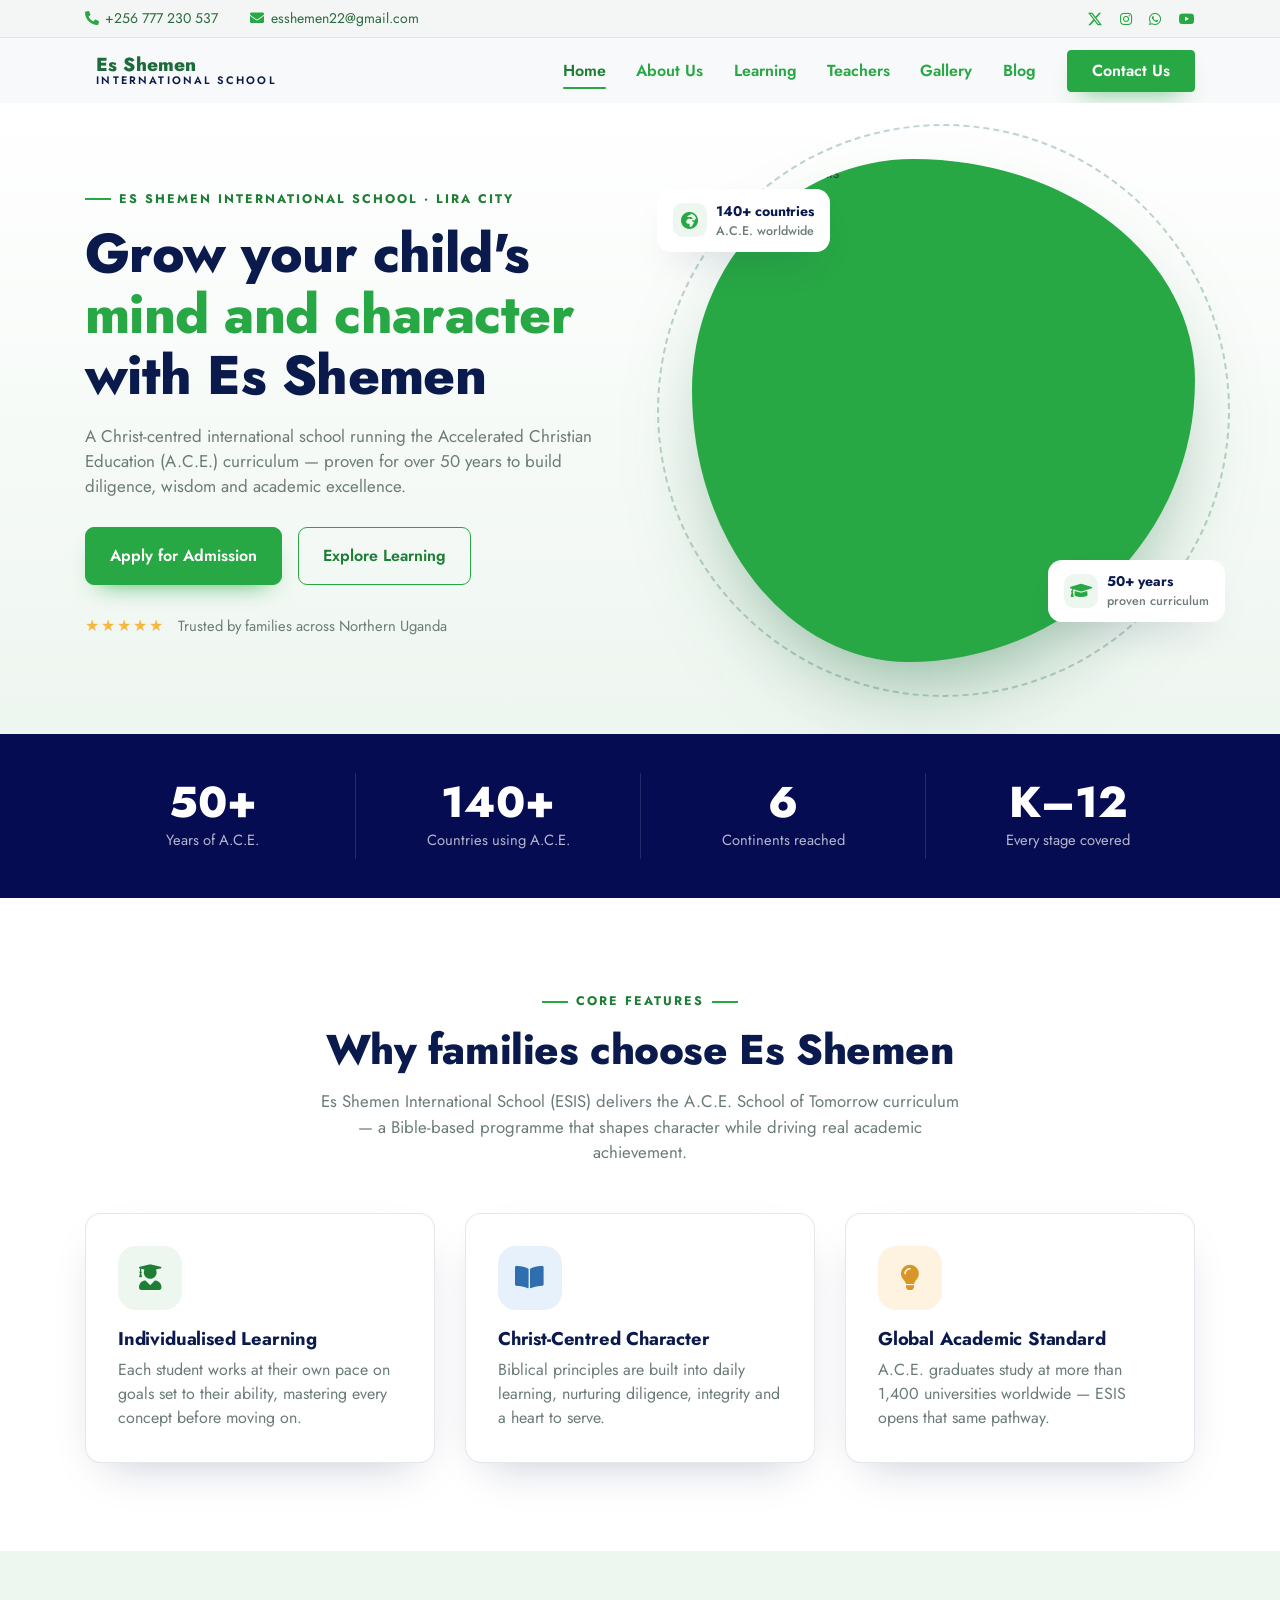
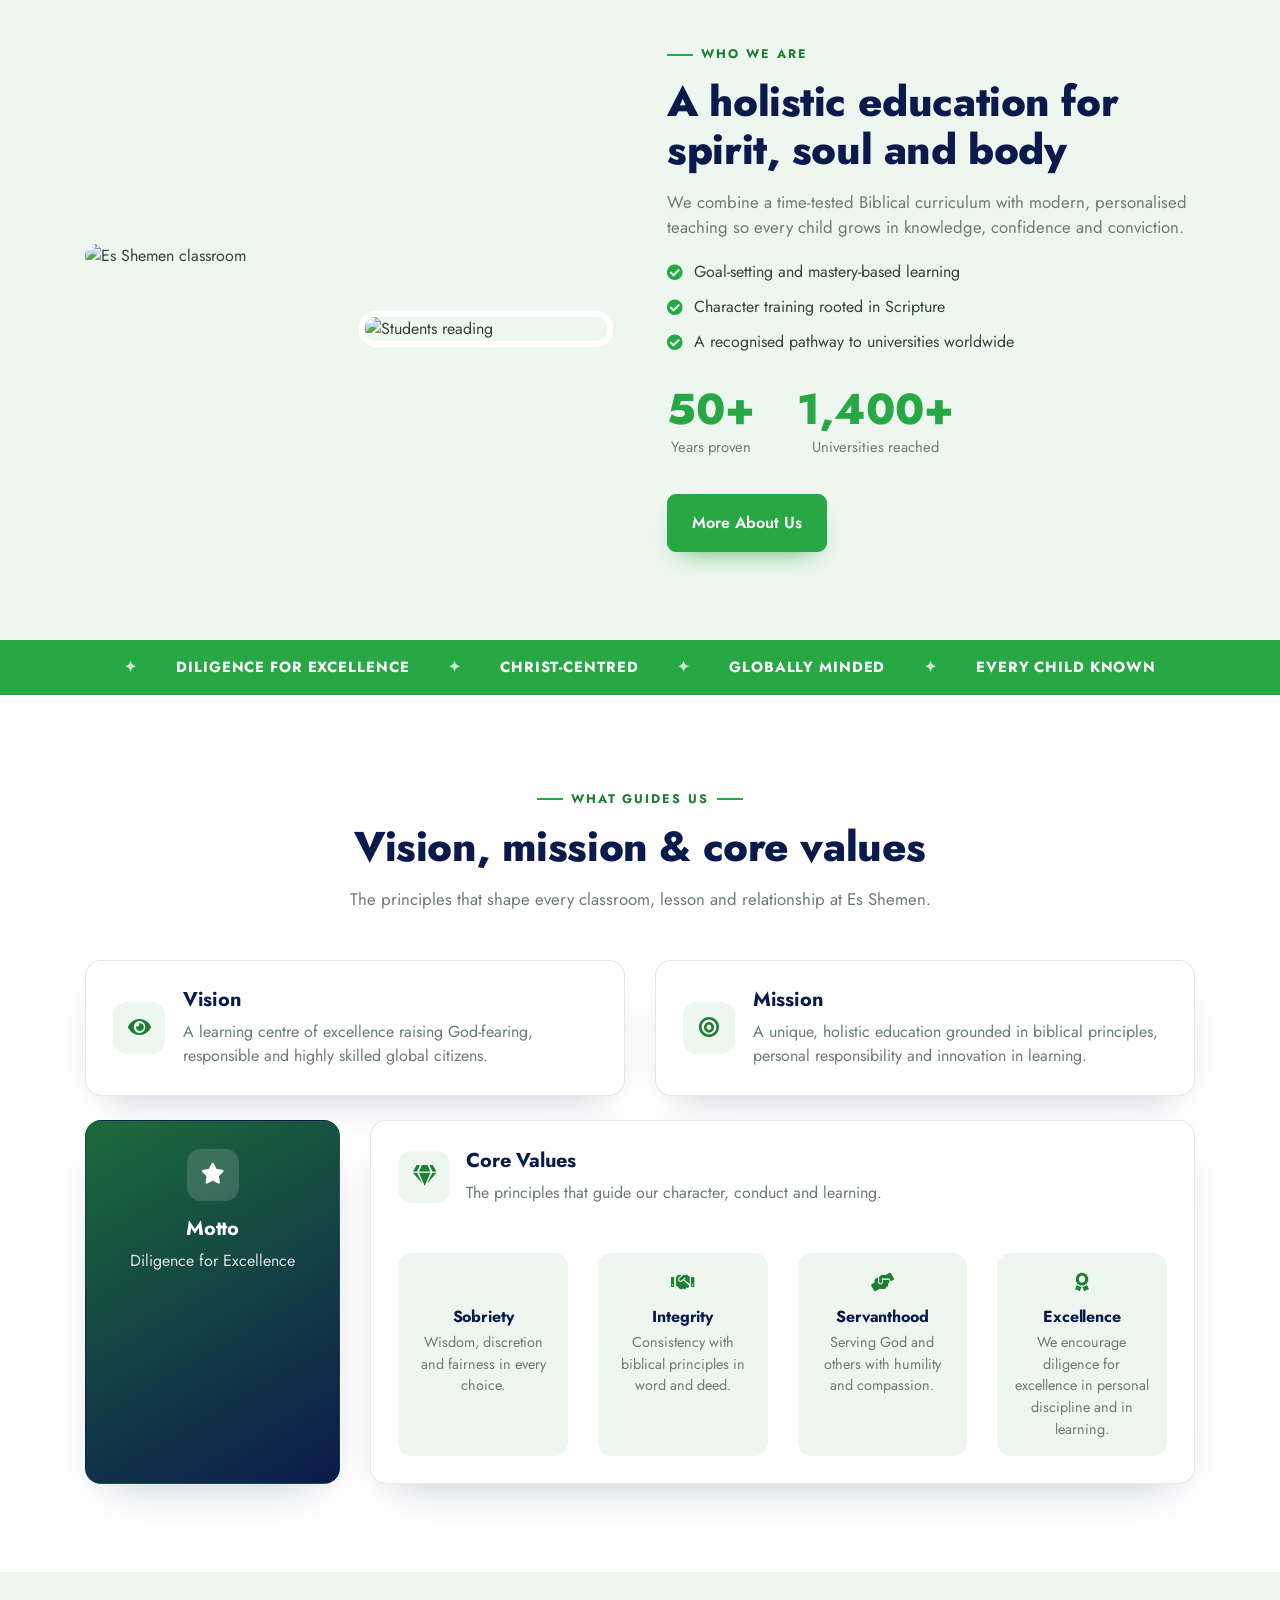
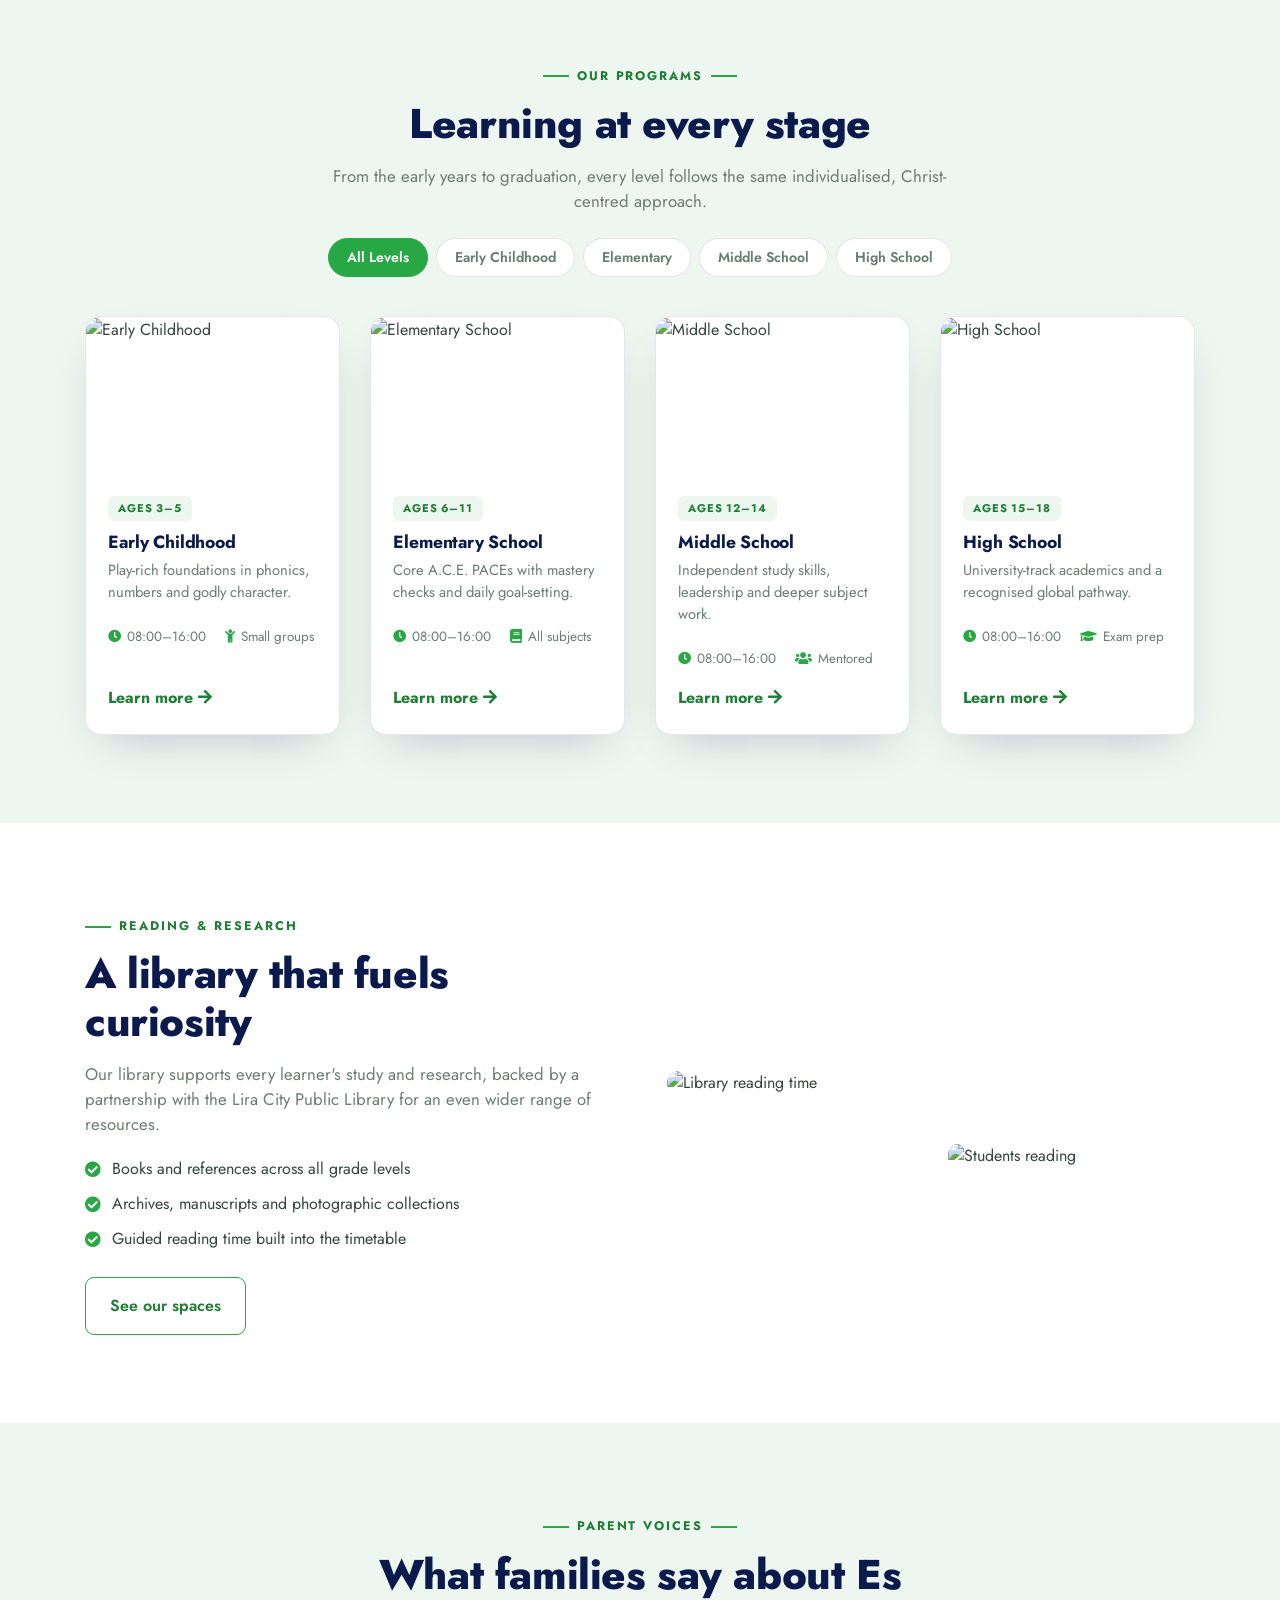
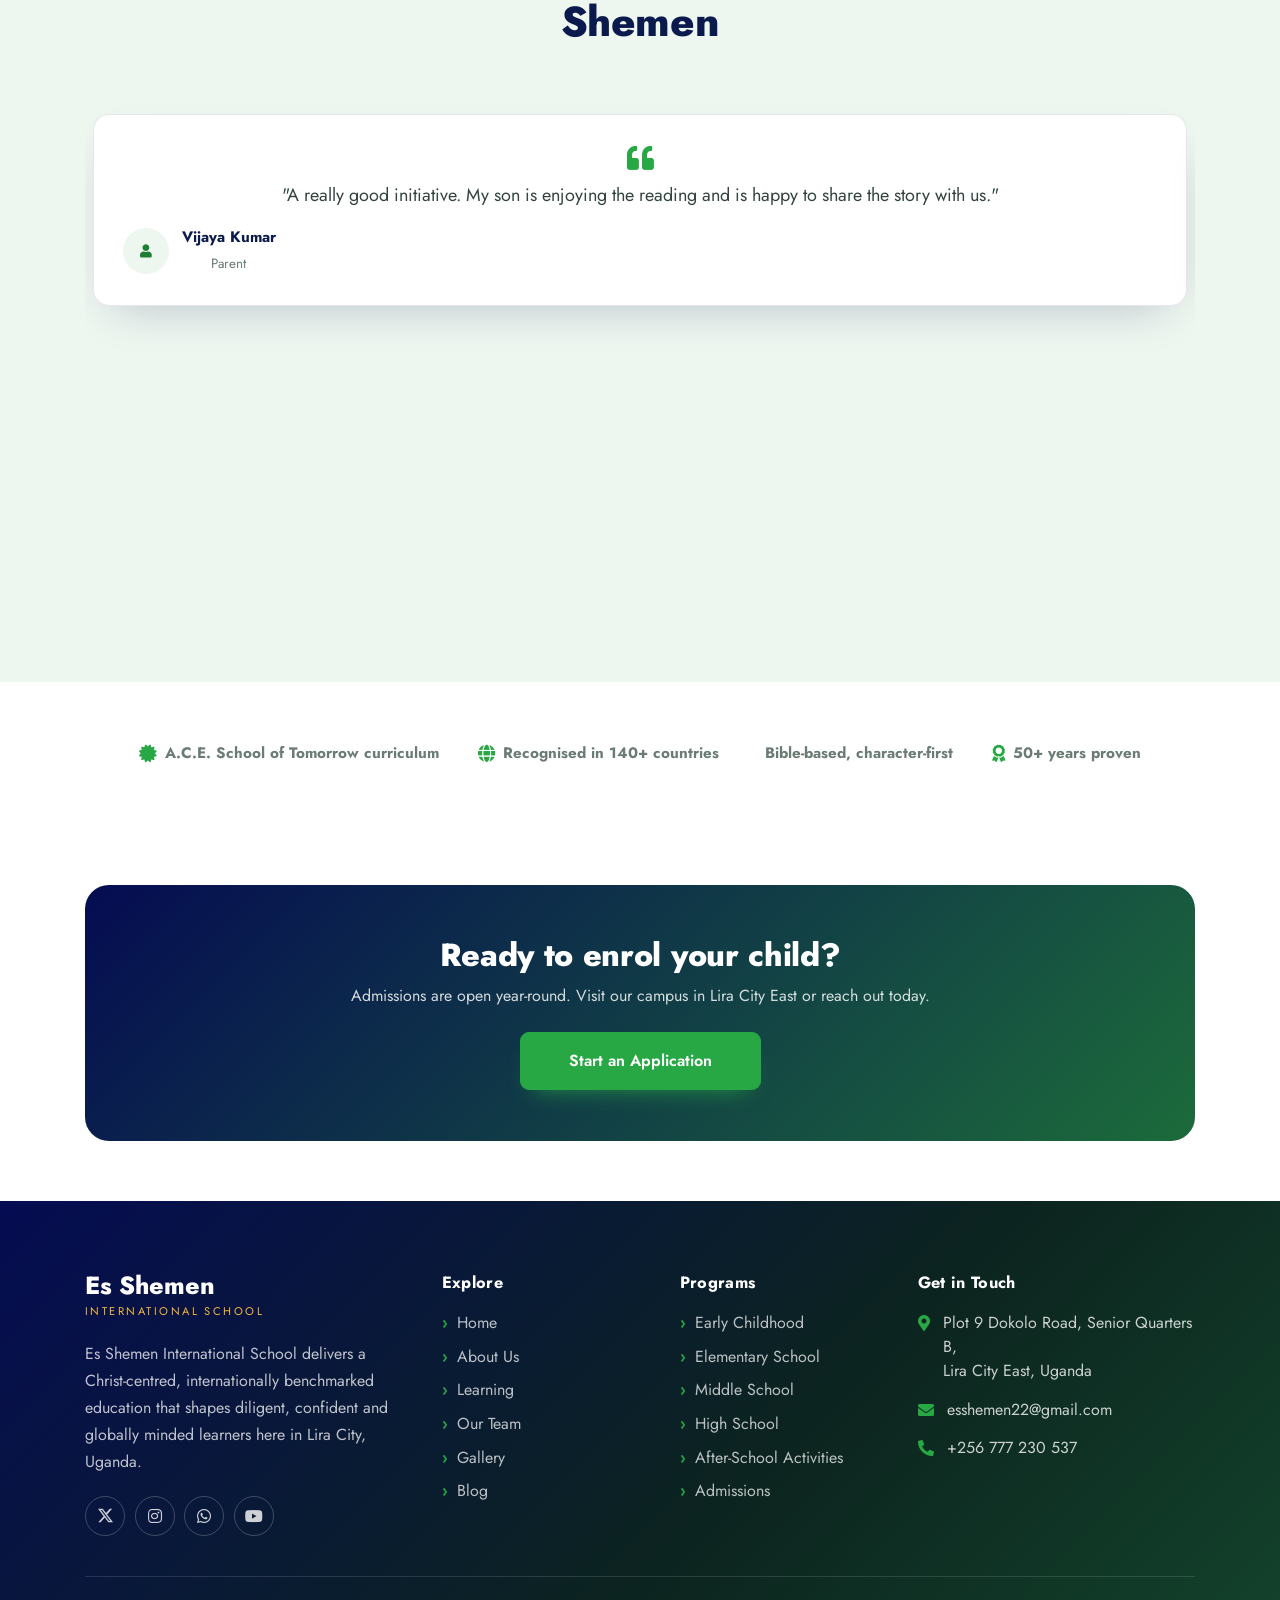
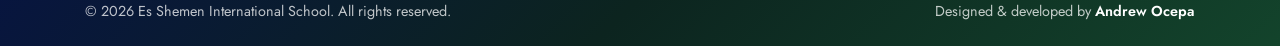
==== index.html @ b2638a31 "Core Values" ====
<!DOCTYPE html>
<html lang="en">

<head>
  <meta charset="utf-8" />
  <title>Es Shemen International School | International School in Lira City, Uganda</title>
  <meta content="width=device-width, initial-scale=1.0" name="viewport" />
  <meta name="description" content="Es Shemen International School (ESIS) is a Christ-centred international school in Lira City, Northern Uganda, running the Accelerated Christian Education (A.C.E.) curriculum from Kindergarten to Grade 12. Admissions open year-round." />
  <meta name="keywords" content="international school Lira, international school Northern Uganda, Es Shemen International School, ESIS Lira, A.C.E. school Uganda, Accelerated Christian Education Uganda, Christian school Lira City, private school Lira, best international school Northern Uganda, primary and secondary school Lira City" />
  <meta name="robots" content="index, follow, max-image-preview:large" />
  <meta name="author" content="Es Shemen International School" />
  <link rel="canonical" href="https://www.esis.ac.ug/" />
  <meta name="theme-color" content="#1c6b3b" />
  <meta name="geo.region" content="UG" />
  <meta name="geo.placename" content="Lira City, Northern Uganda" />
  <meta name="geo.position" content="2.2499;32.8999" />
  <meta name="ICBM" content="2.2499, 32.8999" />
  <!-- Open Graph -->
  <meta property="og:type" content="website" />
  <meta property="og:site_name" content="Es Shemen International School" />
  <meta property="og:title" content="Es Shemen International School | International School in Lira City, Uganda" />
  <meta property="og:description" content="Es Shemen International School (ESIS) is a Christ-centred international school in Lira City, Northern Uganda, running the Accelerated Christian Education (A.C.E.) curriculum from Kindergarten to Grade 12. Admissions open year-round." />
  <meta property="og:url" content="https://www.esis.ac.ug/" />
  <meta property="og:image" content="https://www.esis.ac.ug/img/carousel/carousel1.jpg" />
  <meta property="og:locale" content="en_UG" />
  <meta name="twitter:card" content="summary_large_image" />
  <meta name="twitter:title" content="Es Shemen International School | International School in Lira City, Uganda" />
  <meta name="twitter:description" content="Es Shemen International School (ESIS) is a Christ-centred international school in Lira City, Northern Uganda, running the Accelerated Christian Education (A.C.E.) curriculum from Kindergarten to Grade 12. Admissions open year-round." />
  <meta name="twitter:image" content="https://www.esis.ac.ug/img/carousel/carousel1.jpg" />
  <meta name="twitter:site" content="@es_shemen_" />

  <!-- Favicon -->
  <link rel="apple-touch-icon" sizes="180x180" href="img/logo/apple-touch-icon.png">
  <link rel="icon" type="image/png" sizes="32x32" href="img/logo/favicon-32x32.png">
  <link rel="icon" type="image/png" sizes="16x16" href="img/logo/favicon-16x16.png">
  <link rel="manifest" href="img/logo/site.webmanifest">

  <!-- Google Web Fonts -->
  <link rel="preconnect" href="https://fonts.googleapis.com">
  <link rel="preconnect" href="https://fonts.gstatic.com" crossorigin>
  <link href="https://fonts.googleapis.com/css2?family=Jost:ital,wght@0,100..900;1,100..900&display=swap"
    rel="stylesheet">

  <!-- Font Awesome -->
  <link href="https://cdnjs.cloudflare.com/ajax/libs/font-awesome/5.10.0/css/all.min.css" rel="stylesheet" />

  <!-- Flaticon Font -->
  <link href="lib/flaticon/font/flaticon.css" rel="stylesheet" />

  <!-- Libraries Stylesheet -->

  <link href="lib/lightbox/css/lightbox.min.css" rel="stylesheet" />

  <!-- Customized Bootstrap Stylesheet -->
  <link href="https://cdn.jsdelivr.net/npm/bootstrap@5.3.5/dist/css/bootstrap.min.css" rel="stylesheet" />
  <link href="css/style.css" rel="stylesheet" />


  <!-- Swiper JS -->
  <link rel="stylesheet" href="https://cdn.jsdelivr.net/npm/swiper@11/swiper-bundle.min.css" />

  <style>
    body {
      margin: 0;
      padding: 0;
    }

    /* Calm brand gradient — one cheap background-position shift, no blur, no JS */
    .animated-gradient {
      position: relative;
      overflow: hidden;
      background: linear-gradient(135deg, #050c52, #14463b, #1c6b3b, #050c52) !important;
      background-size: 260% 260%;
      background-position: 0% 50%;
      animation: ag-bg 24s ease-in-out infinite alternate;
    }

    .animated-gradient > * {
      position: relative;
      z-index: 1;
    }

    @keyframes ag-bg {
      0%   { background-position: 0% 50%; }
      100% { background-position: 100% 50%; }
    }

    @media (prefers-reduced-motion: reduce) {
      .animated-gradient { animation: none; }
    }

    .swiper {
      width: 100%;
      height: auto;
      /* min-height: 500px; */
      /* Added for lazy-loaded images to render correctly */
      /*max-height: 97vh;     /* Keeps it from being too tall on small screens */
      overflow: hidden;
      background: linear-gradient(135deg, #050c52, #324e2b);
    }

    .swiper-wrapper {
      height: 100%;
    }

    .swiper-slide {
      text-align: center;
      font-size: 18px;
      background: inherit;
      display: flex;
      justify-content: center;
      align-items: center;
      position: relative;
      /* Added for absolute positioning of children */
      height: 100%;
    }

    .swiper-slide .swiper-slide-bg {
      position: absolute;
      width: 100%;
      top: 0;
      bottom: 0;
      left: 0;
      background-size: cover;
      background-position: center;
      filter: brightness(70%);
      /* Darken image slightly for text readability */
    }

    .swiper-slide .swiper-content-overlay {
      position: relative;
      z-index: 10;
      display: flex;
      flex-direction: column;
      justify-content: center;
      align-items: center;
      text-align: center;
      padding: 20px;
      max-width: 80%;
      margin: 0 auto;
      height: 100%;
      /* Ensure it takes full height for centering */
    }

    /* Non-active slides keep their copy hidden; the active slide animates it
       in via .swiper-slide-active rules in css/style.css. */
    .swiper-slide:not(.swiper-slide-active) .swiper-content-overlay h1,
    .swiper-slide:not(.swiper-slide-active) .swiper-content-overlay p,
    .swiper-slide:not(.swiper-slide-active) .swiper-content-overlay .btn {
      opacity: 0;
    }

    @media (max-width: 768px) {
      .swiper {
        aspect-ratio: 1 / 1;
      }
    }

    @media (min-width: 769px) {
      .swiper {
        height: 70vh;
        min-height: 500px;
      }
      .swiper-wrapper {
        height: 100%;
      }
      .swiper-slide {
        height: 100%;
      }
    }

    .card {
      border: 1px solid rgba(11, 26, 77, .08);
      border-radius: 16px;
      box-shadow: 0 18px 45px -24px rgba(11, 26, 77, .25);
    }

    .card-background {
      background: linear-gradient(150deg, #1c6b3b, #0b1a4d);
    }

    .feature-img {
      max-width: 13rem;
      height: auto;
    }

    @media (max-width: 576px) {
      .feature-img {
        max-width: 12.5rem;
        max-height: 30vh;
      }
    }

    @media (min-width: 992px) {
      .feature-img {
        max-width: 9rem;
      }
    }

    /* Testimonial Swiper adjustments */
    .testimonialSwiper {
      width: 100%;
      height: auto;
      /* Allow height to adjust to content */
      background: unset !important;
      padding: 20px 0;
      /* Add some vertical padding for navigation/pagination */
    }

    .testimonialSwiper .swiper-slide {
      height: auto;
      /* Allow individual slides to adjust height */
      display: flex;
      flex-direction: column;
      align-items: stretch;
      /* Ensure all items in a row stretch to the tallest */
      justify-content: center;
      /* Center slides when less than slidesPerView */
    }

    .testimonial-item {
      display: flex;
      flex-direction: column;
      /* Stack content vertically */
      height: 100%;
      /* Take full height of swiper-slide */
      padding: 0;
      /* Resetting padding as px-3 is already there */
    }

    .testimonial-item>div:first-child {
      /* The quote block */
      flex-grow: 1;
      /* Allow quote block to take available space */
      margin-bottom: 20px;
      /* Space between quote and author */
    }

    .testimonial-item .d-flex-author { /* Changed class name to avoid conflict with Bootstrap's d-flex */
      /* The image and name section */
      display: flex !important;
      /* Ensure flexbox for image and text */
      align-items: center;
      /* Vertically align image and text */
      justify-content: center;
      /* Center horizontally within its space */
      margin-top: auto;
      /* Push to bottom if flex-grow is on quote */
      flex-direction: column; /* Stack image and text vertically within author details */
      text-align: center; /* Center text within author details */
    }

    /* Ensure default image src for swiper-lazy placeholder images */
    .swiper-lazy:not([data-src]) {
      background-color: #f0f0f0;
      /* Placeholder background for unloaded lazy images */
    }
  </style>

  <script type="application/ld+json">
  {
    "@context": "https://schema.org",
    "@type": "School",
    "name": "Es Shemen International School",
    "alternateName": "ESIS",
    "url": "https://www.esis.ac.ug/",
    "logo": "https://www.esis.ac.ug/img/logo/logo_large.png",
    "image": "https://www.esis.ac.ug/img/carousel/carousel1.jpg",
    "description": "A Christ-centred international school in Lira City, Northern Uganda, delivering the Accelerated Christian Education (A.C.E.) curriculum from Kindergarten to Grade 12.",
    "email": "esshemen22@gmail.com",
    "telephone": "+256777230537",
    "slogan": "Diligence for Excellence",
    "address": {
      "@type": "PostalAddress",
      "streetAddress": "Plot 9 Dokolo Road, Senior Quarters B",
      "addressLocality": "Lira City East",
      "addressRegion": "Lira",
      "addressCountry": "UG"
    },
    "geo": { "@type": "GeoCoordinates", "latitude": 2.2499, "longitude": 32.8999 },
    "areaServed": ["Lira City", "Lango sub-region", "Acholi sub-region", "Northern Uganda"],
    "sameAs": [
      "https://x.com/es_shemen_",
      "https://www.instagram.com/esshemen",
      "https://youtube.com/@esshemen"
    ]
  }
  </script>
</head>

<body>
  <!-- Topbar Start -->
  <div class="topbar d-none d-lg-block">
    <div class="container">
      <div class="topbar-inner">
        <div class="topbar-contact">
          <a href="tel:+256777230537"><i class="fas fa-phone-alt"></i>+256 777 230 537</a>
          <a href="mailto:esshemen22@gmail.com"><i class="fas fa-envelope"></i>esshemen22@gmail.com</a>
        </div>
        <div class="topbar-social">
          <a href="https://x.com/es_shemen_?s=21" target="_blank" rel="noopener" aria-label="X">
            <svg xmlns="http://www.w3.org/2000/svg" width="14" height="14" fill="currentColor" viewBox="0 0 16 16">
              <path d="M12.6.75h2.454l-5.36 6.142L16 15.25h-4.937l-3.867-5.07-4.425 5.07H.316l5.733-6.57L0 .75h5.063l3.495 4.633L12.601.75Zm-.86 13.028h1.36L4.323 2.145H2.865l8.875 11.633Z"/>
            </svg>
          </a>
          <a href="https://www.instagram.com/esshemen?igsh=azBwbG00YmJrYWJq" target="_blank" rel="noopener" aria-label="Instagram"><i class="fab fa-instagram"></i></a>
          <a href="https://wa.me/256777230537" target="_blank" rel="noopener" aria-label="WhatsApp"><i class="fab fa-whatsapp"></i></a>
          <a href="https://youtube.com/@esshemen" target="_blank" rel="noopener" aria-label="YouTube"><i class="fab fa-youtube"></i></a>
        </div>
      </div>
    </div>
  </div>
  <!-- Topbar End -->

  <!-- Navbar Start -->
  <div class="container-fluid bg-light position-relative shadow-sm p-0">
    <nav class="navbar navbar-expand-lg navbar-light bg-light site-navbar">
      <div class="container">
        <a href="index.html" class="navbar-brand site-brand">
          <img src="img/logo/logo_tree.png" alt="" class="site-logo" />
          <span class="site-wordmark"><b>Es Shemen</b><i>International School</i></span>
        </a>
        <button type="button" class="navbar-toggler" data-toggle="collapse" data-target="#navbarCollapse" aria-label="Toggle navigation">
          <span class="navbar-toggler-icon"></span>
        </button>
        <div class="collapse navbar-collapse" id="navbarCollapse">
          <div class="navbar-nav site-nav">
            <a href="index.html" class="nav-item nav-link active">Home</a>
            <a href="about.html" class="nav-item nav-link">About Us</a>
            <a href="class.html" class="nav-item nav-link">Learning</a>
            <a href="team.html" class="nav-item nav-link">Teachers</a>
            <a href="gallery.html" class="nav-item nav-link">Gallery</a>
            <a href="blog.html" class="nav-item nav-link">Blog</a>
            <a href="contact.html" class="btn btn-success px-4 site-nav-cta">Contact Us</a>
          </div>
        </div>
      </div>
    </nav>
  </div>
  <!-- Navbar End -->

  <div data-barba="wrapper" data-barba-wrapper>
    <div data-barba="container" data-barba-namespace="home">
      <!-- Hero -->
      <section class="es-hero">
        <div class="container">
          <div class="es-hero__grid">
            <div class="es-hero__copy">
              <p class="es-eyebrow">Es Shemen International School &middot; Lira City</p>
              <h1>Grow your child's <span class="accent">mind and character</span> with Es Shemen</h1>
              <p class="es-hero__lead">
                A Christ-centred international school running the Accelerated Christian Education
                (A.C.E.) curriculum &mdash; proven for over 50 years to build diligence, wisdom
                and academic excellence.
              </p>
              <div class="es-hero__cta">
                <a href="contact.html" class="btn btn-success py-3 px-4">Apply for Admission</a>
                <a href="class.html" class="btn btn-outline-success py-3 px-4">Explore Learning</a>
              </div>
              <div class="es-hero__proof">
                <span class="stars">&#9733;&#9733;&#9733;&#9733;&#9733;</span>
                <span>Trusted by families across Northern Uganda</span>
              </div>
            </div>

            <div class="es-hero__media">
              <span class="es-hero__ring"></span>
              <div class="es-hero__blob">
                <img src="img/carousel/carousel1.jpg" alt="Es Shemen students" loading="eager" decoding="async" />
              </div>
              <div class="es-hero__badge es-hero__badge--tl">
                <i class="fas fa-globe-africa"></i>
                <span>140+ countries<small>A.C.E. worldwide</small></span>
              </div>
              <div class="es-hero__badge es-hero__badge--br">
                <i class="fas fa-graduation-cap"></i>
                <span>50+ years<small>proven curriculum</small></span>
              </div>
            </div>
          </div>
        </div>
      </section>

      <!-- Stat strip -->
      <section class="es-statstrip">
        <div class="container">
          <div class="row text-center">
            <div class="col-6 col-md-3"><div class="es-stat"><div class="es-stat__num">50+</div><div class="es-stat__label">Years of A.C.E.</div></div></div>
            <div class="col-6 col-md-3"><div class="es-stat"><div class="es-stat__num">140+</div><div class="es-stat__label">Countries using A.C.E.</div></div></div>
            <div class="col-6 col-md-3"><div class="es-stat"><div class="es-stat__num">6</div><div class="es-stat__label">Continents reached</div></div></div>
            <div class="col-6 col-md-3"><div class="es-stat"><div class="es-stat__num">K&ndash;12</div><div class="es-stat__label">Every stage covered</div></div></div>
          </div>
        </div>
      </section>

      <!-- Core features -->
      <section class="es-section">
        <div class="container">
          <div class="es-head es-head--center mb-5">
            <p class="es-eyebrow">Core Features</p>
            <h2 class="es-title">Why families choose Es Shemen</h2>
            <p class="es-lead">
              Es Shemen International School (ESIS) delivers the A.C.E. School of Tomorrow
              curriculum &mdash; a Bible-based programme that shapes character while driving
              real academic achievement.
            </p>
          </div>
          <div class="row g-4">
            <div class="col-md-4">
              <div class="es-card es-feature">
                <div class="es-feature__icon es-feature__icon--mint"><i class="fas fa-user-graduate"></i></div>
                <h4>Individualised Learning</h4>
                <p>Each student works at their own pace on goals set to their ability, mastering
                  every concept before moving on.</p>
              </div>
            </div>
            <div class="col-md-4">
              <div class="es-card es-feature">
                <div class="es-feature__icon es-feature__icon--sky"><i class="fas fa-book-open"></i></div>
                <h4>Christ-Centred Character</h4>
                <p>Biblical principles are built into daily learning, nurturing diligence,
                  integrity and a heart to serve.</p>
              </div>
            </div>
            <div class="col-md-4">
              <div class="es-card es-feature">
                <div class="es-feature__icon es-feature__icon--sun"><i class="fas fa-lightbulb"></i></div>
                <h4>Global Academic Standard</h4>
                <p>A.C.E. graduates study at more than 1,400 universities worldwide &mdash; ESIS
                  opens that same pathway.</p>
              </div>
            </div>
          </div>
        </div>
      </section>

      <!-- Who we are -->
      <section class="es-section es-section--tint">
        <div class="container">
          <div class="es-split">
            <div class="es-collage">
              <img class="es-collage__main" src="img/readingtime/readingtime_6.jpg" alt="Es Shemen classroom" loading="lazy" decoding="async" />
              <img class="es-collage__sub" src="img/readingtime/readingtime_19.JPG" alt="Students reading" loading="lazy" decoding="async" />
            </div>
            <div class="es-split__text">
              <p class="es-eyebrow">Who We Are</p>
              <h2 class="es-title">A holistic education for spirit, soul and body</h2>
              <p class="es-lead">
                We combine a time-tested Biblical curriculum with modern, personalised
                teaching so every child grows in knowledge, confidence and conviction.
              </p>
              <ul class="es-checklist">
                <li><i class="fas fa-check-circle"></i> Goal-setting and mastery-based learning</li>
                <li><i class="fas fa-check-circle"></i> Character training rooted in Scripture</li>
                <li><i class="fas fa-check-circle"></i> A recognised pathway to universities worldwide</li>
              </ul>
              <div class="es-split__stats">
                <div class="es-stat"><div class="es-stat__num">50+</div><div class="es-stat__label">Years proven</div></div>
                <div class="es-stat"><div class="es-stat__num">1,400+</div><div class="es-stat__label">Universities reached</div></div>
              </div>
              <a href="about.html" class="btn btn-success py-3 px-4">More About Us</a>
            </div>
          </div>
        </div>
      </section>

      <!-- Value band -->
      <section class="es-band">
        <div class="container">
          <div class="es-band__row">
            <span>Diligence for Excellence</span>
            <span>Christ-Centred</span>
            <span>Globally Minded</span>
            <span>Every Child Known</span>
          </div>
        </div>
      </section>

      <!-- Vision / Mission / Motto / Values -->
      <section class="es-section">
        <div class="container">
          <div class="es-head es-head--center mb-5">
            <p class="es-eyebrow">What Guides Us</p>
            <h2 class="es-title">Vision, mission &amp; core values</h2>
            <p class="es-lead">The principles that shape every classroom, lesson and relationship at Es Shemen.</p>
          </div>

          <div class="row g-4 mb-4">
            <div class="col-md-6">
              <div class="es-value es-value--wide">
                <div class="es-value__icon"><i class="fas fa-eye"></i></div>
                <div>
                  <h5>Vision</h5>
                  <p>A learning centre of excellence raising God-fearing, responsible and highly skilled global citizens.</p>
                </div>
              </div>
            </div>
            <div class="col-md-6">
              <div class="es-value es-value--wide">
                <div class="es-value__icon"><i class="fas fa-bullseye"></i></div>
                <div>
                  <h5>Mission</h5>
                  <p>A unique, holistic education grounded in biblical principles, personal responsibility and innovation in learning.</p>
                </div>
              </div>
            </div>
          </div>

          <div class="row g-4 align-items-stretch">
            <div class="col-md-3">
              <div class="es-value" style="background:linear-gradient(150deg,var(--es-green-700),var(--es-ink));">
                <div class="es-value__icon" style="background:rgba(255,255,255,.15);color:#fff;"><i class="fas fa-star"></i></div>
                <h5 style="color:#fff;">Motto</h5>
                <p style="color:rgba(255,255,255,.85);">Diligence for Excellence</p>
              </div>
            </div>
            <div class="col-md-9">
              <div class="es-value es-core-values">
                <div class="es-core-values__heading">
                  <div class="es-value__icon"><i class="fas fa-gem"></i></div>
                  <div>
                    <h5>Core Values</h5>
                    <p>The principles that guide our character, conduct and learning.</p>
                  </div>
                </div>
                <div class="row g-4 es-core-values__items">
                  <div class="col-sm-6 col-lg-3">
                    <div class="es-core-value">
                      <div class="es-core-value__icon"><i class="fas fa-scale-balanced"></i></div>
                      <h6>Sobriety</h6>
                      <p>Wisdom, discretion and fairness in every choice.</p>
                    </div>
                  </div>
                  <div class="col-sm-6 col-lg-3">
                    <div class="es-core-value">
                      <div class="es-core-value__icon"><i class="fas fa-handshake"></i></div>
                      <h6>Integrity</h6>
                      <p>Consistency with biblical principles in word and deed.</p>
                    </div>
                  </div>
                  <div class="col-sm-6 col-lg-3">
                    <div class="es-core-value">
                      <div class="es-core-value__icon"><i class="fas fa-hands-helping"></i></div>
                      <h6>Servanthood</h6>
                      <p>Serving God and others with humility and compassion.</p>
                    </div>
                  </div>
                  <div class="col-sm-6 col-lg-3">
                    <div class="es-core-value">
                      <div class="es-core-value__icon"><i class="fas fa-award"></i></div>
                      <h6>Excellence</h6>
                      <p>We encourage diligence for excellence in personal discipline and in learning.</p>
                    </div>
                  </div>
                </div>
              </div>
            </div>
          </div>
        </div>
      </section>

      <!-- Programs -->
      <section class="es-section es-section--tint" id="programs">
        <div class="container">
          <div class="es-head es-head--center mb-4">
            <p class="es-eyebrow">Our Programs</p>
            <h2 class="es-title">Learning at every stage</h2>
            <p class="es-lead">From the early years to graduation, every level follows the same
              individualised, Christ-centred approach.</p>
          </div>

          <div class="es-filter" id="progFilter">
            <button class="is-active" data-filter="all">All Levels</button>
            <button data-filter="early">Early Childhood</button>
            <button data-filter="elementary">Elementary</button>
            <button data-filter="middle">Middle School</button>
            <button data-filter="high">High School</button>
          </div>

          <div class="row g-4" id="progGrid">
            <div class="col-md-6 col-lg-3 es-prog-col" data-cat="early">
              <div class="es-prog">
                <div class="es-prog__img"><img src="img/readingtime/readingtime_2.jpg" alt="Early Childhood" loading="lazy" decoding="async"></div>
                <div class="es-prog__body">
                  <span class="es-prog__tag">Ages 3&ndash;5</span>
                  <h4>Early Childhood</h4>
                  <p>Play-rich foundations in phonics, numbers and godly character.</p>
                  <div class="es-prog__meta"><span><i class="fas fa-clock"></i>08:00&ndash;16:00</span><span><i class="fas fa-child"></i>Small groups</span></div>
                  <a href="class.html" class="es-prog__link">Learn more <i class="fas fa-arrow-right"></i></a>
                </div>
              </div>
            </div>
            <div class="col-md-6 col-lg-3 es-prog-col" data-cat="elementary">
              <div class="es-prog">
                <div class="es-prog__img"><img src="img/carousel/fun.jpg" alt="Elementary School" loading="lazy" decoding="async"></div>
                <div class="es-prog__body">
                  <span class="es-prog__tag">Ages 6&ndash;11</span>
                  <h4>Elementary School</h4>
                  <p>Core A.C.E. PACEs with mastery checks and daily goal-setting.</p>
                  <div class="es-prog__meta"><span><i class="fas fa-clock"></i>08:00&ndash;16:00</span><span><i class="fas fa-book"></i>All subjects</span></div>
                  <a href="class.html" class="es-prog__link">Learn more <i class="fas fa-arrow-right"></i></a>
                </div>
              </div>
            </div>
            <div class="col-md-6 col-lg-3 es-prog-col" data-cat="middle">
              <div class="es-prog">
                <div class="es-prog__img"><img src="img/readingtime/readingtime_14.jpg" alt="Middle School" loading="lazy" decoding="async"></div>
                <div class="es-prog__body">
                  <span class="es-prog__tag">Ages 12&ndash;14</span>
                  <h4>Middle School</h4>
                  <p>Independent study skills, leadership and deeper subject work.</p>
                  <div class="es-prog__meta"><span><i class="fas fa-clock"></i>08:00&ndash;16:00</span><span><i class="fas fa-users"></i>Mentored</span></div>
                  <a href="class.html" class="es-prog__link">Learn more <i class="fas fa-arrow-right"></i></a>
                </div>
              </div>
            </div>
            <div class="col-md-6 col-lg-3 es-prog-col" data-cat="high">
              <div class="es-prog">
                <div class="es-prog__img"><img src="img/graduation/IMG-20250221-WA0006.jpg" alt="High School" loading="lazy" decoding="async"></div>
                <div class="es-prog__body">
                  <span class="es-prog__tag">Ages 15&ndash;18</span>
                  <h4>High School</h4>
                  <p>University-track academics and a recognised global pathway.</p>
                  <div class="es-prog__meta"><span><i class="fas fa-clock"></i>08:00&ndash;16:00</span><span><i class="fas fa-graduation-cap"></i>Exam prep</span></div>
                  <a href="class.html" class="es-prog__link">Learn more <i class="fas fa-arrow-right"></i></a>
                </div>
              </div>
            </div>
          </div>
        </div>
      </section>

      <!-- Library -->
      <section class="es-section">
        <div class="container">
          <div class="es-split">
            <div class="es-split__text">
              <p class="es-eyebrow">Reading &amp; Research</p>
              <h2 class="es-title">A library that fuels curiosity</h2>
              <p class="es-lead">
                Our library supports every learner's study and research, backed by a partnership
                with the Lira City Public Library for an even wider range of resources.
              </p>
              <ul class="es-checklist">
                <li><i class="fas fa-check-circle"></i> Books and references across all grade levels</li>
                <li><i class="fas fa-check-circle"></i> Archives, manuscripts and photographic collections</li>
                <li><i class="fas fa-check-circle"></i> Guided reading time built into the timetable</li>
              </ul>
              <a href="gallery.html" class="btn btn-outline-success py-3 px-4">See our spaces</a>
            </div>
            <div class="es-collage">
              <img class="es-collage__main" src="img/readingtime/readingtime_5.jpg" alt="Library reading time" loading="lazy" decoding="async">
              <img class="es-collage__sub" src="img/readingtime/readingtime_20.JPG" alt="Students reading" loading="lazy" decoding="async">
            </div>
          </div>
        </div>
      </section>


      <!-- Testimonials -->
      <section class="es-section es-section--tint">
        <div class="container">
          <div class="es-head es-head--center mb-5">
            <p class="es-eyebrow">Parent Voices</p>
            <h2 class="es-title">What families say about Es Shemen</h2>
          </div>

          <div class="swiper testimonialSwiper">
            <div class="swiper-wrapper">

              <div class="swiper-slide testimonial-item px-2">
                <div class="es-quote">
                  <div class="es-quote__mark"><i class="fas fa-quote-left"></i></div>
                  <p>"A really good initiative. My son is enjoying the reading and is happy to share the story with us."</p>
                  <div class="es-quote__who">
                    <span class="av"><i class="fas fa-user"></i></span>
                    <div><b>Vijaya Kumar</b><span>Parent</span></div>
                  </div>
                </div>
              </div>

              <div class="swiper-slide testimonial-item px-2">
                <div class="es-quote">
                  <div class="es-quote__mark"><i class="fas fa-quote-left"></i></div>
                  <p>"The variety in the programme is evident, and the care for each child really shows."</p>
                  <div class="es-quote__who">
                    <span class="av"><i class="fas fa-user"></i></span>
                    <div><b>Mr. Patrick Agona</b><span>Parent</span></div>
                  </div>
                </div>
              </div>

              <div class="swiper-slide testimonial-item px-2">
                <div class="es-quote">
                  <div class="es-quote__mark"><i class="fas fa-quote-left"></i></div>
                  <p>"We are enjoying our books and talking about the characters. Thank you for the opportunity to relive memories."</p>
                  <div class="es-quote__who">
                    <span class="av"><i class="fas fa-user"></i></span>
                    <div><b>Debra Aloyo</b><span>Parent</span></div>
                  </div>
                </div>
              </div>

              <div class="swiper-slide testimonial-item px-2">
                <div class="es-quote">
                  <div class="es-quote__mark"><i class="fas fa-quote-left"></i></div>
                  <p>"I only wish you knew how proud we are of Es Shemen International School."</p>
                  <div class="es-quote__who">
                    <span class="av"><i class="fas fa-user"></i></span>
                    <div><b>Eng. Andrew Ocepa</b><span>Parent</span></div>
                  </div>
                </div>
              </div>

            </div>
            <div class="swiper-pagination testimonial-pagination mt-4"></div>
          </div>
        </div>
      </section>

      <!-- Accreditation -->
      <section class="es-section es-section--tight">
        <div class="container">
          <div class="es-accred">
            <span><i class="fas fa-certificate"></i> A.C.E. School of Tomorrow curriculum</span>
            <span><i class="fas fa-globe"></i> Recognised in 140+ countries</span>
            <span><i class="fas fa-book-bible"></i> Bible-based, character-first</span>
            <span><i class="fas fa-award"></i> 50+ years proven</span>
          </div>
        </div>
      </section>

      <!-- CTA -->
      <section class="es-section es-section--tight">
        <div class="container">
          <div class="es-cta">
            <h2>Ready to enrol your child?</h2>
            <p>Admissions are open year-round. Visit our campus in Lira City East or reach out today.</p>
            <a href="contact.html" class="btn btn-success py-3 px-5">Start an Application</a>
          </div>
        </div>
      </section>
    </div>
  </div>

  <script defer>
    // Program filter
    window.addEventListener("DOMContentLoaded", function () {
      var wrap = document.getElementById("progFilter");
      if (!wrap) return;
      var cols = document.querySelectorAll("#progGrid .es-prog-col");
      wrap.addEventListener("click", function (e) {
        var b = e.target.closest("button");
        if (!b) return;
        wrap.querySelectorAll("button").forEach(function (x) { x.classList.remove("is-active"); });
        b.classList.add("is-active");
        var f = b.dataset.filter;
        cols.forEach(function (c) {
          c.style.display = (f === "all" || c.dataset.cat === f) ? "" : "none";
        });
      });
    });
  </script>

  <!-- Footer Start -->
  <footer class="es-footer">
    <div class="container">
      <div class="es-footer__top">

        <div class="es-footer__brand">
          <div class="es-footer__wordmark"><b>Es Shemen</b><span>International School</span></div>
          <p>
            Es Shemen International School delivers a Christ-centred, internationally
            benchmarked education that shapes diligent, confident and globally minded
            learners here in Lira City, Uganda.
          </p>
          <div class="es-footer__social">
            <a href="https://x.com/es_shemen_?s=21" target="_blank" rel="noopener" aria-label="X">
              <svg xmlns="http://www.w3.org/2000/svg" width="15" height="15" fill="currentColor" viewBox="0 0 16 16">
                <path d="M12.6.75h2.454l-5.36 6.142L16 15.25h-4.937l-3.867-5.07-4.425 5.07H.316l5.733-6.57L0 .75h5.063l3.495 4.633L12.601.75Zm-.86 13.028h1.36L4.323 2.145H2.865l8.875 11.633Z"/>
              </svg>
            </a>
            <a href="https://www.instagram.com/esshemen?igsh=azBwbG00YmJrYWJq" target="_blank" rel="noopener" aria-label="Instagram"><i class="fab fa-instagram"></i></a>
            <a href="https://wa.me/256777230537" target="_blank" rel="noopener" aria-label="WhatsApp"><i class="fab fa-whatsapp"></i></a>
            <a href="https://youtube.com/@esshemen" target="_blank" rel="noopener" aria-label="YouTube"><i class="fab fa-youtube"></i></a>
          </div>
        </div>

        <div class="es-footer__col">
          <h4>Explore</h4>
          <ul class="es-footer__links">
            <li><a href="index.html">Home</a></li>
            <li><a href="about.html">About Us</a></li>
            <li><a href="class.html">Learning</a></li>
            <li><a href="team.html">Our Team</a></li>
            <li><a href="gallery.html">Gallery</a></li>
            <li><a href="blog.html">Blog</a></li>
          </ul>
        </div>

        <div class="es-footer__col">
          <h4>Programs</h4>
          <ul class="es-footer__links">
            <li><a href="class.html">Early Childhood</a></li>
            <li><a href="class.html">Elementary School</a></li>
            <li><a href="class.html">Middle School</a></li>
            <li><a href="class.html">High School</a></li>
            <li><a href="class.html">After-School Activities</a></li>
            <li><a href="contact.html">Admissions</a></li>
          </ul>
        </div>

        <div class="es-footer__col">
          <h4>Get in Touch</h4>
          <ul class="es-footer__contact">
            <li><i class="fas fa-map-marker-alt"></i><span>Plot 9 Dokolo Road, Senior Quarters B,<br>Lira City East, Uganda</span></li>
            <li><i class="fas fa-envelope"></i><a href="mailto:esshemen22@gmail.com">esshemen22@gmail.com</a></li>
            <li><i class="fas fa-phone-alt"></i><a href="tel:+256777230537">+256 777 230 537</a></li>
          </ul>
        </div>

      </div>
    </div>
    <div class="container">
      <div class="es-footer__bar">
        <span>&copy; <span id="es-year">2025</span> Es Shemen International School. All rights reserved.</span>
        <span>Designed &amp; developed by <a href="https://kakebetechnologies.com" target="_blank" rel="noopener">Andrew Ocepa</a></span>
      </div>
    </div>
  </footer>
  <!-- Footer End -->

  <!-- Back to Top -->
  <a href="#" class="btn btn-success p-3 back-to-top"><i class="fa fa-angle-double-up"></i></a>
  <script>document.getElementById('es-year').textContent = new Date().getFullYear();</script>

  <!-- JavaScript Libraries -->
  <script defer src="https://code.jquery.com/jquery-3.4.1.min.js"></script>
  <script defer src="https://stackpath.bootstrapcdn.com/bootstrap/4.4.1/js/bootstrap.bundle.min.js"></script>
  <script defer src="lib/easing/easing.min.js"></script>

  <script defer src="lib/isotope/isotope.pkgd.min.js"></script>
  <script defer src="lib/lightbox/js/lightbox.min.js"></script>

  <!-- Barba.js CDN -->

  <!-- Contact Javascript File -->
  <script defer src="mail/jqBootstrapValidation.min.js"></script>
  <script defer src="mail/contact.js"></script>

  <!-- Template Javascript -->
  <script defer src="js/es-anim.js"></script>
  <script defer src="js/main.js"></script>

</body>

</html>
---- css/style.css ----
/******* Bootstrap Theming ********/
/*!
 * Bootstrap v4.5.3 (https://getbootstrap.com/)
 * Copyright 2011-2020 The Bootstrap Authors
 * Copyright 2011-2020 Twitter, Inc.
 * Licensed under MIT (https://github.com/twbs/bootstrap/blob/main/LICENSE)
 */
:root {
  --blue: #007bff;
  --indigo: #6610f2;
  --purple: #6f42c1;
  --pink: #e83e8c;
  --red: #dc3545;
  --orange: #fd7e14;
  --yellow: #ffc107;
  --green: #28a745;
  --teal: #20c997;
  --cyan: #17a2b8;
  --white: #fff;
  --gray: #6c757d;
  --gray-dark: #343a40;
  --primary: #050c52;
  --secondary:#518845;
  --success: #28a745;
  --info: #17a2b8;
  --warning: #ffc107;
  --danger: #dc3545;
  --light: #f8f9fa;
  --dark: #343a40;
  --breakpoint-xs: 0;
  --breakpoint-sm: 576px;
  --breakpoint-md: 768px;
  --breakpoint-lg: 992px;
  --breakpoint-xl: 1200px;
  --font-family-sans-serif: "Jost", sans-serif;
  --font-family-monospace: SFMono-Regular, Menlo, Monaco, Consolas, "Liberation Mono", "Courier New", monospace;
}

*,
*::before,
*::after {
  box-sizing: border-box;
}

html {
  font-family: sans-serif;
  line-height: 1.15;
  -webkit-text-size-adjust: 100%;
  -webkit-tap-highlight-color: rgba(0, 0, 0, 0);
}

article, aside, figcaption, figure, footer, header, hgroup, main, nav, section {
  display: block;
}

body {
  margin: 0;
  font-family: "Jost", sans-serif;
  font-size: 1rem;
  font-weight: 400;
  line-height: 1.5;
  color: #666666;
  text-align: left;
  background-color: #fff;
}

[tabindex="-1"]:focus:not(:focus-visible) {
  outline: 0 !important;
}

/* button{
  background:   #28a745 !important;
} */

hr {
  box-sizing: content-box;
  height: 0;
  overflow: visible;
}

h1, h2, h3, h4, h5, h6 {
  margin-top: 0;
  margin-bottom: 0.5rem;
}

p {
  margin-top: 0;
  margin-bottom: 1rem;
  color: rgb(96, 96, 96);
}

abbr[title],
abbr[data-original-title] {
  text-decoration: underline;
  text-decoration: underline dotted;
  cursor: help;
  border-bottom: 0;
  text-decoration-skip-ink: none;
}

address {
  margin-bottom: 1rem;
  font-style: normal;
  line-height: inherit;
}

ol,
ul,
dl {
  margin-top: 0;
  margin-bottom: 1rem;
}

ol ol,
ul ul,
ol ul,
ul ol {
  margin-bottom: 0;
}

dt {
  font-weight: 700;
}

dd {
  margin-bottom: .5rem;
  margin-left: 0;
}

blockquote {
  margin: 0 0 1rem;
}

b,
strong {
  font-weight: bolder;
}

small {
  font-size: 80%;
}

sub,
sup {
  position: relative;
  font-size: 75%;
  line-height: 0;
  vertical-align: baseline;
}

sub {
  bottom: -.25em;
}

sup {
  top: -.5em;
}

a {
  color:#518845;
  text-decoration: none;
  background-color: transparent;
}

a:hover {
  color:#518845;
  text-decoration: underline;
}

a:not([href]):not([class]) {
  color: inherit;
  text-decoration: none;
}

a:not([href]):not([class]):hover {
  color: inherit;
  text-decoration: none;
}

pre,
code,
kbd,
samp {
  font-family: SFMono-Regular, Menlo, Monaco, Consolas, "Liberation Mono", "Courier New", monospace;
  font-size: 1em;
}

pre {
  margin-top: 0;
  margin-bottom: 1rem;
  overflow: auto;
  -ms-overflow-style: scrollbar;
}

figure {
  margin: 0 0 1rem;
}

img {
  vertical-align: middle;
  border-style: none;
}

svg {
  overflow: hidden;
  vertical-align: middle;
}

table {
  border-collapse: collapse;
}

caption {
  padding-top: 0.75rem;
  padding-bottom: 0.75rem;
  color: #6c757d;
  text-align: left;
  caption-side: bottom;
}

th {
  text-align: inherit;
  text-align: -webkit-match-parent;
}

label {
  display: inline-block;
  margin-bottom: 0.5rem;
}

button {
  border-radius: 0;
}

button:focus {
  outline: 1px dotted;
  outline: 5px auto -webkit-focus-ring-color;
}

input,
button,
select,
optgroup,
textarea {
  margin: 0;
  font-family: inherit;
  font-size: inherit;
  line-height: inherit;
}

button,
input {
  overflow: visible;
}

button,
select {
  text-transform: none;
}

[role="button"] {
  cursor: pointer;
}

select {
  word-wrap: normal;
}

button,
[type="button"],
[type="reset"],
[type="submit"] {
  -webkit-appearance: button;
  appearance: auto;
}

button:not(:disabled),
[type="button"]:not(:disabled),
[type="reset"]:not(:disabled),
[type="submit"]:not(:disabled) {
  cursor: pointer;
}

button::-moz-focus-inner,
[type="button"]::-moz-focus-inner,
[type="reset"]::-moz-focus-inner,
[type="submit"]::-moz-focus-inner {
  padding: 0;
  border-style: none;
}

input[type="radio"],
input[type="checkbox"] {
  box-sizing: border-box;
  padding: 0;
}

textarea {
  overflow: auto;
  resize: vertical;
}

fieldset {
  min-width: 0;
  padding: 0;
  margin: 0;
  border: 0;
}

legend {
  display: block;
  width: 100%;
  max-width: 100%;
  padding: 0;
  margin-bottom: .5rem;
  font-size: 1.5rem;
  line-height: inherit;
  color: inherit;
  white-space: normal;
}

@media (max-width: 1200px) {
  legend {
    font-size: calc(1.275rem + 0.3vw) ;
  }
}

progress {
  vertical-align: baseline;
}

[type="number"]::-webkit-inner-spin-button,
[type="number"]::-webkit-outer-spin-button {
  height: auto;
}

[type="search"] {
  outline-offset: -2px;
  -webkit-appearance: none;
  appearance: none;
}

[type="search"]::-webkit-search-decoration {
  -webkit-appearance: none;
}

::-webkit-file-upload-button {
  font: inherit;
  -webkit-appearance: button;
}

output {
  display: inline-block;
}

summary {
  display: list-item;
  cursor: pointer;
}

template {
  display: none;
}

[hidden] {
  display: none !important;
}

h1, h2, h3, h4, h5, h6,
.h1, .h2, .h3, .h4, .h5, .h6 {
  margin-bottom: 0.5rem;
  font-family: "Handlee", cursive;
  font-weight: bold;
  line-height: 1.2;
  color: #00394f;
}

h1, .h1 {
  font-size: 2.5rem;
}

@media (max-width: 1200px) {
  h1, .h1 {
    font-size: calc(1.375rem + 1.5vw) ;
  }
}

h2, .h2 {
  font-size: 2rem;
}

@media (max-width: 1200px) {
  h2, .h2 {
    font-size: calc(1.325rem + 0.9vw) ;
  }
}

h3, .h3 {
  font-size: 1.75rem;
}

@media (max-width: 1200px) {
  h3, .h3 {
    font-size: calc(1.3rem + 0.6vw) ;
  }
}

h4, .h4 {
  font-size: 1.5rem;
}

@media (max-width: 1200px) {
  h4, .h4 {
    font-size: calc(1.275rem + 0.3vw) ;
  }
}

h5, .h5 {
  font-size: 1.25rem;
}

h6, .h6 {
  font-size: 1rem;
}

.lead {
  font-size: 1.25rem;
  font-weight: 300;
}

.display-1 {
  font-size: 6rem;
  font-weight: 300;
  line-height: 1.2;
}

@media (max-width: 1200px) {
  .display-1 {
    font-size: calc(1.725rem + 5.7vw) ;
  }
}

.display-2 {
  font-size: 5.5rem;
  font-weight: 300;
  line-height: 1.2;
}

@media (max-width: 1200px) {
  .display-2 {
    font-size: calc(1.675rem + 5.1vw) ;
  }
}

.display-3 {
  font-size: 4.5rem;
  font-weight: 300;
  line-height: 1.2;
}

@media (max-width: 1200px) {
  .display-3 {
    font-size: calc(1.575rem + 3.9vw) ;
  }
}

.display-4 {
  font-size: 3.5rem;
  font-weight: 300;
  line-height: 1.2;
}

@media (max-width: 1200px) {
  .display-4 {
    font-size: calc(1.475rem + 2.7vw) ;
  }
}

hr {
  margin-top: 1rem;
  margin-bottom: 1rem;
  border: 0;
  border-top: 1px solid rgba(0, 0, 0, 0.1);
}

small,
.small {
  font-size: 80%;
  font-weight: 400;
}

mark,
.mark {
  padding: 0.2em;
  background-color: #fcf8e3;
}

.list-unstyled {
  padding-left: 0;
  list-style: none;
}

.list-inline {
  padding-left: 0;
  list-style: none;
}

.list-inline-item {
  display: inline-block;
}

.list-inline-item:not(:last-child) {
  margin-right: 0.5rem;
}

.initialism {
  font-size: 90%;
  text-transform: uppercase;
}

.blockquote {
  margin-bottom: 1rem;
  font-size: 1.25rem;
}

.blockquote-footer {
  display: block;
  font-size: 80%;
  color: #6c757d;
}

.blockquote-footer::before {
  content: "\2014\00A0";
}

.img-fluid {
  max-width: 100%;
  height: auto;
}

.img-thumbnail {
  padding: 0.25rem;
  background-color: #fff;
  border: 1px solid #dee2e6;
  border-radius: 5px;
  max-width: 100%;
  height: auto;
}

.figure {
  display: inline-block;
}

.figure-img {
  margin-bottom: 0.5rem;
  line-height: 1;
}

.figure-caption {
  font-size: 90%;
  color: #6c757d;
}

code {
  font-size: 87.5%;
  color: #e83e8c;
  word-wrap: break-word;
}

a > code {
  color: inherit;
}

kbd {
  padding: 0.2rem 0.4rem;
  font-size: 87.5%;
  color: #fff;
  background-color: #212529;
  border-radius: 0.2rem;
}

kbd kbd {
  padding: 0;
  font-size: 100%;
  font-weight: 700;
}

pre {
  display: block;
  font-size: 87.5%;
  color: #212529;
}

pre code {
  font-size: inherit;
  color: inherit;
  word-break: normal;
}

.pre-scrollable {
  max-height: 340px;
  overflow-y: scroll;
}

.container,
.container-fluid,
.container-sm,
.container-md,
.container-lg,
.container-xl {
  width: 100%;
  padding-right: 15px;
  padding-left: 15px;
  margin-right: auto;
  margin-left: auto;
}

@media (min-width: 576px) {
  .container, .container-sm {
    max-width: 540px;
  }
}

@media (min-width: 768px) {
  .container, .container-sm, .container-md {
    max-width: 720px;
  }
}

@media (min-width: 992px) {
  .container, .container-sm, .container-md, .container-lg {
    max-width: 960px;
  }
}

@media (min-width: 1200px) {
  .container, .container-sm, .container-md, .container-lg, .container-xl {
    max-width: 1140px;
  }
}

.row {
  display: flex;
  flex-wrap: wrap;
  margin-right: -15px;
  margin-left: -15px;
}

.no-gutters {
  margin-right: 0;
  margin-left: 0;
}

.no-gutters > .col,
.no-gutters > [class*="col-"] {
  padding-right: 0;
  padding-left: 0;
}

.col-1, .col-2, .col-3, .col-4, .col-5, .col-6, .col-7, .col-8, .col-9, .col-10, .col-11, .col-12, .col,
.col-auto, .col-sm-1, .col-sm-2, .col-sm-3, .col-sm-4, .col-sm-5, .col-sm-6, .col-sm-7, .col-sm-8, .col-sm-9, .col-sm-10, .col-sm-11, .col-sm-12, .col-sm,
.col-sm-auto, .col-md-1, .col-md-2, .col-md-3, .col-md-4, .col-md-5, .col-md-6, .col-md-7, .col-md-8, .col-md-9, .col-md-10, .col-md-11, .col-md-12, .col-md,
.col-md-auto, .col-lg-1, .col-lg-2, .col-lg-3, .col-lg-4, .col-lg-5, .col-lg-6, .col-lg-7, .col-lg-8, .col-lg-9, .col-lg-10, .col-lg-11, .col-lg-12, .col-lg,
.col-lg-auto, .col-xl-1, .col-xl-2, .col-xl-3, .col-xl-4, .col-xl-5, .col-xl-6, .col-xl-7, .col-xl-8, .col-xl-9, .col-xl-10, .col-xl-11, .col-xl-12, .col-xl,
.col-xl-auto {
  position: relative;
  width: 100%;
  padding-right: 15px;
  padding-left: 15px;
}

.col {
  flex-basis: 0;
  flex-grow: 1;
  max-width: 100%;
}

.row-cols-1 > * {
  flex: 0 0 100%;
  max-width: 100%;
}

.row-cols-2 > * {
  flex: 0 0 50%;
  max-width: 50%;
}

.row-cols-3 > * {
  flex: 0 0 33.33333%;
  max-width: 33.33333%;
}

.row-cols-4 > * {
  flex: 0 0 25%;
  max-width: 25%;
}

.row-cols-5 > * {
  flex: 0 0 20%;
  max-width: 20%;
}

.row-cols-6 > * {
  flex: 0 0 16.66667%;
  max-width: 16.66667%;
}

.col-auto {
  flex: 0 0 auto;
  width: auto;
  max-width: 100%;
}

.col-1 {
  flex: 0 0 8.33333%;
  max-width: 8.33333%;
}

.col-2 {
  flex: 0 0 16.66667%;
  max-width: 16.66667%;
}

.col-3 {
  flex: 0 0 25%;
  max-width: 25%;
}

.col-4 {
  flex: 0 0 33.33333%;
  max-width: 33.33333%;
}

.col-5 {
  flex: 0 0 41.66667%;
  max-width: 41.66667%;
}

.col-6 {
  flex: 0 0 50%;
  max-width: 50%;
}

.col-7 {
  flex: 0 0 58.33333%;
  max-width: 58.33333%;
}

.col-8 {
  flex: 0 0 66.66667%;
  max-width: 66.66667%;
}

.col-9 {
  flex: 0 0 75%;
  max-width: 75%;
}

.col-10 {
  flex: 0 0 83.33333%;
  max-width: 83.33333%;
}

.col-11 {
  flex: 0 0 91.66667%;
  max-width: 91.66667%;
}

.col-12 {
  flex: 0 0 100%;
  max-width: 100%;
}

.order-first {
  order: -1;
}

.order-last {
  order: 13;
}

.order-0 {
  order: 0;
}

.order-1 {
  order: 1;
}

.order-2 {
  order: 2;
}

.order-3 {
  order: 3;
}

.order-4 {
  order: 4;
}

.order-5 {
  order: 5;
}

.order-6 {
  order: 6;
}

.order-7 {
  order: 7;
}

.order-8 {
  order: 8;
}

.order-9 {
  order: 9;
}

.order-10 {
  order: 10;
}

.order-11 {
  order: 11;
}

.order-12 {
  order: 12;
}

.offset-1 {
  margin-left: 8.33333%;
}

.offset-2 {
  margin-left: 16.66667%;
}

.offset-3 {
  margin-left: 25%;
}

.offset-4 {
  margin-left: 33.33333%;
}

.offset-5 {
  margin-left: 41.66667%;
}

.offset-6 {
  margin-left: 50%;
}

.offset-7 {
  margin-left: 58.33333%;
}

.offset-8 {
  margin-left: 66.66667%;
}

.offset-9 {
  margin-left: 75%;
}

.offset-10 {
  margin-left: 83.33333%;
}

.offset-11 {
  margin-left: 91.66667%;
}

@media (min-width: 576px) {
  .col-sm {
    flex-basis: 0;
    flex-grow: 1;
    max-width: 100%;
  }
  .row-cols-sm-1 > * {
    flex: 0 0 100%;
    max-width: 100%;
  }
  .row-cols-sm-2 > * {
    flex: 0 0 50%;
    max-width: 50%;
  }
  .row-cols-sm-3 > * {
    flex: 0 0 33.33333%;
    max-width: 33.33333%;
  }
  .row-cols-sm-4 > * {
    flex: 0 0 25%;
    max-width: 25%;
  }
  .row-cols-sm-5 > * {
    flex: 0 0 20%;
    max-width: 20%;
  }
  .row-cols-sm-6 > * {
    flex: 0 0 16.66667%;
    max-width: 16.66667%;
  }
  .col-sm-auto {
    flex: 0 0 auto;
    width: auto;
    max-width: 100%;
  }
  .col-sm-1 {
    flex: 0 0 8.33333%;
    max-width: 8.33333%;
  }
  .col-sm-2 {
    flex: 0 0 16.66667%;
    max-width: 16.66667%;
  }
  .col-sm-3 {
    flex: 0 0 25%;
    max-width: 25%;
  }
  .col-sm-4 {
    flex: 0 0 33.33333%;
    max-width: 33.33333%;
  }
  .col-sm-5 {
    flex: 0 0 41.66667%;
    max-width: 41.66667%;
  }
  .col-sm-6 {
    flex: 0 0 50%;
    max-width: 50%;
  }
  .col-sm-7 {
    flex: 0 0 58.33333%;
    max-width: 58.33333%;
  }
  .col-sm-8 {
    flex: 0 0 66.66667%;
    max-width: 66.66667%;
  }
  .col-sm-9 {
    flex: 0 0 75%;
    max-width: 75%;
  }
  .col-sm-10 {
    flex: 0 0 83.33333%;
    max-width: 83.33333%;
  }
  .col-sm-11 {
    flex: 0 0 91.66667%;
    max-width: 91.66667%;
  }
  .col-sm-12 {
    flex: 0 0 100%;
    max-width: 100%;
  }
  .order-sm-first {
    order: -1;
  }
  .order-sm-last {
    order: 13;
  }
  .order-sm-0 {
    order: 0;
  }
  .order-sm-1 {
    order: 1;
  }
  .order-sm-2 {
    order: 2;
  }
  .order-sm-3 {
    order: 3;
  }
  .order-sm-4 {
    order: 4;
  }
  .order-sm-5 {
    order: 5;
  }
  .order-sm-6 {
    order: 6;
  }
  .order-sm-7 {
    order: 7;
  }
  .order-sm-8 {
    order: 8;
  }
  .order-sm-9 {
    order: 9;
  }
  .order-sm-10 {
    order: 10;
  }
  .order-sm-11 {
    order: 11;
  }
  .order-sm-12 {
    order: 12;
  }
  .offset-sm-0 {
    margin-left: 0;
  }
  .offset-sm-1 {
    margin-left: 8.33333%;
  }
  .offset-sm-2 {
    margin-left: 16.66667%;
  }
  .offset-sm-3 {
    margin-left: 25%;
  }
  .offset-sm-4 {
    margin-left: 33.33333%;
  }
  .offset-sm-5 {
    margin-left: 41.66667%;
  }
  .offset-sm-6 {
    margin-left: 50%;
  }
  .offset-sm-7 {
    margin-left: 58.33333%;
  }
  .offset-sm-8 {
    margin-left: 66.66667%;
  }
  .offset-sm-9 {
    margin-left: 75%;
  }
  .offset-sm-10 {
    margin-left: 83.33333%;
  }
  .offset-sm-11 {
    margin-left: 91.66667%;
  }
}

@media (min-width: 768px) {
  .col-md {
    flex-basis: 0;
    flex-grow: 1;
    max-width: 100%;
  }
  .row-cols-md-1 > * {
    flex: 0 0 100%;
    max-width: 100%;
  }
  .row-cols-md-2 > * {
    flex: 0 0 50%;
    max-width: 50%;
  }
  .row-cols-md-3 > * {
    flex: 0 0 33.33333%;
    max-width: 33.33333%;
  }
  .row-cols-md-4 > * {
    flex: 0 0 25%;
    max-width: 25%;
  }
  .row-cols-md-5 > * {
    flex: 0 0 20%;
    max-width: 20%;
  }
  .row-cols-md-6 > * {
    flex: 0 0 16.66667%;
    max-width: 16.66667%;
  }
  .col-md-auto {
    flex: 0 0 auto;
    width: auto;
    max-width: 100%;
  }
  .col-md-1 {
    flex: 0 0 8.33333%;
    max-width: 8.33333%;
  }
  .col-md-2 {
    flex: 0 0 16.66667%;
    max-width: 16.66667%;
  }
  .col-md-3 {
    flex: 0 0 25%;
    max-width: 25%;
  }
  .col-md-4 {
    flex: 0 0 33.33333%;
    max-width: 33.33333%;
  }
  .col-md-5 {
    flex: 0 0 41.66667%;
    max-width: 41.66667%;
  }
  .col-md-6 {
    flex: 0 0 50%;
    max-width: 50%;
  }
  .col-md-7 {
    flex: 0 0 58.33333%;
    max-width: 58.33333%;
  }
  .col-md-8 {
    flex: 0 0 66.66667%;
    max-width: 66.66667%;
  }
  .col-md-9 {
    flex: 0 0 75%;
    max-width: 75%;
  }
  .col-md-10 {
    flex: 0 0 83.33333%;
    max-width: 83.33333%;
  }
  .col-md-11 {
    flex: 0 0 91.66667%;
    max-width: 91.66667%;
  }
  .col-md-12 {
    flex: 0 0 100%;
    max-width: 100%;
  }
  .order-md-first {
    order: -1;
  }
  .order-md-last {
    order: 13;
  }
  .order-md-0 {
    order: 0;
  }
  .order-md-1 {
    order: 1;
  }
  .order-md-2 {
    order: 2;
  }
  .order-md-3 {
    order: 3;
  }
  .order-md-4 {
    order: 4;
  }
  .order-md-5 {
    order: 5;
  }
  .order-md-6 {
    order: 6;
  }
  .order-md-7 {
    order: 7;
  }
  .order-md-8 {
    order: 8;
  }
  .order-md-9 {
    order: 9;
  }
  .order-md-10 {
    order: 10;
  }
  .order-md-11 {
    order: 11;
  }
  .order-md-12 {
    order: 12;
  }
  .offset-md-0 {
    margin-left: 0;
  }
  .offset-md-1 {
    margin-left: 8.33333%;
  }
  .offset-md-2 {
    margin-left: 16.66667%;
  }
  .offset-md-3 {
    margin-left: 25%;
  }
  .offset-md-4 {
    margin-left: 33.33333%;
  }
  .offset-md-5 {
    margin-left: 41.66667%;
  }
  .offset-md-6 {
    margin-left: 50%;
  }
  .offset-md-7 {
    margin-left: 58.33333%;
  }
  .offset-md-8 {
    margin-left: 66.66667%;
  }
  .offset-md-9 {
    margin-left: 75%;
  }
  .offset-md-10 {
    margin-left: 83.33333%;
  }
  .offset-md-11 {
    margin-left: 91.66667%;
  }
}

@media (min-width: 992px) {
  .col-lg {
    flex-basis: 0;
    flex-grow: 1;
    max-width: 100%;
  }
  .row-cols-lg-1 > * {
    flex: 0 0 100%;
    max-width: 100%;
  }
  .row-cols-lg-2 > * {
    flex: 0 0 50%;
    max-width: 50%;
  }
  .row-cols-lg-3 > * {
    flex: 0 0 33.33333%;
    max-width: 33.33333%;
  }
  .row-cols-lg-4 > * {
    flex: 0 0 25%;
    max-width: 25%;
  }
  .row-cols-lg-5 > * {
    flex: 0 0 20%;
    max-width: 20%;
  }
  .row-cols-lg-6 > * {
    flex: 0 0 16.66667%;
    max-width: 16.66667%;
  }
  .col-lg-auto {
    flex: 0 0 auto;
    width: auto;
    max-width: 100%;
  }
  .col-lg-1 {
    flex: 0 0 8.33333%;
    max-width: 8.33333%;
  }
  .col-lg-2 {
    flex: 0 0 16.66667%;
    max-width: 16.66667%;
  }
  .col-lg-3 {
    flex: 0 0 25%;
    max-width: 25%;
  }
  .col-lg-4 {
    flex: 0 0 33.33333%;
    max-width: 33.33333%;
  }
  .col-lg-5 {
    flex: 0 0 41.66667%;
    max-width: 41.66667%;
  }
  .col-lg-6 {
    flex: 0 0 50%;
    max-width: 50%;
  }
  .col-lg-7 {
    flex: 0 0 58.33333%;
    max-width: 58.33333%;
  }
  .col-lg-8 {
    flex: 0 0 66.66667%;
    max-width: 66.66667%;
  }
  .col-lg-9 {
    flex: 0 0 75%;
    max-width: 75%;
  }
  .col-lg-10 {
    flex: 0 0 83.33333%;
    max-width: 83.33333%;
  }
  .col-lg-11 {
    flex: 0 0 91.66667%;
    max-width: 91.66667%;
  }
  .col-lg-12 {
    flex: 0 0 100%;
    max-width: 100%;
  }
  .order-lg-first {
    order: -1;
  }
  .order-lg-last {
    order: 13;
  }
  .order-lg-0 {
    order: 0;
  }
  .order-lg-1 {
    order: 1;
  }
  .order-lg-2 {
    order: 2;
  }
  .order-lg-3 {
    order: 3;
  }
  .order-lg-4 {
    order: 4;
  }
  .order-lg-5 {
    order: 5;
  }
  .order-lg-6 {
    order: 6;
  }
  .order-lg-7 {
    order: 7;
  }
  .order-lg-8 {
    order: 8;
  }
  .order-lg-9 {
    order: 9;
  }
  .order-lg-10 {
    order: 10;
  }
  .order-lg-11 {
    order: 11;
  }
  .order-lg-12 {
    order: 12;
  }
  .offset-lg-0 {
    margin-left: 0;
  }
  .offset-lg-1 {
    margin-left: 8.33333%;
  }
  .offset-lg-2 {
    margin-left: 16.66667%;
  }
  .offset-lg-3 {
    margin-left: 25%;
  }
  .offset-lg-4 {
    margin-left: 33.33333%;
  }
  .offset-lg-5 {
    margin-left: 41.66667%;
  }
  .offset-lg-6 {
    margin-left: 50%;
  }
  .offset-lg-7 {
    margin-left: 58.33333%;
  }
  .offset-lg-8 {
    margin-left: 66.66667%;
  }
  .offset-lg-9 {
    margin-left: 75%;
  }
  .offset-lg-10 {
    margin-left: 83.33333%;
  }
  .offset-lg-11 {
    margin-left: 91.66667%;
  }
}

@media (min-width: 1200px) {
  .col-xl {
    flex-basis: 0;
    flex-grow: 1;
    max-width: 100%;
  }
  .row-cols-xl-1 > * {
    flex: 0 0 100%;
    max-width: 100%;
  }
  .row-cols-xl-2 > * {
    flex: 0 0 50%;
    max-width: 50%;
  }
  .row-cols-xl-3 > * {
    flex: 0 0 33.33333%;
    max-width: 33.33333%;
  }
  .row-cols-xl-4 > * {
    flex: 0 0 25%;
    max-width: 25%;
  }
  .row-cols-xl-5 > * {
    flex: 0 0 20%;
    max-width: 20%;
  }
  .row-cols-xl-6 > * {
    flex: 0 0 16.66667%;
    max-width: 16.66667%;
  }
  .col-xl-auto {
    flex: 0 0 auto;
    width: auto;
    max-width: 100%;
  }
  .col-xl-1 {
    flex: 0 0 8.33333%;
    max-width: 8.33333%;
  }
  .col-xl-2 {
    flex: 0 0 16.66667%;
    max-width: 16.66667%;
  }
  .col-xl-3 {
    flex: 0 0 25%;
    max-width: 25%;
  }
  .col-xl-4 {
    flex: 0 0 33.33333%;
    max-width: 33.33333%;
  }
  .col-xl-5 {
    flex: 0 0 41.66667%;
    max-width: 41.66667%;
  }
  .col-xl-6 {
    flex: 0 0 50%;
    max-width: 50%;
  }
  .col-xl-7 {
    flex: 0 0 58.33333%;
    max-width: 58.33333%;
  }
  .col-xl-8 {
    flex: 0 0 66.66667%;
    max-width: 66.66667%;
  }
  .col-xl-9 {
    flex: 0 0 75%;
    max-width: 75%;
  }
  .col-xl-10 {
    flex: 0 0 83.33333%;
    max-width: 83.33333%;
  }
  .col-xl-11 {
    flex: 0 0 91.66667%;
    max-width: 91.66667%;
  }
  .col-xl-12 {
    flex: 0 0 100%;
    max-width: 100%;
  }
  .order-xl-first {
    order: -1;
  }
  .order-xl-last {
    order: 13;
  }
  .order-xl-0 {
    order: 0;
  }
  .order-xl-1 {
    order: 1;
  }
  .order-xl-2 {
    order: 2;
  }
  .order-xl-3 {
    order: 3;
  }
  .order-xl-4 {
    order: 4;
  }
  .order-xl-5 {
    order: 5;
  }
  .order-xl-6 {
    order: 6;
  }
  .order-xl-7 {
    order: 7;
  }
  .order-xl-8 {
    order: 8;
  }
  .order-xl-9 {
    order: 9;
  }
  .order-xl-10 {
    order: 10;
  }
  .order-xl-11 {
    order: 11;
  }
  .order-xl-12 {
    order: 12;
  }
  .offset-xl-0 {
    margin-left: 0;
  }
  .offset-xl-1 {
    margin-left: 8.33333%;
  }
  .offset-xl-2 {
    margin-left: 16.66667%;
  }
  .offset-xl-3 {
    margin-left: 25%;
  }
  .offset-xl-4 {
    margin-left: 33.33333%;
  }
  .offset-xl-5 {
    margin-left: 41.66667%;
  }
  .offset-xl-6 {
    margin-left: 50%;
  }
  .offset-xl-7 {
    margin-left: 58.33333%;
  }
  .offset-xl-8 {
    margin-left: 66.66667%;
  }
  .offset-xl-9 {
    margin-left: 75%;
  }
  .offset-xl-10 {
    margin-left: 83.33333%;
  }
  .offset-xl-11 {
    margin-left: 91.66667%;
  }
}

.table {
  width: 100%;
  margin-bottom: 1rem;
  color: #666666;
}

.table th,
.table td {
  padding: 0.75rem;
  vertical-align: top;
  border-top: 1px solid #dee2e6;
}

.table thead th {
  vertical-align: bottom;
  border-bottom: 2px solid #dee2e6;
}

.table tbody + tbody {
  border-top: 2px solid #dee2e6;
}

.table-sm th,
.table-sm td {
  padding: 0.3rem;
}

.table-bordered {
  border: 1px solid #dee2e6;
}

.table-bordered th,
.table-bordered td {
  border: 1px solid #dee2e6;
}

.table-bordered thead th,
.table-bordered thead td {
  border-bottom-width: 2px;
}

.table-borderless th,
.table-borderless td,
.table-borderless thead th,
.table-borderless tbody + tbody {
  border: 0;
}

.table-striped tbody tr:nth-of-type(odd) {
  background-color: rgba(0, 0, 0, 0.05);
}

.table-hover tbody tr:hover {
  color: #666666;
  background-color: rgba(0, 0, 0, 0.075);
}

.table-primary,
.table-primary > th,
.table-primary > td {
  background-color: #bee5eb;
}

.table-primary th,
.table-primary td,
.table-primary thead th,
.table-primary tbody + tbody {
  border-color: #86cfda;
}

.table-hover .table-primary:hover {
  background-color: #abdde5;
}

.table-hover .table-primary:hover > td,
.table-hover .table-primary:hover > th {
  background-color: #abdde5;
}

.table-secondary,
.table-secondary > th,
.table-secondary > td {
  background-color: #b8c8ce;
}

.table-secondary th,
.table-secondary td,
.table-secondary thead th,
.table-secondary tbody + tbody {
  border-color: #7a98a3;
}

.table-hover .table-secondary:hover {
  background-color: #a9bcc4;
}

.table-hover .table-secondary:hover > td,
.table-hover .table-secondary:hover > th {
  background-color: #a9bcc4;
}

.table-success,
.table-success > th,
.table-success > td {
  background-color: #c3e6cb;
}

.table-success th,
.table-success td,
.table-success thead th,
.table-success tbody + tbody {
  border-color: #8fd19e;
}

.table-hover .table-success:hover {
  background-color: #b1dfbb;
}

.table-hover .table-success:hover > td,
.table-hover .table-success:hover > th {
  background-color: #b1dfbb;
}

.table-info,
.table-info > th,
.table-info > td {
  background-color: #bee5eb;
}

.table-info th,
.table-info td,
.table-info thead th,
.table-info tbody + tbody {
  border-color: #86cfda;
}

.table-hover .table-info:hover {
  background-color: #abdde5;
}

.table-hover .table-info:hover > td,
.table-hover .table-info:hover > th {
  background-color: #abdde5;
}

.table-warning,
.table-warning > th,
.table-warning > td {
  background-color: #ffeeba;
}

.table-warning th,
.table-warning td,
.table-warning thead th,
.table-warning tbody + tbody {
  border-color: #ffdf7e;
}

.table-hover .table-warning:hover {
  background-color: #ffe8a1;
}

.table-hover .table-warning:hover > td,
.table-hover .table-warning:hover > th {
  background-color: #ffe8a1;
}

.table-danger,
.table-danger > th,
.table-danger > td {
  background-color: #f5c6cb;
}

.table-danger th,
.table-danger td,
.table-danger thead th,
.table-danger tbody + tbody {
  border-color: #ed969e;
}

.table-hover .table-danger:hover {
  background-color: #f1b0b7;
}

.table-hover .table-danger:hover > td,
.table-hover .table-danger:hover > th {
  background-color: #f1b0b7;
}

.table-light,
.table-light > th,
.table-light > td {
  background-color: #fdfdfe;
}

.table-light th,
.table-light td,
.table-light thead th,
.table-light tbody + tbody {
  border-color: #fbfcfc;
}

.table-hover .table-light:hover {
  background-color: #ececf6;
}

.table-hover .table-light:hover > td,
.table-hover .table-light:hover > th {
  background-color: #ececf6;
}

.table-dark,
.table-dark > th,
.table-dark > td {
  background-color: #c6c8ca;
}

.table-dark th,
.table-dark td,
.table-dark thead th,
.table-dark tbody + tbody {
  border-color: #95999c;
}

.table-hover .table-dark:hover {
  background-color: #b9bbbe;
}

.table-hover .table-dark:hover > td,
.table-hover .table-dark:hover > th {
  background-color: #b9bbbe;
}

.table-active,
.table-active > th,
.table-active > td {
  background-color: rgba(0, 0, 0, 0.075);
}

.table-hover .table-active:hover {
  background-color: rgba(0, 0, 0, 0.075);
}

.table-hover .table-active:hover > td,
.table-hover .table-active:hover > th {
  background-color: rgba(0, 0, 0, 0.075);
}

.table .thead-dark th {
  color: #fff;
  background-color: #343a40;
  border-color: #454d55;
}

.table .thead-light th {
  color: #495057;
  background-color: #e9ecef;
  border-color: #dee2e6;
}

.table-dark {
  color: #fff;
  background-color: #343a40;
}

.table-dark th,
.table-dark td,
.table-dark thead th {
  border-color: #454d55;
}

.table-dark.table-bordered {
  border: 0;
}

.table-dark.table-striped tbody tr:nth-of-type(odd) {
  background-color: rgba(255, 255, 255, 0.05);
}

.table-dark.table-hover tbody tr:hover {
  color: #fff;
  background-color: rgba(255, 255, 255, 0.075);
}

@media (max-width: 575.98px) {
  .table-responsive-sm {
    display: block;
    width: 100%;
    overflow-x: auto;
    -webkit-overflow-scrolling: touch;
  }
  .table-responsive-sm > .table-bordered {
    border: 0;
  }
}

@media (max-width: 767.98px) {
  .table-responsive-md {
    display: block;
    width: 100%;
    overflow-x: auto;
    -webkit-overflow-scrolling: touch;
  }
  .table-responsive-md > .table-bordered {
    border: 0;
  }
}

@media (max-width: 991.98px) {
  .table-responsive-lg {
    display: block;
    width: 100%;
    overflow-x: auto;
    -webkit-overflow-scrolling: touch;
  }
  .table-responsive-lg > .table-bordered {
    border: 0;
  }
}

@media (max-width: 1199.98px) {
  .table-responsive-xl {
    display: block;
    width: 100%;
    overflow-x: auto;
    -webkit-overflow-scrolling: touch;
  }
  .table-responsive-xl > .table-bordered {
    border: 0;
  }
}

.table-responsive {
  display: block;
  width: 100%;
  overflow-x: auto;
  -webkit-overflow-scrolling: touch;
}

.table-responsive > .table-bordered {
  border: 0;
}

.form-control {
  display: block;
  width: 100%;
  height: calc(1.5em + 0.75rem + 2px);
  padding: 0.375rem 0.75rem;
  font-size: 1rem;
  font-weight: 400;
  line-height: 1.5;
  color: #495057;
  background-color: #fff;
  background-clip: padding-box;
  border: 1px solid #ced4da;
  border-radius: 5px;
  transition: border-color 0.15s ease-in-out, box-shadow 0.15s ease-in-out;
}

@media (prefers-reduced-motion: reduce) {
  .form-control {
    transition: none;
  }
}

.form-control::-ms-expand {
  background-color: transparent;
  border: 0;
}

.form-control:-moz-focusring {
  color: transparent;
  text-shadow: 0 0 0 #495057;
}

.form-control:focus {
  color: #495057;
  background-color: #fff;
  border-color: #63d9ec;
  outline: 0;
  box-shadow: 0 0 0 0.2rem rgba(23, 162, 184, 0.25);
}

.form-control::placeholder {
  color: #6c757d;
  opacity: 1;
}

.form-control:disabled, .form-control[readonly] {
  background-color: #e9ecef;
  opacity: 1;
}

input[type="date"].form-control,
input[type="time"].form-control,
input[type="datetime-local"].form-control,
input[type="month"].form-control {
  appearance: none;
}

select.form-control:focus::-ms-value {
  color: #495057;
  background-color: #fff;
}

.form-control-file,
.form-control-range {
  display: block;
  width: 100%;
}

.col-form-label {
  padding-top: calc(0.375rem + 1px);
  padding-bottom: calc(0.375rem + 1px);
  margin-bottom: 0;
  font-size: inherit;
  line-height: 1.5;
}

.col-form-label-lg {
  padding-top: calc(0.5rem + 1px);
  padding-bottom: calc(0.5rem + 1px);
  font-size: 1.25rem;
  line-height: 1.5;
}

.col-form-label-sm {
  padding-top: calc(0.25rem + 1px);
  padding-bottom: calc(0.25rem + 1px);
  font-size: 0.875rem;
  line-height: 1.5;
}

.form-control-plaintext {
  display: block;
  width: 100%;
  padding: 0.375rem 0;
  margin-bottom: 0;
  font-size: 1rem;
  line-height: 1.5;
  color: #666666;
  background-color: transparent;
  border: solid transparent;
  border-width: 1px 0;
}

.form-control-plaintext.form-control-sm, .form-control-plaintext.form-control-lg {
  padding-right: 0;
  padding-left: 0;
}

.form-control-sm {
  height: calc(1.5em + 0.5rem + 2px);
  padding: 0.25rem 0.5rem;
  font-size: 0.875rem;
  line-height: 1.5;
  border-radius: 0.2rem;
}

.form-control-lg {
  height: calc(1.5em + 1rem + 2px);
  padding: 0.5rem 1rem;
  font-size: 1.25rem;
  line-height: 1.5;
  border-radius: 0.3rem;
}

select.form-control[size], select.form-control[multiple] {
  height: auto;
}

textarea.form-control {
  height: auto;
}

.form-group {
  margin-bottom: 1rem;
}

.form-text {
  display: block;
  margin-top: 0.25rem;
}

.form-row {
  display: flex;
  flex-wrap: wrap;
  margin-right: -5px;
  margin-left: -5px;
}

.form-row > .col,
.form-row > [class*="col-"] {
  padding-right: 5px;
  padding-left: 5px;
}

.form-check {
  position: relative;
  display: block;
  padding-left: 1.25rem;
}

.form-check-input {
  position: absolute;
  margin-top: 0.3rem;
  margin-left: -1.25rem;
}

.form-check-input[disabled] ~ .form-check-label,
.form-check-input:disabled ~ .form-check-label {
  color: #6c757d;
}

.form-check-label {
  margin-bottom: 0;
}

.form-check-inline {
  display: inline-flex;
  align-items: center;
  padding-left: 0;
  margin-right: 0.75rem;
}

.form-check-inline .form-check-input {
  position: static;
  margin-top: 0;
  margin-right: 0.3125rem;
  margin-left: 0;
}

.valid-feedback {
  display: none;
  width: 100%;
  margin-top: 0.25rem;
  font-size: 80%;
  color: #28a745;
}

.valid-tooltip {
  position: absolute;
  top: 100%;
  left: 0;
  z-index: 5;
  display: none;
  max-width: 100%;
  padding: 0.25rem 0.5rem;
  margin-top: .1rem;
  font-size: 0.875rem;
  line-height: 1.5;
  color: #fff;
  background-color: rgba(40, 167, 69, 0.9);
  border-radius: 5px;
}

.was-validated :valid ~ .valid-feedback,
.was-validated :valid ~ .valid-tooltip,
.is-valid ~ .valid-feedback,
.is-valid ~ .valid-tooltip {
  display: block;
}

.was-validated .form-control:valid, .form-control.is-valid {
  border-color: #28a745;
  padding-right: calc(1.5em + 0.75rem);
  background-image: url("data:image/svg+xml,%3csvg xmlns='http://www.w3.org/2000/svg' width='8' height='8' viewBox='0 0 8 8'%3e%3cpath fill='%2328a745' d='M2.3 6.73L.6 4.53c-.4-1.04.46-1.4 1.1-.8l1.1 1.4 3.4-3.8c.6-.63 1.6-.27 1.2.7l-4 4.6c-.43.5-.8.4-1.1.1z'/%3e%3c/svg%3e");
  background-repeat: no-repeat;
  background-position: right calc(0.375em + 0.1875rem) center;
  background-size: calc(0.75em + 0.375rem) calc(0.75em + 0.375rem);
}

.was-validated .form-control:valid:focus, .form-control.is-valid:focus {
  border-color: #28a745;
  box-shadow: 0 0 0 0.2rem rgba(40, 167, 69, 0.25);
}

.was-validated textarea.form-control:valid, textarea.form-control.is-valid {
  padding-right: calc(1.5em + 0.75rem);
  background-position: top calc(0.375em + 0.1875rem) right calc(0.375em + 0.1875rem);
}

.was-validated .custom-select:valid, .custom-select.is-valid {
  border-color: #28a745;
  padding-right: calc(0.75em + 2.3125rem);
  background: url("data:image/svg+xml,%3csvg xmlns='http://www.w3.org/2000/svg' width='4' height='5' viewBox='0 0 4 5'%3e%3cpath fill='%23343a40' d='M2 0L0 2h4zm0 5L0 3h4z'/%3e%3c/svg%3e") no-repeat right 0.75rem center/8px 10px, url("data:image/svg+xml,%3csvg xmlns='http://www.w3.org/2000/svg' width='8' height='8' viewBox='0 0 8 8'%3e%3cpath fill='%2328a745' d='M2.3 6.73L.6 4.53c-.4-1.04.46-1.4 1.1-.8l1.1 1.4 3.4-3.8c.6-.63 1.6-.27 1.2.7l-4 4.6c-.43.5-.8.4-1.1.1z'/%3e%3c/svg%3e") #fff no-repeat center right 1.75rem/calc(0.75em + 0.375rem) calc(0.75em + 0.375rem);
}

.was-validated .custom-select:valid:focus, .custom-select.is-valid:focus {
  border-color: #28a745;
  box-shadow: 0 0 0 0.2rem rgba(40, 167, 69, 0.25);
}

.was-validated .form-check-input:valid ~ .form-check-label, .form-check-input.is-valid ~ .form-check-label {
  color: #28a745;
}

.was-validated .form-check-input:valid ~ .valid-feedback,
.was-validated .form-check-input:valid ~ .valid-tooltip, .form-check-input.is-valid ~ .valid-feedback,
.form-check-input.is-valid ~ .valid-tooltip {
  display: block;
}

.was-validated .custom-control-input:valid ~ .custom-control-label, .custom-control-input.is-valid ~ .custom-control-label {
  color: #28a745;
}

.was-validated .custom-control-input:valid ~ .custom-control-label::before, .custom-control-input.is-valid ~ .custom-control-label::before {
  border-color: #28a745;
}

.was-validated .custom-control-input:valid:checked ~ .custom-control-label::before, .custom-control-input.is-valid:checked ~ .custom-control-label::before {
  border-color: #34ce57;
  background-color: #34ce57;
}

.was-validated .custom-control-input:valid:focus ~ .custom-control-label::before, .custom-control-input.is-valid:focus ~ .custom-control-label::before {
  box-shadow: 0 0 0 0.2rem rgba(40, 167, 69, 0.25);
}

.was-validated .custom-control-input:valid:focus:not(:checked) ~ .custom-control-label::before, .custom-control-input.is-valid:focus:not(:checked) ~ .custom-control-label::before {
  border-color: #28a745;
}

.was-validated .custom-file-input:valid ~ .custom-file-label, .custom-file-input.is-valid ~ .custom-file-label {
  border-color: #28a745;
}

.was-validated .custom-file-input:valid:focus ~ .custom-file-label, .custom-file-input.is-valid:focus ~ .custom-file-label {
  border-color: #28a745;
  box-shadow: 0 0 0 0.2rem rgba(40, 167, 69, 0.25);
}

.invalid-feedback {
  display: none;
  width: 100%;
  margin-top: 0.25rem;
  font-size: 80%;
  color: #dc3545;
}

.invalid-tooltip {
  position: absolute;
  top: 100%;
  left: 0;
  z-index: 5;
  display: none;
  max-width: 100%;
  padding: 0.25rem 0.5rem;
  margin-top: .1rem;
  font-size: 0.875rem;
  line-height: 1.5;
  color: #fff;
  background-color: rgba(220, 53, 69, 0.9);
  border-radius: 5px;
}

.was-validated :invalid ~ .invalid-feedback,
.was-validated :invalid ~ .invalid-tooltip,
.is-invalid ~ .invalid-feedback,
.is-invalid ~ .invalid-tooltip {
  display: block;
}

.was-validated .form-control:invalid, .form-control.is-invalid {
  border-color: #dc3545;
  padding-right: calc(1.5em + 0.75rem);
  background-image: url("data:image/svg+xml,%3csvg xmlns='http://www.w3.org/2000/svg' width='12' height='12' fill='none' stroke='%23dc3545' viewBox='0 0 12 12'%3e%3ccircle cx='6' cy='6' r='4.5'/%3e%3cpath stroke-linejoin='round' d='M5.8 3.6h.4L6 6.5z'/%3e%3ccircle cx='6' cy='8.2' r='.6' fill='%23dc3545' stroke='none'/%3e%3c/svg%3e");
  background-repeat: no-repeat;
  background-position: right calc(0.375em + 0.1875rem) center;
  background-size: calc(0.75em + 0.375rem) calc(0.75em + 0.375rem);
}

.was-validated .form-control:invalid:focus, .form-control.is-invalid:focus {
  border-color: #dc3545;
  box-shadow: 0 0 0 0.2rem rgba(220, 53, 69, 0.25);
}

.was-validated textarea.form-control:invalid, textarea.form-control.is-invalid {
  padding-right: calc(1.5em + 0.75rem);
  background-position: top calc(0.375em + 0.1875rem) right calc(0.375em + 0.1875rem);
}

.was-validated .custom-select:invalid, .custom-select.is-invalid {
  border-color: #dc3545;
  padding-right: calc(0.75em + 2.3125rem);
  background: url("data:image/svg+xml,%3csvg xmlns='http://www.w3.org/2000/svg' width='4' height='5' viewBox='0 0 4 5'%3e%3cpath fill='%23343a40' d='M2 0L0 2h4zm0 5L0 3h4z'/%3e%3c/svg%3e") no-repeat right 0.75rem center/8px 10px, url("data:image/svg+xml,%3csvg xmlns='http://www.w3.org/2000/svg' width='12' height='12' fill='none' stroke='%23dc3545' viewBox='0 0 12 12'%3e%3ccircle cx='6' cy='6' r='4.5'/%3e%3cpath stroke-linejoin='round' d='M5.8 3.6h.4L6 6.5z'/%3e%3ccircle cx='6' cy='8.2' r='.6' fill='%23dc3545' stroke='none'/%3e%3c/svg%3e") #fff no-repeat center right 1.75rem/calc(0.75em + 0.375rem) calc(0.75em + 0.375rem);
}

.was-validated .custom-select:invalid:focus, .custom-select.is-invalid:focus {
  border-color: #dc3545;
  box-shadow: 0 0 0 0.2rem rgba(220, 53, 69, 0.25);
}

.was-validated .form-check-input:invalid ~ .form-check-label, .form-check-input.is-invalid ~ .form-check-label {
  color: #dc3545;
}

.was-validated .form-check-input:invalid ~ .invalid-feedback,
.was-validated .form-check-input:invalid ~ .invalid-tooltip, .form-check-input.is-invalid ~ .invalid-feedback,
.form-check-input.is-invalid ~ .invalid-tooltip {
  display: block;
}

.was-validated .custom-control-input:invalid ~ .custom-control-label, .custom-control-input.is-invalid ~ .custom-control-label {
  color: #dc3545;
}

.was-validated .custom-control-input:invalid ~ .custom-control-label::before, .custom-control-input.is-invalid ~ .custom-control-label::before {
  border-color: #dc3545;
}

.was-validated .custom-control-input:invalid:checked ~ .custom-control-label::before, .custom-control-input.is-invalid:checked ~ .custom-control-label::before {
  border-color: #e4606d;
  background-color: #e4606d;
}

.was-validated .custom-control-input:invalid:focus ~ .custom-control-label::before, .custom-control-input.is-invalid:focus ~ .custom-control-label::before {
  box-shadow: 0 0 0 0.2rem rgba(220, 53, 69, 0.25);
}

.was-validated .custom-control-input:invalid:focus:not(:checked) ~ .custom-control-label::before, .custom-control-input.is-invalid:focus:not(:checked) ~ .custom-control-label::before {
  border-color: #dc3545;
}

.was-validated .custom-file-input:invalid ~ .custom-file-label, .custom-file-input.is-invalid ~ .custom-file-label {
  border-color: #dc3545;
}

.was-validated .custom-file-input:invalid:focus ~ .custom-file-label, .custom-file-input.is-invalid:focus ~ .custom-file-label {
  border-color: #dc3545;
  box-shadow: 0 0 0 0.2rem rgba(220, 53, 69, 0.25);
}

.form-inline {
  display: flex;
  flex-flow: row wrap;
  align-items: center;
}

.form-inline .form-check {
  width: 100%;
}

@media (min-width: 576px) {
  .form-inline label {
    display: flex;
    align-items: center;
    justify-content: center;
    margin-bottom: 0;
  }
  .form-inline .form-group {
    display: flex;
    flex: 0 0 auto;
    flex-flow: row wrap;
    align-items: center;
    margin-bottom: 0;
  }
  .form-inline .form-control {
    display: inline-block;
    width: auto;
    vertical-align: middle;
  }
  .form-inline .form-control-plaintext {
    display: inline-block;
  }
  .form-inline .input-group,
  .form-inline .custom-select {
    width: auto;
  }
  .form-inline .form-check {
    display: flex;
    align-items: center;
    justify-content: center;
    width: auto;
    padding-left: 0;
  }
  .form-inline .form-check-input {
    position: relative;
    flex-shrink: 0;
    margin-top: 0;
    margin-right: 0.25rem;
    margin-left: 0;
  }
  .form-inline .custom-control {
    align-items: center;
    justify-content: center;
  }
  .form-inline .custom-control-label {
    margin-bottom: 0;
  }
}

.btn {
  display: inline-block;
  font-weight: 400;
  color: #666666;
  text-align: center;
  vertical-align: middle;
  user-select: none;
  background-color: transparent;
  border: 1px solid transparent;
  padding: 0.375rem 0.75rem;
  font-size: 1rem;
  line-height: 1.5;
  border-radius: 30px;
  transition: color 0.15s ease-in-out, background-color 0.15s ease-in-out, border-color 0.15s ease-in-out, box-shadow 0.15s ease-in-out;
}

@media (prefers-reduced-motion: reduce) {
  .btn {
    transition: none;
  }
}

.btn:hover {
  color: #666666;
  text-decoration: none;
}

.btn:focus, .btn.focus {
  outline: 0;
  box-shadow: 0 0 0 0.2rem rgba(23, 162, 184, 0.25);
}

.btn.disabled, .btn:disabled {
  opacity: 0.65;
}

.btn:not(:disabled):not(.disabled) {
  cursor: pointer;
}

a.btn.disabled,
fieldset:disabled a.btn {
  pointer-events: none;
}

.btn-primary {
  color: #fff;
  background-color: #17a2b8;
  border-color: #17a2b8;
}

.btn-primary:hover {
  color: #fff;
  background-color: #138496;
  border-color: #117a8b;
}

.btn-primary:focus, .btn-primary.focus {
  color: #fff;
  background-color: #138496;
  border-color: #117a8b;
  box-shadow: 0 0 0 0.2rem rgba(58, 176, 195, 0.5);
}

.btn-primary.disabled, .btn-primary:disabled {
  color: #fff;
  background-color: #17a2b8;
  border-color: #17a2b8;
}

.btn-primary:not(:disabled):not(.disabled):active, .btn-primary:not(:disabled):not(.disabled).active,
.show > .btn-primary.dropdown-toggle {
  color: #fff;
  background-color: #117a8b;
  border-color: #10707f;
}

.btn-primary:not(:disabled):not(.disabled):active:focus, .btn-primary:not(:disabled):not(.disabled).active:focus,
.show > .btn-primary.dropdown-toggle:focus {
  box-shadow: 0 0 0 0.2rem rgba(58, 176, 195, 0.5);
}

.btn-secondary {
  color: #fff;
  background-color: #00394f;
  border-color: #00394f;
}

.btn-secondary:hover {
  color: #fff;
  background-color: #001d29;
  border-color: #00141c;
}

.btn-secondary:focus, .btn-secondary.focus {
  color: #fff;
  background-color: #001d29;
  border-color: #00141c;
  box-shadow: 0 0 0 0.2rem rgba(38, 87, 105, 0.5);
}

.btn-secondary.disabled, .btn-secondary:disabled {
  color: #fff;
  background-color: #00394f;
  border-color: #00394f;
}

.btn-secondary:not(:disabled):not(.disabled):active, .btn-secondary:not(:disabled):not(.disabled).active,
.show > .btn-secondary.dropdown-toggle {
  color: #fff;
  background-color: #00141c;
  border-color: #000b0f;
}

.btn-secondary:not(:disabled):not(.disabled):active:focus, .btn-secondary:not(:disabled):not(.disabled).active:focus,
.show > .btn-secondary.dropdown-toggle:focus {
  box-shadow: 0 0 0 0.2rem rgba(38, 87, 105, 0.5);
}

.btn-success {
  color: #fff;
  background-color: #28a745;
  border-color: #28a745;
}

.btn-success:hover {
  color: #fff;
  background-color: #218838;
  border-color: #1e7e34;
}

.btn-success:focus, .btn-success.focus {
  color: #fff;
  background-color: #218838;
  border-color: #1e7e34;
  box-shadow: 0 0 0 0.2rem rgba(72, 180, 97, 0.5);
}

.btn-success.disabled, .btn-success:disabled {
  color: #fff;
  background-color: #28a745;
  border-color: #28a745;
}

.btn-success:not(:disabled):not(.disabled):active, .btn-success:not(:disabled):not(.disabled).active,
.show > .btn-success.dropdown-toggle {
  color: #fff;
  background-color: #1e7e34;
  border-color: #1c7430;
}

.btn-success:not(:disabled):not(.disabled):active:focus, .btn-success:not(:disabled):not(.disabled).active:focus,
.show > .btn-success.dropdown-toggle:focus {
  box-shadow: 0 0 0 0.2rem rgba(72, 180, 97, 0.5);
}

.btn-info {
  color: #fff;
  background-color: #17a2b8;
  border-color: #17a2b8;
}

.btn-info:hover {
  color: #fff;
  background-color: #138496;
  border-color: #117a8b;
}

.btn-info:focus, .btn-info.focus {
  color: #fff;
  background-color: #138496;
  border-color: #117a8b;
  box-shadow: 0 0 0 0.2rem rgba(58, 176, 195, 0.5);
}

.btn-info.disabled, .btn-info:disabled {
  color: #fff;
  background-color: #17a2b8;
  border-color: #17a2b8;
}

.btn-info:not(:disabled):not(.disabled):active, .btn-info:not(:disabled):not(.disabled).active,
.show > .btn-info.dropdown-toggle {
  color: #fff;
  background-color: #117a8b;
  border-color: #10707f;
}

.btn-info:not(:disabled):not(.disabled):active:focus, .btn-info:not(:disabled):not(.disabled).active:focus,
.show > .btn-info.dropdown-toggle:focus {
  box-shadow: 0 0 0 0.2rem rgba(58, 176, 195, 0.5);
}

.btn-warning {
  color: #212529;
  background-color: #ffc107;
  border-color: #ffc107;
}

.btn-warning:hover {
  color: #212529;
  background-color: #e0a800;
  border-color: #d39e00;
}

.btn-warning:focus, .btn-warning.focus {
  color: #212529;
  background-color: #e0a800;
  border-color: #d39e00;
  box-shadow: 0 0 0 0.2rem rgba(222, 170, 12, 0.5);
}

.btn-warning.disabled, .btn-warning:disabled {
  color: #212529;
  background-color: #ffc107;
  border-color: #ffc107;
}

.btn-warning:not(:disabled):not(.disabled):active, .btn-warning:not(:disabled):not(.disabled).active,
.show > .btn-warning.dropdown-toggle {
  color: #212529;
  background-color: #d39e00;
  border-color: #c69500;
}

.btn-warning:not(:disabled):not(.disabled):active:focus, .btn-warning:not(:disabled):not(.disabled).active:focus,
.show > .btn-warning.dropdown-toggle:focus {
  box-shadow: 0 0 0 0.2rem rgba(222, 170, 12, 0.5);
}

.btn-danger {
  color: #fff;
  background-color: #dc3545;
  border-color: #dc3545;
}

.btn-danger:hover {
  color: #fff;
  background-color: #c82333;
  border-color: #bd2130;
}

.btn-danger:focus, .btn-danger.focus {
  color: #fff;
  background-color: #c82333;
  border-color: #bd2130;
  box-shadow: 0 0 0 0.2rem rgba(225, 83, 97, 0.5);
}

.btn-danger.disabled, .btn-danger:disabled {
  color: #fff;
  background-color: #dc3545;
  border-color: #dc3545;
}

.btn-danger:not(:disabled):not(.disabled):active, .btn-danger:not(:disabled):not(.disabled).active,
.show > .btn-danger.dropdown-toggle {
  color: #fff;
  background-color: #bd2130;
  border-color: #b21f2d;
}

.btn-danger:not(:disabled):not(.disabled):active:focus, .btn-danger:not(:disabled):not(.disabled).active:focus,
.show > .btn-danger.dropdown-toggle:focus {
  box-shadow: 0 0 0 0.2rem rgba(225, 83, 97, 0.5);
}

.btn-light {
  color: #212529;
  background-color: #f8f9fa;
  border-color: #f8f9fa;
}

.btn-light:hover {
  color: #212529;
  background-color: #e2e6ea;
  border-color: #dae0e5;
}

.btn-light:focus, .btn-light.focus {
  color: #212529;
  background-color: #e2e6ea;
  border-color: #dae0e5;
  box-shadow: 0 0 0 0.2rem rgba(216, 217, 219, 0.5);
}

.btn-light.disabled, .btn-light:disabled {
  color: #212529;
  background-color: #f8f9fa;
  border-color: #f8f9fa;
}

.btn-light:not(:disabled):not(.disabled):active, .btn-light:not(:disabled):not(.disabled).active,
.show > .btn-light.dropdown-toggle {
  color: #212529;
  background-color: #dae0e5;
  border-color: #d3d9df;
}

.btn-light:not(:disabled):not(.disabled):active:focus, .btn-light:not(:disabled):not(.disabled).active:focus,
.show > .btn-light.dropdown-toggle:focus {
  box-shadow: 0 0 0 0.2rem rgba(216, 217, 219, 0.5);
}

.btn-dark {
  color: #fff;
  background-color: #343a40;
  border-color: #343a40;
}

.btn-dark:hover {
  color: #fff;
  background-color: #23272b;
  border-color: #1d2124;
}

.btn-dark:focus, .btn-dark.focus {
  color: #fff;
  background-color: #23272b;
  border-color: #1d2124;
  box-shadow: 0 0 0 0.2rem rgba(82, 88, 93, 0.5);
}

.btn-dark.disabled, .btn-dark:disabled {
  color: #fff;
  background-color: #343a40;
  border-color: #343a40;
}

.btn-dark:not(:disabled):not(.disabled):active, .btn-dark:not(:disabled):not(.disabled).active,
.show > .btn-dark.dropdown-toggle {
  color: #fff;
  background-color: #1d2124;
  border-color: #171a1d;
}

.btn-dark:not(:disabled):not(.disabled):active:focus, .btn-dark:not(:disabled):not(.disabled).active:focus,
.show > .btn-dark.dropdown-toggle:focus {
  box-shadow: 0 0 0 0.2rem rgba(82, 88, 93, 0.5);
}

.btn-outline-primary {
  color: #17a2b8;
  border-color: #17a2b8;
}

.btn-outline-primary:hover {
  color: #fff;
  background-color: #17a2b8;
  border-color: #17a2b8;
}

.btn-outline-primary:focus, .btn-outline-primary.focus {
  box-shadow: 0 0 0 0.2rem rgba(23, 162, 184, 0.5);
}

.btn-outline-primary.disabled, .btn-outline-primary:disabled {
  color: #17a2b8;
  background-color: transparent;
}

.btn-outline-primary:not(:disabled):not(.disabled):active, .btn-outline-primary:not(:disabled):not(.disabled).active,
.show > .btn-outline-primary.dropdown-toggle {
  color: #fff;
  background-color: #17a2b8;
  border-color: #17a2b8;
}

.btn-outline-primary:not(:disabled):not(.disabled):active:focus, .btn-outline-primary:not(:disabled):not(.disabled).active:focus,
.show > .btn-outline-primary.dropdown-toggle:focus {
  box-shadow: 0 0 0 0.2rem rgba(23, 162, 184, 0.5);
}

.btn-outline-secondary {
  color: #00394f;
  border-color: #00394f;
}

.btn-outline-secondary:hover {
  color: #fff;
  background-color: #00394f;
  border-color: #00394f;
}

.btn-outline-secondary:focus, .btn-outline-secondary.focus {
  box-shadow: 0 0 0 0.2rem rgba(0, 57, 79, 0.5);
}

.btn-outline-secondary.disabled, .btn-outline-secondary:disabled {
  color: #00394f;
  background-color: transparent;
}

.btn-outline-secondary:not(:disabled):not(.disabled):active, .btn-outline-secondary:not(:disabled):not(.disabled).active,
.show > .btn-outline-secondary.dropdown-toggle {
  color: #fff;
  background-color: #00394f;
  border-color: #00394f;
}

.btn-outline-secondary:not(:disabled):not(.disabled):active:focus, .btn-outline-secondary:not(:disabled):not(.disabled).active:focus,
.show > .btn-outline-secondary.dropdown-toggle:focus {
  box-shadow: 0 0 0 0.2rem rgba(0, 57, 79, 0.5);
}

.btn-outline-success {
  color: #28a745;
  border-color: #28a745;
}

.btn-outline-success:hover {
  color: #fff;
  background-color: #28a745;
  border-color: #28a745;
}

.btn-outline-success:focus, .btn-outline-success.focus {
  box-shadow: 0 0 0 0.2rem rgba(40, 167, 69, 0.5);
}

.btn-outline-success.disabled, .btn-outline-success:disabled {
  color: #28a745;
  background-color: transparent;
}

.btn-outline-success:not(:disabled):not(.disabled):active, .btn-outline-success:not(:disabled):not(.disabled).active,
.show > .btn-outline-success.dropdown-toggle {
  color: #fff;
  background-color: #28a745;
  border-color: #28a745;
}

.btn-outline-success:not(:disabled):not(.disabled):active:focus, .btn-outline-success:not(:disabled):not(.disabled).active:focus,
.show > .btn-outline-success.dropdown-toggle:focus {
  box-shadow: 0 0 0 0.2rem rgba(40, 167, 69, 0.5);
}

.btn-outline-info {
  color: #17a2b8;
  border-color: #17a2b8;
}

.btn-outline-info:hover {
  color: #fff;
  background-color: #17a2b8;
  border-color: #17a2b8;
}

.btn-outline-info:focus, .btn-outline-info.focus {
  box-shadow: 0 0 0 0.2rem rgba(23, 162, 184, 0.5);
}

.btn-outline-info.disabled, .btn-outline-info:disabled {
  color: #17a2b8;
  background-color: transparent;
}

.btn-outline-info:not(:disabled):not(.disabled):active, .btn-outline-info:not(:disabled):not(.disabled).active,
.show > .btn-outline-info.dropdown-toggle {
  color: #fff;
  background-color: #17a2b8;
  border-color: #17a2b8;
}

.btn-outline-info:not(:disabled):not(.disabled):active:focus, .btn-outline-info:not(:disabled):not(.disabled).active:focus,
.show > .btn-outline-info.dropdown-toggle:focus {
  box-shadow: 0 0 0 0.2rem rgba(23, 162, 184, 0.5);
}

.btn-outline-warning {
  color: #ffc107;
  border-color: #ffc107;
}

.btn-outline-warning:hover {
  color: #212529;
  background-color: #ffc107;
  border-color: #ffc107;
}

.btn-outline-warning:focus, .btn-outline-warning.focus {
  box-shadow: 0 0 0 0.2rem rgba(255, 193, 7, 0.5);
}

.btn-outline-warning.disabled, .btn-outline-warning:disabled {
  color: #ffc107;
  background-color: transparent;
}

.btn-outline-warning:not(:disabled):not(.disabled):active, .btn-outline-warning:not(:disabled):not(.disabled).active,
.show > .btn-outline-warning.dropdown-toggle {
  color: #212529;
  background-color: #ffc107;
  border-color: #ffc107;
}

.btn-outline-warning:not(:disabled):not(.disabled):active:focus, .btn-outline-warning:not(:disabled):not(.disabled).active:focus,
.show > .btn-outline-warning.dropdown-toggle:focus {
  box-shadow: 0 0 0 0.2rem rgba(255, 193, 7, 0.5);
}

.btn-outline-danger {
  color: #dc3545;
  border-color: #dc3545;
}

.btn-outline-danger:hover {
  color: #fff;
  background-color: #dc3545;
  border-color: #dc3545;
}

.btn-outline-danger:focus, .btn-outline-danger.focus {
  box-shadow: 0 0 0 0.2rem rgba(220, 53, 69, 0.5);
}

.btn-outline-danger.disabled, .btn-outline-danger:disabled {
  color: #dc3545;
  background-color: transparent;
}

.btn-outline-danger:not(:disabled):not(.disabled):active, .btn-outline-danger:not(:disabled):not(.disabled).active,
.show > .btn-outline-danger.dropdown-toggle {
  color: #fff;
  background-color: #dc3545;
  border-color: #dc3545;
}

.btn-outline-danger:not(:disabled):not(.disabled):active:focus, .btn-outline-danger:not(:disabled):not(.disabled).active:focus,
.show > .btn-outline-danger.dropdown-toggle:focus {
  box-shadow: 0 0 0 0.2rem rgba(220, 53, 69, 0.5);
}

.btn-outline-light {
  color: #f8f9fa;
  border-color: #f8f9fa;
}

.btn-outline-light:hover {
  color: #212529;
  background-color: #f8f9fa;
  border-color: #f8f9fa;
}

.btn-outline-light:focus, .btn-outline-light.focus {
  box-shadow: 0 0 0 0.2rem rgba(248, 249, 250, 0.5);
}

.btn-outline-light.disabled, .btn-outline-light:disabled {
  color: #f8f9fa;
  background-color: transparent;
}

.btn-outline-light:not(:disabled):not(.disabled):active, .btn-outline-light:not(:disabled):not(.disabled).active,
.show > .btn-outline-light.dropdown-toggle {
  color: #212529;
  background-color: #f8f9fa;
  border-color: #f8f9fa;
}

.btn-outline-light:not(:disabled):not(.disabled):active:focus, .btn-outline-light:not(:disabled):not(.disabled).active:focus,
.show > .btn-outline-light.dropdown-toggle:focus {
  box-shadow: 0 0 0 0.2rem rgba(248, 249, 250, 0.5);
}

.btn-outline-dark {
  color: #343a40;
  border-color: #343a40;
}

.btn-outline-dark:hover {
  color: #fff;
  background-color: #343a40;
  border-color: #343a40;
}

.btn-outline-dark:focus, .btn-outline-dark.focus {
  box-shadow: 0 0 0 0.2rem rgba(52, 58, 64, 0.5);
}

.btn-outline-dark.disabled, .btn-outline-dark:disabled {
  color: #343a40;
  background-color: transparent;
}

.btn-outline-dark:not(:disabled):not(.disabled):active, .btn-outline-dark:not(:disabled):not(.disabled).active,
.show > .btn-outline-dark.dropdown-toggle {
  color: #fff;
  background-color: #343a40;
  border-color: #343a40;
}

.btn-outline-dark:not(:disabled):not(.disabled):active:focus, .btn-outline-dark:not(:disabled):not(.disabled).active:focus,
.show > .btn-outline-dark.dropdown-toggle:focus {
  box-shadow: 0 0 0 0.2rem rgba(52, 58, 64, 0.5);
}

.btn-link {
  font-weight: 400;
  color: #17a2b8;
  text-decoration: none;
}

.btn-link:hover {
  color: #0f6674;
  text-decoration: underline;
}

.btn-link:focus, .btn-link.focus {
  text-decoration: underline;
}

.btn-link:disabled, .btn-link.disabled {
  color: #6c757d;
  pointer-events: none;
}

.btn-lg, .btn-group-lg > .btn {
  padding: 0.5rem 1rem;
  font-size: 1.25rem;
  line-height: 1.5;
  border-radius: 0.3rem;
}

.btn-sm, .btn-group-sm > .btn {
  padding: 0.25rem 0.5rem;
  font-size: 0.875rem;
  line-height: 1.5;
  border-radius: 0.2rem;
}

.btn-block {
  display: block;
  width: 100%;
}

.btn-block + .btn-block {
  margin-top: 0.5rem;
}

input[type="submit"].btn-block,
input[type="reset"].btn-block,
input[type="button"].btn-block {
  width: 100%;
}

.fade {
  transition: opacity 0.15s linear;
}

@media (prefers-reduced-motion: reduce) {
  .fade {
    transition: none;
  }
}

.fade:not(.show) {
  opacity: 0;
}

.collapse:not(.show) {
  display: none;
}

.collapsing {
  position: relative;
  height: 0;
  overflow: hidden;
  transition: height 0.35s ease;
}

@media (prefers-reduced-motion: reduce) {
  .collapsing {
    transition: none;
  }
}

.dropup,
.dropright,
.dropdown,
.dropleft {
  position: relative;
}

.dropdown-toggle {
  white-space: nowrap;
}

.dropdown-toggle::after {
  display: inline-block;
  margin-left: 0.255em;
  vertical-align: 0.255em;
  content: "";
  border-top: 0.3em solid;
  border-right: 0.3em solid transparent;
  border-bottom: 0;
  border-left: 0.3em solid transparent;
}

.dropdown-toggle:empty::after {
  margin-left: 0;
}

.dropdown-menu {
  position: absolute;
  top: 100%;
  left: 0;
  z-index: 1000;
  display: none;
  float: left;
  min-width: 10rem;
  padding: 0.5rem 0;
  margin: 0.125rem 0 0;
  font-size: 1rem;
  color: #666666;
  text-align: left;
  list-style: none;
  background-color: #fff;
  background-clip: padding-box;
  border: 1px solid rgba(0, 0, 0, 0.15);
  border-radius: 5px;
}

.dropdown-menu-left {
  right: auto;
  left: 0;
}

.dropdown-menu-right {
  right: 0;
  left: auto;
}

@media (min-width: 576px) {
  .dropdown-menu-sm-left {
    right: auto;
    left: 0;
  }
  .dropdown-menu-sm-right {
    right: 0;
    left: auto;
  }
}

@media (min-width: 768px) {
  .dropdown-menu-md-left {
    right: auto;
    left: 0;
  }
  .dropdown-menu-md-right {
    right: 0;
    left: auto;
  }
}

@media (min-width: 992px) {
  .dropdown-menu-lg-left {
    right: auto;
    left: 0;
  }
  .dropdown-menu-lg-right {
    right: 0;
    left: auto;
  }
}

@media (min-width: 1200px) {
  .dropdown-menu-xl-left {
    right: auto;
    left: 0;
  }
  .dropdown-menu-xl-right {
    right: 0;
    left: auto;
  }
}

.dropup .dropdown-menu {
  top: auto;
  bottom: 100%;
  margin-top: 0;
  margin-bottom: 0.125rem;
}

.dropup .dropdown-toggle::after {
  display: inline-block;
  margin-left: 0.255em;
  vertical-align: 0.255em;
  content: "";
  border-top: 0;
  border-right: 0.3em solid transparent;
  border-bottom: 0.3em solid;
  border-left: 0.3em solid transparent;
}

.dropup .dropdown-toggle:empty::after {
  margin-left: 0;
}

.dropright .dropdown-menu {
  top: 0;
  right: auto;
  left: 100%;
  margin-top: 0;
  margin-left: 0.125rem;
}

.dropright .dropdown-toggle::after {
  display: inline-block;
  margin-left: 0.255em;
  vertical-align: 0.255em;
  content: "";
  border-top: 0.3em solid transparent;
  border-right: 0;
  border-bottom: 0.3em solid transparent;
  border-left: 0.3em solid;
}

.dropright .dropdown-toggle:empty::after {
  margin-left: 0;
}

.dropright .dropdown-toggle::after {
  vertical-align: 0;
}

.dropleft .dropdown-menu {
  top: 0;
  right: 100%;
  left: auto;
  margin-top: 0;
  margin-right: 0.125rem;
}

.dropleft .dropdown-toggle::after {
  display: inline-block;
  margin-left: 0.255em;
  vertical-align: 0.255em;
  content: "";
}

.dropleft .dropdown-toggle::after {
  display: none;
}

.dropleft .dropdown-toggle::before {
  display: inline-block;
  margin-right: 0.255em;
  vertical-align: 0.255em;
  content: "";
  border-top: 0.3em solid transparent;
  border-right: 0.3em solid;
  border-bottom: 0.3em solid transparent;
}

.dropleft .dropdown-toggle:empty::after {
  margin-left: 0;
}

.dropleft .dropdown-toggle::before {
  vertical-align: 0;
}

.dropdown-menu[x-placement^="top"], .dropdown-menu[x-placement^="right"], .dropdown-menu[x-placement^="bottom"], .dropdown-menu[x-placement^="left"] {
  right: auto;
  bottom: auto;
}

.dropdown-divider {
  height: 0;
  margin: 0.5rem 0;
  overflow: hidden;
  border-top: 1px solid #e9ecef;
}

.dropdown-item {
  display: block;
  width: 100%;
  padding: 0.25rem 1.5rem;
  clear: both;
  font-weight: 400;
  color: #212529;
  text-align: inherit;
  white-space: nowrap;
  background-color: transparent;
  border: 0;
}

.dropdown-item:hover, .dropdown-item:focus {
  color: #16181b;
  text-decoration: none;
  background-color: #f8f9fa;
}

.dropdown-item.active, .dropdown-item:active {
  color: #fff;
  text-decoration: none;
  background-color: #17a2b8;
}

.dropdown-item.disabled, .dropdown-item:disabled {
  color: #6c757d;
  pointer-events: none;
  background-color: transparent;
}

.dropdown-menu.show {
  display: block;
}

.dropdown-header {
  display: block;
  padding: 0.5rem 1.5rem;
  margin-bottom: 0;
  font-size: 0.875rem;
  color: #6c757d;
  white-space: nowrap;
}

.dropdown-item-text {
  display: block;
  padding: 0.25rem 1.5rem;
  color: #212529;
}

.btn-group,
.btn-group-vertical {
  position: relative;
  display: inline-flex;
  vertical-align: middle;
}

.btn-group > .btn,
.btn-group-vertical > .btn {
  position: relative;
  flex: 1 1 auto;
}

.btn-group > .btn:hover,
.btn-group-vertical > .btn:hover {
  z-index: 1;
}

.btn-group > .btn:focus, .btn-group > .btn:active, .btn-group > .btn.active,
.btn-group-vertical > .btn:focus,
.btn-group-vertical > .btn:active,
.btn-group-vertical > .btn.active {
  z-index: 1;
}

.btn-toolbar {
  display: flex;
  flex-wrap: wrap;
  justify-content: flex-start;
}

.btn-toolbar .input-group {
  width: auto;
}

.btn-group > .btn:not(:first-child),
.btn-group > .btn-group:not(:first-child) {
  margin-left: -1px;
}

.btn-group > .btn:not(:last-child):not(.dropdown-toggle),
.btn-group > .btn-group:not(:last-child) > .btn {
  border-top-right-radius: 0;
  border-bottom-right-radius: 0;
}

.btn-group > .btn:not(:first-child),
.btn-group > .btn-group:not(:first-child) > .btn {
  border-top-left-radius: 0;
  border-bottom-left-radius: 0;
}

.dropdown-toggle-split {
  padding-right: 0.5625rem;
  padding-left: 0.5625rem;
}

.dropdown-toggle-split::after,
.dropup .dropdown-toggle-split::after,
.dropright .dropdown-toggle-split::after {
  margin-left: 0;
}

.dropleft .dropdown-toggle-split::before {
  margin-right: 0;
}

.btn-sm + .dropdown-toggle-split, .btn-group-sm > .btn + .dropdown-toggle-split {
  padding-right: 0.375rem;
  padding-left: 0.375rem;
}

.btn-lg + .dropdown-toggle-split, .btn-group-lg > .btn + .dropdown-toggle-split {
  padding-right: 0.75rem;
  padding-left: 0.75rem;
}

.btn-group-vertical {
  flex-direction: column;
  align-items: flex-start;
  justify-content: center;
}

.btn-group-vertical > .btn,
.btn-group-vertical > .btn-group {
  width: 100%;
}

.btn-group-vertical > .btn:not(:first-child),
.btn-group-vertical > .btn-group:not(:first-child) {
  margin-top: -1px;
}

.btn-group-vertical > .btn:not(:last-child):not(.dropdown-toggle),
.btn-group-vertical > .btn-group:not(:last-child) > .btn {
  border-bottom-right-radius: 0;
  border-bottom-left-radius: 0;
}

.btn-group-vertical > .btn:not(:first-child),
.btn-group-vertical > .btn-group:not(:first-child) > .btn {
  border-top-left-radius: 0;
  border-top-right-radius: 0;
}

.btn-group-toggle > .btn,
.btn-group-toggle > .btn-group > .btn {
  margin-bottom: 0;
}

.btn-group-toggle > .btn input[type="radio"],
.btn-group-toggle > .btn input[type="checkbox"],
.btn-group-toggle > .btn-group > .btn input[type="radio"],
.btn-group-toggle > .btn-group > .btn input[type="checkbox"] {
  position: absolute;
  clip: rect(0, 0, 0, 0);
  pointer-events: none;
}

.input-group {
  position: relative;
  display: flex;
  flex-wrap: wrap;
  align-items: stretch;
  width: 100%;
}

.input-group > .form-control,
.input-group > .form-control-plaintext,
.input-group > .custom-select,
.input-group > .custom-file {
  position: relative;
  flex: 1 1 auto;
  width: 1%;
  min-width: 0;
  margin-bottom: 0;
}

.input-group > .form-control + .form-control,
.input-group > .form-control + .custom-select,
.input-group > .form-control + .custom-file,
.input-group > .form-control-plaintext + .form-control,
.input-group > .form-control-plaintext + .custom-select,
.input-group > .form-control-plaintext + .custom-file,
.input-group > .custom-select + .form-control,
.input-group > .custom-select + .custom-select,
.input-group > .custom-select + .custom-file,
.input-group > .custom-file + .form-control,
.input-group > .custom-file + .custom-select,
.input-group > .custom-file + .custom-file {
  margin-left: -1px;
}

.input-group > .form-control:focus,
.input-group > .custom-select:focus,
.input-group > .custom-file .custom-file-input:focus ~ .custom-file-label {
  z-index: 3;
}

.input-group > .custom-file .custom-file-input:focus {
  z-index: 4;
}

.input-group > .form-control:not(:last-child),
.input-group > .custom-select:not(:last-child) {
  border-top-right-radius: 0;
  border-bottom-right-radius: 0;
}

.input-group > .form-control:not(:first-child),
.input-group > .custom-select:not(:first-child) {
  border-top-left-radius: 0;
  border-bottom-left-radius: 0;
}

.input-group > .custom-file {
  display: flex;
  align-items: center;
}

.input-group > .custom-file:not(:last-child) .custom-file-label,
.input-group > .custom-file:not(:last-child) .custom-file-label::after {
  border-top-right-radius: 0;
  border-bottom-right-radius: 0;
}

.input-group > .custom-file:not(:first-child) .custom-file-label {
  border-top-left-radius: 0;
  border-bottom-left-radius: 0;
}

.input-group-prepend,
.input-group-append {
  display: flex;
}

.input-group-prepend .btn,
.input-group-append .btn {
  position: relative;
  z-index: 2;
}

.input-group-prepend .btn:focus,
.input-group-append .btn:focus {
  z-index: 3;
}

.input-group-prepend .btn + .btn,
.input-group-prepend .btn + .input-group-text,
.input-group-prepend .input-group-text + .input-group-text,
.input-group-prepend .input-group-text + .btn,
.input-group-append .btn + .btn,
.input-group-append .btn + .input-group-text,
.input-group-append .input-group-text + .input-group-text,
.input-group-append .input-group-text + .btn {
  margin-left: -1px;
}

.input-group-prepend {
  margin-right: -1px;
}

.input-group-append {
  margin-left: -1px;
}

.input-group-text {
  display: flex;
  align-items: center;
  padding: 0.375rem 0.75rem;
  margin-bottom: 0;
  font-size: 1rem;
  font-weight: 400;
  line-height: 1.5;
  color: #495057;
  text-align: center;
  white-space: nowrap;
  background-color: #e9ecef;
  border: 1px solid #ced4da;
  border-radius: 5px;
}

.input-group-text input[type="radio"],
.input-group-text input[type="checkbox"] {
  margin-top: 0;
}

.input-group-lg > .form-control:not(textarea),
.input-group-lg > .custom-select {
  height: calc(1.5em + 1rem + 2px);
}

.input-group-lg > .form-control,
.input-group-lg > .custom-select,
.input-group-lg > .input-group-prepend > .input-group-text,
.input-group-lg > .input-group-append > .input-group-text,
.input-group-lg > .input-group-prepend > .btn,
.input-group-lg > .input-group-append > .btn {
  padding: 0.5rem 1rem;
  font-size: 1.25rem;
  line-height: 1.5;
  border-radius: 0.3rem;
}

.input-group-sm > .form-control:not(textarea),
.input-group-sm > .custom-select {
  height: calc(1.5em + 0.5rem + 2px);
}

.input-group-sm > .form-control,
.input-group-sm > .custom-select,
.input-group-sm > .input-group-prepend > .input-group-text,
.input-group-sm > .input-group-append > .input-group-text,
.input-group-sm > .input-group-prepend > .btn,
.input-group-sm > .input-group-append > .btn {
  padding: 0.25rem 0.5rem;
  font-size: 0.875rem;
  line-height: 1.5;
  border-radius: 0.2rem;
}

.input-group-lg > .custom-select,
.input-group-sm > .custom-select {
  padding-right: 1.75rem;
}

.input-group > .input-group-prepend > .btn,
.input-group > .input-group-prepend > .input-group-text,
.input-group > .input-group-append:not(:last-child) > .btn,
.input-group > .input-group-append:not(:last-child) > .input-group-text,
.input-group > .input-group-append:last-child > .btn:not(:last-child):not(.dropdown-toggle),
.input-group > .input-group-append:last-child > .input-group-text:not(:last-child) {
  border-top-right-radius: 0;
  border-bottom-right-radius: 0;
}

.input-group > .input-group-append > .btn,
.input-group > .input-group-append > .input-group-text,
.input-group > .input-group-prepend:not(:first-child) > .btn,
.input-group > .input-group-prepend:not(:first-child) > .input-group-text,
.input-group > .input-group-prepend:first-child > .btn:not(:first-child),
.input-group > .input-group-prepend:first-child > .input-group-text:not(:first-child) {
  border-top-left-radius: 0;
  border-bottom-left-radius: 0;
}

.custom-control {
  position: relative;
  z-index: 1;
  display: block;
  min-height: 1.5rem;
  padding-left: 1.5rem;
  print-color-adjust: exact;
}

.custom-control-inline {
  display: inline-flex;
  margin-right: 1rem;
}

.custom-control-input {
  position: absolute;
  left: 0;
  z-index: -1;
  width: 1rem;
  height: 1.25rem;
  opacity: 0;
}

.custom-control-input:checked ~ .custom-control-label::before {
  color: #fff;
  border-color: #17a2b8;
  background-color: #17a2b8;
}

.custom-control-input:focus ~ .custom-control-label::before {
  box-shadow: 0 0 0 0.2rem rgba(23, 162, 184, 0.25);
}

.custom-control-input:focus:not(:checked) ~ .custom-control-label::before {
  border-color: #63d9ec;
}

.custom-control-input:not(:disabled):active ~ .custom-control-label::before {
  color: #fff;
  background-color: #90e4f1;
  border-color: #90e4f1;
}

.custom-control-input[disabled] ~ .custom-control-label, .custom-control-input:disabled ~ .custom-control-label {
  color: #6c757d;
}

.custom-control-input[disabled] ~ .custom-control-label::before, .custom-control-input:disabled ~ .custom-control-label::before {
  background-color: #e9ecef;
}

.custom-control-label {
  position: relative;
  margin-bottom: 0;
  vertical-align: top;
}

.custom-control-label::before {
  position: absolute;
  top: 0.25rem;
  left: -1.5rem;
  display: block;
  width: 1rem;
  height: 1rem;
  pointer-events: none;
  content: "";
  background-color: #fff;
  border: #adb5bd solid 1px;
}

.custom-control-label::after {
  position: absolute;
  top: 0.25rem;
  left: -1.5rem;
  display: block;
  width: 1rem;
  height: 1rem;
  content: "";
  background: no-repeat 50% / 50% 50%;
}

.custom-checkbox .custom-control-label::before {
  border-radius: 5px;
}

.custom-checkbox .custom-control-input:checked ~ .custom-control-label::after {
  background-image: url("data:image/svg+xml,%3csvg xmlns='http://www.w3.org/2000/svg' width='8' height='8' viewBox='0 0 8 8'%3e%3cpath fill='%23fff' d='M6.564.75l-3.59 3.612-1.538-1.55L0 4.26l2.974 2.99L8 2.193z'/%3e%3c/svg%3e");
}

.custom-checkbox .custom-control-input:indeterminate ~ .custom-control-label::before {
  border-color: #17a2b8;
  background-color: #17a2b8;
}

.custom-checkbox .custom-control-input:indeterminate ~ .custom-control-label::after {
  background-image: url("data:image/svg+xml,%3csvg xmlns='http://www.w3.org/2000/svg' width='4' height='4' viewBox='0 0 4 4'%3e%3cpath stroke='%23fff' d='M0 2h4'/%3e%3c/svg%3e");
}

.custom-checkbox .custom-control-input:disabled:checked ~ .custom-control-label::before {
  background-color: rgba(23, 162, 184, 0.5);
}

.custom-checkbox .custom-control-input:disabled:indeterminate ~ .custom-control-label::before {
  background-color: rgba(23, 162, 184, 0.5);
}

.custom-radio .custom-control-label::before {
  border-radius: 50%;
}

.custom-radio .custom-control-input:checked ~ .custom-control-label::after {
  background-image: url("data:image/svg+xml,%3csvg xmlns='http://www.w3.org/2000/svg' width='12' height='12' viewBox='-4 -4 8 8'%3e%3ccircle r='3' fill='%23fff'/%3e%3c/svg%3e");
}

.custom-radio .custom-control-input:disabled:checked ~ .custom-control-label::before {
  background-color: rgba(23, 162, 184, 0.5);
}

.custom-switch {
  padding-left: 2.25rem;
}

.custom-switch .custom-control-label::before {
  left: -2.25rem;
  width: 1.75rem;
  pointer-events: all;
  border-radius: 0.5rem;
}

.custom-switch .custom-control-label::after {
  top: calc(0.25rem + 2px);
  left: calc(-2.25rem + 2px);
  width: calc(1rem - 4px);
  height: calc(1rem - 4px);
  background-color: #adb5bd;
  border-radius: 0.5rem;
  transition: transform 0.15s ease-in-out, background-color 0.15s ease-in-out, border-color 0.15s ease-in-out, box-shadow 0.15s ease-in-out;
}

@media (prefers-reduced-motion: reduce) {
  .custom-switch .custom-control-label::after {
    transition: none;
  }
}

.custom-switch .custom-control-input:checked ~ .custom-control-label::after {
  background-color: #fff;
  transform: translateX(0.75rem);
}

.custom-switch .custom-control-input:disabled:checked ~ .custom-control-label::before {
  background-color: rgba(23, 162, 184, 0.5);
}

.custom-select {
  display: inline-block;
  width: 100%;
  height: calc(1.5em + 0.75rem + 2px);
  padding: 0.375rem 1.75rem 0.375rem 0.75rem;
  font-size: 1rem;
  font-weight: 400;
  line-height: 1.5;
  color: #495057;
  vertical-align: middle;
  background: #fff url("data:image/svg+xml,%3csvg xmlns='http://www.w3.org/2000/svg' width='4' height='5' viewBox='0 0 4 5'%3e%3cpath fill='%23343a40' d='M2 0L0 2h4zm0 5L0 3h4z'/%3e%3c/svg%3e") no-repeat right 0.75rem center/8px 10px;
  border: 1px solid #ced4da;
  border-radius: 5px;
  appearance: none;
}

.custom-select:focus {
  border-color: #63d9ec;
  outline: 0;
  box-shadow: 0 0 0 0.2rem rgba(23, 162, 184, 0.25);
}

.custom-select:focus::-ms-value {
  color: #495057;
  background-color: #fff;
}

.custom-select[multiple], .custom-select[size]:not([size="1"]) {
  height: auto;
  padding-right: 0.75rem;
  background-image: none;
}

.custom-select:disabled {
  color: #6c757d;
  background-color: #e9ecef;
}

.custom-select::-ms-expand {
  display: none;
}

.custom-select:-moz-focusring {
  color: transparent;
  text-shadow: 0 0 0 #495057;
}

.custom-select-sm {
  height: calc(1.5em + 0.5rem + 2px);
  padding-top: 0.25rem;
  padding-bottom: 0.25rem;
  padding-left: 0.5rem;
  font-size: 0.875rem;
}

.custom-select-lg {
  height: calc(1.5em + 1rem + 2px);
  padding-top: 0.5rem;
  padding-bottom: 0.5rem;
  padding-left: 1rem;
  font-size: 1.25rem;
}

.custom-file {
  position: relative;
  display: inline-block;
  width: 100%;
  height: calc(1.5em + 0.75rem + 2px);
  margin-bottom: 0;
}

.custom-file-input {
  position: relative;
  z-index: 2;
  width: 100%;
  height: calc(1.5em + 0.75rem + 2px);
  margin: 0;
  opacity: 0;
}

.custom-file-input:focus ~ .custom-file-label {
  border-color: #63d9ec;
  box-shadow: 0 0 0 0.2rem rgba(23, 162, 184, 0.25);
}

.custom-file-input[disabled] ~ .custom-file-label,
.custom-file-input:disabled ~ .custom-file-label {
  background-color: #e9ecef;
}

.custom-file-input:lang(en) ~ .custom-file-label::after {
  content: "Browse";
}

.custom-file-input ~ .custom-file-label[data-browse]::after {
  content: attr(data-browse);
}

.custom-file-label {
  position: absolute;
  top: 0;
  right: 0;
  left: 0;
  z-index: 1;
  height: calc(1.5em + 0.75rem + 2px);
  padding: 0.375rem 0.75rem;
  font-weight: 400;
  line-height: 1.5;
  color: #495057;
  background-color: #fff;
  border: 1px solid #ced4da;
  border-radius: 5px;
}

.custom-file-label::after {
  position: absolute;
  top: 0;
  right: 0;
  bottom: 0;
  z-index: 3;
  display: block;
  height: calc(1.5em + 0.75rem);
  padding: 0.375rem 0.75rem;
  line-height: 1.5;
  color: #495057;
  content: "Browse";
  background-color: #e9ecef;
  border-left: inherit;
  border-radius: 0 5px 5px 0;
}

.custom-range {
  width: 100%;
  height: 1.4rem;
  padding: 0;
  background-color: transparent;
  appearance: none;
}

.custom-range:focus {
  outline: none;
}

.custom-range:focus::-webkit-slider-thumb {
  box-shadow: 0 0 0 1px #fff, 0 0 0 0.2rem rgba(23, 162, 184, 0.25);
}

.custom-range:focus::-moz-range-thumb {
  box-shadow: 0 0 0 1px #fff, 0 0 0 0.2rem rgba(23, 162, 184, 0.25);
}

.custom-range:focus::-ms-thumb {
  box-shadow: 0 0 0 1px #fff, 0 0 0 0.2rem rgba(23, 162, 184, 0.25);
}

.custom-range::-moz-focus-outer {
  border: 0;
}

.custom-range::-webkit-slider-thumb {
  width: 1rem;
  height: 1rem;
  margin-top: -0.25rem;
  background-color: #17a2b8;
  border: 0;
  border-radius: 1rem;
  transition: background-color 0.15s ease-in-out, border-color 0.15s ease-in-out, box-shadow 0.15s ease-in-out;
  appearance: none;
}

@media (prefers-reduced-motion: reduce) {
  .custom-range::-webkit-slider-thumb {
    transition: none;
  }
}

.custom-range::-webkit-slider-thumb:active {
  background-color: #90e4f1;
}

.custom-range::-webkit-slider-runnable-track {
  width: 100%;
  height: 0.5rem;
  color: transparent;
  cursor: pointer;
  background-color: #dee2e6;
  border-color: transparent;
  border-radius: 1rem;
}

.custom-range::-moz-range-thumb {
  width: 1rem;
  height: 1rem;
  background-color: #17a2b8;
  border: 0;
  border-radius: 1rem;
  transition: background-color 0.15s ease-in-out, border-color 0.15s ease-in-out, box-shadow 0.15s ease-in-out;
  appearance: none;
}

@media (prefers-reduced-motion: reduce) {
  .custom-range::-moz-range-thumb {
    transition: none;
  }
}

.custom-range::-moz-range-thumb:active {
  background-color: #90e4f1;
}

.custom-range::-moz-range-track {
  width: 100%;
  height: 0.5rem;
  color: transparent;
  cursor: pointer;
  background-color: #dee2e6;
  border-color: transparent;
  border-radius: 1rem;
}

.custom-range::-ms-thumb {
  width: 1rem;
  height: 1rem;
  margin-top: 0;
  margin-right: 0.2rem;
  margin-left: 0.2rem;
  background-color: #17a2b8;
  border: 0;
  border-radius: 1rem;
  transition: background-color 0.15s ease-in-out, border-color 0.15s ease-in-out, box-shadow 0.15s ease-in-out;
  appearance: none;
}

@media (prefers-reduced-motion: reduce) {
  .custom-range::-ms-thumb {
    transition: none;
  }
}

.custom-range::-ms-thumb:active {
  background-color: #90e4f1;
}

.custom-range::-ms-track {
  width: 100%;
  height: 0.5rem;
  color: transparent;
  cursor: pointer;
  background-color: transparent;
  border-color: transparent;
  border-width: 0.5rem;
}

.custom-range::-ms-fill-lower {
  background-color: #dee2e6;
  border-radius: 1rem;
}

.custom-range::-ms-fill-upper {
  margin-right: 15px;
  background-color: #dee2e6;
  border-radius: 1rem;
}

.custom-range:disabled::-webkit-slider-thumb {
  background-color: #adb5bd;
}

.custom-range:disabled::-webkit-slider-runnable-track {
  cursor: default;
}

.custom-range:disabled::-moz-range-thumb {
  background-color: #adb5bd;
}

.custom-range:disabled::-moz-range-track {
  cursor: default;
}

.custom-range:disabled::-ms-thumb {
  background-color: #adb5bd;
}

.custom-control-label::before,
.custom-file-label,
.custom-select {
  transition: background-color 0.15s ease-in-out, border-color 0.15s ease-in-out, box-shadow 0.15s ease-in-out;
}

@media (prefers-reduced-motion: reduce) {
  .custom-control-label::before,
  .custom-file-label,
  .custom-select {
    transition: none;
  }
}

.nav {
  display: flex;
  flex-wrap: wrap;
  padding-left: 0;
  margin-bottom: 0;
  list-style: none;
}

.nav-link {
  display: block;
  padding: 0.5rem 1rem;
}

.nav-link:hover, .nav-link:focus {
  text-decoration: none;
}

.nav-link.disabled {
  color: #6c757d;
  pointer-events: none;
  cursor: default;
}

.nav-tabs {
  border-bottom: 1px solid #dee2e6;
}

.nav-tabs .nav-item {
  margin-bottom: -1px;
}

.nav-tabs .nav-link {
  border: 1px solid transparent;
  border-top-left-radius: 5px;
  border-top-right-radius: 5px;
}

.nav-tabs .nav-link:hover, .nav-tabs .nav-link:focus {
  border-color: #e9ecef #e9ecef #dee2e6;
}

.nav-tabs .nav-link.disabled {
  color: #6c757d;
  background-color: transparent;
  border-color: transparent;
}

.nav-tabs .nav-link.active,
.nav-tabs .nav-item.show .nav-link {
  color: #495057;
  background-color: #fff;
  border-color: #dee2e6 #dee2e6 #fff;
}

.nav-tabs .dropdown-menu {
  margin-top: -1px;
  border-top-left-radius: 0;
  border-top-right-radius: 0;
}

.nav-pills .nav-link {
  border-radius: 5px;
}

.nav-pills .nav-link.active,
.nav-pills .show > .nav-link {
  color: #fff;
  background-color: #17a2b8;
}

.nav-fill > .nav-link,
.nav-fill .nav-item {
  flex: 1 1 auto;
  text-align: center;
}

.nav-justified > .nav-link,
.nav-justified .nav-item {
  flex-basis: 0;
  flex-grow: 1;
  text-align: center;
}

.tab-content > .tab-pane {
  display: none;
}

.tab-content > .active {
  display: block;
}

.navbar {
  position: relative;
  display: flex;
  flex-wrap: wrap;
  align-items: center;
  justify-content: space-between;
  padding: 0.5rem 1rem;
}

.navbar .container,
.navbar .container-fluid, .navbar .container-sm, .navbar .container-md, .navbar .container-lg, .navbar .container-xl {
  display: flex;
  flex-wrap: wrap;
  align-items: center;
  justify-content: space-between;
}

.navbar-brand {
  display: inline-block;
  padding-top: 0.3125rem;
  padding-bottom: 0.3125rem;
  margin-right: 1rem;
  font-size: 1.25rem;
  line-height: inherit;
  white-space: nowrap;
}

.navbar-brand:hover, .navbar-brand:focus {
  text-decoration: none;
}

.navbar-nav {
  display: flex;
  flex-direction: column;
  padding-left: 0;
  margin-bottom: 0;
  list-style: none;
}

.navbar-nav .nav-link {
  padding-right: 0;
  padding-left: 0;
}

.navbar-nav .dropdown-menu {
  position: static;
  float: none;
}

.navbar-text {
  display: inline-block;
  padding-top: 0.5rem;
  padding-bottom: 0.5rem;
}

.navbar-collapse {
  flex-basis: 100%;
  flex-grow: 1;
  align-items: center;
}

.navbar-toggler {
  padding: 0.25rem 0.75rem;
  font-size: 1.25rem;
  line-height: 1;
  background-color: transparent;
  border: 1px solid transparent;
  border-radius: 30px;
}

.navbar-toggler:hover, .navbar-toggler:focus {
  text-decoration: none;
}

.navbar-toggler-icon {
  display: inline-block;
  width: 1.5em;
  height: 1.5em;
  vertical-align: middle;
  content: "";
  background: no-repeat center center;
  background-size: 100% 100%;
}

@media (max-width: 575.98px) {
  .navbar-expand-sm > .container,
  .navbar-expand-sm > .container-fluid, .navbar-expand-sm > .container-sm, .navbar-expand-sm > .container-md, .navbar-expand-sm > .container-lg, .navbar-expand-sm > .container-xl {
    padding-right: 0;
    padding-left: 0;
  }
}

@media (min-width: 576px) {
  .navbar-expand-sm {
    flex-flow: row nowrap;
    justify-content: flex-start;
  }
  .navbar-expand-sm .navbar-nav {
    flex-direction: row;
  }
  .navbar-expand-sm .navbar-nav .dropdown-menu {
    position: absolute;
  }
  .navbar-expand-sm .navbar-nav .nav-link {
    padding-right: 0.5rem;
    padding-left: 0.5rem;
  }
  .navbar-expand-sm > .container,
  .navbar-expand-sm > .container-fluid, .navbar-expand-sm > .container-sm, .navbar-expand-sm > .container-md, .navbar-expand-sm > .container-lg, .navbar-expand-sm > .container-xl {
    flex-wrap: nowrap;
  }
  .navbar-expand-sm .navbar-collapse {
    display: flex !important;
    flex-basis: auto;
  }
  .navbar-expand-sm .navbar-toggler {
    display: none;
  }
}

@media (max-width: 767.98px) {
  .navbar-expand-md > .container,
  .navbar-expand-md > .container-fluid, .navbar-expand-md > .container-sm, .navbar-expand-md > .container-md, .navbar-expand-md > .container-lg, .navbar-expand-md > .container-xl {
    padding-right: 0;
    padding-left: 0;
  }
}

@media (min-width: 768px) {
  .navbar-expand-md {
    flex-flow: row nowrap;
    justify-content: flex-start;
  }
  .navbar-expand-md .navbar-nav {
    flex-direction: row;
  }
  .navbar-expand-md .navbar-nav .dropdown-menu {
    position: absolute;
  }
  .navbar-expand-md .navbar-nav .nav-link {
    padding-right: 0.5rem;
    padding-left: 0.5rem;
  }
  .navbar-expand-md > .container,
  .navbar-expand-md > .container-fluid, .navbar-expand-md > .container-sm, .navbar-expand-md > .container-md, .navbar-expand-md > .container-lg, .navbar-expand-md > .container-xl {
    flex-wrap: nowrap;
  }
  .navbar-expand-md .navbar-collapse {
    display: flex !important;
    flex-basis: auto;
  }
  .navbar-expand-md .navbar-toggler {
    display: none;
  }
}

@media (max-width: 991.98px) {
  .navbar-expand-lg > .container,
  .navbar-expand-lg > .container-fluid, .navbar-expand-lg > .container-sm, .navbar-expand-lg > .container-md, .navbar-expand-lg > .container-lg, .navbar-expand-lg > .container-xl {
    padding-right: 0;
    padding-left: 0;
  }
}

@media (min-width: 992px) {
  .navbar-expand-lg {
    flex-flow: row nowrap;
    justify-content: flex-start;
  }
  .navbar-expand-lg .navbar-nav {
    flex-direction: row;
  }
  .navbar-expand-lg .navbar-nav .dropdown-menu {
    position: absolute;
  }
  .navbar-expand-lg .navbar-nav .nav-link {
    padding-right: 0.5rem;
    padding-left: 0.5rem;
  }
  .navbar-expand-lg > .container,
  .navbar-expand-lg > .container-fluid, .navbar-expand-lg > .container-sm, .navbar-expand-lg > .container-md, .navbar-expand-lg > .container-lg, .navbar-expand-lg > .container-xl {
    flex-wrap: nowrap;
  }
  .navbar-expand-lg .navbar-collapse {
    display: flex !important;
    flex-basis: auto;
  }
  .navbar-expand-lg .navbar-toggler {
    display: none;
  }
}

@media (max-width: 1199.98px) {
  .navbar-expand-xl > .container,
  .navbar-expand-xl > .container-fluid, .navbar-expand-xl > .container-sm, .navbar-expand-xl > .container-md, .navbar-expand-xl > .container-lg, .navbar-expand-xl > .container-xl {
    padding-right: 0;
    padding-left: 0;
  }
}

@media (min-width: 1200px) {
  .navbar-expand-xl {
    flex-flow: row nowrap;
    justify-content: flex-start;
  }
  .navbar-expand-xl .navbar-nav {
    flex-direction: row;
  }
  .navbar-expand-xl .navbar-nav .dropdown-menu {
    position: absolute;
  }
  .navbar-expand-xl .navbar-nav .nav-link {
    padding-right: 0.5rem;
    padding-left: 0.5rem;
  }
  .navbar-expand-xl > .container,
  .navbar-expand-xl > .container-fluid, .navbar-expand-xl > .container-sm, .navbar-expand-xl > .container-md, .navbar-expand-xl > .container-lg, .navbar-expand-xl > .container-xl {
    flex-wrap: nowrap;
  }
  .navbar-expand-xl .navbar-collapse {
    display: flex !important;
    flex-basis: auto;
  }
  .navbar-expand-xl .navbar-toggler {
    display: none;
  }
}

.navbar-expand {
  flex-flow: row nowrap;
  justify-content: flex-start;
}

.navbar-expand > .container,
.navbar-expand > .container-fluid, .navbar-expand > .container-sm, .navbar-expand > .container-md, .navbar-expand > .container-lg, .navbar-expand > .container-xl {
  padding-right: 0;
  padding-left: 0;
}

.navbar-expand .navbar-nav {
  flex-direction: row;
}

.navbar-expand .navbar-nav .dropdown-menu {
  position: absolute;
}

.navbar-expand .navbar-nav .nav-link {
  padding-right: 0.5rem;
  padding-left: 0.5rem;
}

.navbar-expand > .container,
.navbar-expand > .container-fluid, .navbar-expand > .container-sm, .navbar-expand > .container-md, .navbar-expand > .container-lg, .navbar-expand > .container-xl {
  flex-wrap: nowrap;
}

.navbar-expand .navbar-collapse {
  display: flex !important;
  flex-basis: auto;
}

.navbar-expand .navbar-toggler {
  display: none;
}

.navbar-light .navbar-brand {
  color: rgba(0, 0, 0, 0.9);
}

.navbar-light .navbar-brand:hover, .navbar-light .navbar-brand:focus {
  color: rgba(0, 0, 0, 0.9);
}

.navbar-light .navbar-nav .nav-link {
  color: rgba(0, 0, 0, 0.5);
}

.navbar-light .navbar-nav .nav-link:hover, .navbar-light .navbar-nav .nav-link:focus {
  color: rgba(0, 0, 0, 0.7);
}

.navbar-light .navbar-nav .nav-link.disabled {
  color: rgba(0, 0, 0, 0.3);
}

.navbar-light .navbar-nav .show > .nav-link,
.navbar-light .navbar-nav .active > .nav-link,
.navbar-light .navbar-nav .nav-link.show,
.navbar-light .navbar-nav .nav-link.active {
  color: rgba(0, 0, 0, 0.9);
}

.navbar-light .navbar-toggler {
  color: rgba(0, 0, 0, 0.5);
  border-color: rgba(0, 0, 0, 0.1);
}

.navbar-light .navbar-toggler-icon {
  background-image: url("data:image/svg+xml,%3csvg xmlns='http://www.w3.org/2000/svg' width='30' height='30' viewBox='0 0 30 30'%3e%3cpath stroke='rgba%280, 0, 0, 0.5%29' stroke-linecap='round' stroke-miterlimit='10' stroke-width='2' d='M4 7h22M4 15h22M4 23h22'/%3e%3c/svg%3e");
}

.navbar-light .navbar-text {
  color: rgba(0, 0, 0, 0.5);
}

.navbar-light .navbar-text a {
  color: rgba(0, 0, 0, 0.9);
}

.navbar-light .navbar-text a:hover, .navbar-light .navbar-text a:focus {
  color: rgba(0, 0, 0, 0.9);
}

.navbar-dark .navbar-brand {
  color: #fff;
}

.navbar-dark .navbar-brand:hover, .navbar-dark .navbar-brand:focus {
  color: #fff;
}

.navbar-dark .navbar-nav .nav-link {
  color: rgba(255, 255, 255, 0.5);
}

.navbar-dark .navbar-nav .nav-link:hover, .navbar-dark .navbar-nav .nav-link:focus {
  color: rgba(255, 255, 255, 0.75);
}

.navbar-dark .navbar-nav .nav-link.disabled {
  color: rgba(255, 255, 255, 0.25);
}

.navbar-dark .navbar-nav .show > .nav-link,
.navbar-dark .navbar-nav .active > .nav-link,
.navbar-dark .navbar-nav .nav-link.show,
.navbar-dark .navbar-nav .nav-link.active {
  color: #fff;
}

.navbar-dark .navbar-toggler {
  color: rgba(255, 255, 255, 0.5);
  border-color: rgba(255, 255, 255, 0.1);
}

.navbar-dark .navbar-toggler-icon {
  background-image: url("data:image/svg+xml,%3csvg xmlns='http://www.w3.org/2000/svg' width='30' height='30' viewBox='0 0 30 30'%3e%3cpath stroke='rgba%28255, 255, 255, 0.5%29' stroke-linecap='round' stroke-miterlimit='10' stroke-width='2' d='M4 7h22M4 15h22M4 23h22'/%3e%3c/svg%3e");
}

.navbar-dark .navbar-text {
  color: rgba(255, 255, 255, 0.5);
}

.navbar-dark .navbar-text a {
  color: #fff;
}

.navbar-dark .navbar-text a:hover, .navbar-dark .navbar-text a:focus {
  color: #fff;
}

.card {
  position: relative;
  display: flex;
  flex-direction: column;
  min-width: 0;
  word-wrap: break-word;
  background-color: #fff;
  background-clip: border-box;
  border: 1px solid rgba(0, 0, 0, 0.125);
  border-radius: 20px;
}

.card > hr {
  margin-right: 0;
  margin-left: 0;
}

.card > .list-group {
  border-top: inherit;
  border-bottom: inherit;
}

.card > .list-group:first-child {
  border-top-width: 0;
  border-top-left-radius: 4px;
  border-top-right-radius: 4px;
}

.card > .list-group:last-child {
  border-bottom-width: 0;
  border-bottom-right-radius: 4px;
  border-bottom-left-radius: 4px;
}

.card > .card-header + .list-group,
.card > .list-group + .card-footer {
  border-top: 0;
}

.card-body {
  flex: 1 1 auto;
  min-height: 1px;
  padding: 1.25rem;
}

.card-title {
  margin-bottom: 0.75rem;
}

.card-subtitle {
  margin-top: -0.375rem;
  margin-bottom: 0;
}

.card-text:last-child {
  margin-bottom: 0;
}

.card-link:hover {
  text-decoration: none;
}

.card-link + .card-link {
  margin-left: 1.25rem;
}

.card-header {
  padding: 0.75rem 1.25rem;
  margin-bottom: 0;
  background-color: rgba(0, 0, 0, 0.03);
  border-bottom: 1px solid rgba(0, 0, 0, 0.125);
}

.card-header:first-child {
  border-radius: 4px 4px 0 0;
}

.card-footer {
  padding: 0.75rem 1.25rem;
  background-color: rgba(0, 0, 0, 0.03);
  border-top: 1px solid rgba(0, 0, 0, 0.125);
}

.card-footer:last-child {
  border-radius: 0 0 4px 4px;
}

.card-header-tabs {
  margin-right: -0.625rem;
  margin-bottom: -0.75rem;
  margin-left: -0.625rem;
  border-bottom: 0;
}

.card-header-pills {
  margin-right: -0.625rem;
  margin-left: -0.625rem;
}

.card-img-overlay {
  position: absolute;
  top: 0;
  right: 0;
  bottom: 0;
  left: 0;
  padding: 1.25rem;
  border-radius: 4px;
}

.card-img,
.card-img-top,
.card-img-bottom {
  flex-shrink: 0;
  width: 100%;
}

.card-img,
.card-img-top {
  border-top-left-radius: 4px;
  border-top-right-radius: 4px;
}

.card-img,
.card-img-bottom {
  border-bottom-right-radius: 4px;
  border-bottom-left-radius: 4px;
}

.card-deck .card {
  margin-bottom: 15px;
}

@media (min-width: 576px) {
  .card-deck {
    display: flex;
    flex-flow: row wrap;
    margin-right: -15px;
    margin-left: -15px;
  }
  .card-deck .card {
    flex: 1 0 0%;
    margin-right: 15px;
    margin-bottom: 0;
    margin-left: 15px;
  }
}

.card-group > .card {
  margin-bottom: 15px;
}

@media (min-width: 576px) {
  .card-group {
    display: flex;
    flex-flow: row wrap;
  }
  .card-group > .card {
    flex: 1 0 0%;
    margin-bottom: 0;
  }
  .card-group > .card + .card {
    margin-left: 0;
    border-left: 0;
  }
  .card-group > .card:not(:last-child) {
    border-top-right-radius: 0;
    border-bottom-right-radius: 0;
  }
  .card-group > .card:not(:last-child) .card-img-top,
  .card-group > .card:not(:last-child) .card-header {
    border-top-right-radius: 0;
  }
  .card-group > .card:not(:last-child) .card-img-bottom,
  .card-group > .card:not(:last-child) .card-footer {
    border-bottom-right-radius: 0;
  }
  .card-group > .card:not(:first-child) {
    border-top-left-radius: 0;
    border-bottom-left-radius: 0;
  }
  .card-group > .card:not(:first-child) .card-img-top,
  .card-group > .card:not(:first-child) .card-header {
    border-top-left-radius: 0;
  }
  .card-group > .card:not(:first-child) .card-img-bottom,
  .card-group > .card:not(:first-child) .card-footer {
    border-bottom-left-radius: 0;
  }
}

.card-columns .card {
  margin-bottom: 0.75rem;
}

@media (min-width: 576px) {
  .card-columns {
    column-count: 3;
    column-gap: 1.25rem;
    orphans: 1;
    widows: 1;
  }
  .card-columns .card {
    display: inline-block;
    width: 100%;
  }
}

.accordion {
  overflow-anchor: none;
}

.accordion > .card {
  overflow: hidden;
}

.accordion > .card:not(:last-of-type) {
  border-bottom: 0;
  border-bottom-right-radius: 0;
  border-bottom-left-radius: 0;
}

.accordion > .card:not(:first-of-type) {
  border-top-left-radius: 0;
  border-top-right-radius: 0;
}

.accordion > .card > .card-header {
  border-radius: 0;
  margin-bottom: -1px;
}

.breadcrumb {
  display: flex;
  flex-wrap: wrap;
  padding: 0.75rem 1rem;
  margin-bottom: 1rem;
  list-style: none;
  background-color: #e9ecef;
  border-radius: 5px;
}

.breadcrumb-item {
  display: flex;
}

.breadcrumb-item + .breadcrumb-item {
  padding-left: 0.5rem;
}

.breadcrumb-item + .breadcrumb-item::before {
  display: inline-block;
  padding-right: 0.5rem;
  color: #6c757d;
  content: "/";
}

.breadcrumb-item + .breadcrumb-item:hover::before {
  text-decoration: underline;
}

.breadcrumb-item + .breadcrumb-item:hover::before {
  text-decoration: none;
}

.breadcrumb-item.active {
  color: #6c757d;
}

.pagination {
  display: flex;
  padding-left: 0;
  list-style: none;
  border-radius: 5px;
}

.page-link {
  position: relative;
  display: block;
  padding: 0.5rem 0.75rem;
  margin-left: -1px;
  line-height: 1.25;
  color: #17a2b8;
  background-color: #fff;
  border: 1px solid #dee2e6;
}

.page-link:hover {
  z-index: 2;
  color: #0f6674;
  text-decoration: none;
  background-color: #e9ecef;
  border-color: #dee2e6;
}

.page-link:focus {
  z-index: 3;
  outline: 0;
  box-shadow: 0 0 0 0.2rem rgba(23, 162, 184, 0.25);
}

.page-item:first-child .page-link {
  margin-left: 0;
  border-top-left-radius: 5px;
  border-bottom-left-radius: 5px;
}

.page-item:last-child .page-link {
  border-top-right-radius: 5px;
  border-bottom-right-radius: 5px;
}

.page-item.active .page-link {
  z-index: 3;
  color: #fff;
  background-color: #17a2b8;
  border-color: #17a2b8;
}

.page-item.disabled .page-link {
  color: #6c757d;
  pointer-events: none;
  cursor: auto;
  background-color: #fff;
  border-color: #dee2e6;
}

.pagination-lg .page-link {
  padding: 0.75rem 1.5rem;
  font-size: 1.25rem;
  line-height: 1.5;
}

.pagination-lg .page-item:first-child .page-link {
  border-top-left-radius: 0.3rem;
  border-bottom-left-radius: 0.3rem;
}

.pagination-lg .page-item:last-child .page-link {
  border-top-right-radius: 0.3rem;
  border-bottom-right-radius: 0.3rem;
}

.pagination-sm .page-link {
  padding: 0.25rem 0.5rem;
  font-size: 0.875rem;
  line-height: 1.5;
}

.pagination-sm .page-item:first-child .page-link {
  border-top-left-radius: 0.2rem;
  border-bottom-left-radius: 0.2rem;
}

.pagination-sm .page-item:last-child .page-link {
  border-top-right-radius: 0.2rem;
  border-bottom-right-radius: 0.2rem;
}

.badge {
  display: inline-block;
  padding: 0.25em 0.4em;
  font-size: 75%;
  font-weight: 700;
  line-height: 1;
  text-align: center;
  white-space: nowrap;
  vertical-align: baseline;
  border-radius: 5px;
  transition: color 0.15s ease-in-out, background-color 0.15s ease-in-out, border-color 0.15s ease-in-out, box-shadow 0.15s ease-in-out;
}

@media (prefers-reduced-motion: reduce) {
  .badge {
    transition: none;
  }
}

a.badge:hover, a.badge:focus {
  text-decoration: none;
}

.badge:empty {
  display: none;
}

.btn .badge {
  position: relative;
  top: -1px;
}

.badge-pill {
  padding-right: 0.6em;
  padding-left: 0.6em;
  border-radius: 10rem;
}

.badge-primary {
  color: #fff;
  background-color: #17a2b8;
}

a.badge-primary:hover, a.badge-primary:focus {
  color: #fff;
  background-color: #117a8b;
}

a.badge-primary:focus, a.badge-primary.focus {
  outline: 0;
  box-shadow: 0 0 0 0.2rem rgba(23, 162, 184, 0.5);
}

.badge-secondary {
  color: #fff;
  background-color: #00394f;
}

a.badge-secondary:hover, a.badge-secondary:focus {
  color: #fff;
  background-color: #00141c;
}

a.badge-secondary:focus, a.badge-secondary.focus {
  outline: 0;
  box-shadow: 0 0 0 0.2rem rgba(0, 57, 79, 0.5);
}

.badge-success {
  color: #fff;
  background-color: #28a745;
}

a.badge-success:hover, a.badge-success:focus {
  color: #fff;
  background-color: #1e7e34;
}

a.badge-success:focus, a.badge-success.focus {
  outline: 0;
  box-shadow: 0 0 0 0.2rem rgba(40, 167, 69, 0.5);
}

.badge-info {
  color: #fff;
  background-color: #17a2b8;
}

a.badge-info:hover, a.badge-info:focus {
  color: #fff;
  background-color: #117a8b;
}

a.badge-info:focus, a.badge-info.focus {
  outline: 0;
  box-shadow: 0 0 0 0.2rem rgba(23, 162, 184, 0.5);
}

.badge-warning {
  color: #212529;
  background-color: #ffc107;
}

a.badge-warning:hover, a.badge-warning:focus {
  color: #212529;
  background-color: #d39e00;
}

a.badge-warning:focus, a.badge-warning.focus {
  outline: 0;
  box-shadow: 0 0 0 0.2rem rgba(255, 193, 7, 0.5);
}

.badge-danger {
  color: #fff;
  background-color: #dc3545;
}

a.badge-danger:hover, a.badge-danger:focus {
  color: #fff;
  background-color: #bd2130;
}

a.badge-danger:focus, a.badge-danger.focus {
  outline: 0;
  box-shadow: 0 0 0 0.2rem rgba(220, 53, 69, 0.5);
}

.badge-light {
  color: #212529;
  background-color: #f8f9fa;
}

a.badge-light:hover, a.badge-light:focus {
  color: #212529;
  background-color: #dae0e5;
}

a.badge-light:focus, a.badge-light.focus {
  outline: 0;
  box-shadow: 0 0 0 0.2rem rgba(248, 249, 250, 0.5);
}

.badge-dark {
  color: #fff;
  background-color: #343a40;
}

a.badge-dark:hover, a.badge-dark:focus {
  color: #fff;
  background-color: #1d2124;
}

a.badge-dark:focus, a.badge-dark.focus {
  outline: 0;
  box-shadow: 0 0 0 0.2rem rgba(52, 58, 64, 0.5);
}

.jumbotron {
  padding: 2rem 1rem;
  margin-bottom: 2rem;
  background-color: #e9ecef;
  border-radius: 0.3rem;
}

@media (min-width: 576px) {
  .jumbotron {
    padding: 4rem 2rem;
  }
}

.jumbotron-fluid {
  padding-right: 0;
  padding-left: 0;
  border-radius: 0;
}

.alert {
  position: relative;
  padding: 0.75rem 1.25rem;
  margin-bottom: 1rem;
  border: 1px solid transparent;
  border-radius: 5px;
}

.alert-heading {
  color: inherit;
}

.alert-link {
  font-weight: 700;
}

.alert-dismissible {
  padding-right: 4rem;
}

.alert-dismissible .close {
  position: absolute;
  top: 0;
  right: 0;
  z-index: 2;
  padding: 0.75rem 1.25rem;
  color: inherit;
}

.alert-primary {
  color: #0c5460;
  background-color: #d1ecf1;
  border-color: #bee5eb;
}

.alert-primary hr {
  border-top-color: #abdde5;
}

.alert-primary .alert-link {
  color: #062c33;
}

.alert-secondary {
  color: #001e29;
  background-color: #ccd7dc;
  border-color: #b8c8ce;
}

.alert-secondary hr {
  border-top-color: #a9bcc4;
}

.alert-secondary .alert-link {
  color: black;
}

.alert-success {
  color: #155724;
  background-color: #d4edda;
  border-color: #c3e6cb;
}

.alert-success hr {
  border-top-color: #b1dfbb;
}

.alert-success .alert-link {
  color: #0b2e13;
}

.alert-info {
  color: #0c5460;
  background-color: #d1ecf1;
  border-color: #bee5eb;
}

.alert-info hr {
  border-top-color: #abdde5;
}

.alert-info .alert-link {
  color: #062c33;
}

.alert-warning {
  color: #856404;
  background-color: #fff3cd;
  border-color: #ffeeba;
}

.alert-warning hr {
  border-top-color: #ffe8a1;
}

.alert-warning .alert-link {
  color: #533f03;
}

.alert-danger {
  color: #721c24;
  background-color: #f8d7da;
  border-color: #f5c6cb;
}

.alert-danger hr {
  border-top-color: #f1b0b7;
}

.alert-danger .alert-link {
  color: #491217;
}

.alert-light {
  color: #818182;
  background-color: #fefefe;
  border-color: #fdfdfe;
}

.alert-light hr {
  border-top-color: #ececf6;
}

.alert-light .alert-link {
  color: #686868;
}

.alert-dark {
  color: #1b1e21;
  background-color: #d6d8d9;
  border-color: #c6c8ca;
}

.alert-dark hr {
  border-top-color: #b9bbbe;
}

.alert-dark .alert-link {
  color: #040505;
}

@keyframes progress-bar-stripes {
  from {
    background-position: 1rem 0;
  }
  to {
    background-position: 0 0;
  }
}

.progress {
  display: flex;
  height: 1rem;
  overflow: hidden;
  line-height: 0;
  font-size: 0.75rem;
  background-color: #e9ecef;
  border-radius: 5px;
}

.progress-bar {
  display: flex;
  flex-direction: column;
  justify-content: center;
  overflow: hidden;
  color: #fff;
  text-align: center;
  white-space: nowrap;
  background-color: #17a2b8;
  transition: width 0.6s ease;
}

@media (prefers-reduced-motion: reduce) {
  .progress-bar {
    transition: none;
  }
}

.progress-bar-striped {
  background-image: linear-gradient(45deg, rgba(255, 255, 255, 0.15) 25%, transparent 25%, transparent 50%, rgba(255, 255, 255, 0.15) 50%, rgba(255, 255, 255, 0.15) 75%, transparent 75%, transparent);
  background-size: 1rem 1rem;
}

.progress-bar-animated {
  animation: progress-bar-stripes 1s linear infinite;
}

@media (prefers-reduced-motion: reduce) {
  .progress-bar-animated {
    animation: none;
  }
}

.media {
  display: flex;
  align-items: flex-start;
}

.media-body {
  flex: 1;
}

.list-group {
  display: flex;
  flex-direction: column;
  padding-left: 0;
  margin-bottom: 0;
  border-radius: 5px;
}

.list-group-item-action {
  width: 100%;
  color: #495057;
  text-align: inherit;
}

.list-group-item-action:hover, .list-group-item-action:focus {
  z-index: 1;
  color: #495057;
  text-decoration: none;
  background-color: #f8f9fa;
}

.list-group-item-action:active {
  color: #666666;
  background-color: #e9ecef;
}

.list-group-item {
  position: relative;
  display: block;
  padding: 0.75rem 1.25rem;
  background-color: #fff;
  border: 1px solid rgba(0, 0, 0, 0.125);
}

.list-group-item:first-child {
  border-top-left-radius: inherit;
  border-top-right-radius: inherit;
}

.list-group-item:last-child {
  border-bottom-right-radius: inherit;
  border-bottom-left-radius: inherit;
}

.list-group-item.disabled, .list-group-item:disabled {
  color: #6c757d;
  pointer-events: none;
  background-color: #fff;
}

.list-group-item.active {
  z-index: 2;
  color: #fff;
  background-color: #17a2b8;
  border-color: #17a2b8;
}

.list-group-item + .list-group-item {
  border-top-width: 0;
}

.list-group-item + .list-group-item.active {
  margin-top: -1px;
  border-top-width: 1px;
}

.list-group-horizontal {
  flex-direction: row;
}

.list-group-horizontal > .list-group-item:first-child {
  border-bottom-left-radius: 5px;
  border-top-right-radius: 0;
}

.list-group-horizontal > .list-group-item:last-child {
  border-top-right-radius: 5px;
  border-bottom-left-radius: 0;
}

.list-group-horizontal > .list-group-item.active {
  margin-top: 0;
}

.list-group-horizontal > .list-group-item + .list-group-item {
  border-top-width: 1px;
  border-left-width: 0;
}

.list-group-horizontal > .list-group-item + .list-group-item.active {
  margin-left: -1px;
  border-left-width: 1px;
}

@media (min-width: 576px) {
  .list-group-horizontal-sm {
    flex-direction: row;
  }
  .list-group-horizontal-sm > .list-group-item:first-child {
    border-bottom-left-radius: 5px;
    border-top-right-radius: 0;
  }
  .list-group-horizontal-sm > .list-group-item:last-child {
    border-top-right-radius: 5px;
    border-bottom-left-radius: 0;
  }
  .list-group-horizontal-sm > .list-group-item.active {
    margin-top: 0;
  }
  .list-group-horizontal-sm > .list-group-item + .list-group-item {
    border-top-width: 1px;
    border-left-width: 0;
  }
  .list-group-horizontal-sm > .list-group-item + .list-group-item.active {
    margin-left: -1px;
    border-left-width: 1px;
  }
}

@media (min-width: 768px) {
  .list-group-horizontal-md {
    flex-direction: row;
  }
  .list-group-horizontal-md > .list-group-item:first-child {
    border-bottom-left-radius: 5px;
    border-top-right-radius: 0;
  }
  .list-group-horizontal-md > .list-group-item:last-child {
    border-top-right-radius: 5px;
    border-bottom-left-radius: 0;
  }
  .list-group-horizontal-md > .list-group-item.active {
    margin-top: 0;
  }
  .list-group-horizontal-md > .list-group-item + .list-group-item {
    border-top-width: 1px;
    border-left-width: 0;
  }
  .list-group-horizontal-md > .list-group-item + .list-group-item.active {
    margin-left: -1px;
    border-left-width: 1px;
  }
}

@media (min-width: 992px) {
  .list-group-horizontal-lg {
    flex-direction: row;
  }
  .list-group-horizontal-lg > .list-group-item:first-child {
    border-bottom-left-radius: 5px;
    border-top-right-radius: 0;
  }
  .list-group-horizontal-lg > .list-group-item:last-child {
    border-top-right-radius: 5px;
    border-bottom-left-radius: 0;
  }
  .list-group-horizontal-lg > .list-group-item.active {
    margin-top: 0;
  }
  .list-group-horizontal-lg > .list-group-item + .list-group-item {
    border-top-width: 1px;
    border-left-width: 0;
  }
  .list-group-horizontal-lg > .list-group-item + .list-group-item.active {
    margin-left: -1px;
    border-left-width: 1px;
  }
}

@media (min-width: 1200px) {
  .list-group-horizontal-xl {
    flex-direction: row;
  }
  .list-group-horizontal-xl > .list-group-item:first-child {
    border-bottom-left-radius: 5px;
    border-top-right-radius: 0;
  }
  .list-group-horizontal-xl > .list-group-item:last-child {
    border-top-right-radius: 5px;
    border-bottom-left-radius: 0;
  }
  .list-group-horizontal-xl > .list-group-item.active {
    margin-top: 0;
  }
  .list-group-horizontal-xl > .list-group-item + .list-group-item {
    border-top-width: 1px;
    border-left-width: 0;
  }
  .list-group-horizontal-xl > .list-group-item + .list-group-item.active {
    margin-left: -1px;
    border-left-width: 1px;
  }
}

.list-group-flush {
  border-radius: 0;
}

.list-group-flush > .list-group-item {
  border-width: 0 0 1px;
}

.list-group-flush > .list-group-item:last-child {
  border-bottom-width: 0;
}

.list-group-item-primary {
  color: #0c5460;
  background-color: #bee5eb;
}

.list-group-item-primary.list-group-item-action:hover, .list-group-item-primary.list-group-item-action:focus {
  color: #0c5460;
  background-color: #abdde5;
}

.list-group-item-primary.list-group-item-action.active {
  color: #fff;
  background-color: #0c5460;
  border-color: #0c5460;
}

.list-group-item-secondary {
  color: #001e29;
  background-color: #b8c8ce;
}

.list-group-item-secondary.list-group-item-action:hover, .list-group-item-secondary.list-group-item-action:focus {
  color: #001e29;
  background-color: #a9bcc4;
}

.list-group-item-secondary.list-group-item-action.active {
  color: #fff;
  background-color: #001e29;
  border-color: #001e29;
}

.list-group-item-success {
  color: #155724;
  background-color: #c3e6cb;
}

.list-group-item-success.list-group-item-action:hover, .list-group-item-success.list-group-item-action:focus {
  color: #155724;
  background-color: #b1dfbb;
}

.list-group-item-success.list-group-item-action.active {
  color: #fff;
  background-color: #155724;
  border-color: #155724;
}

.list-group-item-info {
  color: #0c5460;
  background-color: #bee5eb;
}

.list-group-item-info.list-group-item-action:hover, .list-group-item-info.list-group-item-action:focus {
  color: #0c5460;
  background-color: #abdde5;
}

.list-group-item-info.list-group-item-action.active {
  color: #fff;
  background-color: #0c5460;
  border-color: #0c5460;
}

.list-group-item-warning {
  color: #856404;
  background-color: #ffeeba;
}

.list-group-item-warning.list-group-item-action:hover, .list-group-item-warning.list-group-item-action:focus {
  color: #856404;
  background-color: #ffe8a1;
}

.list-group-item-warning.list-group-item-action.active {
  color: #fff;
  background-color: #856404;
  border-color: #856404;
}

.list-group-item-danger {
  color: #721c24;
  background-color: #f5c6cb;
}

.list-group-item-danger.list-group-item-action:hover, .list-group-item-danger.list-group-item-action:focus {
  color: #721c24;
  background-color: #f1b0b7;
}

.list-group-item-danger.list-group-item-action.active {
  color: #fff;
  background-color: #721c24;
  border-color: #721c24;
}

.list-group-item-light {
  color: #818182;
  background-color: #fdfdfe;
}

.list-group-item-light.list-group-item-action:hover, .list-group-item-light.list-group-item-action:focus {
  color: #818182;
  background-color: #ececf6;
}

.list-group-item-light.list-group-item-action.active {
  color: #fff;
  background-color: #818182;
  border-color: #818182;
}

.list-group-item-dark {
  color: #1b1e21;
  background-color: #c6c8ca;
}

.list-group-item-dark.list-group-item-action:hover, .list-group-item-dark.list-group-item-action:focus {
  color: #1b1e21;
  background-color: #b9bbbe;
}

.list-group-item-dark.list-group-item-action.active {
  color: #fff;
  background-color: #1b1e21;
  border-color: #1b1e21;
}

.close {
  float: right;
  font-size: 1.5rem;
  font-weight: 700;
  line-height: 1;
  color: #000;
  text-shadow: 0 1px 0 #fff;
  opacity: .5;
}

@media (max-width: 1200px) {
  .close {
    font-size: calc(1.275rem + 0.3vw) ;
  }
}

.close:hover {
  color: #000;
  text-decoration: none;
}

.close:not(:disabled):not(.disabled):hover, .close:not(:disabled):not(.disabled):focus {
  opacity: .75;
}

button.close {
  padding: 0;
  background-color: transparent;
  border: 0;
}

a.close.disabled {
  pointer-events: none;
}

.toast {
  flex-basis: 350px;
  max-width: 350px;
  font-size: 0.875rem;
  background-color: rgba(255, 255, 255, 0.85);
  background-clip: padding-box;
  border: 1px solid rgba(0, 0, 0, 0.1);
  box-shadow: 0 0.25rem 0.75rem rgba(0, 0, 0, 0.1);
  opacity: 0;
  border-radius: 0.25rem;
}

.toast:not(:last-child) {
  margin-bottom: 0.75rem;
}

.toast.showing {
  opacity: 1;
}

.toast.show {
  display: block;
  opacity: 1;
}

.toast.hide {
  display: none;
}

.toast-header {
  display: flex;
  align-items: center;
  padding: 0.25rem 0.75rem;
  color: #6c757d;
  background-color: rgba(255, 255, 255, 0.85);
  background-clip: padding-box;
  border-bottom: 1px solid rgba(0, 0, 0, 0.05);
  border-top-left-radius: calc(0.25rem - 1px);
  border-top-right-radius: calc(0.25rem - 1px);
}

.toast-body {
  padding: 0.75rem;
}

.modal-open {
  overflow: hidden;
}

.modal-open .modal {
  overflow-x: hidden;
  overflow-y: auto;
}

.modal {
  position: fixed;
  top: 0;
  left: 0;
  z-index: 1050;
  display: none;
  width: 100%;
  height: 100%;
  overflow: hidden;
  outline: 0;
}

.modal-dialog {
  position: relative;
  width: auto;
  margin: 0.5rem;
  pointer-events: none;
}

.modal.fade .modal-dialog {
  transition: transform 0.3s ease-out;
  transform: translate(0, -50px);
}

@media (prefers-reduced-motion: reduce) {
  .modal.fade .modal-dialog {
    transition: none;
  }
}

.modal.show .modal-dialog {
  transform: none;
}

.modal.modal-static .modal-dialog {
  transform: scale(1.02);
}

.modal-dialog-scrollable {
  display: flex;
  max-height: calc(100% - 1rem);
}

.modal-dialog-scrollable .modal-content {
  max-height: calc(100vh - 1rem);
  overflow: hidden;
}

.modal-dialog-scrollable .modal-header,
.modal-dialog-scrollable .modal-footer {
  flex-shrink: 0;
}

.modal-dialog-scrollable .modal-body {
  overflow-y: auto;
}

.modal-dialog-centered {
  display: flex;
  align-items: center;
  min-height: calc(100% - 1rem);
}

.modal-dialog-centered::before {
  display: block;
  height: calc(100vh - 1rem);
  height: min-content;
  content: "";
}

.modal-dialog-centered.modal-dialog-scrollable {
  flex-direction: column;
  justify-content: center;
  height: 100%;
}

.modal-dialog-centered.modal-dialog-scrollable .modal-content {
  max-height: none;
}

.modal-dialog-centered.modal-dialog-scrollable::before {
  content: none;
}

.modal-content {
  position: relative;
  display: flex;
  flex-direction: column;
  width: 100%;
  pointer-events: auto;
  background-color: #fff;
  background-clip: padding-box;
  border: 1px solid rgba(0, 0, 0, 0.2);
  border-radius: 0.3rem;
  outline: 0;
}

.modal-backdrop {
  position: fixed;
  top: 0;
  left: 0;
  z-index: 1040;
  width: 100vw;
  height: 100vh;
  background-color: #000;
}

.modal-backdrop.fade {
  opacity: 0;
}

.modal-backdrop.show {
  opacity: 0.5;
}

.modal-header {
  display: flex;
  align-items: flex-start;
  justify-content: space-between;
  padding: 1rem 1rem;
  border-bottom: 1px solid #dee2e6;
  border-top-left-radius: calc(0.3rem - 1px);
  border-top-right-radius: calc(0.3rem - 1px);
}

.modal-header .close {
  padding: 1rem 1rem;
  margin: -1rem -1rem -1rem auto;
}

.modal-title {
  margin-bottom: 0;
  line-height: 1.5;
}

.modal-body {
  position: relative;
  flex: 1 1 auto;
  padding: 1rem;
}

.modal-footer {
  display: flex;
  flex-wrap: wrap;
  align-items: center;
  justify-content: flex-end;
  padding: 0.75rem;
  border-top: 1px solid #dee2e6;
  border-bottom-right-radius: calc(0.3rem - 1px);
  border-bottom-left-radius: calc(0.3rem - 1px);
}

.modal-footer > * {
  margin: 0.25rem;
}

.modal-scrollbar-measure {
  position: absolute;
  top: -9999px;
  width: 50px;
  height: 50px;
  overflow: scroll;
}

@media (min-width: 576px) {
  .modal-dialog {
    max-width: 500px;
    margin: 1.75rem auto;
  }
  .modal-dialog-scrollable {
    max-height: calc(100% - 3.5rem);
  }
  .modal-dialog-scrollable .modal-content {
    max-height: calc(100vh - 3.5rem);
  }
  .modal-dialog-centered {
    min-height: calc(100% - 3.5rem);
  }
  .modal-dialog-centered::before {
    height: calc(100vh - 3.5rem);
    height: min-content;
  }
  .modal-sm {
    max-width: 300px;
  }
}

@media (min-width: 992px) {
  .modal-lg,
  .modal-xl {
    max-width: 800px;
  }
}

@media (min-width: 1200px) {
  .modal-xl {
    max-width: 1140px;
  }
}

.tooltip {
  position: absolute;
  z-index: 1070;
  display: block;
  margin: 0;
  font-family: "Jost", sans-serif;
  font-style: normal;
  font-weight: 400;
  line-height: 1.5;
  text-align: left;
  text-align: start;
  text-decoration: none;
  text-shadow: none;
  text-transform: none;
  letter-spacing: normal;
  word-break: normal;
  word-spacing: normal;
  white-space: normal;
  line-break: auto;
  font-size: 0.875rem;
  word-wrap: break-word;
  opacity: 0;
}

.tooltip.show {
  opacity: 0.9;
}

.tooltip .arrow {
  position: absolute;
  display: block;
  width: 0.8rem;
  height: 0.4rem;
}

.tooltip .arrow::before {
  position: absolute;
  content: "";
  border-color: transparent;
  border-style: solid;
}

.bs-tooltip-top, .bs-tooltip-auto[x-placement^="top"] {
  padding: 0.4rem 0;
}

.bs-tooltip-top .arrow, .bs-tooltip-auto[x-placement^="top"] .arrow {
  bottom: 0;
}

.bs-tooltip-top .arrow::before, .bs-tooltip-auto[x-placement^="top"] .arrow::before {
  top: 0;
  border-width: 0.4rem 0.4rem 0;
  border-top-color: #000;
}

.bs-tooltip-right, .bs-tooltip-auto[x-placement^="right"] {
  padding: 0 0.4rem;
}

.bs-tooltip-right .arrow, .bs-tooltip-auto[x-placement^="right"] .arrow {
  left: 0;
  width: 0.4rem;
  height: 0.8rem;
}

.bs-tooltip-right .arrow::before, .bs-tooltip-auto[x-placement^="right"] .arrow::before {
  right: 0;
  border-width: 0.4rem 0.4rem 0.4rem 0;
  border-right-color: #000;
}

.bs-tooltip-bottom, .bs-tooltip-auto[x-placement^="bottom"] {
  padding: 0.4rem 0;
}

.bs-tooltip-bottom .arrow, .bs-tooltip-auto[x-placement^="bottom"] .arrow {
  top: 0;
}

.bs-tooltip-bottom .arrow::before, .bs-tooltip-auto[x-placement^="bottom"] .arrow::before {
  bottom: 0;
  border-width: 0 0.4rem 0.4rem;
  border-bottom-color: #000;
}

.bs-tooltip-left, .bs-tooltip-auto[x-placement^="left"] {
  padding: 0 0.4rem;
}

.bs-tooltip-left .arrow, .bs-tooltip-auto[x-placement^="left"] .arrow {
  right: 0;
  width: 0.4rem;
  height: 0.8rem;
}

.bs-tooltip-left .arrow::before, .bs-tooltip-auto[x-placement^="left"] .arrow::before {
  left: 0;
  border-width: 0.4rem 0 0.4rem 0.4rem;
  border-left-color: #000;
}

.tooltip-inner {
  max-width: 200px;
  padding: 0.25rem 0.5rem;
  color: #fff;
  text-align: center;
  background-color: #000;
  border-radius: 5px;
}

.popover {
  position: absolute;
  top: 0;
  left: 0;
  z-index: 1060;
  display: block;
  max-width: 276px;
  font-family: "Jost", sans-serif;
  font-style: normal;
  font-weight: 400;
  line-height: 1.5;
  text-align: left;
  text-align: start;
  text-decoration: none;
  text-shadow: none;
  text-transform: none;
  letter-spacing: normal;
  word-break: normal;
  word-spacing: normal;
  white-space: normal;
  line-break: auto;
  font-size: 0.875rem;
  word-wrap: break-word;
  background-color: #fff;
  background-clip: padding-box;
  border: 1px solid rgba(0, 0, 0, 0.2);
  border-radius: 0.3rem;
}

.popover .arrow {
  position: absolute;
  display: block;
  width: 1rem;
  height: 0.5rem;
  margin: 0 0.3rem;
}

.popover .arrow::before, .popover .arrow::after {
  position: absolute;
  display: block;
  content: "";
  border-color: transparent;
  border-style: solid;
}

.bs-popover-top, .bs-popover-auto[x-placement^="top"] {
  margin-bottom: 0.5rem;
}

.bs-popover-top > .arrow, .bs-popover-auto[x-placement^="top"] > .arrow {
  bottom: calc(-0.5rem - 1px);
}

.bs-popover-top > .arrow::before, .bs-popover-auto[x-placement^="top"] > .arrow::before {
  bottom: 0;
  border-width: 0.5rem 0.5rem 0;
  border-top-color: rgba(0, 0, 0, 0.25);
}

.bs-popover-top > .arrow::after, .bs-popover-auto[x-placement^="top"] > .arrow::after {
  bottom: 1px;
  border-width: 0.5rem 0.5rem 0;
  border-top-color: #fff;
}

.bs-popover-right, .bs-popover-auto[x-placement^="right"] {
  margin-left: 0.5rem;
}

.bs-popover-right > .arrow, .bs-popover-auto[x-placement^="right"] > .arrow {
  left: calc(-0.5rem - 1px);
  width: 0.5rem;
  height: 1rem;
  margin: 0.3rem 0;
}

.bs-popover-right > .arrow::before, .bs-popover-auto[x-placement^="right"] > .arrow::before {
  left: 0;
  border-width: 0.5rem 0.5rem 0.5rem 0;
  border-right-color: rgba(0, 0, 0, 0.25);
}

.bs-popover-right > .arrow::after, .bs-popover-auto[x-placement^="right"] > .arrow::after {
  left: 1px;
  border-width: 0.5rem 0.5rem 0.5rem 0;
  border-right-color: #fff;
}

.bs-popover-bottom, .bs-popover-auto[x-placement^="bottom"] {
  margin-top: 0.5rem;
}

.bs-popover-bottom > .arrow, .bs-popover-auto[x-placement^="bottom"] > .arrow {
  top: calc(-0.5rem - 1px);
}

.bs-popover-bottom > .arrow::before, .bs-popover-auto[x-placement^="bottom"] > .arrow::before {
  top: 0;
  border-width: 0 0.5rem 0.5rem 0.5rem;
  border-bottom-color: rgba(0, 0, 0, 0.25);
}

.bs-popover-bottom > .arrow::after, .bs-popover-auto[x-placement^="bottom"] > .arrow::after {
  top: 1px;
  border-width: 0 0.5rem 0.5rem 0.5rem;
  border-bottom-color: #fff;
}

.bs-popover-bottom .popover-header::before, .bs-popover-auto[x-placement^="bottom"] .popover-header::before {
  position: absolute;
  top: 0;
  left: 50%;
  display: block;
  width: 1rem;
  margin-left: -0.5rem;
  content: "";
  border-bottom: 1px solid #f7f7f7;
}

.bs-popover-left, .bs-popover-auto[x-placement^="left"] {
  margin-right: 0.5rem;
}

.bs-popover-left > .arrow, .bs-popover-auto[x-placement^="left"] > .arrow {
  right: calc(-0.5rem - 1px);
  width: 0.5rem;
  height: 1rem;
  margin: 0.3rem 0;
}

.bs-popover-left > .arrow::before, .bs-popover-auto[x-placement^="left"] > .arrow::before {
  right: 0;
  border-width: 0.5rem 0 0.5rem 0.5rem;
  border-left-color: rgba(0, 0, 0, 0.25);
}

.bs-popover-left > .arrow::after, .bs-popover-auto[x-placement^="left"] > .arrow::after {
  right: 1px;
  border-width: 0.5rem 0 0.5rem 0.5rem;
  border-left-color: #fff;
}

.popover-header {
  padding: 0.5rem 0.75rem;
  margin-bottom: 0;
  font-size: 1rem;
  color: #00394f;
  background-color: #f7f7f7;
  border-bottom: 1px solid #ebebeb;
  border-top-left-radius: calc(0.3rem - 1px);
  border-top-right-radius: calc(0.3rem - 1px);
}

.popover-header:empty {
  display: none;
}

.popover-body {
  padding: 0.5rem 0.75rem;
  color: #666666;
}

.carousel {
  position: relative;
}

.carousel.pointer-event {
  touch-action: pan-y;
}

.carousel-inner {
  position: relative;
  width: 100%;
  overflow: hidden;
}

.carousel-inner::after {
  display: block;
  clear: both;
  content: "";
}

.carousel-item {
  position: relative;
  display: none;
  float: left;
  width: 100%;
  margin-right: -100%;
  backface-visibility: hidden;
  transition: transform 0.6s ease-in-out;
}

@media (prefers-reduced-motion: reduce) {
  .carousel-item {
    transition: none;
  }
}

.carousel-item.active,
.carousel-item-next,
.carousel-item-prev {
  display: block;
}

.carousel-item-next:not(.carousel-item-left),
.active.carousel-item-right {
  transform: translateX(100%);
}

.carousel-item-prev:not(.carousel-item-right),
.active.carousel-item-left {
  transform: translateX(-100%);
}

.carousel-fade .carousel-item {
  opacity: 0;
  transition-property: opacity;
  transform: none;
}

.carousel-fade .carousel-item.active,
.carousel-fade .carousel-item-next.carousel-item-left,
.carousel-fade .carousel-item-prev.carousel-item-right {
  z-index: 1;
  opacity: 1;
}

.carousel-fade .active.carousel-item-left,
.carousel-fade .active.carousel-item-right {
  z-index: 0;
  opacity: 0;
  transition: opacity 0s 0.6s;
}

@media (prefers-reduced-motion: reduce) {
  .carousel-fade .active.carousel-item-left,
  .carousel-fade .active.carousel-item-right {
    transition: none;
  }
}

.carousel-control-prev,
.carousel-control-next {
  position: absolute;
  top: 0;
  bottom: 0;
  z-index: 1;
  display: flex;
  align-items: center;
  justify-content: center;
  width: 15%;
  color: #fff;
  text-align: center;
  opacity: 0.5;
  transition: opacity 0.15s ease;
}

@media (prefers-reduced-motion: reduce) {
  .carousel-control-prev,
  .carousel-control-next {
    transition: none;
  }
}

.carousel-control-prev:hover, .carousel-control-prev:focus,
.carousel-control-next:hover,
.carousel-control-next:focus {
  color: #fff;
  text-decoration: none;
  outline: 0;
  opacity: 0.9;
}

.carousel-control-prev {
  left: 0;
}

.carousel-control-next {
  right: 0;
}

.carousel-control-prev-icon,
.carousel-control-next-icon {
  display: inline-block;
  width: 20px;
  height: 20px;
  background: no-repeat 50% / 100% 100%;
}

.carousel-control-prev-icon {
  background-image: url("data:image/svg+xml,%3csvg xmlns='http://www.w3.org/2000/svg' fill='%23fff' width='8' height='8' viewBox='0 0 8 8'%3e%3cpath d='M5.25 0l-4 4 4 4 1.5-1.5L4.25 4l2.5-2.5L5.25 0z'/%3e%3c/svg%3e");
}

.carousel-control-next-icon {
  background-image: url("data:image/svg+xml,%3csvg xmlns='http://www.w3.org/2000/svg' fill='%23fff' width='8' height='8' viewBox='0 0 8 8'%3e%3cpath d='M2.75 0l-1.5 1.5L3.75 4l-2.5 2.5L2.75 8l4-4-4-4z'/%3e%3c/svg%3e");
}

.carousel-indicators {
  position: absolute;
  right: 0;
  bottom: 0;
  left: 0;
  z-index: 15;
  display: flex;
  justify-content: center;
  padding-left: 0;
  margin-right: 15%;
  margin-left: 15%;
  list-style: none;
}

.carousel-indicators li {
  box-sizing: content-box;
  flex: 0 1 auto;
  width: 30px;
  height: 3px;
  margin-right: 3px;
  margin-left: 3px;
  text-indent: -999px;
  cursor: pointer;
  background-color: #fff;
  background-clip: padding-box;
  border-top: 10px solid transparent;
  border-bottom: 10px solid transparent;
  opacity: .5;
  transition: opacity 0.6s ease;
}

@media (prefers-reduced-motion: reduce) {
  .carousel-indicators li {
    transition: none;
  }
}

.carousel-indicators .active {
  opacity: 1;
}

.carousel-caption {
  position: absolute;
  right: 15%;
  bottom: 20px;
  left: 15%;
  z-index: 10;
  padding-top: 20px;
  padding-bottom: 20px;
  color: #fff;
  text-align: center;
}

@keyframes spinner-border {
  to {
    transform: rotate(360deg);
  }
}

.spinner-border {
  display: inline-block;
  width: 2rem;
  height: 2rem;
  vertical-align: text-bottom;
  border: 0.25em solid currentColor;
  border-right-color: transparent;
  border-radius: 50%;
  animation: spinner-border .75s linear infinite;
}

.spinner-border-sm {
  width: 1rem;
  height: 1rem;
  border-width: 0.2em;
}

@keyframes spinner-grow {
  0% {
    transform: scale(0);
  }
  50% {
    opacity: 1;
    transform: none;
  }
}

.spinner-grow {
  display: inline-block;
  width: 2rem;
  height: 2rem;
  vertical-align: text-bottom;
  background-color: currentColor;
  border-radius: 50%;
  opacity: 0;
  animation: spinner-grow .75s linear infinite;
}

.spinner-grow-sm {
  width: 1rem;
  height: 1rem;
}

.align-baseline {
  vertical-align: baseline !important;
}

.align-top {
  vertical-align: top !important;
}

.align-middle {
  vertical-align: middle !important;
}

.align-bottom {
  vertical-align: bottom !important;
}

.align-text-bottom {
  vertical-align: text-bottom !important;
}

.align-text-top {
  vertical-align: text-top !important;
}

.bg-primary {
  background-color: #17a2b8 !important;
}

a.bg-primary:hover, a.bg-primary:focus,
button.bg-primary:hover,
button.bg-primary:focus {
  background-color: #117a8b !important;
}

.bg-secondary {
  background-color: #00394f !important;
}

a.bg-secondary:hover, a.bg-secondary:focus,
button.bg-secondary:hover,
button.bg-secondary:focus {
  background-color: #00141c !important;
}

.bg-success {
  background-color: #28a745 !important;
}

a.bg-success:hover, a.bg-success:focus,
button.bg-success:hover,
button.bg-success:focus {
  background-color: #1e7e34 !important;
}

.bg-info {
  background-color: #17a2b8 !important;
}

a.bg-info:hover, a.bg-info:focus,
button.bg-info:hover,
button.bg-info:focus {
  background-color: #117a8b !important;
}

.bg-warning {
  background-color: #ffc107 !important;
}

a.bg-warning:hover, a.bg-warning:focus,
button.bg-warning:hover,
button.bg-warning:focus {
  background-color: #d39e00 !important;
}

.bg-danger {
  background-color: #dc3545 !important;
}

a.bg-danger:hover, a.bg-danger:focus,
button.bg-danger:hover,
button.bg-danger:focus {
  background-color: #bd2130 !important;
}

.bg-light {
  background-color: #f8f9fa !important;
}

a.bg-light:hover, a.bg-light:focus,
button.bg-light:hover,
button.bg-light:focus {
  background-color: #dae0e5 !important;
}

.bg-dark {
  background-color: #343a40 !important;
}

a.bg-dark:hover, a.bg-dark:focus,
button.bg-dark:hover,
button.bg-dark:focus {
  background-color: #1d2124 !important;
}

.bg-white {
  background-color: #fff !important;
}

.bg-transparent {
  background-color: transparent !important;
}

.border {
  border: 1px solid #dee2e6 !important;
}

.border-top {
  border-top: 1px solid #dee2e6 !important;
}

.border-right {
  border-right: 1px solid #dee2e6 !important;
}

.border-bottom {
  border-bottom: 1px solid #dee2e6 !important;
}

.border-left {
  border-left: 1px solid #dee2e6 !important;
}

.border-0 {
  border: 0 !important;
}

.border-top-0 {
  border-top: 0 !important;
}

.border-right-0 {
  border-right: 0 !important;
}

.border-bottom-0 {
  border-bottom: 0 !important;
}

.border-left-0 {
  border-left: 0 !important;
}

.border-primary {
  border-color: #17a2b8 !important;
}

.border-secondary {
  border-color: #00394f !important;
}

.border-success {
  border-color: #28a745 !important;
}

.border-info {
  border-color: #17a2b8 !important;
}

.border-warning {
  border-color: #ffc107 !important;
}

.border-danger {
  border-color: #dc3545 !important;
}

.border-light {
  border-color: #f8f9fa !important;
}

.border-dark {
  border-color: #343a40 !important;
}

.border-white {
  border-color: #fff !important;
}

.rounded-sm {
  border-radius: 0.2rem !important;
}

.rounded {
  border-radius: 5px !important;
}

.rounded-top {
  border-top-left-radius: 5px !important;
  border-top-right-radius: 5px !important;
}

.rounded-right {
  border-top-right-radius: 5px !important;
  border-bottom-right-radius: 5px !important;
}

.rounded-bottom {
  border-bottom-right-radius: 5px !important;
  border-bottom-left-radius: 5px !important;
}

.rounded-left {
  border-top-left-radius: 5px !important;
  border-bottom-left-radius: 5px !important;
}

.rounded-lg {
  border-radius: 0.3rem !important;
}

.rounded-circle {
  border-radius: 50% !important;
}

.rounded-pill {
  border-radius: 50rem !important;
}

.rounded-0 {
  border-radius: 0 !important;
}

.clearfix::after {
  display: block;
  clear: both;
  content: "";
}

.d-none {
  display: none !important;
}

.d-inline {
  display: inline !important;
}

.d-inline-block {
  display: inline-block !important;
}

.d-block {
  display: block !important;
}

.d-table {
  display: table !important;
}

.d-table-row {
  display: table-row !important;
}

.d-table-cell {
  display: table-cell !important;
}

.d-flex {
  display: flex !important;
}

.d-inline-flex {
  display: inline-flex !important;
}

@media (min-width: 576px) {
  .d-sm-none {
    display: none !important;
  }
  .d-sm-inline {
    display: inline !important;
  }
  .d-sm-inline-block {
    display: inline-block !important;
  }
  .d-sm-block {
    display: block !important;
  }
  .d-sm-table {
    display: table !important;
  }
  .d-sm-table-row {
    display: table-row !important;
  }
  .d-sm-table-cell {
    display: table-cell !important;
  }
  .d-sm-flex {
    display: flex !important;
  }
  .d-sm-inline-flex {
    display: inline-flex !important;
  }
}

@media (min-width: 768px) {
  .d-md-none {
    display: none !important;
  }
  .d-md-inline {
    display: inline !important;
  }
  .d-md-inline-block {
    display: inline-block !important;
  }
  .d-md-block {
    display: block !important;
  }
  .d-md-table {
    display: table !important;
  }
  .d-md-table-row {
    display: table-row !important;
  }
  .d-md-table-cell {
    display: table-cell !important;
  }
  .d-md-flex {
    display: flex !important;
  }
  .d-md-inline-flex {
    display: inline-flex !important;
  }
}

@media (min-width: 992px) {
  .d-lg-none {
    display: none !important;
  }
  .d-lg-inline {
    display: inline !important;
  }
  .d-lg-inline-block {
    display: inline-block !important;
  }
  .d-lg-block {
    display: block !important;
  }
  .d-lg-table {
    display: table !important;
  }
  .d-lg-table-row {
    display: table-row !important;
  }
  .d-lg-table-cell {
    display: table-cell !important;
  }
  .d-lg-flex {
    display: flex !important;
  }
  .d-lg-inline-flex {
    display: inline-flex !important;
  }
}

@media (min-width: 1200px) {
  .d-xl-none {
    display: none !important;
  }
  .d-xl-inline {
    display: inline !important;
  }
  .d-xl-inline-block {
    display: inline-block !important;
  }
  .d-xl-block {
    display: block !important;
  }
  .d-xl-table {
    display: table !important;
  }
  .d-xl-table-row {
    display: table-row !important;
  }
  .d-xl-table-cell {
    display: table-cell !important;
  }
  .d-xl-flex {
    display: flex !important;
  }
  .d-xl-inline-flex {
    display: inline-flex !important;
  }
}

@media print {
  .d-print-none {
    display: none !important;
  }
  .d-print-inline {
    display: inline !important;
  }
  .d-print-inline-block {
    display: inline-block !important;
  }
  .d-print-block {
    display: block !important;
  }
  .d-print-table {
    display: table !important;
  }
  .d-print-table-row {
    display: table-row !important;
  }
  .d-print-table-cell {
    display: table-cell !important;
  }
  .d-print-flex {
    display: flex !important;
  }
  .d-print-inline-flex {
    display: inline-flex !important;
  }
}

.embed-responsive {
  position: relative;
  display: block;
  width: 100%;
  padding: 0;
  overflow: hidden;
}

.embed-responsive::before {
  display: block;
  content: "";
}

.embed-responsive .embed-responsive-item,
.embed-responsive iframe,
.embed-responsive embed,
.embed-responsive object,
.embed-responsive video {
  position: absolute;
  top: 0;
  bottom: 0;
  left: 0;
  width: 100%;
  height: 100%;
  border: 0;
}

.embed-responsive-21by9::before {
  padding-top: 42.85714%;
}

.embed-responsive-16by9::before {
  padding-top: 56.25%;
}

.embed-responsive-4by3::before {
  padding-top: 75%;
}

.embed-responsive-1by1::before {
  padding-top: 100%;
}

.flex-row {
  flex-direction: row !important;
}

.flex-column {
  flex-direction: column !important;
}

.flex-row-reverse {
  flex-direction: row-reverse !important;
}

.flex-column-reverse {
  flex-direction: column-reverse !important;
}

.flex-wrap {
  flex-wrap: wrap !important;
}

.flex-nowrap {
  flex-wrap: nowrap !important;
}

.flex-wrap-reverse {
  flex-wrap: wrap-reverse !important;
}

.flex-fill {
  flex: 1 1 auto !important;
}

.flex-grow-0 {
  flex-grow: 0 !important;
}

.flex-grow-1 {
  flex-grow: 1 !important;
}

.flex-shrink-0 {
  flex-shrink: 0 !important;
}

.flex-shrink-1 {
  flex-shrink: 1 !important;
}

.justify-content-start {
  justify-content: flex-start !important;
}

.justify-content-end {
  justify-content: flex-end !important;
}

.justify-content-center {
  justify-content: center !important;
}

.justify-content-between {
  justify-content: space-between !important;
}

.justify-content-around {
  justify-content: space-around !important;
}

.align-items-start {
  align-items: flex-start !important;
}

.align-items-end {
  align-items: flex-end !important;
}

.align-items-center {
  align-items: center !important;
}

.align-items-baseline {
  align-items: baseline !important;
}

.align-items-stretch {
  align-items: stretch !important;
}

.align-content-start {
  align-content: flex-start !important;
}

.align-content-end {
  align-content: flex-end !important;
}

.align-content-center {
  align-content: center !important;
}

.align-content-between {
  align-content: space-between !important;
}

.align-content-around {
  align-content: space-around !important;
}

.align-content-stretch {
  align-content: stretch !important;
}

.align-self-auto {
  align-self: auto !important;
}

.align-self-start {
  align-self: flex-start !important;
}

.align-self-end {
  align-self: flex-end !important;
}

.align-self-center {
  align-self: center !important;
}

.align-self-baseline {
  align-self: baseline !important;
}

.align-self-stretch {
  align-self: stretch !important;
}

@media (min-width: 576px) {
  .flex-sm-row {
    flex-direction: row !important;
  }
  .flex-sm-column {
    flex-direction: column !important;
  }
  .flex-sm-row-reverse {
    flex-direction: row-reverse !important;
  }
  .flex-sm-column-reverse {
    flex-direction: column-reverse !important;
  }
  .flex-sm-wrap {
    flex-wrap: wrap !important;
  }
  .flex-sm-nowrap {
    flex-wrap: nowrap !important;
  }
  .flex-sm-wrap-reverse {
    flex-wrap: wrap-reverse !important;
  }
  .flex-sm-fill {
    flex: 1 1 auto !important;
  }
  .flex-sm-grow-0 {
    flex-grow: 0 !important;
  }
  .flex-sm-grow-1 {
    flex-grow: 1 !important;
  }
  .flex-sm-shrink-0 {
    flex-shrink: 0 !important;
  }
  .flex-sm-shrink-1 {
    flex-shrink: 1 !important;
  }
  .justify-content-sm-start {
    justify-content: flex-start !important;
  }
  .justify-content-sm-end {
    justify-content: flex-end !important;
  }
  .justify-content-sm-center {
    justify-content: center !important;
  }
  .justify-content-sm-between {
    justify-content: space-between !important;
  }
  .justify-content-sm-around {
    justify-content: space-around !important;
  }
  .align-items-sm-start {
    align-items: flex-start !important;
  }
  .align-items-sm-end {
    align-items: flex-end !important;
  }
  .align-items-sm-center {
    align-items: center !important;
  }
  .align-items-sm-baseline {
    align-items: baseline !important;
  }
  .align-items-sm-stretch {
    align-items: stretch !important;
  }
  .align-content-sm-start {
    align-content: flex-start !important;
  }
  .align-content-sm-end {
    align-content: flex-end !important;
  }
  .align-content-sm-center {
    align-content: center !important;
  }
  .align-content-sm-between {
    align-content: space-between !important;
  }
  .align-content-sm-around {
    align-content: space-around !important;
  }
  .align-content-sm-stretch {
    align-content: stretch !important;
  }
  .align-self-sm-auto {
    align-self: auto !important;
  }
  .align-self-sm-start {
    align-self: flex-start !important;
  }
  .align-self-sm-end {
    align-self: flex-end !important;
  }
  .align-self-sm-center {
    align-self: center !important;
  }
  .align-self-sm-baseline {
    align-self: baseline !important;
  }
  .align-self-sm-stretch {
    align-self: stretch !important;
  }
}

@media (min-width: 768px) {
  .flex-md-row {
    flex-direction: row !important;
  }
  .flex-md-column {
    flex-direction: column !important;
  }
  .flex-md-row-reverse {
    flex-direction: row-reverse !important;
  }
  .flex-md-column-reverse {
    flex-direction: column-reverse !important;
  }
  .flex-md-wrap {
    flex-wrap: wrap !important;
  }
  .flex-md-nowrap {
    flex-wrap: nowrap !important;
  }
  .flex-md-wrap-reverse {
    flex-wrap: wrap-reverse !important;
  }
  .flex-md-fill {
    flex: 1 1 auto !important;
  }
  .flex-md-grow-0 {
    flex-grow: 0 !important;
  }
  .flex-md-grow-1 {
    flex-grow: 1 !important;
  }
  .flex-md-shrink-0 {
    flex-shrink: 0 !important;
  }
  .flex-md-shrink-1 {
    flex-shrink: 1 !important;
  }
  .justify-content-md-start {
    justify-content: flex-start !important;
  }
  .justify-content-md-end {
    justify-content: flex-end !important;
  }
  .justify-content-md-center {
    justify-content: center !important;
  }
  .justify-content-md-between {
    justify-content: space-between !important;
  }
  .justify-content-md-around {
    justify-content: space-around !important;
  }
  .align-items-md-start {
    align-items: flex-start !important;
  }
  .align-items-md-end {
    align-items: flex-end !important;
  }
  .align-items-md-center {
    align-items: center !important;
  }
  .align-items-md-baseline {
    align-items: baseline !important;
  }
  .align-items-md-stretch {
    align-items: stretch !important;
  }
  .align-content-md-start {
    align-content: flex-start !important;
  }
  .align-content-md-end {
    align-content: flex-end !important;
  }
  .align-content-md-center {
    align-content: center !important;
  }
  .align-content-md-between {
    align-content: space-between !important;
  }
  .align-content-md-around {
    align-content: space-around !important;
  }
  .align-content-md-stretch {
    align-content: stretch !important;
  }
  .align-self-md-auto {
    align-self: auto !important;
  }
  .align-self-md-start {
    align-self: flex-start !important;
  }
  .align-self-md-end {
    align-self: flex-end !important;
  }
  .align-self-md-center {
    align-self: center !important;
  }
  .align-self-md-baseline {
    align-self: baseline !important;
  }
  .align-self-md-stretch {
    align-self: stretch !important;
  }
}

@media (min-width: 992px) {
  .flex-lg-row {
    flex-direction: row !important;
  }
  .flex-lg-column {
    flex-direction: column !important;
  }
  .flex-lg-row-reverse {
    flex-direction: row-reverse !important;
  }
  .flex-lg-column-reverse {
    flex-direction: column-reverse !important;
  }
  .flex-lg-wrap {
    flex-wrap: wrap !important;
  }
  .flex-lg-nowrap {
    flex-wrap: nowrap !important;
  }
  .flex-lg-wrap-reverse {
    flex-wrap: wrap-reverse !important;
  }
  .flex-lg-fill {
    flex: 1 1 auto !important;
  }
  .flex-lg-grow-0 {
    flex-grow: 0 !important;
  }
  .flex-lg-grow-1 {
    flex-grow: 1 !important;
  }
  .flex-lg-shrink-0 {
    flex-shrink: 0 !important;
  }
  .flex-lg-shrink-1 {
    flex-shrink: 1 !important;
  }
  .justify-content-lg-start {
    justify-content: flex-start !important;
  }
  .justify-content-lg-end {
    justify-content: flex-end !important;
  }
  .justify-content-lg-center {
    justify-content: center !important;
  }
  .justify-content-lg-between {
    justify-content: space-between !important;
  }
  .justify-content-lg-around {
    justify-content: space-around !important;
  }
  .align-items-lg-start {
    align-items: flex-start !important;
  }
  .align-items-lg-end {
    align-items: flex-end !important;
  }
  .align-items-lg-center {
    align-items: center !important;
  }
  .align-items-lg-baseline {
    align-items: baseline !important;
  }
  .align-items-lg-stretch {
    align-items: stretch !important;
  }
  .align-content-lg-start {
    align-content: flex-start !important;
  }
  .align-content-lg-end {
    align-content: flex-end !important;
  }
  .align-content-lg-center {
    align-content: center !important;
  }
  .align-content-lg-between {
    align-content: space-between !important;
  }
  .align-content-lg-around {
    align-content: space-around !important;
  }
  .align-content-lg-stretch {
    align-content: stretch !important;
  }
  .align-self-lg-auto {
    align-self: auto !important;
  }
  .align-self-lg-start {
    align-self: flex-start !important;
  }
  .align-self-lg-end {
    align-self: flex-end !important;
  }
  .align-self-lg-center {
    align-self: center !important;
  }
  .align-self-lg-baseline {
    align-self: baseline !important;
  }
  .align-self-lg-stretch {
    align-self: stretch !important;
  }
}

@media (min-width: 1200px) {
  .flex-xl-row {
    flex-direction: row !important;
  }
  .flex-xl-column {
    flex-direction: column !important;
  }
  .flex-xl-row-reverse {
    flex-direction: row-reverse !important;
  }
  .flex-xl-column-reverse {
    flex-direction: column-reverse !important;
  }
  .flex-xl-wrap {
    flex-wrap: wrap !important;
  }
  .flex-xl-nowrap {
    flex-wrap: nowrap !important;
  }
  .flex-xl-wrap-reverse {
    flex-wrap: wrap-reverse !important;
  }
  .flex-xl-fill {
    flex: 1 1 auto !important;
  }
  .flex-xl-grow-0 {
    flex-grow: 0 !important;
  }
  .flex-xl-grow-1 {
    flex-grow: 1 !important;
  }
  .flex-xl-shrink-0 {
    flex-shrink: 0 !important;
  }
  .flex-xl-shrink-1 {
    flex-shrink: 1 !important;
  }
  .justify-content-xl-start {
    justify-content: flex-start !important;
  }
  .justify-content-xl-end {
    justify-content: flex-end !important;
  }
  .justify-content-xl-center {
    justify-content: center !important;
  }
  .justify-content-xl-between {
    justify-content: space-between !important;
  }
  .justify-content-xl-around {
    justify-content: space-around !important;
  }
  .align-items-xl-start {
    align-items: flex-start !important;
  }
  .align-items-xl-end {
    align-items: flex-end !important;
  }
  .align-items-xl-center {
    align-items: center !important;
  }
  .align-items-xl-baseline {
    align-items: baseline !important;
  }
  .align-items-xl-stretch {
    align-items: stretch !important;
  }
  .align-content-xl-start {
    align-content: flex-start !important;
  }
  .align-content-xl-end {
    align-content: flex-end !important;
  }
  .align-content-xl-center {
    align-content: center !important;
  }
  .align-content-xl-between {
    align-content: space-between !important;
  }
  .align-content-xl-around {
    align-content: space-around !important;
  }
  .align-content-xl-stretch {
    align-content: stretch !important;
  }
  .align-self-xl-auto {
    align-self: auto !important;
  }
  .align-self-xl-start {
    align-self: flex-start !important;
  }
  .align-self-xl-end {
    align-self: flex-end !important;
  }
  .align-self-xl-center {
    align-self: center !important;
  }
  .align-self-xl-baseline {
    align-self: baseline !important;
  }
  .align-self-xl-stretch {
    align-self: stretch !important;
  }
}

.float-left {
  float: left !important;
}

.float-right {
  float: right !important;
}

.float-none {
  float: none !important;
}

@media (min-width: 576px) {
  .float-sm-left {
    float: left !important;
  }
  .float-sm-right {
    float: right !important;
  }
  .float-sm-none {
    float: none !important;
  }
}

@media (min-width: 768px) {
  .float-md-left {
    float: left !important;
  }
  .float-md-right {
    float: right !important;
  }
  .float-md-none {
    float: none !important;
  }
}

@media (min-width: 992px) {
  .float-lg-left {
    float: left !important;
  }
  .float-lg-right {
    float: right !important;
  }
  .float-lg-none {
    float: none !important;
  }
}

@media (min-width: 1200px) {
  .float-xl-left {
    float: left !important;
  }
  .float-xl-right {
    float: right !important;
  }
  .float-xl-none {
    float: none !important;
  }
}

.user-select-all {
  user-select: all !important;
}

.user-select-auto {
  user-select: auto !important;
}

.user-select-none {
  user-select: none !important;
}

.overflow-auto {
  overflow: auto !important;
}

.overflow-hidden {
  overflow: hidden !important;
}

.position-static {
  position: static !important;
}

.position-relative {
  position: relative !important;
}

.position-absolute {
  position: absolute !important;
}

.position-fixed {
  position: fixed !important;
}

.position-sticky {
  position: sticky !important;
}

.fixed-top {
  position: fixed;
  top: 0;
  right: 0;
  left: 0;
  z-index: 1030;
}

.fixed-bottom {
  position: fixed;
  right: 0;
  bottom: 0;
  left: 0;
  z-index: 1030;
}

@supports (position: sticky) {
  .sticky-top {
    position: sticky;
    top: 0;
    z-index: 1020;
  }
}

.sr-only {
  position: absolute;
  width: 1px;
  height: 1px;
  padding: 0;
  margin: -1px;
  overflow: hidden;
  clip: rect(0, 0, 0, 0);
  white-space: nowrap;
  border: 0;
}

.sr-only-focusable:active, .sr-only-focusable:focus {
  position: static;
  width: auto;
  height: auto;
  overflow: visible;
  clip: auto;
  white-space: normal;
}

.shadow-sm {
  box-shadow: 0 0.125rem 0.25rem rgba(0, 0, 0, 0.075) !important;
}

.shadow {
  box-shadow: 0 0.5rem 1rem rgba(0, 0, 0, 0.15) !important;
}

.shadow-lg {
  box-shadow: 0 1rem 3rem rgba(0, 0, 0, 0.175) !important;
}

.shadow-none {
  box-shadow: none !important;
}

.w-25 {
  width: 25% !important;
}

.w-50 {
  width: 50% !important;
}

.w-75 {
  width: 75% !important;
}

.w-100 {
  width: 100% !important;
}

.w-auto {
  width: auto !important;
}

.h-25 {
  height: 25% !important;
}

.h-50 {
  height: 50% !important;
}

.h-75 {
  height: 75% !important;
}

.h-100 {
  height: 100% !important;
}

.h-auto {
  height: auto !important;
}

.mw-100 {
  max-width: 100% !important;
}

.mh-100 {
  max-height: 100% !important;
}

.min-vw-100 {
  min-width: 100vw !important;
}

.min-vh-100 {
  min-height: 100vh !important;
}

.vw-100 {
  width: 100vw !important;
}

.vh-100 {
  height: 100vh !important;
}

.m-0 {
  margin: 0 !important;
}

.mt-0,
.my-0 {
  margin-top: 0 !important;
}

.mr-0,
.mx-0 {
  margin-right: 0 !important;
}

.mb-0,
.my-0 {
  margin-bottom: 0 !important;
}

.ml-0,
.mx-0 {
  margin-left: 0 !important;
}

.m-1 {
  margin: 0.25rem !important;
}

.mt-1,
.my-1 {
  margin-top: 0.25rem !important;
}

.mr-1,
.mx-1 {
  margin-right: 0.25rem !important;
}

.mb-1,
.my-1 {
  margin-bottom: 0.25rem !important;
}

.ml-1,
.mx-1 {
  margin-left: 0.25rem !important;
}

.m-2 {
  margin: 0.5rem !important;
}

.mt-2,
.my-2 {
  margin-top: 0.5rem !important;
}

.mr-2,
.mx-2 {
  margin-right: 0.5rem !important;
}

.mb-2,
.my-2 {
  margin-bottom: 0.5rem !important;
}

.ml-2,
.mx-2 {
  margin-left: 0.5rem !important;
}

.m-3 {
  margin: 1rem !important;
}

.mt-3,
.my-3 {
  margin-top: 1rem !important;
}

.mr-3,
.mx-3 {
  margin-right: 1rem !important;
}

.mb-3,
.my-3 {
  margin-bottom: 1rem !important;
}

.ml-3,
.mx-3 {
  margin-left: 1rem !important;
}

.m-4 {
  margin: 1.5rem !important;
}

.mt-4,
.my-4 {
  margin-top: 1.5rem !important;
}

.mr-4,
.mx-4 {
  margin-right: 1.5rem !important;
}

.mb-4,
.my-4 {
  margin-bottom: 1.5rem !important;
}

.ml-4,
.mx-4 {
  margin-left: 1.5rem !important;
}

.m-5 {
  margin: 3rem !important;
}

.mt-5,
.my-5 {
  margin-top: 3rem !important;
}

.mr-5,
.mx-5 {
  margin-right: 3rem !important;
}

.mb-5,
.my-5 {
  margin-bottom: 3rem !important;
}

.ml-5,
.mx-5 {
  margin-left: 3rem !important;
}

.p-0 {
  padding: 0 !important;
}

.pt-0,
.py-0 {
  padding-top: 0 !important;
}

.pr-0,
.px-0 {
  padding-right: 0 !important;
}

.pb-0,
.py-0 {
  padding-bottom: 0 !important;
}

.pl-0,
.px-0 {
  padding-left: 0 !important;
}

.p-1 {
  padding: 0.25rem !important;
}

.pt-1,
.py-1 {
  padding-top: 0.25rem !important;
}

.pr-1,
.px-1 {
  padding-right: 0.25rem !important;
}

.pb-1,
.py-1 {
  padding-bottom: 0.25rem !important;
}

.pl-1,
.px-1 {
  padding-left: 0.25rem !important;
}

.p-2 {
  padding: 0.5rem !important;
}

.pt-2,
.py-2 {
  padding-top: 0.5rem !important;
}

.pr-2,
.px-2 {
  padding-right: 0.5rem !important;
}

.pb-2,
.py-2 {
  padding-bottom: 0.5rem !important;
}

.pl-2,
.px-2 {
  padding-left: 0.5rem !important;
}

.p-3 {
  padding: 1rem !important;
}

.pt-3,
.py-3 {
  padding-top: 1rem !important;
}

.pr-3,
.px-3 {
  padding-right: 1rem !important;
}

.pb-3,
.py-3 {
  padding-bottom: 1rem !important;
}

.pl-3,
.px-3 {
  padding-left: 1rem !important;
}

.p-4 {
  padding: 1.5rem !important;
}

.pt-4,
.py-4 {
  padding-top: 1.5rem !important;
}

.pr-4,
.px-4 {
  padding-right: 1.5rem !important;
}

.pb-4,
.py-4 {
  padding-bottom: 1.5rem !important;
}

.pl-4,
.px-4 {
  padding-left: 1.5rem !important;
}

.p-5 {
  padding: 3rem !important;
}

.pt-5,
.py-5 {
  padding-top: 3rem !important;
}

.pr-5,
.px-5 {
  padding-right: 3rem !important;
}

.pb-5,
.py-5 {
  padding-bottom: 3rem !important;
}

.pl-5,
.px-5 {
  padding-left: 3rem !important;
}

.m-n1 {
  margin: -0.25rem !important;
}

.mt-n1,
.my-n1 {
  margin-top: -0.25rem !important;
}

.mr-n1,
.mx-n1 {
  margin-right: -0.25rem !important;
}

.mb-n1,
.my-n1 {
  margin-bottom: -0.25rem !important;
}

.ml-n1,
.mx-n1 {
  margin-left: -0.25rem !important;
}

.m-n2 {
  margin: -0.5rem !important;
}

.mt-n2,
.my-n2 {
  margin-top: -0.5rem !important;
}

.mr-n2,
.mx-n2 {
  margin-right: -0.5rem !important;
}

.mb-n2,
.my-n2 {
  margin-bottom: -0.5rem !important;
}

.ml-n2,
.mx-n2 {
  margin-left: -0.5rem !important;
}

.m-n3 {
  margin: -1rem !important;
}

.mt-n3,
.my-n3 {
  margin-top: -1rem !important;
}

.mr-n3,
.mx-n3 {
  margin-right: -1rem !important;
}

.mb-n3,
.my-n3 {
  margin-bottom: -1rem !important;
}

.ml-n3,
.mx-n3 {
  margin-left: -1rem !important;
}

.m-n4 {
  margin: -1.5rem !important;
}

.mt-n4,
.my-n4 {
  margin-top: -1.5rem !important;
}

.mr-n4,
.mx-n4 {
  margin-right: -1.5rem !important;
}

.mb-n4,
.my-n4 {
  margin-bottom: -1.5rem !important;
}

.ml-n4,
.mx-n4 {
  margin-left: -1.5rem !important;
}

.m-n5 {
  margin: -3rem !important;
}

.mt-n5,
.my-n5 {
  margin-top: -3rem !important;
}

.mr-n5,
.mx-n5 {
  margin-right: -3rem !important;
}

.mb-n5,
.my-n5 {
  margin-bottom: -3rem !important;
}

.ml-n5,
.mx-n5 {
  margin-left: -3rem !important;
}

.m-auto {
  margin: auto !important;
}

.mt-auto,
.my-auto {
  margin-top: auto !important;
}

.mr-auto,
.mx-auto {
  margin-right: auto !important;
}

.mb-auto,
.my-auto {
  margin-bottom: auto !important;
}

.ml-auto,
.mx-auto {
  margin-left: auto !important;
}

@media (min-width: 576px) {
  .m-sm-0 {
    margin: 0 !important;
  }
  .mt-sm-0,
  .my-sm-0 {
    margin-top: 0 !important;
  }
  .mr-sm-0,
  .mx-sm-0 {
    margin-right: 0 !important;
  }
  .mb-sm-0,
  .my-sm-0 {
    margin-bottom: 0 !important;
  }
  .ml-sm-0,
  .mx-sm-0 {
    margin-left: 0 !important;
  }
  .m-sm-1 {
    margin: 0.25rem !important;
  }
  .mt-sm-1,
  .my-sm-1 {
    margin-top: 0.25rem !important;
  }
  .mr-sm-1,
  .mx-sm-1 {
    margin-right: 0.25rem !important;
  }
  .mb-sm-1,
  .my-sm-1 {
    margin-bottom: 0.25rem !important;
  }
  .ml-sm-1,
  .mx-sm-1 {
    margin-left: 0.25rem !important;
  }
  .m-sm-2 {
    margin: 0.5rem !important;
  }
  .mt-sm-2,
  .my-sm-2 {
    margin-top: 0.5rem !important;
  }
  .mr-sm-2,
  .mx-sm-2 {
    margin-right: 0.5rem !important;
  }
  .mb-sm-2,
  .my-sm-2 {
    margin-bottom: 0.5rem !important;
  }
  .ml-sm-2,
  .mx-sm-2 {
    margin-left: 0.5rem !important;
  }
  .m-sm-3 {
    margin: 1rem !important;
  }
  .mt-sm-3,
  .my-sm-3 {
    margin-top: 1rem !important;
  }
  .mr-sm-3,
  .mx-sm-3 {
    margin-right: 1rem !important;
  }
  .mb-sm-3,
  .my-sm-3 {
    margin-bottom: 1rem !important;
  }
  .ml-sm-3,
  .mx-sm-3 {
    margin-left: 1rem !important;
  }
  .m-sm-4 {
    margin: 1.5rem !important;
  }
  .mt-sm-4,
  .my-sm-4 {
    margin-top: 1.5rem !important;
  }
  .mr-sm-4,
  .mx-sm-4 {
    margin-right: 1.5rem !important;
  }
  .mb-sm-4,
  .my-sm-4 {
    margin-bottom: 1.5rem !important;
  }
  .ml-sm-4,
  .mx-sm-4 {
    margin-left: 1.5rem !important;
  }
  .m-sm-5 {
    margin: 3rem !important;
  }
  .mt-sm-5,
  .my-sm-5 {
    margin-top: 3rem !important;
  }
  .mr-sm-5,
  .mx-sm-5 {
    margin-right: 3rem !important;
  }
  .mb-sm-5,
  .my-sm-5 {
    margin-bottom: 3rem !important;
  }
  .ml-sm-5,
  .mx-sm-5 {
    margin-left: 3rem !important;
  }
  .p-sm-0 {
    padding: 0 !important;
  }
  .pt-sm-0,
  .py-sm-0 {
    padding-top: 0 !important;
  }
  .pr-sm-0,
  .px-sm-0 {
    padding-right: 0 !important;
  }
  .pb-sm-0,
  .py-sm-0 {
    padding-bottom: 0 !important;
  }
  .pl-sm-0,
  .px-sm-0 {
    padding-left: 0 !important;
  }
  .p-sm-1 {
    padding: 0.25rem !important;
  }
  .pt-sm-1,
  .py-sm-1 {
    padding-top: 0.25rem !important;
  }
  .pr-sm-1,
  .px-sm-1 {
    padding-right: 0.25rem !important;
  }
  .pb-sm-1,
  .py-sm-1 {
    padding-bottom: 0.25rem !important;
  }
  .pl-sm-1,
  .px-sm-1 {
    padding-left: 0.25rem !important;
  }
  .p-sm-2 {
    padding: 0.5rem !important;
  }
  .pt-sm-2,
  .py-sm-2 {
    padding-top: 0.5rem !important;
  }
  .pr-sm-2,
  .px-sm-2 {
    padding-right: 0.5rem !important;
  }
  .pb-sm-2,
  .py-sm-2 {
    padding-bottom: 0.5rem !important;
  }
  .pl-sm-2,
  .px-sm-2 {
    padding-left: 0.5rem !important;
  }
  .p-sm-3 {
    padding: 1rem !important;
  }
  .pt-sm-3,
  .py-sm-3 {
    padding-top: 1rem !important;
  }
  .pr-sm-3,
  .px-sm-3 {
    padding-right: 1rem !important;
  }
  .pb-sm-3,
  .py-sm-3 {
    padding-bottom: 1rem !important;
  }
  .pl-sm-3,
  .px-sm-3 {
    padding-left: 1rem !important;
  }
  .p-sm-4 {
    padding: 1.5rem !important;
  }
  .pt-sm-4,
  .py-sm-4 {
    padding-top: 1.5rem !important;
  }
  .pr-sm-4,
  .px-sm-4 {
    padding-right: 1.5rem !important;
  }
  .pb-sm-4,
  .py-sm-4 {
    padding-bottom: 1.5rem !important;
  }
  .pl-sm-4,
  .px-sm-4 {
    padding-left: 1.5rem !important;
  }
  .p-sm-5 {
    padding: 3rem !important;
  }
  .pt-sm-5,
  .py-sm-5 {
    padding-top: 3rem !important;
  }
  .pr-sm-5,
  .px-sm-5 {
    padding-right: 3rem !important;
  }
  .pb-sm-5,
  .py-sm-5 {
    padding-bottom: 3rem !important;
  }
  .pl-sm-5,
  .px-sm-5 {
    padding-left: 3rem !important;
  }
  .m-sm-n1 {
    margin: -0.25rem !important;
  }
  .mt-sm-n1,
  .my-sm-n1 {
    margin-top: -0.25rem !important;
  }
  .mr-sm-n1,
  .mx-sm-n1 {
    margin-right: -0.25rem !important;
  }
  .mb-sm-n1,
  .my-sm-n1 {
    margin-bottom: -0.25rem !important;
  }
  .ml-sm-n1,
  .mx-sm-n1 {
    margin-left: -0.25rem !important;
  }
  .m-sm-n2 {
    margin: -0.5rem !important;
  }
  .mt-sm-n2,
  .my-sm-n2 {
    margin-top: -0.5rem !important;
  }
  .mr-sm-n2,
  .mx-sm-n2 {
    margin-right: -0.5rem !important;
  }
  .mb-sm-n2,
  .my-sm-n2 {
    margin-bottom: -0.5rem !important;
  }
  .ml-sm-n2,
  .mx-sm-n2 {
    margin-left: -0.5rem !important;
  }
  .m-sm-n3 {
    margin: -1rem !important;
  }
  .mt-sm-n3,
  .my-sm-n3 {
    margin-top: -1rem !important;
  }
  .mr-sm-n3,
  .mx-sm-n3 {
    margin-right: -1rem !important;
  }
  .mb-sm-n3,
  .my-sm-n3 {
    margin-bottom: -1rem !important;
  }
  .ml-sm-n3,
  .mx-sm-n3 {
    margin-left: -1rem !important;
  }
  .m-sm-n4 {
    margin: -1.5rem !important;
  }
  .mt-sm-n4,
  .my-sm-n4 {
    margin-top: -1.5rem !important;
  }
  .mr-sm-n4,
  .mx-sm-n4 {
    margin-right: -1.5rem !important;
  }
  .mb-sm-n4,
  .my-sm-n4 {
    margin-bottom: -1.5rem !important;
  }
  .ml-sm-n4,
  .mx-sm-n4 {
    margin-left: -1.5rem !important;
  }
  .m-sm-n5 {
    margin: -3rem !important;
  }
  .mt-sm-n5,
  .my-sm-n5 {
    margin-top: -3rem !important;
  }
  .mr-sm-n5,
  .mx-sm-n5 {
    margin-right: -3rem !important;
  }
  .mb-sm-n5,
  .my-sm-n5 {
    margin-bottom: -3rem !important;
  }
  .ml-sm-n5,
  .mx-sm-n5 {
    margin-left: -3rem !important;
  }
  .m-sm-auto {
    margin: auto !important;
  }
  .mt-sm-auto,
  .my-sm-auto {
    margin-top: auto !important;
  }
  .mr-sm-auto,
  .mx-sm-auto {
    margin-right: auto !important;
  }
  .mb-sm-auto,
  .my-sm-auto {
    margin-bottom: auto !important;
  }
  .ml-sm-auto,
  .mx-sm-auto {
    margin-left: auto !important;
  }
}

@media (min-width: 768px) {
  .m-md-0 {
    margin: 0 !important;
  }
  .mt-md-0,
  .my-md-0 {
    margin-top: 0 !important;
  }
  .mr-md-0,
  .mx-md-0 {
    margin-right: 0 !important;
  }
  .mb-md-0,
  .my-md-0 {
    margin-bottom: 0 !important;
  }
  .ml-md-0,
  .mx-md-0 {
    margin-left: 0 !important;
  }
  .m-md-1 {
    margin: 0.25rem !important;
  }
  .mt-md-1,
  .my-md-1 {
    margin-top: 0.25rem !important;
  }
  .mr-md-1,
  .mx-md-1 {
    margin-right: 0.25rem !important;
  }
  .mb-md-1,
  .my-md-1 {
    margin-bottom: 0.25rem !important;
  }
  .ml-md-1,
  .mx-md-1 {
    margin-left: 0.25rem !important;
  }
  .m-md-2 {
    margin: 0.5rem !important;
  }
  .mt-md-2,
  .my-md-2 {
    margin-top: 0.5rem !important;
  }
  .mr-md-2,
  .mx-md-2 {
    margin-right: 0.5rem !important;
  }
  .mb-md-2,
  .my-md-2 {
    margin-bottom: 0.5rem !important;
  }
  .ml-md-2,
  .mx-md-2 {
    margin-left: 0.5rem !important;
  }
  .m-md-3 {
    margin: 1rem !important;
  }
  .mt-md-3,
  .my-md-3 {
    margin-top: 1rem !important;
  }
  .mr-md-3,
  .mx-md-3 {
    margin-right: 1rem !important;
  }
  .mb-md-3,
  .my-md-3 {
    margin-bottom: 1rem !important;
  }
  .ml-md-3,
  .mx-md-3 {
    margin-left: 1rem !important;
  }
  .m-md-4 {
    margin: 1.5rem !important;
  }
  .mt-md-4,
  .my-md-4 {
    margin-top: 1.5rem !important;
  }
  .mr-md-4,
  .mx-md-4 {
    margin-right: 1.5rem !important;
  }
  .mb-md-4,
  .my-md-4 {
    margin-bottom: 1.5rem !important;
  }
  .ml-md-4,
  .mx-md-4 {
    margin-left: 1.5rem !important;
  }
  .m-md-5 {
    margin: 3rem !important;
  }
  .mt-md-5,
  .my-md-5 {
    margin-top: 3rem !important;
  }
  .mr-md-5,
  .mx-md-5 {
    margin-right: 3rem !important;
  }
  .mb-md-5,
  .my-md-5 {
    margin-bottom: 3rem !important;
  }
  .ml-md-5,
  .mx-md-5 {
    margin-left: 3rem !important;
  }
  .p-md-0 {
    padding: 0 !important;
  }
  .pt-md-0,
  .py-md-0 {
    padding-top: 0 !important;
  }
  .pr-md-0,
  .px-md-0 {
    padding-right: 0 !important;
  }
  .pb-md-0,
  .py-md-0 {
    padding-bottom: 0 !important;
  }
  .pl-md-0,
  .px-md-0 {
    padding-left: 0 !important;
  }
  .p-md-1 {
    padding: 0.25rem !important;
  }
  .pt-md-1,
  .py-md-1 {
    padding-top: 0.25rem !important;
  }
  .pr-md-1,
  .px-md-1 {
    padding-right: 0.25rem !important;
  }
  .pb-md-1,
  .py-md-1 {
    padding-bottom: 0.25rem !important;
  }
  .pl-md-1,
  .px-md-1 {
    padding-left: 0.25rem !important;
  }
  .p-md-2 {
    padding: 0.5rem !important;
  }
  .pt-md-2,
  .py-md-2 {
    padding-top: 0.5rem !important;
  }
  .pr-md-2,
  .px-md-2 {
    padding-right: 0.5rem !important;
  }
  .pb-md-2,
  .py-md-2 {
    padding-bottom: 0.5rem !important;
  }
  .pl-md-2,
  .px-md-2 {
    padding-left: 0.5rem !important;
  }
  .p-md-3 {
    padding: 1rem !important;
  }
  .pt-md-3,
  .py-md-3 {
    padding-top: 1rem !important;
  }
  .pr-md-3,
  .px-md-3 {
    padding-right: 1rem !important;
  }
  .pb-md-3,
  .py-md-3 {
    padding-bottom: 1rem !important;
  }
  .pl-md-3,
  .px-md-3 {
    padding-left: 1rem !important;
  }
  .p-md-4 {
    padding: 1.5rem !important;
  }
  .pt-md-4,
  .py-md-4 {
    padding-top: 1.5rem !important;
  }
  .pr-md-4,
  .px-md-4 {
    padding-right: 1.5rem !important;
  }
  .pb-md-4,
  .py-md-4 {
    padding-bottom: 1.5rem !important;
  }
  .pl-md-4,
  .px-md-4 {
    padding-left: 1.5rem !important;
  }
  .p-md-5 {
    padding: 3rem !important;
  }
  .pt-md-5,
  .py-md-5 {
    padding-top: 3rem !important;
  }
  .pr-md-5,
  .px-md-5 {
    padding-right: 3rem !important;
  }
  .pb-md-5,
  .py-md-5 {
    padding-bottom: 3rem !important;
  }
  .pl-md-5,
  .px-md-5 {
    padding-left: 3rem !important;
  }
  .m-md-n1 {
    margin: -0.25rem !important;
  }
  .mt-md-n1,
  .my-md-n1 {
    margin-top: -0.25rem !important;
  }
  .mr-md-n1,
  .mx-md-n1 {
    margin-right: -0.25rem !important;
  }
  .mb-md-n1,
  .my-md-n1 {
    margin-bottom: -0.25rem !important;
  }
  .ml-md-n1,
  .mx-md-n1 {
    margin-left: -0.25rem !important;
  }
  .m-md-n2 {
    margin: -0.5rem !important;
  }
  .mt-md-n2,
  .my-md-n2 {
    margin-top: -0.5rem !important;
  }
  .mr-md-n2,
  .mx-md-n2 {
    margin-right: -0.5rem !important;
  }
  .mb-md-n2,
  .my-md-n2 {
    margin-bottom: -0.5rem !important;
  }
  .ml-md-n2,
  .mx-md-n2 {
    margin-left: -0.5rem !important;
  }
  .m-md-n3 {
    margin: -1rem !important;
  }
  .mt-md-n3,
  .my-md-n3 {
    margin-top: -1rem !important;
  }
  .mr-md-n3,
  .mx-md-n3 {
    margin-right: -1rem !important;
  }
  .mb-md-n3,
  .my-md-n3 {
    margin-bottom: -1rem !important;
  }
  .ml-md-n3,
  .mx-md-n3 {
    margin-left: -1rem !important;
  }
  .m-md-n4 {
    margin: -1.5rem !important;
  }
  .mt-md-n4,
  .my-md-n4 {
    margin-top: -1.5rem !important;
  }
  .mr-md-n4,
  .mx-md-n4 {
    margin-right: -1.5rem !important;
  }
  .mb-md-n4,
  .my-md-n4 {
    margin-bottom: -1.5rem !important;
  }
  .ml-md-n4,
  .mx-md-n4 {
    margin-left: -1.5rem !important;
  }
  .m-md-n5 {
    margin: -3rem !important;
  }
  .mt-md-n5,
  .my-md-n5 {
    margin-top: -3rem !important;
  }
  .mr-md-n5,
  .mx-md-n5 {
    margin-right: -3rem !important;
  }
  .mb-md-n5,
  .my-md-n5 {
    margin-bottom: -3rem !important;
  }
  .ml-md-n5,
  .mx-md-n5 {
    margin-left: -3rem !important;
  }
  .m-md-auto {
    margin: auto !important;
  }
  .mt-md-auto,
  .my-md-auto {
    margin-top: auto !important;
  }
  .mr-md-auto,
  .mx-md-auto {
    margin-right: auto !important;
  }
  .mb-md-auto,
  .my-md-auto {
    margin-bottom: auto !important;
  }
  .ml-md-auto,
  .mx-md-auto {
    margin-left: auto !important;
  }
}

@media (min-width: 992px) {
  .m-lg-0 {
    margin: 0 !important;
  }
  .mt-lg-0,
  .my-lg-0 {
    margin-top: 0 !important;
  }
  .mr-lg-0,
  .mx-lg-0 {
    margin-right: 0 !important;
  }
  .mb-lg-0,
  .my-lg-0 {
    margin-bottom: 0 !important;
  }
  .ml-lg-0,
  .mx-lg-0 {
    margin-left: 0 !important;
  }
  .m-lg-1 {
    margin: 0.25rem !important;
  }
  .mt-lg-1,
  .my-lg-1 {
    margin-top: 0.25rem !important;
  }
  .mr-lg-1,
  .mx-lg-1 {
    margin-right: 0.25rem !important;
  }
  .mb-lg-1,
  .my-lg-1 {
    margin-bottom: 0.25rem !important;
  }
  .ml-lg-1,
  .mx-lg-1 {
    margin-left: 0.25rem !important;
  }
  .m-lg-2 {
    margin: 0.5rem !important;
  }
  .mt-lg-2,
  .my-lg-2 {
    margin-top: 0.5rem !important;
  }
  .mr-lg-2,
  .mx-lg-2 {
    margin-right: 0.5rem !important;
  }
  .mb-lg-2,
  .my-lg-2 {
    margin-bottom: 0.5rem !important;
  }
  .ml-lg-2,
  .mx-lg-2 {
    margin-left: 0.5rem !important;
  }
  .m-lg-3 {
    margin: 1rem !important;
  }
  .mt-lg-3,
  .my-lg-3 {
    margin-top: 1rem !important;
  }
  .mr-lg-3,
  .mx-lg-3 {
    margin-right: 1rem !important;
  }
  .mb-lg-3,
  .my-lg-3 {
    margin-bottom: 1rem !important;
  }
  .ml-lg-3,
  .mx-lg-3 {
    margin-left: 1rem !important;
  }
  .m-lg-4 {
    margin: 1.5rem !important;
  }
  .mt-lg-4,
  .my-lg-4 {
    margin-top: 1.5rem !important;
  }
  .mr-lg-4,
  .mx-lg-4 {
    margin-right: 1.5rem !important;
  }
  .mb-lg-4,
  .my-lg-4 {
    margin-bottom: 1.5rem !important;
  }
  .ml-lg-4,
  .mx-lg-4 {
    margin-left: 1.5rem !important;
  }
  .m-lg-5 {
    margin: 3rem !important;
  }
  .mt-lg-5,
  .my-lg-5 {
    margin-top: 3rem !important;
  }
  .mr-lg-5,
  .mx-lg-5 {
    margin-right: 3rem !important;
  }
  .mb-lg-5,
  .my-lg-5 {
    margin-bottom: 3rem !important;
  }
  .ml-lg-5,
  .mx-lg-5 {
    margin-left: 3rem !important;
  }
  .p-lg-0 {
    padding: 0 !important;
  }
  .pt-lg-0,
  .py-lg-0 {
    padding-top: 0 !important;
  }
  .pr-lg-0,
  .px-lg-0 {
    padding-right: 0 !important;
  }
  .pb-lg-0,
  .py-lg-0 {
    padding-bottom: 0 !important;
  }
  .pl-lg-0,
  .px-lg-0 {
    padding-left: 0 !important;
  }
  .p-lg-1 {
    padding: 0.25rem !important;
  }
  .pt-lg-1,
  .py-lg-1 {
    padding-top: 0.25rem !important;
  }
  .pr-lg-1,
  .px-lg-1 {
    padding-right: 0.25rem !important;
  }
  .pb-lg-1,
  .py-lg-1 {
    padding-bottom: 0.25rem !important;
  }
  .pl-lg-1,
  .px-lg-1 {
    padding-left: 0.25rem !important;
  }
  .p-lg-2 {
    padding: 0.5rem !important;
  }
  .pt-lg-2,
  .py-lg-2 {
    padding-top: 0.5rem !important;
  }
  .pr-lg-2,
  .px-lg-2 {
    padding-right: 0.5rem !important;
  }
  .pb-lg-2,
  .py-lg-2 {
    padding-bottom: 0.5rem !important;
  }
  .pl-lg-2,
  .px-lg-2 {
    padding-left: 0.5rem !important;
  }
  .p-lg-3 {
    padding: 1rem !important;
  }
  .pt-lg-3,
  .py-lg-3 {
    padding-top: 1rem !important;
  }
  .pr-lg-3,
  .px-lg-3 {
    padding-right: 1rem !important;
  }
  .pb-lg-3,
  .py-lg-3 {
    padding-bottom: 1rem !important;
  }
  .pl-lg-3,
  .px-lg-3 {
    padding-left: 1rem !important;
  }
  .p-lg-4 {
    padding: 1.5rem !important;
  }
  .pt-lg-4,
  .py-lg-4 {
    padding-top: 1.5rem !important;
  }
  .pr-lg-4,
  .px-lg-4 {
    padding-right: 1.5rem !important;
  }
  .pb-lg-4,
  .py-lg-4 {
    padding-bottom: 1.5rem !important;
  }
  .pl-lg-4,
  .px-lg-4 {
    padding-left: 1.5rem !important;
  }
  .p-lg-5 {
    padding: 3rem !important;
  }
  .pt-lg-5,
  .py-lg-5 {
    padding-top: 3rem !important;
  }
  .pr-lg-5,
  .px-lg-5 {
    padding-right: 3rem !important;
  }
  .pb-lg-5,
  .py-lg-5 {
    padding-bottom: 3rem !important;
  }
  .pl-lg-5,
  .px-lg-5 {
    padding-left: 3rem !important;
  }
  .m-lg-n1 {
    margin: -0.25rem !important;
  }
  .mt-lg-n1,
  .my-lg-n1 {
    margin-top: -0.25rem !important;
  }
  .mr-lg-n1,
  .mx-lg-n1 {
    margin-right: -0.25rem !important;
  }
  .mb-lg-n1,
  .my-lg-n1 {
    margin-bottom: -0.25rem !important;
  }
  .ml-lg-n1,
  .mx-lg-n1 {
    margin-left: -0.25rem !important;
  }
  .m-lg-n2 {
    margin: -0.5rem !important;
  }
  .mt-lg-n2,
  .my-lg-n2 {
    margin-top: -0.5rem !important;
  }
  .mr-lg-n2,
  .mx-lg-n2 {
    margin-right: -0.5rem !important;
  }
  .mb-lg-n2,
  .my-lg-n2 {
    margin-bottom: -0.5rem !important;
  }
  .ml-lg-n2,
  .mx-lg-n2 {
    margin-left: -0.5rem !important;
  }
  .m-lg-n3 {
    margin: -1rem !important;
  }
  .mt-lg-n3,
  .my-lg-n3 {
    margin-top: -1rem !important;
  }
  .mr-lg-n3,
  .mx-lg-n3 {
    margin-right: -1rem !important;
  }
  .mb-lg-n3,
  .my-lg-n3 {
    margin-bottom: -1rem !important;
  }
  .ml-lg-n3,
  .mx-lg-n3 {
    margin-left: -1rem !important;
  }
  .m-lg-n4 {
    margin: -1.5rem !important;
  }
  .mt-lg-n4,
  .my-lg-n4 {
    margin-top: -1.5rem !important;
  }
  .mr-lg-n4,
  .mx-lg-n4 {
    margin-right: -1.5rem !important;
  }
  .mb-lg-n4,
  .my-lg-n4 {
    margin-bottom: -1.5rem !important;
  }
  .ml-lg-n4,
  .mx-lg-n4 {
    margin-left: -1.5rem !important;
  }
  .m-lg-n5 {
    margin: -3rem !important;
  }
  .mt-lg-n5,
  .my-lg-n5 {
    margin-top: -3rem !important;
  }
  .mr-lg-n5,
  .mx-lg-n5 {
    margin-right: -3rem !important;
  }
  .mb-lg-n5,
  .my-lg-n5 {
    margin-bottom: -3rem !important;
  }
  .ml-lg-n5,
  .mx-lg-n5 {
    margin-left: -3rem !important;
  }
  .m-lg-auto {
    margin: auto !important;
  }
  .mt-lg-auto,
  .my-lg-auto {
    margin-top: auto !important;
  }
  .mr-lg-auto,
  .mx-lg-auto {
    margin-right: auto !important;
  }
  .mb-lg-auto,
  .my-lg-auto {
    margin-bottom: auto !important;
  }
  .ml-lg-auto,
  .mx-lg-auto {
    margin-left: auto !important;
  }
}

@media (min-width: 1200px) {
  .m-xl-0 {
    margin: 0 !important;
  }
  .mt-xl-0,
  .my-xl-0 {
    margin-top: 0 !important;
  }
  .mr-xl-0,
  .mx-xl-0 {
    margin-right: 0 !important;
  }
  .mb-xl-0,
  .my-xl-0 {
    margin-bottom: 0 !important;
  }
  .ml-xl-0,
  .mx-xl-0 {
    margin-left: 0 !important;
  }
  .m-xl-1 {
    margin: 0.25rem !important;
  }
  .mt-xl-1,
  .my-xl-1 {
    margin-top: 0.25rem !important;
  }
  .mr-xl-1,
  .mx-xl-1 {
    margin-right: 0.25rem !important;
  }
  .mb-xl-1,
  .my-xl-1 {
    margin-bottom: 0.25rem !important;
  }
  .ml-xl-1,
  .mx-xl-1 {
    margin-left: 0.25rem !important;
  }
  .m-xl-2 {
    margin: 0.5rem !important;
  }
  .mt-xl-2,
  .my-xl-2 {
    margin-top: 0.5rem !important;
  }
  .mr-xl-2,
  .mx-xl-2 {
    margin-right: 0.5rem !important;
  }
  .mb-xl-2,
  .my-xl-2 {
    margin-bottom: 0.5rem !important;
  }
  .ml-xl-2,
  .mx-xl-2 {
    margin-left: 0.5rem !important;
  }
  .m-xl-3 {
    margin: 1rem !important;
  }
  .mt-xl-3,
  .my-xl-3 {
    margin-top: 1rem !important;
  }
  .mr-xl-3,
  .mx-xl-3 {
    margin-right: 1rem !important;
  }
  .mb-xl-3,
  .my-xl-3 {
    margin-bottom: 1rem !important;
  }
  .ml-xl-3,
  .mx-xl-3 {
    margin-left: 1rem !important;
  }
  .m-xl-4 {
    margin: 1.5rem !important;
  }
  .mt-xl-4,
  .my-xl-4 {
    margin-top: 1.5rem !important;
  }
  .mr-xl-4,
  .mx-xl-4 {
    margin-right: 1.5rem !important;
  }
  .mb-xl-4,
  .my-xl-4 {
    margin-bottom: 1.5rem !important;
  }
  .ml-xl-4,
  .mx-xl-4 {
    margin-left: 1.5rem !important;
  }
  .m-xl-5 {
    margin: 3rem !important;
  }
  .mt-xl-5,
  .my-xl-5 {
    margin-top: 3rem !important;
  }
  .mr-xl-5,
  .mx-xl-5 {
    margin-right: 3rem !important;
  }
  .mb-xl-5,
  .my-xl-5 {
    margin-bottom: 3rem !important;
  }
  .ml-xl-5,
  .mx-xl-5 {
    margin-left: 3rem !important;
  }
  .p-xl-0 {
    padding: 0 !important;
  }
  .pt-xl-0,
  .py-xl-0 {
    padding-top: 0 !important;
  }
  .pr-xl-0,
  .px-xl-0 {
    padding-right: 0 !important;
  }
  .pb-xl-0,
  .py-xl-0 {
    padding-bottom: 0 !important;
  }
  .pl-xl-0,
  .px-xl-0 {
    padding-left: 0 !important;
  }
  .p-xl-1 {
    padding: 0.25rem !important;
  }
  .pt-xl-1,
  .py-xl-1 {
    padding-top: 0.25rem !important;
  }
  .pr-xl-1,
  .px-xl-1 {
    padding-right: 0.25rem !important;
  }
  .pb-xl-1,
  .py-xl-1 {
    padding-bottom: 0.25rem !important;
  }
  .pl-xl-1,
  .px-xl-1 {
    padding-left: 0.25rem !important;
  }
  .p-xl-2 {
    padding: 0.5rem !important;
  }
  .pt-xl-2,
  .py-xl-2 {
    padding-top: 0.5rem !important;
  }
  .pr-xl-2,
  .px-xl-2 {
    padding-right: 0.5rem !important;
  }
  .pb-xl-2,
  .py-xl-2 {
    padding-bottom: 0.5rem !important;
  }
  .pl-xl-2,
  .px-xl-2 {
    padding-left: 0.5rem !important;
  }
  .p-xl-3 {
    padding: 1rem !important;
  }
  .pt-xl-3,
  .py-xl-3 {
    padding-top: 1rem !important;
  }
  .pr-xl-3,
  .px-xl-3 {
    padding-right: 1rem !important;
  }
  .pb-xl-3,
  .py-xl-3 {
    padding-bottom: 1rem !important;
  }
  .pl-xl-3,
  .px-xl-3 {
    padding-left: 1rem !important;
  }
  .p-xl-4 {
    padding: 1.5rem !important;
  }
  .pt-xl-4,
  .py-xl-4 {
    padding-top: 1.5rem !important;
  }
  .pr-xl-4,
  .px-xl-4 {
    padding-right: 1.5rem !important;
  }
  .pb-xl-4,
  .py-xl-4 {
    padding-bottom: 1.5rem !important;
  }
  .pl-xl-4,
  .px-xl-4 {
    padding-left: 1.5rem !important;
  }
  .p-xl-5 {
    padding: 3rem !important;
  }
  .pt-xl-5,
  .py-xl-5 {
    padding-top: 3rem !important;
  }
  .pr-xl-5,
  .px-xl-5 {
    padding-right: 3rem !important;
  }
  .pb-xl-5,
  .py-xl-5 {
    padding-bottom: 3rem !important;
  }
  .pl-xl-5,
  .px-xl-5 {
    padding-left: 3rem !important;
  }
  .m-xl-n1 {
    margin: -0.25rem !important;
  }
  .mt-xl-n1,
  .my-xl-n1 {
    margin-top: -0.25rem !important;
  }
  .mr-xl-n1,
  .mx-xl-n1 {
    margin-right: -0.25rem !important;
  }
  .mb-xl-n1,
  .my-xl-n1 {
    margin-bottom: -0.25rem !important;
  }
  .ml-xl-n1,
  .mx-xl-n1 {
    margin-left: -0.25rem !important;
  }
  .m-xl-n2 {
    margin: -0.5rem !important;
  }
  .mt-xl-n2,
  .my-xl-n2 {
    margin-top: -0.5rem !important;
  }
  .mr-xl-n2,
  .mx-xl-n2 {
    margin-right: -0.5rem !important;
  }
  .mb-xl-n2,
  .my-xl-n2 {
    margin-bottom: -0.5rem !important;
  }
  .ml-xl-n2,
  .mx-xl-n2 {
    margin-left: -0.5rem !important;
  }
  .m-xl-n3 {
    margin: -1rem !important;
  }
  .mt-xl-n3,
  .my-xl-n3 {
    margin-top: -1rem !important;
  }
  .mr-xl-n3,
  .mx-xl-n3 {
    margin-right: -1rem !important;
  }
  .mb-xl-n3,
  .my-xl-n3 {
    margin-bottom: -1rem !important;
  }
  .ml-xl-n3,
  .mx-xl-n3 {
    margin-left: -1rem !important;
  }
  .m-xl-n4 {
    margin: -1.5rem !important;
  }
  .mt-xl-n4,
  .my-xl-n4 {
    margin-top: -1.5rem !important;
  }
  .mr-xl-n4,
  .mx-xl-n4 {
    margin-right: -1.5rem !important;
  }
  .mb-xl-n4,
  .my-xl-n4 {
    margin-bottom: -1.5rem !important;
  }
  .ml-xl-n4,
  .mx-xl-n4 {
    margin-left: -1.5rem !important;
  }
  .m-xl-n5 {
    margin: -3rem !important;
  }
  .mt-xl-n5,
  .my-xl-n5 {
    margin-top: -3rem !important;
  }
  .mr-xl-n5,
  .mx-xl-n5 {
    margin-right: -3rem !important;
  }
  .mb-xl-n5,
  .my-xl-n5 {
    margin-bottom: -3rem !important;
  }
  .ml-xl-n5,
  .mx-xl-n5 {
    margin-left: -3rem !important;
  }
  .m-xl-auto {
    margin: auto !important;
  }
  .mt-xl-auto,
  .my-xl-auto {
    margin-top: auto !important;
  }
  .mr-xl-auto,
  .mx-xl-auto {
    margin-right: auto !important;
  }
  .mb-xl-auto,
  .my-xl-auto {
    margin-bottom: auto !important;
  }
  .ml-xl-auto,
  .mx-xl-auto {
    margin-left: auto !important;
  }
}

.stretched-link::after {
  position: absolute;
  top: 0;
  right: 0;
  bottom: 0;
  left: 0;
  z-index: 1;
  pointer-events: auto;
  content: "";
  background-color: rgba(0, 0, 0, 0);
}

.text-monospace {
  font-family: SFMono-Regular, Menlo, Monaco, Consolas, "Liberation Mono", "Courier New", monospace !important;
}

.text-justify {
  text-align: justify !important;
}

.text-wrap {
  white-space: normal !important;
}

.text-nowrap {
  white-space: nowrap !important;
}

.text-truncate {
  overflow: hidden;
  text-overflow: ellipsis;
  white-space: nowrap;
}

.text-left {
  text-align: left !important;
}

.text-right {
  text-align: right !important;
}

.text-center {
  text-align: center !important;
}

@media (min-width: 576px) {
  .text-sm-left {
    text-align: left !important;
  }
  .text-sm-right {
    text-align: right !important;
  }
  .text-sm-center {
    text-align: center !important;
  }
}

@media (min-width: 768px) {
  .text-md-left {
    text-align: left !important;
  }
  .text-md-right {
    text-align: right !important;
  }
  .text-md-center {
    text-align: center !important;
  }
}

@media (min-width: 992px) {
  .text-lg-left {
    text-align: left !important;
  }
  .text-lg-right {
    text-align: right !important;
  }
  .text-lg-center {
    text-align: center !important;
  }
}

@media (min-width: 1200px) {
  .text-xl-left {
    text-align: left !important;
  }
  .text-xl-right {
    text-align: right !important;
  }
  .text-xl-center {
    text-align: center !important;
  }
}

.text-lowercase {
  text-transform: lowercase !important;
}

.text-uppercase {
  text-transform: uppercase !important;
}

.text-capitalize {
  text-transform: capitalize !important;
}

.font-weight-light {
  font-weight: 300 !important;
}

.font-weight-lighter {
  font-weight: lighter !important;
}

.font-weight-normal {
  font-weight: 400 !important;
}

.font-weight-bold {
  font-weight: 700 !important;
}

.font-weight-bolder {
  font-weight: bolder !important;
}

.font-italic {
  font-style: italic !important;
}

.text-white {
  color: #fff !important;
}

.text-primary {
  color: #17a2b8 !important;
}

a.text-primary:hover, a.text-primary:focus {
  color: #0f6674 !important;
}

.text-secondary {
  color: #00394f !important;
}

a.text-secondary:hover, a.text-secondary:focus {
  color: #000203 !important;
}

.text-success {
  color: #28a745 !important;
}

a.text-success:hover, a.text-success:focus {
  color: #19692c !important;
}

.text-info {
  color: #17a2b8 !important;
}

a.text-info:hover, a.text-info:focus {
  color: #0f6674 !important;
}

.text-warning {
  color: #ffc107 !important;
}

a.text-warning:hover, a.text-warning:focus {
  color: #ba8b00 !important;
}

.text-danger {
  color: #dc3545 !important;
}

a.text-danger:hover, a.text-danger:focus {
  color: #a71d2a !important;
}

.text-light {
  color: #f8f9fa !important;
}

a.text-light:hover, a.text-light:focus {
  color: #cbd3da !important;
}

.text-dark {
  color: #343a40 !important;
}

a.text-dark:hover, a.text-dark:focus {
  color: #121416 !important;
}

.text-body {
  color: #666666 !important;
}

.text-muted {
  color: #6c757d !important;
}

.text-black-50 {
  color: rgba(0, 0, 0, 0.5) !important;
}

.text-white-50 {
  color: rgba(255, 255, 255, 0.5) !important;
}

.text-hide {
  font: 0/0 a;
  color: transparent;
  text-shadow: none;
  background-color: transparent;
  border: 0;
}

.text-decoration-none {
  text-decoration: none !important;
}

.text-break {
  word-break: break-word !important;
  word-wrap: break-word !important;
}

.text-reset {
  color: inherit !important;
}

.visible {
  visibility: visible !important;
}

.invisible {
  visibility: hidden !important;
}

@media print {
  *,
  *::before,
  *::after {
    text-shadow: none !important;
    box-shadow: none !important;
  }
  a:not(.btn) {
    text-decoration: underline;
  }
  abbr[title]::after {
    content: " (" attr(title) ")";
  }
  pre {
    white-space: pre-wrap !important;
  }
  pre,
  blockquote {
    border: 1px solid #adb5bd;
    page-break-inside: avoid;
  }
  thead {
    display: table-header-group;
  }
  tr,
  img {
    page-break-inside: avoid;
  }
  p,
  h2,
  h3 {
    orphans: 3;
    widows: 3;
  }
  h2,
  h3 {
    page-break-after: avoid;
  }
  @page {
    size: a3;
  }
  body {
    min-width: 992px !important;
  }
  .container {
    min-width: 992px !important;
  }
  .navbar {
    display: none;
  }
  .badge {
    border: 1px solid #000;
  }
  .table {
    border-collapse: collapse !important;
  }
  .table td,
  .table th {
    background-color: #fff !important;
  }
  .table-bordered th,
  .table-bordered td {
    border: 1px solid #dee2e6 !important;
  }
  .table-dark {
    color: inherit;
  }
  .table-dark th,
  .table-dark td,
  .table-dark thead th,
  .table-dark tbody + tbody {
    border-color: #dee2e6;
  }
  .table .thead-dark th {
    color: inherit;
    border-color: #dee2e6;
  }
}

/********** Custom CSS ************/
.section-title {
  position: relative;
  display: inline-block;
  letter-spacing: 1px;
  text-transform: uppercase;
  color: rgb(40, 167, 69);
}

.section-title span {
  position: relative;
  background: #ffffff;
  z-index: 1;
}

.section-title::before {
  position: absolute;
  content: "";
  top: 10px;
  left: 0;
  width: 100%;
  height: 2px;
  background: rgb(40, 167, 69);
}

[class^=flaticon-]:before,
[class*=" flaticon-"]:before,
[class^=flaticon-]:after,
[class*=" flaticon-"]:after {
  font-size: inherit;
  margin-left: 0;
}

.back-to-top {
  position: fixed;
  display: none;
  right: 30px;
  bottom: 30px;
  z-index: 11;
  animation: action 1s infinite alternate;
}

@keyframes action {
  0% {
    transform: translateY(0);
  }
  100% {
    transform: translateY(-15px);
  }
}

.navbar-light .navbar-nav .nav-link {
  padding: 30px 15px;
  color: #00394f;
  outline: none;
}

.navbar-light .navbar-nav .nav-link:hover,
.navbar-light .navbar-nav .nav-link.active {
  color: #17a2b8;
}

@media (max-width: 991.98px) {
  .navbar-light .navbar-nav .nav-link {
    padding: 10px 15px;
  }
}

.post-carousel .owl-nav {
  position: absolute;
  width: 100%;
  height: 35px;
  top: 50%;
  left: 0;
  margin-top: -20px;
  padding: 0 45px;
  display: flex;
  align-items: center;
  justify-content: space-between;
  z-index: 1;
}

.post-carousel .owl-nav .owl-prev,
.post-carousel .owl-nav .owl-next {
  width: 35px;
  height: 35px;
  display: flex;
  align-items: center;
  justify-content: center;
  color: #00394f;
  background: #17a2b8;
  border-radius: 30px;
  font-size: 18px;
  opacity: .1;
  transition: .3s;
}

.post-carousel:hover .owl-nav .owl-prev,
.post-carousel:hover .owl-nav .owl-next {
  opacity: 1;
}

.portfolio-item .portfolio-btn {
  position: absolute;
  top: 30px;
  right: 30px;
  bottom: 30px;
  left: 30px;
  opacity: 0;
  transition: .5s;
}

.portfolio-item:hover .portfolio-btn {
  opacity: 1;
}

.team .team-social {
  top: 0;
  background: rgba(23, 162, 184, 0.8);
  opacity: 0;
  z-index: 1;
  transition: .5s;
}

.team:hover .team-social {
  opacity: 1;
}

.testimonial-carousel .owl-dots {
  margin-top: 30px;
  text-align: center;
}

.testimonial-carousel .owl-dot {
  display: inline-block;
  margin: 0 5px;
  width: 12px;
  height: 12px;
  border-radius: 10px;
  background: #dddddd;
}

.testimonial-carousel .owl-dot.active {
  background: #17a2b8;
}

.contact-form .help-block ul {
  margin: 0;
  padding: 0;
  list-style-type: none;
}

.ftco-intro {
  padding: 8em 0;
      width: 100%;
      height: 100%;
      background-size: auto;
      background-repeat: no-repeat;
      position: relative;
      color: rgba(255, 255, 255, 0.8);
}   

.ftco-intro .overlay {
  position: absolute;
  top: 0;
  left: 0;
  right: 0;
  bottom: 0;
  content: '';
  opacity: .2;
  background: #000000;
}

.ftco-section {
  padding: 8em 0;
  width: 100%;
  height: 100%;
  background-size: cover;
  background-repeat: no-repeat;
  position: relative;
  color: rgba(255, 255, 255, 0.8);
}

.footer-links a {
  color: #fff;
}

.footer-links a:hover {
  color: #28a745;
  text-decoration: none;
}

footer .row .col-lg-3.col-md-3.mb-5.mx-auto div a {
  padding-left: 2rem;
}

/* ============================================================
   Clean site header  (topbar + navbar)
   ============================================================ */
.topbar {
  background: #f4f6f5;
  border-bottom: 1px solid rgba(0, 0, 0, .06);
  font-size: .875rem;
}

.topbar-inner {
  display: flex;
  align-items: center;
  justify-content: space-between;
  padding: .5rem 0;
}

.topbar-contact a {
  color: #2b6b3f;
  text-decoration: none;
  margin-right: 1.75rem;
  white-space: nowrap;
}

.topbar-contact a:last-child {
  margin-right: 0;
}

.topbar-contact i {
  margin-right: .4rem;
  color: #28a745;
}

.topbar-social {
  display: flex;
  align-items: center;
  gap: 1.1rem;
}

.topbar-social a {
  color: #28a745;
  text-decoration: none;
  display: inline-flex;
  align-items: center;
  transition: color .2s ease;
}

.topbar-contact a:hover,
.topbar-social a:hover {
  color: #1e7e34;
}

.site-navbar {
  padding: .35rem 0;
}

.site-navbar > .container {
  display: flex;
  align-items: center;
  justify-content: space-between;
  flex-wrap: wrap;
}

.site-brand {
  display: inline-flex;
  align-items: center;
  padding: 0;
  margin: 0;
}

.site-logo {
  height: 66px;
  width: auto;
  display: block;
}

.site-navbar .navbar-collapse {
  flex-grow: 0;
}

.site-nav {
  display: flex;
  align-items: center;
  flex-direction: row;
}

.site-navbar .site-nav .nav-link {
  color: #28a745;
  font-weight: 600;
  padding: .5rem .95rem;
  position: relative;
  transition: color .2s ease;
}

.site-navbar .site-nav .nav-link:hover,
.site-navbar .site-nav .nav-link.active {
  color: #1e7e34;
}

.site-navbar .site-nav .nav-link.active::after {
  content: "";
  position: absolute;
  left: .95rem;
  right: .95rem;
  bottom: .1rem;
  height: 2px;
  background: #28a745;
  border-radius: 2px;
}

.site-nav .site-nav-cta {
  color: #fff;
  margin-left: 1rem;
  border-radius: 4px;
  padding-top: .5rem;
  padding-bottom: .5rem;
}

.site-nav .site-nav-cta:hover {
  color: #fff;
}

.site-nav .site-nav-cta::after {
  display: none;
}

@media (max-width: 991.98px) {
  .site-logo {
    height: 50px;
  }

  .site-nav {
    flex-direction: column;
    align-items: flex-start;
    width: 100%;
    padding: .5rem 0;
  }

  .site-navbar .site-nav .nav-link {
    padding: .55rem 0;
    width: 100%;
  }

  .site-navbar .site-nav .nav-link.active::after {
    display: none;
  }

  .site-nav .site-nav-cta {
    margin: .6rem 0 .2rem;
    align-self: flex-start;
  }
}
/* ============================================================
   Es Shemen — brand design system  (redesign layer)
   Colours drawn from the school logo:
     deep green script .......... #1c6b3b
     leaf / primary green ....... #28a745
     ink navy (INTERNATIONAL) ... #0b1a4d / #050c52
     warm accent (leaves) ....... #f4b740
   ============================================================ */
:root {
  --es-green: #28a745;
  --es-green-dark: #1e7e34;
  --es-green-700: #1c6b3b;
  --es-ink: #0b1a4d;
  --es-ink-deep: #050c52;
  --es-gold: #f4b740;
  --es-mint: #eef6f0;
  --es-surface: #f4f8f5;
  --es-text: #33453d;
  --es-muted: #6b7c74;
  --es-border: rgba(11, 26, 77, .10);
  --es-shadow: 0 18px 45px -22px rgba(11, 26, 77, .28);
  --es-radius: 16px;
}

body { color: var(--es-text); }

/* ---- section rhythm ---- */
.es-section { padding: 5.5rem 0; }
.es-section--tight { padding: 3.75rem 0; }
.es-section--tint { background: var(--es-mint); }
.es-section--ink {
  background: linear-gradient(135deg, var(--es-ink-deep), #123a2f);
  color: #fff;
}
.es-section--ink h1, .es-section--ink h2, .es-section--ink h3 { color: #fff; }
@media (max-width: 767.98px) { .es-section { padding: 3.5rem 0; } }

/* ---- section heading ---- */
.es-head { max-width: 640px; }
.es-head--center { margin-inline: auto; text-align: center; }
.es-eyebrow {
  display: inline-flex; align-items: center; gap: .5rem;
  font-size: .78rem; font-weight: 700; letter-spacing: .16em;
  text-transform: uppercase; color: var(--es-green-dark);
  margin-bottom: .9rem;
}
.es-eyebrow::before {
  content: ""; width: 26px; height: 2px; background: var(--es-green);
  display: inline-block;
}
.es-head--center .es-eyebrow::after {
  content: ""; width: 26px; height: 2px; background: var(--es-green);
  display: inline-block;
}
.es-title {
  font-weight: 800; line-height: 1.15; color: var(--es-ink);
  font-size: clamp(1.7rem, 1.1rem + 2.4vw, 2.6rem); margin-bottom: 1rem;
}
.es-lead { font-size: 1.05rem; color: var(--es-muted); margin-bottom: 0; }
.es-section--ink .es-lead,
.es-section--ink .es-eyebrow { color: rgba(255,255,255,.82); }
.es-section--ink .es-eyebrow::before,
.es-section--ink .es-eyebrow::after { background: var(--es-gold); }

/* ---- buttons ---- */
.btn { font-weight: 600; border-radius: 9px; }
.btn-success,
.btn-primary {
  background-color: var(--es-green) !important;
  border-color: var(--es-green) !important;
  color: #fff !important;
  box-shadow: 0 12px 24px -14px rgba(40,167,69,.9);
}
.btn-success:hover, .btn-primary:hover {
  background-color: var(--es-green-dark) !important;
  border-color: var(--es-green-dark) !important;
}
.btn-outline-success {
  color: var(--es-green-dark) !important;
  border-color: var(--es-green) !important;
}
.btn-outline-success:hover {
  background-color: var(--es-green) !important; color: #fff !important;
}

/* ---- soft card ---- */
.es-card {
  background: #fff; border: 1px solid var(--es-border);
  border-radius: var(--es-radius); padding: 2rem;
  box-shadow: var(--es-shadow); height: 100%;
  transition: transform .25s ease, box-shadow .25s ease;
}
.es-card:hover { transform: translateY(-6px); box-shadow: 0 26px 55px -24px rgba(11,26,77,.35); }
.es-card__icon {
  width: 58px; height: 58px; border-radius: 14px;
  display: grid; place-items: center; font-size: 1.5rem;
  background: var(--es-mint); color: var(--es-green-dark); margin-bottom: 1.1rem;
}
.es-card h4, .es-card h5 { color: var(--es-ink); font-weight: 700; }
.es-card p { color: var(--es-muted); margin-bottom: 0; }

/* ---- stat row ---- */
.es-stat { text-align: center; padding: .5rem 0; }
.es-stat__num {
  font-size: clamp(1.8rem, 1.2rem + 2.2vw, 2.7rem);
  font-weight: 800; color: var(--es-green); line-height: 1;
}
.es-stat__label { font-size: .92rem; color: var(--es-muted); margin-top: .35rem; }
.es-section--ink .es-stat__num { color: var(--es-gold); }
.es-section--ink .es-stat__label { color: rgba(255,255,255,.78); }

/* ---- inner-page hero banner ---- */
.es-pagehero {
  position: relative; padding: 6rem 0 5rem;
  background: linear-gradient(135deg, var(--es-ink-deep) 0%, #0f2e2a 55%, var(--es-green-700) 130%);
  color: #fff; overflow: hidden; text-align: center;
}
.es-pagehero::after {
  content: ""; position: absolute; right: -120px; top: -120px;
  width: 320px; height: 320px; border-radius: 50%;
  background: radial-gradient(circle at 30% 30%, rgba(244,183,64,.22), transparent 70%);
}
.es-pagehero__eyebrow {
  font-size: .78rem; font-weight: 700; letter-spacing: .18em;
  text-transform: uppercase; color: var(--es-gold); margin-bottom: .75rem;
}
.es-pagehero h1 {
  color: #fff; font-weight: 800;
  font-size: clamp(2rem, 1.3rem + 3vw, 3.1rem); margin-bottom: .9rem;
}
.es-pagehero p { color: rgba(255,255,255,.8); max-width: 620px; margin: 0 auto; }
.es-crumb {
  margin-top: 1.1rem; font-size: .9rem; color: rgba(255,255,255,.65);
  display: flex; gap: .5rem; justify-content: center; align-items: center;
}
.es-crumb a { color: rgba(255,255,255,.85); text-decoration: none; }
.es-crumb a:hover { color: #fff; }

/* ============================================================
   Footer
   ============================================================ */
.es-footer {
  background: linear-gradient(135deg, var(--es-ink-deep) 0%, #0c241f 60%, var(--es-green-700) 150%);
  color: rgba(255,255,255,.72);
}
.es-footer__top {
  padding: 4.5rem 0 2.5rem;
  display: grid; gap: 2.5rem;
  grid-template-columns: 1.6fr 1fr 1fr 1.4fr;
}
.es-footer__brandlogo { height: 54px; width: auto; margin-bottom: 1rem; display: block; }
.es-footer p { line-height: 1.7; }
.es-footer h4 {
  color: #fff; font-size: 1.02rem; font-weight: 700;
  letter-spacing: .02em; margin-bottom: 1.15rem;
}
.es-footer__links { list-style: none; margin: 0; padding: 0; }
.es-footer__links li { margin-bottom: .6rem; }
.es-footer__links a {
  color: rgba(255,255,255,.72); text-decoration: none;
  display: inline-flex; align-items: center; gap: .55rem;
  transition: color .2s ease, gap .2s ease;
}
.es-footer__links a::before { content: "\203A"; color: var(--es-green); font-weight: 700; }
.es-footer__links a:hover { color: #fff; gap: .8rem; }
.es-footer__contact { list-style: none; margin: 0; padding: 0; }
.es-footer__contact li {
  display: flex; gap: .8rem; margin-bottom: .9rem; align-items: flex-start;
}
.es-footer__contact i { color: var(--es-green); margin-top: .25rem; }
.es-footer__contact a { color: rgba(255,255,255,.78); text-decoration: none; }
.es-footer__contact a:hover { color: #fff; }
.es-footer__social { display: flex; gap: .6rem; margin-top: 1.25rem; }
.es-footer__social a {
  width: 40px; height: 40px; border-radius: 50%;
  border: 1px solid rgba(255,255,255,.22);
  display: grid; place-items: center; color: rgba(255,255,255,.8);
  transition: all .2s ease;
}
.es-footer__social a:hover {
  background: var(--es-green); border-color: var(--es-green); color: #fff;
  transform: translateY(-3px);
}
.es-footer__bar {
  border-top: 1px solid rgba(255,255,255,.12);
  padding: 1.5rem 0; font-size: .9rem;
  display: flex; justify-content: space-between; gap: 1rem; flex-wrap: wrap;
}
.es-footer__bar a { color: #fff; text-decoration: none; font-weight: 600; }
.es-footer__bar a:hover { color: var(--es-green); }
@media (max-width: 991.98px) {
  .es-footer__top { grid-template-columns: 1fr 1fr; gap: 2rem; }
}
@media (max-width: 575.98px) {
  .es-footer__top { grid-template-columns: 1fr; }
  .es-footer__bar { justify-content: center; text-align: center; }
}

/* footer text-colour hardening (overrides global p{color}) */
.es-footer p,
.es-footer li,
.es-footer span,
.es-footer__bar { color: rgba(255, 255, 255, .74); }
.es-footer__contact span { color: rgba(255, 255, 255, .78); }

/* ---- typography: replace the decorative heading font with a clean sans ---- */
h1, h2, h3, h4, h5, h6,
.h1, .h2, .h3, .h4, .h5, .h6 {
  font-family: "Jost", system-ui, -apple-system, "Segoe UI", Roboto, "Helvetica Neue", Arial, sans-serif;
  font-weight: 700;
  letter-spacing: -0.01em;
  color: var(--es-ink);
}
h1, .h1, h2, .h2 { font-weight: 800; }
.display-1, .display-2, .display-3, .display-4, .display-5, .display-6 {
  font-family: "Jost", system-ui, -apple-system, "Segoe UI", Roboto, sans-serif;
  font-weight: 800;
  letter-spacing: -0.02em;
}

/* ---- brand wordmark (navbar) ---- */
.site-brand { display: inline-flex; align-items: center; gap: .7rem; text-decoration: none; }
.site-logo { height: 54px; width: auto; display: block; }
.site-wordmark { display: flex; flex-direction: column; line-height: 1.06; }
.site-wordmark b {
  font-family: "Jost", sans-serif; font-weight: 800; font-size: 1.18rem;
  color: var(--es-green-700); letter-spacing: .005em;
}
.site-wordmark i {
  font-style: normal; font-weight: 600; font-size: .68rem;
  letter-spacing: .2em; text-transform: uppercase; color: var(--es-ink);
}
@media (max-width: 991.98px) {
  .site-logo { height: 44px; }
  .site-wordmark b { font-size: 1.04rem; }
}
@media (max-width: 359.98px) { .site-wordmark { display: none; } }

/* ---- brand wordmark (footer) ---- */
.es-footer__wordmark { margin-bottom: 1.1rem; }
.es-footer__wordmark b {
  display: block; font-family: "Jost", sans-serif; font-weight: 800;
  font-size: 1.55rem; color: #fff; line-height: 1;
}
.es-footer__wordmark span {
  font-size: .7rem; letter-spacing: .22em; text-transform: uppercase;
  color: var(--es-gold);
}

/* ---- forms ---- */
.form-control {
  border: 1px solid var(--es-border);
  border-radius: 10px;
  padding: .7rem 1rem;
  min-height: 48px;
  background: #fff;
  color: var(--es-text);
}
.form-control:focus {
  border-color: var(--es-green);
  box-shadow: 0 0 0 .2rem rgba(40,167,69,.15);
}
.contact-form .control-group { margin-bottom: 1rem; }

/* ---- generic centred section title used on inner pages ---- */
.text-center.pb-2 > h1,
.text-center.pb-2 > h2 { color: var(--es-ink); margin-bottom: 1rem; }

/* ============================================================
   Motion — lightweight, GPU-friendly
   ============================================================ */
.js-anim .es-reveal {
  opacity: 0;
  transform: translateY(18px);
  transition: opacity .55s ease, transform .55s ease;
  will-change: opacity, transform;
}
.js-anim .es-reveal.is-in {
  opacity: 1;
  transform: none;
}

/* hero copy: quick, once, pure CSS (no JS dependency) */
.swiper-slide-active .swiper-content-overlay h1,
.swiper-slide-active .swiper-content-overlay p,
.swiper-slide-active .swiper-content-overlay .btn {
  opacity: 0;
  animation: es-rise .7s ease forwards;
}
.swiper-slide-active .swiper-content-overlay p { animation-delay: .12s; }
.swiper-slide-active .swiper-content-overlay .btn { animation-delay: .24s; }
@keyframes es-rise {
  from { opacity: 0; transform: translateY(26px); }
  to   { opacity: 1; transform: translateY(0); }
}

/* back-to-top: CSS visibility instead of jQuery fade */
.back-to-top {
  opacity: 0;
  visibility: hidden;
  transform: translateY(10px);
  transition: opacity .3s ease, transform .3s ease, visibility .3s;
}
.back-to-top.is-visible {
  opacity: 1;
  visibility: visible;
  transform: translateY(0);
  animation: none;
}

@media (prefers-reduced-motion: reduce) {
  .js-anim .es-reveal,
  .swiper-slide-active .swiper-content-overlay h1,
  .swiper-slide-active .swiper-content-overlay p,
  .swiper-slide-active .swiper-content-overlay .btn {
    opacity: 1 !important;
    transform: none !important;
    animation: none !important;
    transition: none !important;
  }
}

/* ---- hover polish (replaces removed JS hover effects) ---- */
.card {
  transition: transform .25s ease, box-shadow .25s ease;
}
.card:hover {
  transform: translateY(-4px);
  box-shadow: 0 26px 55px -26px rgba(11, 26, 77, .34);
}
.library-section .row.g-3 img,
.isotope-card img,
.portfolio-item img,
.grid-item img {
  transition: transform .4s ease, filter .4s ease;
}
.library-section .row.g-3 a:hover img,
.library-section .row.g-3 .col-6:hover img,
.isotope-card:hover img,
.portfolio-item:hover img,
.grid-item:hover img {
  transform: scale(1.06);
  filter: brightness(1.05);
}

/* ============================================================
   Home page — EducateX-style layout (Es Shemen content/colours)
   ============================================================ */

/* --- Split hero --- */
.es-hero {
  position: relative;
  background: linear-gradient(180deg, #ffffff 0%, var(--es-mint) 100%);
  overflow: hidden;
  padding: 3.5rem 0 4.5rem;
}
.es-hero__grid {
  display: grid;
  grid-template-columns: 1.05fr .95fr;
  gap: 3.2rem;
  align-items: center;
}
.es-hero h1 {
  font-size: clamp(2.1rem, 1.2rem + 3vw, 3.4rem);
  font-weight: 800;
  color: var(--es-ink);
  line-height: 1.12;
  margin-bottom: 1.1rem;
}
.es-hero h1 .accent { color: var(--es-green); }
.es-hero__lead {
  font-size: 1.06rem;
  color: var(--es-muted);
  max-width: 34rem;
  margin-bottom: 1.7rem;
}
.es-hero__cta { display: flex; gap: 1rem; flex-wrap: wrap; margin-bottom: 1.8rem; }
.es-hero__proof { display: flex; align-items: center; gap: .8rem; font-size: .92rem; color: var(--es-muted); }
.es-hero__proof .stars { color: #f4b740; letter-spacing: 2px; font-size: 1rem; }
.es-hero__media { position: relative; }
.es-hero__blob {
  position: relative;
  aspect-ratio: 1 / 1;
  border-radius: 44% 56% 57% 43% / 46% 44% 56% 54%;
  overflow: hidden;
  background: var(--es-green);
  box-shadow: 0 44px 90px -34px rgba(28, 107, 59, .55);
}
.es-hero__blob img { width: 100%; height: 100%; object-fit: cover; }
.es-hero__ring {
  position: absolute; inset: -7%;
  border: 2px dashed rgba(28, 107, 59, .28);
  border-radius: 50%;
  z-index: 0;
}
.es-hero__badge {
  position: absolute;
  background: #fff;
  border-radius: 14px;
  padding: .7rem 1rem;
  box-shadow: var(--es-shadow);
  display: flex; align-items: center; gap: .6rem;
  font-weight: 700; color: var(--es-ink); font-size: .88rem;
  z-index: 2;
}
.es-hero__badge small { font-weight: 500; color: var(--es-muted); display: block; font-size: .78rem; }
.es-hero__badge i {
  color: var(--es-green); font-size: 1.1rem;
  width: 34px; height: 34px; border-radius: 10px;
  background: var(--es-mint); display: grid; place-items: center;
}
.es-hero__badge--tl { top: 6%; left: -7%; }
.es-hero__badge--br { bottom: 8%; right: -6%; }
.es-doodle { position: absolute; pointer-events: none; opacity: .55; z-index: 0; }
.es-doodle--1 { top: 12%; right: 6%; width: 46px; color: var(--es-green); }
.es-doodle--2 { bottom: 8%; left: 4%; width: 60px; color: var(--es-gold); opacity: .5; }

/* --- Stat strip --- */
.es-statstrip { background: var(--es-ink-deep); padding: 2.4rem 0; }
.es-statstrip .es-stat__num { color: #fff; }
.es-statstrip .es-stat__label { color: rgba(255, 255, 255, .7); }
.es-statstrip [class*="col-"] + [class*="col-"] { border-left: 1px solid rgba(255, 255, 255, .13); }
@media (max-width: 767.98px) {
  .es-statstrip [class*="col-"] + [class*="col-"] { border-left: 0; }
}

/* --- Feature icon-tile cards --- */
.es-feature { text-align: left; }
.es-feature__icon {
  width: 64px; height: 64px; border-radius: 18px;
  display: grid; place-items: center; font-size: 1.6rem; margin-bottom: 1.1rem;
}
.es-feature__icon--mint { background: var(--es-mint); color: var(--es-green-dark); }
.es-feature__icon--sky  { background: #e7f1fb; color: #2f6fb0; }
.es-feature__icon--sun  { background: #fef3e0; color: #d89528; }
.es-feature h4 { font-size: 1.15rem; margin-bottom: .5rem; }
.es-feature p { color: var(--es-muted); margin: 0; }

/* --- Split (Who we are) --- */
.es-split { display: grid; grid-template-columns: 1fr 1fr; gap: 3.4rem; align-items: center; }
.es-collage { position: relative; padding-bottom: 15%; padding-right: 8%; }
.es-collage img { border-radius: var(--es-radius); box-shadow: var(--es-shadow); display: block; }
.es-collage__main { width: 88%; }
.es-collage__sub {
  position: absolute; width: 48%; right: 0; bottom: 0;
  border: 6px solid #fff; border-radius: var(--es-radius);
}
.es-checklist { list-style: none; padding: 0; margin: 1.2rem 0 1.6rem; }
.es-checklist li { display: flex; gap: .7rem; align-items: flex-start; margin-bottom: .7rem; color: var(--es-text); }
.es-checklist i { color: var(--es-green); margin-top: .25rem; }
.es-split__stats { display: flex; gap: 2.6rem; margin-bottom: 1.7rem; }
.es-split__stats .es-stat__num { color: var(--es-green); }

/* --- Sparkle pill band --- */
.es-band { background: var(--es-green); color: #fff; padding: 1.05rem 0; }
.es-band__row {
  display: flex; gap: 2.4rem; justify-content: center; flex-wrap: wrap;
  font-weight: 700; letter-spacing: .06em; text-transform: uppercase; font-size: .92rem;
}
.es-band__row span { display: flex; align-items: center; gap: 2.4rem; }
.es-band__row span::before { content: "\2726"; color: rgba(255, 255, 255, .75); }

/* --- Program cards + filter --- */
.es-filter { display: flex; gap: .55rem; flex-wrap: wrap; justify-content: center; margin-bottom: 2.4rem; }
.es-filter button {
  border: 1px solid var(--es-border); background: #fff; color: var(--es-muted);
  padding: .5rem 1.1rem; border-radius: 999px; font-weight: 600; font-size: .88rem;
  cursor: pointer; transition: background .2s, color .2s, border-color .2s;
}
.es-filter button.is-active, .es-filter button:hover {
  background: var(--es-green); border-color: var(--es-green); color: #fff;
}
.es-prog {
  background: #fff; border: 1px solid var(--es-border); border-radius: var(--es-radius);
  overflow: hidden; box-shadow: var(--es-shadow); height: 100%;
  display: flex; flex-direction: column;
}
.es-prog__img { aspect-ratio: 16 / 10; overflow: hidden; }
.es-prog__img img { width: 100%; height: 100%; object-fit: cover; transition: transform .4s ease; }
.es-prog:hover .es-prog__img img { transform: scale(1.06); }
.es-prog__body { padding: 1.3rem 1.4rem 1.5rem; display: flex; flex-direction: column; flex: 1; }
.es-prog__tag {
  align-self: flex-start; background: var(--es-mint); color: var(--es-green-dark);
  font-size: .7rem; font-weight: 700; letter-spacing: .08em; text-transform: uppercase;
  padding: .25rem .6rem; border-radius: 6px; margin-bottom: .7rem;
}
.es-prog__body h4 { font-size: 1.1rem; margin-bottom: .4rem; }
.es-prog__body p { color: var(--es-muted); font-size: .92rem; }
.es-prog__meta { display: flex; gap: 1.2rem; color: var(--es-muted); font-size: .84rem; margin: .5rem 0 1rem; }
.es-prog__meta i { color: var(--es-green); margin-right: .35rem; }
.es-prog__link { margin-top: auto; font-weight: 700; color: var(--es-green-dark); text-decoration: none; }
.es-prog__link i { transition: transform .2s ease; }
.es-prog__link:hover { color: var(--es-green); }
.es-prog__link:hover i { transform: translateX(4px); }
.es-prog.is-hidden { display: none; }

/* --- Values cards --- */
.es-value {
  background: #fff; border: 1px solid var(--es-border); border-radius: var(--es-radius);
  padding: 1.7rem; box-shadow: var(--es-shadow); height: 100%; text-align: center;
}
.es-value__icon {
  width: 52px; height: 52px; border-radius: 14px; background: var(--es-mint);
  color: var(--es-green-dark); display: grid; place-items: center;
  margin: 0 auto 1rem; font-size: 1.3rem;
}
.es-value h5 { color: var(--es-ink); }
.es-value p { color: var(--es-muted); margin: 0; }
.es-value--wide { text-align: left; display: flex; gap: 1.1rem; align-items: center; }
.es-value--wide .es-value__icon { margin: 0; flex-shrink: 0; }
.es-core-values { text-align: left; }
.es-core-values__heading { display: flex; gap: 1rem; align-items: center; }
.es-core-values__heading .es-value__icon { margin: 0; flex-shrink: 0; }
.es-core-values__items { margin-top: 1.5rem; }
.es-core-value { height: 100%; padding: 1rem; background: var(--es-mint); border-radius: 14px; text-align: center; }
.es-core-value__icon { color: var(--es-green-dark); font-size: 1.15rem; margin-bottom: .65rem; }
.es-core-value h6 { color: var(--es-ink); margin-bottom: .4rem; }
.es-core-value p { font-size: .9rem; }

/* --- Testimonials --- */
.es-quote {
  background: #fff; border: 1px solid var(--es-border); border-radius: var(--es-radius);
  padding: 1.8rem; box-shadow: var(--es-shadow); height: 100%;
}
.es-quote__mark { color: var(--es-green); font-size: 1.7rem; line-height: 1; }
.es-quote p { color: var(--es-text); margin: .6rem 0 0; }
.es-quote__who { display: flex; align-items: center; gap: .8rem; margin-top: 1.1rem; }
.es-quote__who .av {
  width: 46px; height: 46px; border-radius: 50%; background: var(--es-mint);
  color: var(--es-green-dark); display: grid; place-items: center; flex-shrink: 0;
}
.es-quote__who b { color: var(--es-ink); display: block; font-size: .95rem; }
.es-quote__who span { color: var(--es-muted); font-size: .84rem; }

/* --- Accreditation strip --- */
.es-accred { display: flex; gap: 2.4rem; align-items: center; justify-content: center; flex-wrap: wrap; }
.es-accred span { font-weight: 700; color: var(--es-muted); font-size: .95rem; display: flex; align-items: center; gap: .5rem; }
.es-accred i { color: var(--es-green); font-size: 1.1rem; }

/* --- CTA band --- */
.es-cta {
  background: linear-gradient(135deg, var(--es-ink-deep), var(--es-green-700));
  color: #fff; border-radius: 24px; padding: 3.2rem; text-align: center;
}
.es-cta h2 { color: #fff; margin-bottom: .6rem; }
.es-cta p { color: rgba(255, 255, 255, .82); margin-bottom: 1.5rem; }

/* --- responsive --- */
@media (max-width: 991.98px) {
  .es-hero__grid, .es-split { grid-template-columns: 1fr; }
  .es-hero__media { max-width: 400px; margin: 1rem auto 0; }
  .es-collage { max-width: 460px; margin: 0 auto; }
  .es-collage__sub { position: static; width: 62%; margin: 1rem auto 0; display: block; }
}

/* ---- final mobile polish ---- */
@media (max-width: 991.98px) {
  .es-collage { padding-bottom: 0; padding-right: 0; }
  .es-collage__main { width: 100%; }
  .es-collage__sub { position: static; width: 66%; margin: -3rem auto 0; display: block; }
  .es-split__stats { gap: 2rem; }
}
@media (max-width: 767.98px) {
  .es-hero { padding: 2.25rem 0 3rem; }
  .es-hero__badge { position: static; display: inline-flex; margin: .5rem .5rem 0 0; }
  .es-hero__ring { display: none; }
  .es-hero__media { margin-top: 1.5rem; }
  .es-hero__cta .btn { flex: 1 1 auto; text-align: center; }
  .es-statstrip { padding: 1.75rem 0; }
  .es-statstrip .es-stat { padding: .75rem 0; }
  .es-band__row { gap: 1rem; font-size: .8rem; }
  .es-band__row span { gap: 1rem; }
  .es-filter { flex-wrap: nowrap; overflow-x: auto; justify-content: flex-start;
    -webkit-overflow-scrolling: touch; padding-bottom: .4rem; }
  .es-filter button { flex: 0 0 auto; }
  .es-cta { padding: 2rem 1.25rem; border-radius: 18px; }
  .es-accred { gap: 1.1rem; }
  .es-accred span { font-size: .85rem; }
  .es-value--wide { flex-direction: column; text-align: center; align-items: center; }
  .es-value--wide .es-value__icon { margin: 0 auto .75rem; }
  .es-split, .es-hero__grid { gap: 2rem; }
}
@media (max-width: 400px) {
  .es-hero h1 { font-size: 1.9rem; }
  .es-statstrip .es-stat__num { font-size: 1.7rem; }
}
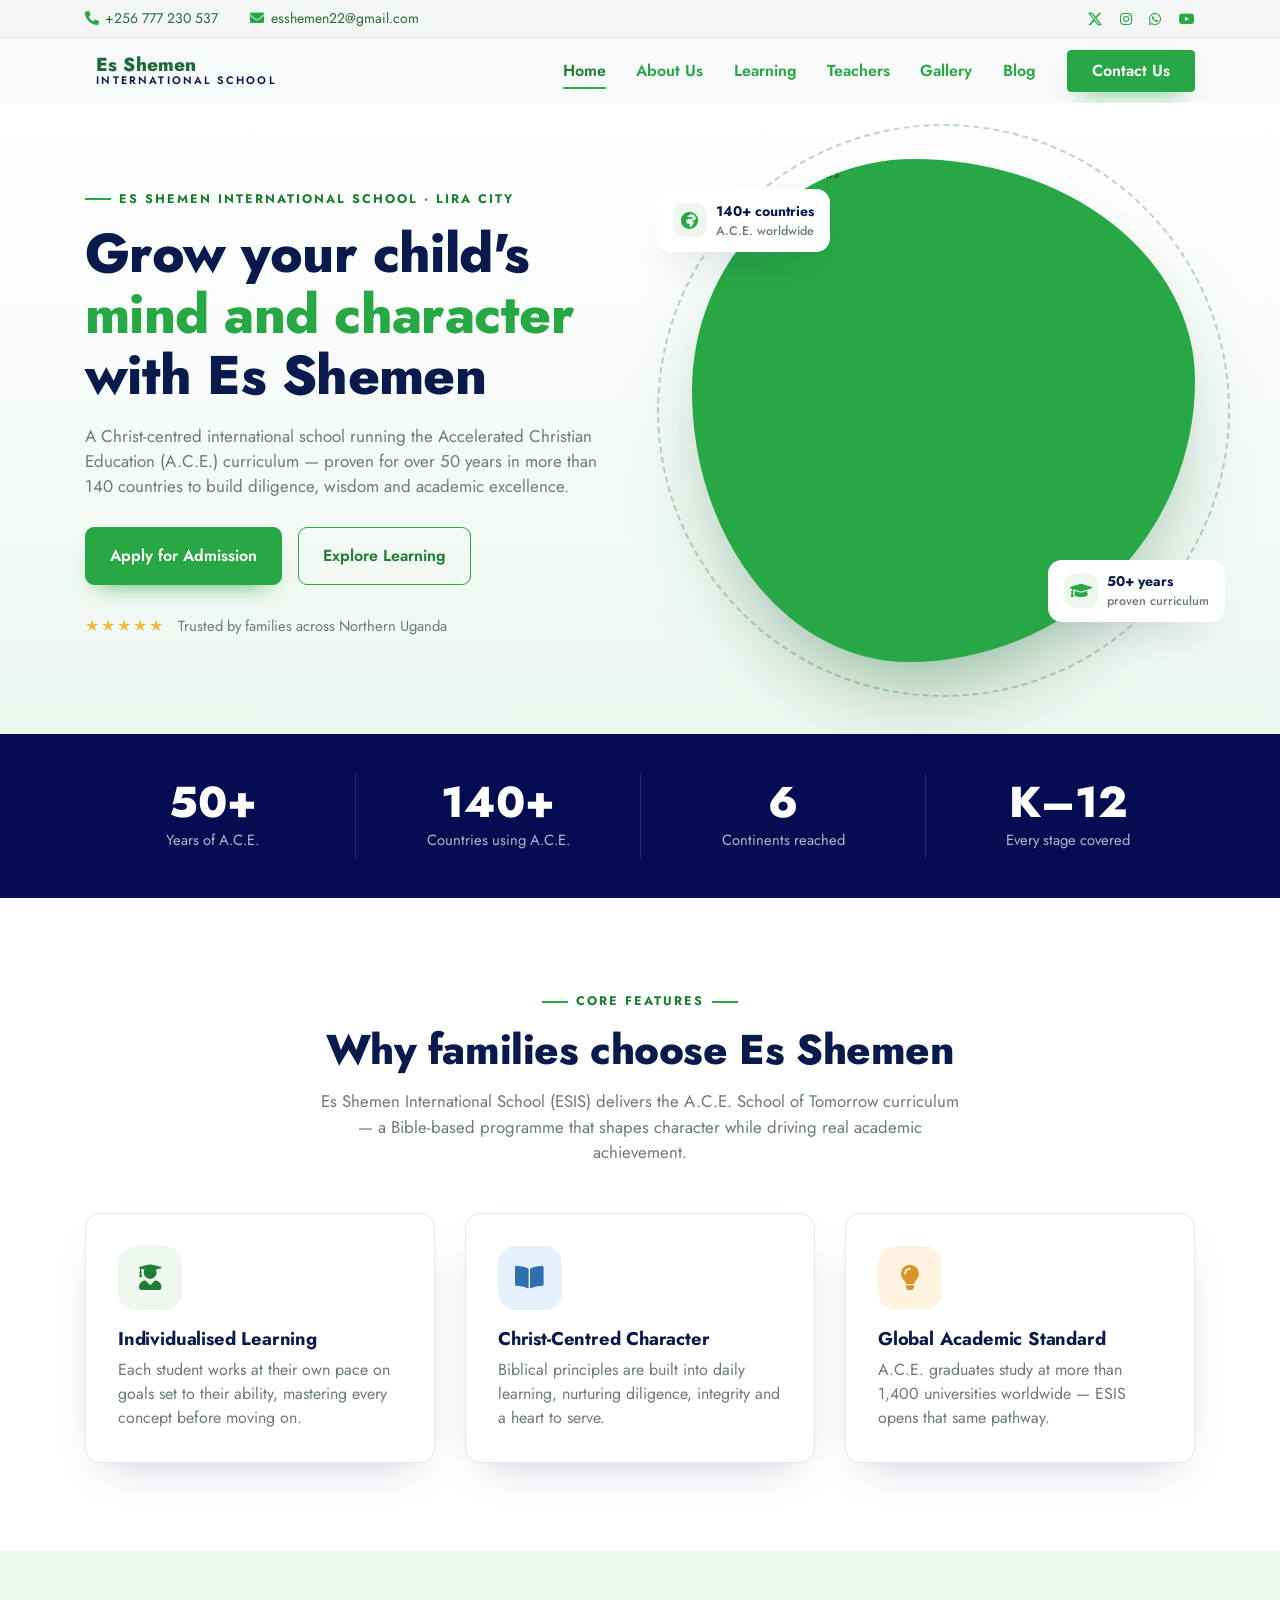
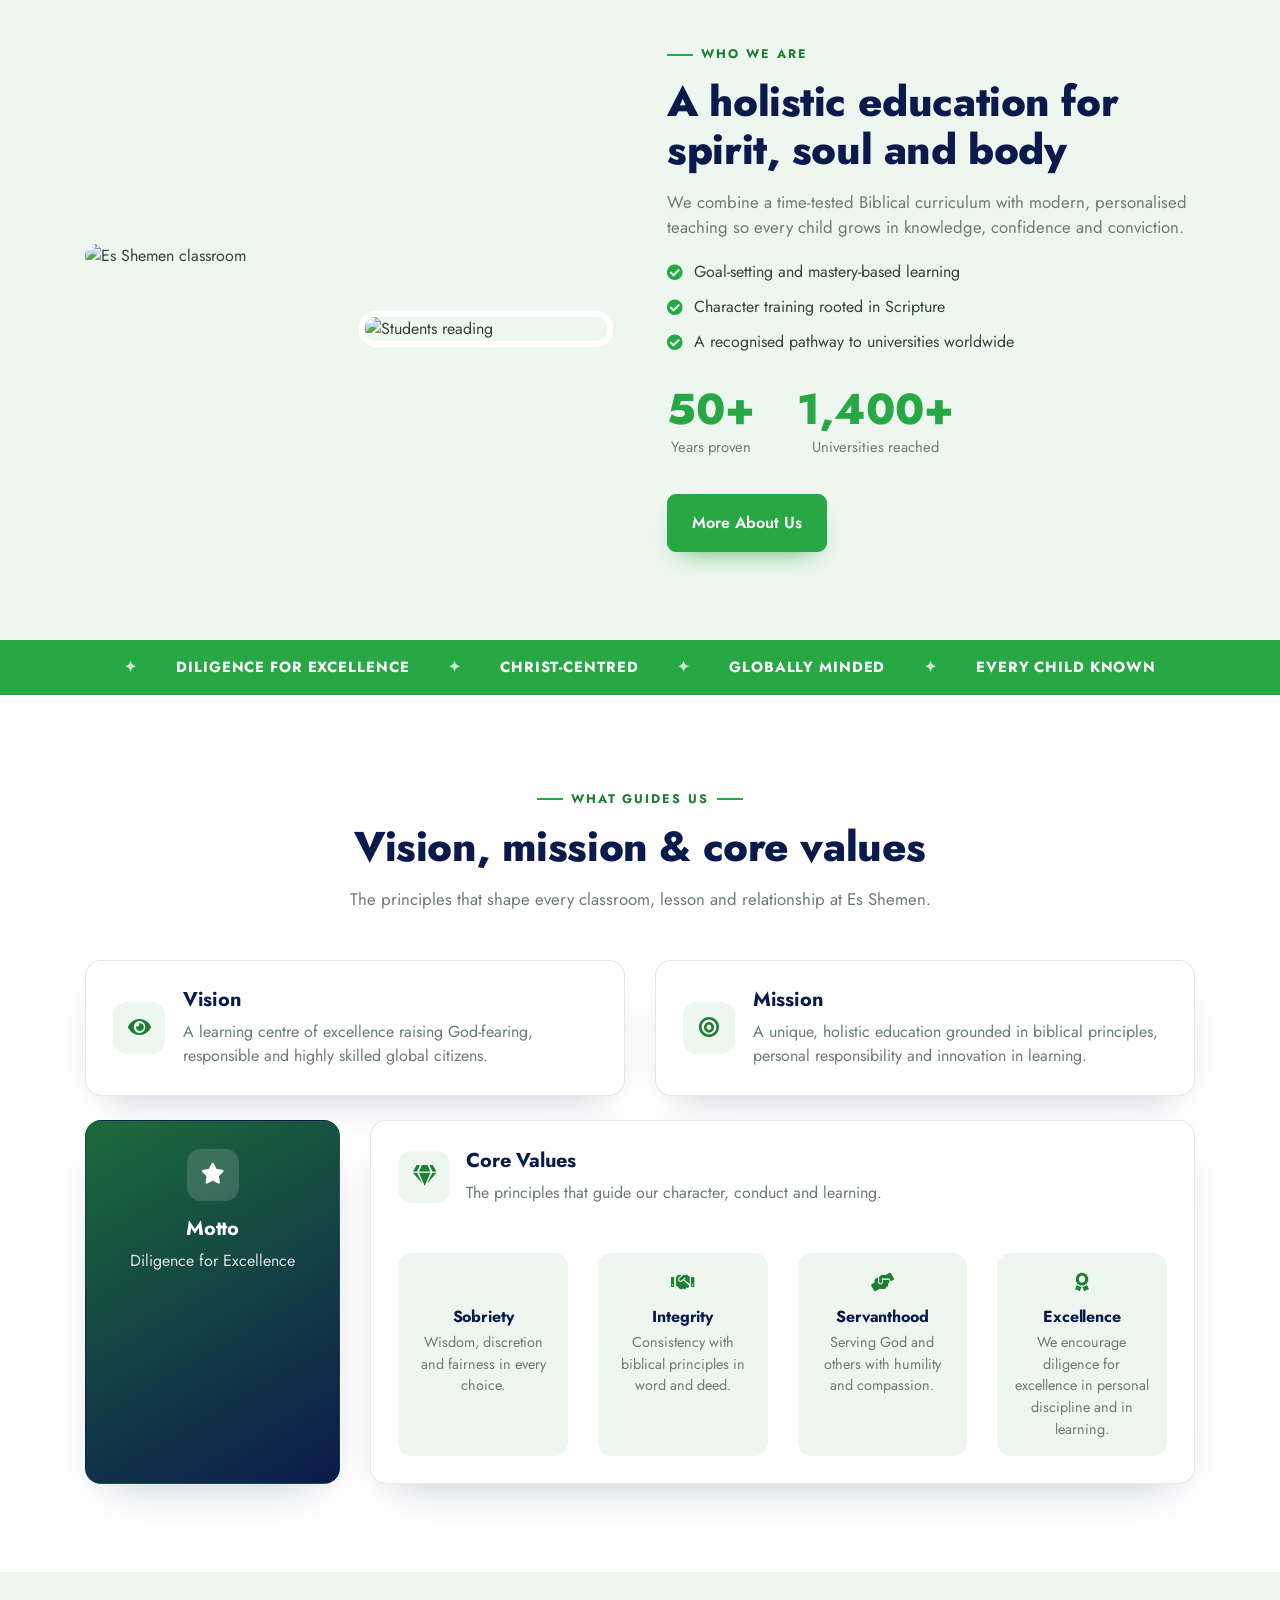
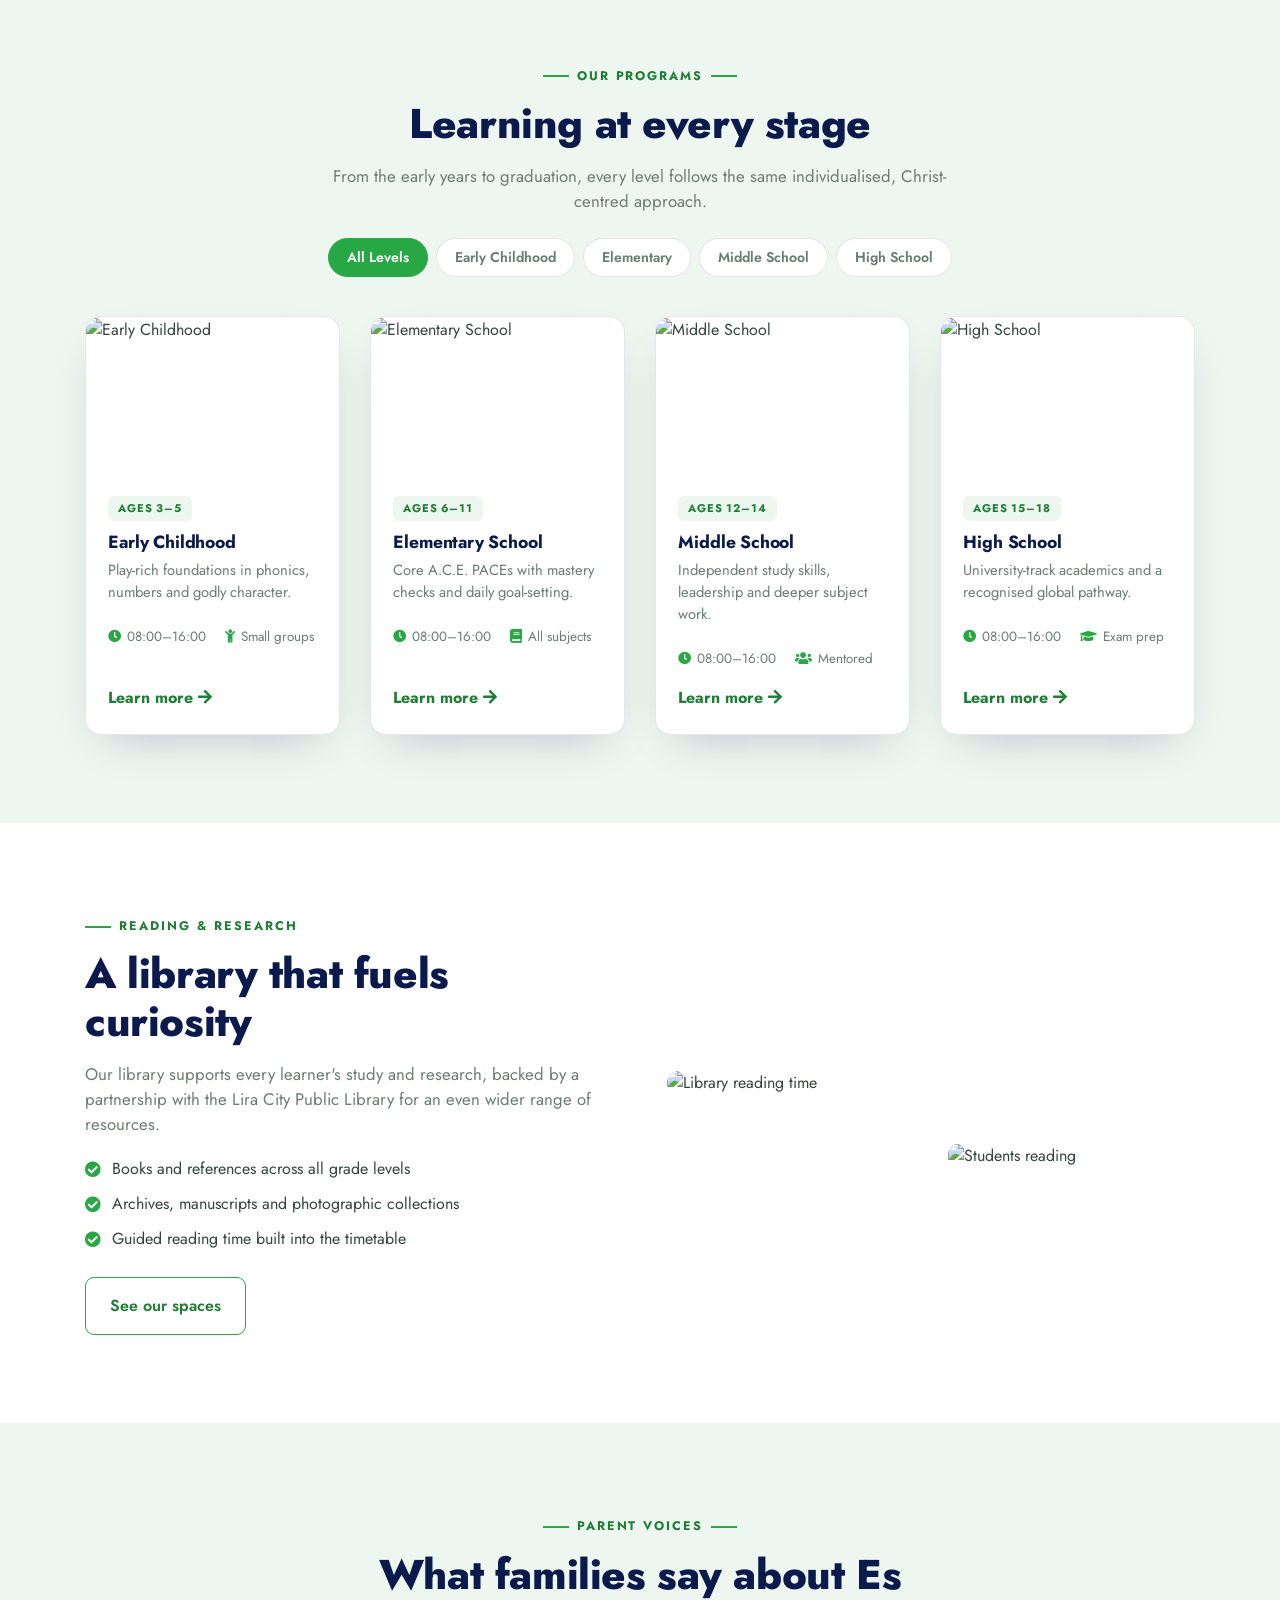
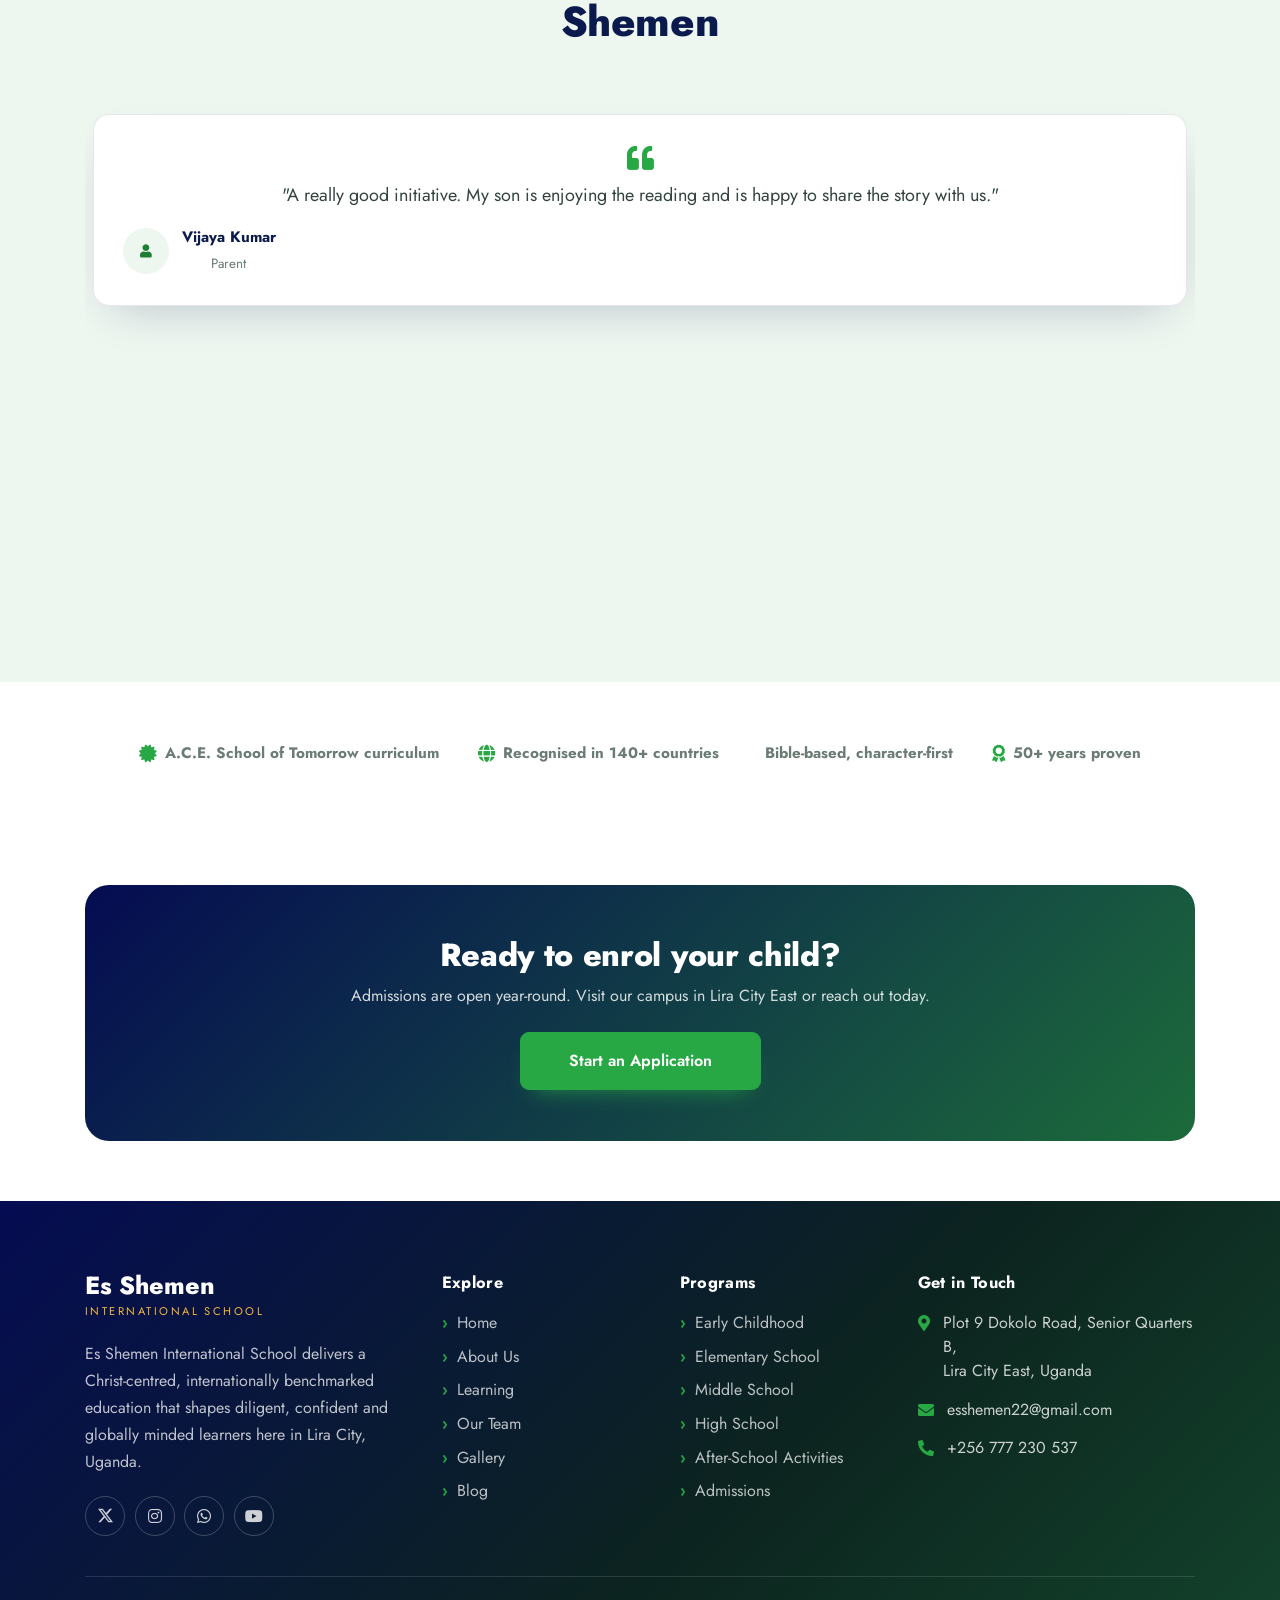
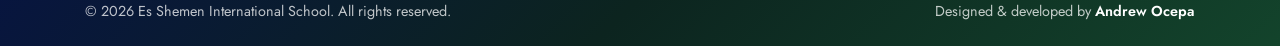
==== commit 99cb2d21: "Admin Pics" ====
--- a/index.html
+++ b/index.html
@@ -350,7 +350,7 @@
               <h1>Grow your child's <span class="accent">mind and character</span> with Es Shemen</h1>
               <p class="es-hero__lead">
                 A Christ-centred international school running the Accelerated Christian Education
-                (A.C.E.) curriculum &mdash; proven for over 50 years to build diligence, wisdom
+                (A.C.E.) curriculum &mdash; proven for over 50 years in more than 140 countries to build diligence, wisdom
                 and academic excellence.
               </p>
               <div class="es-hero__cta">
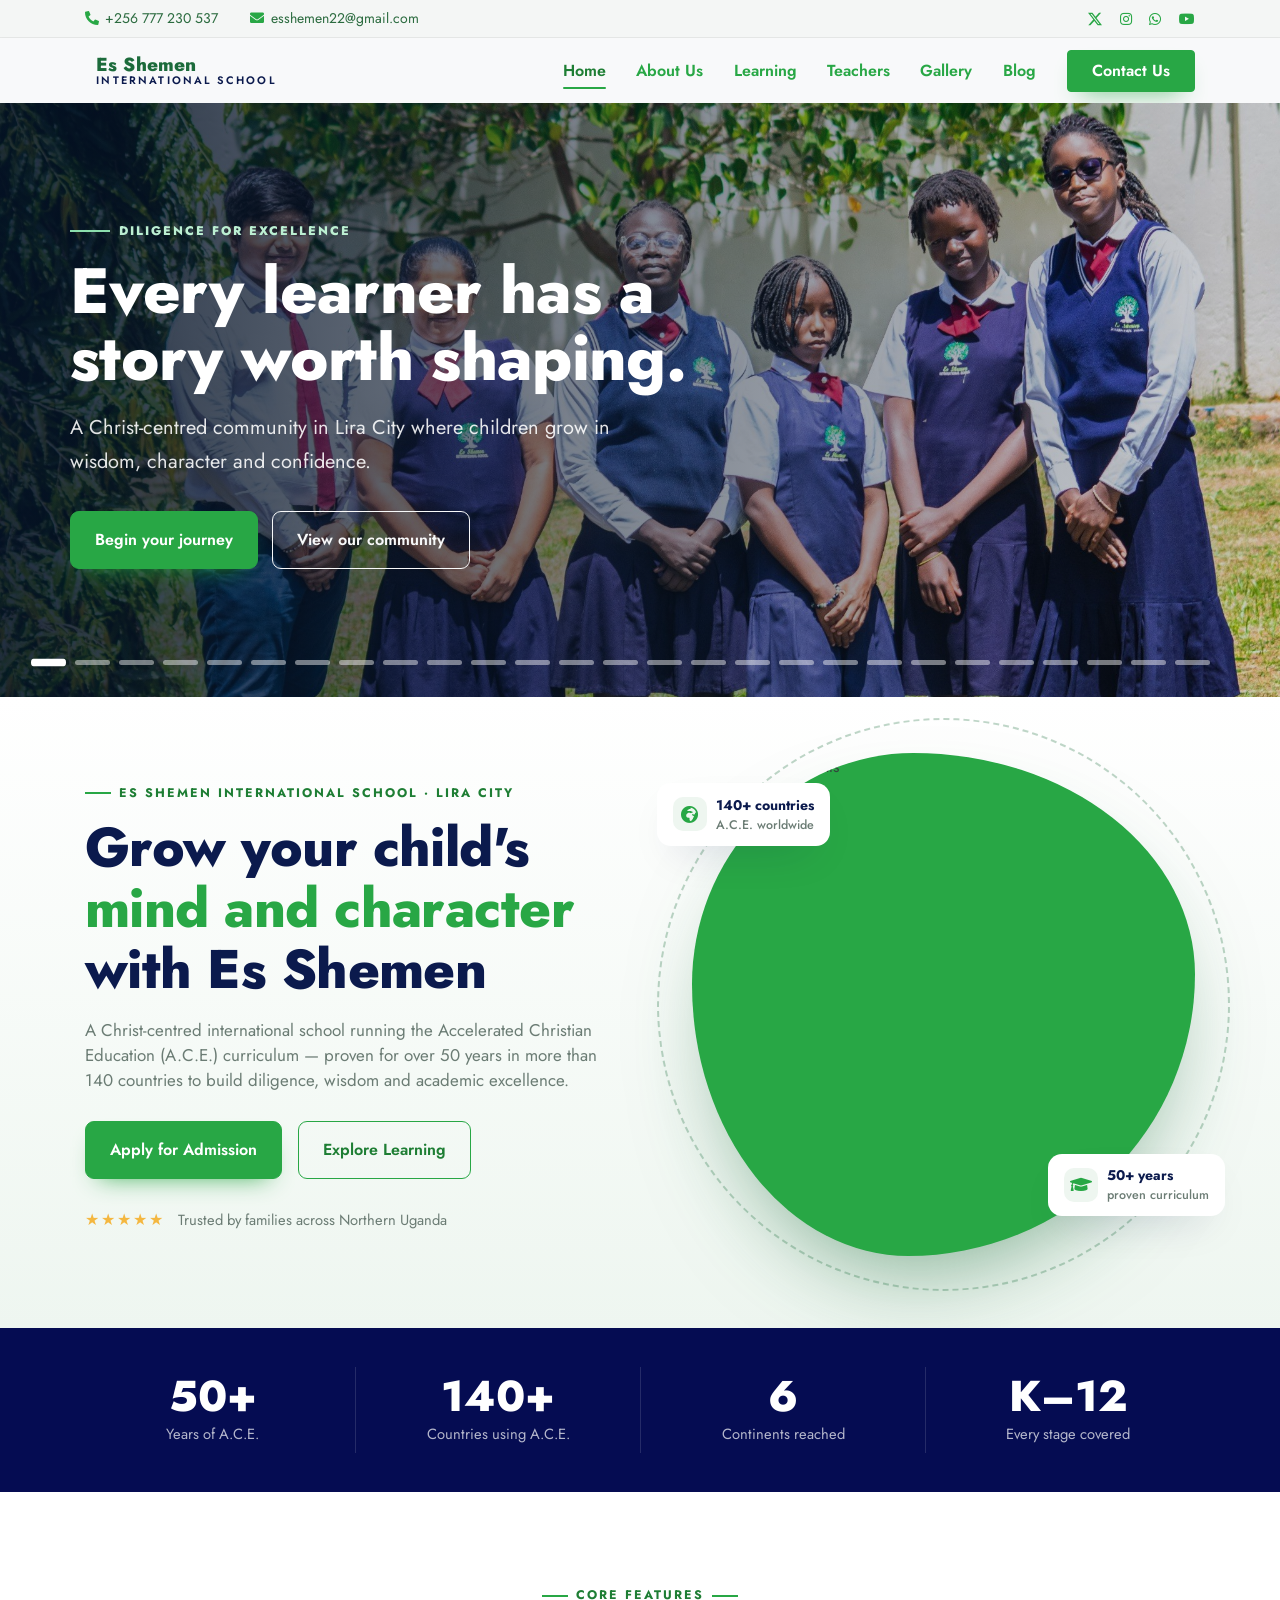
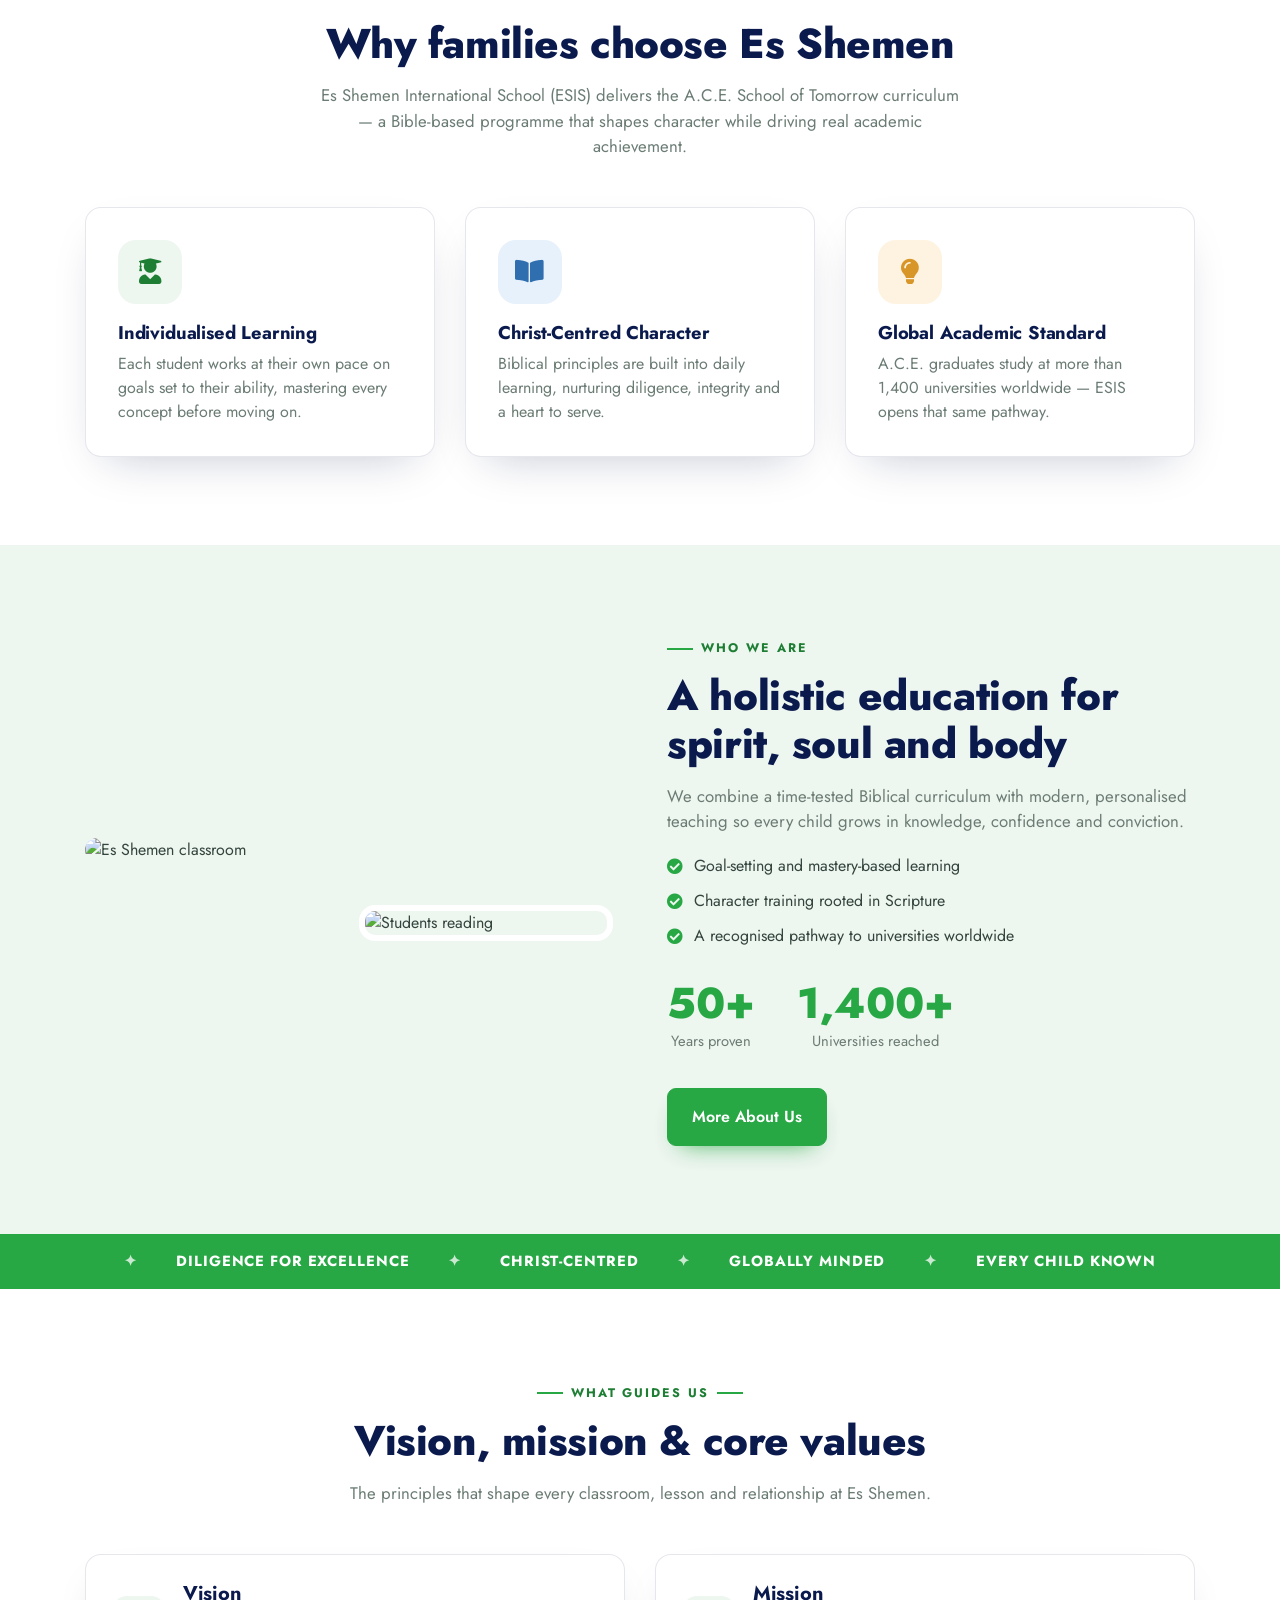
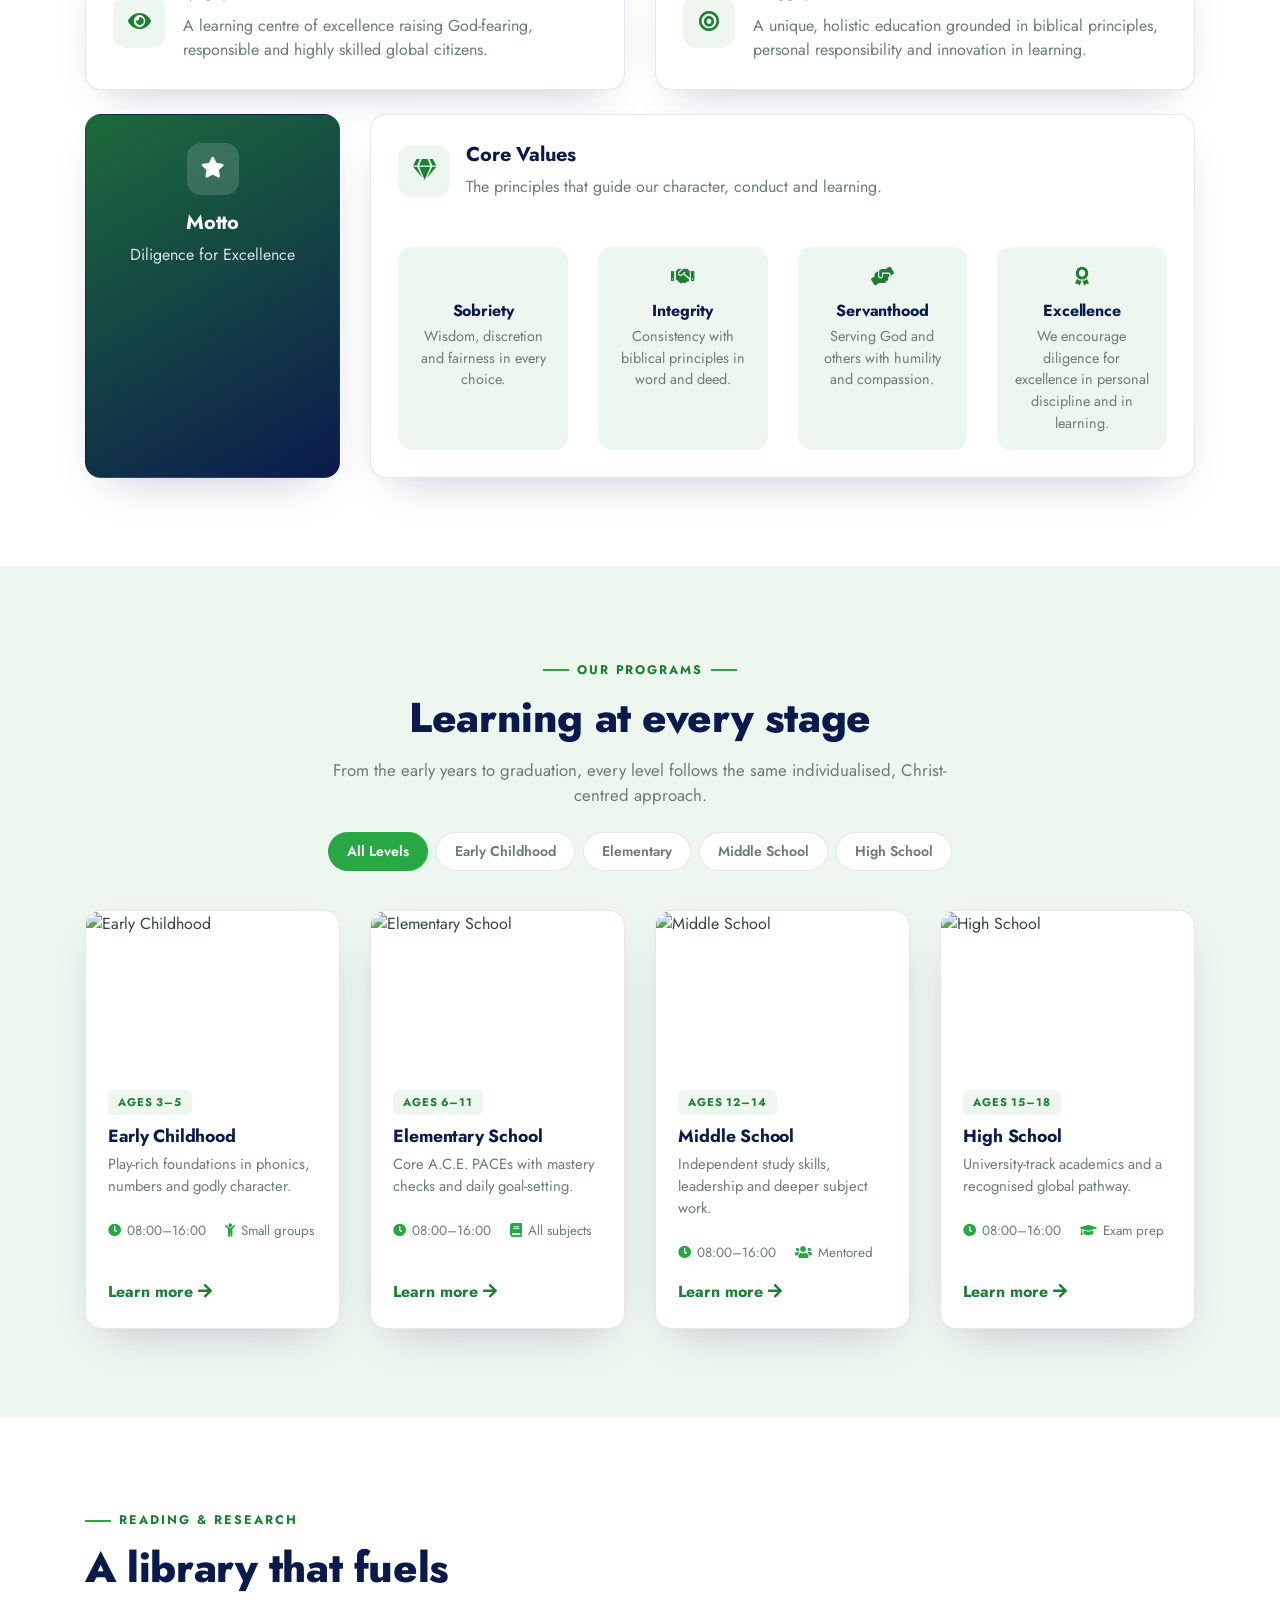
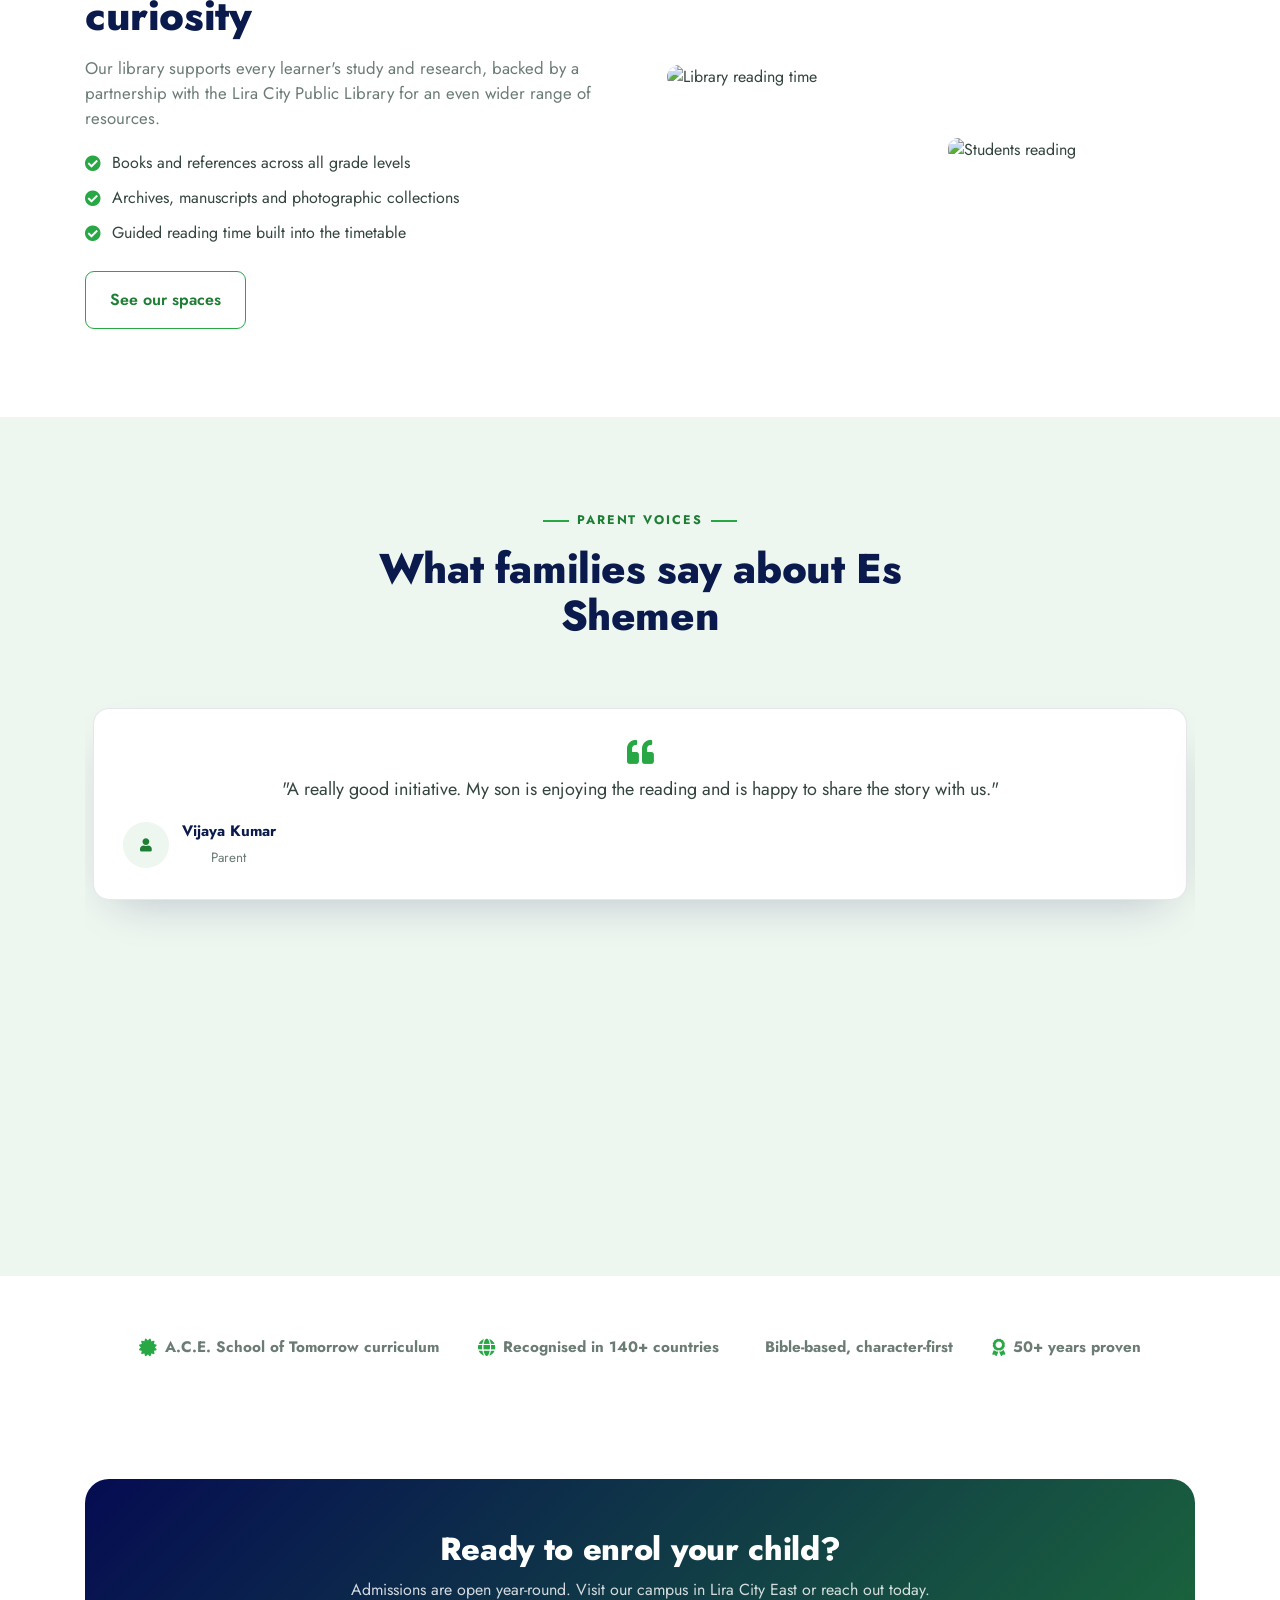
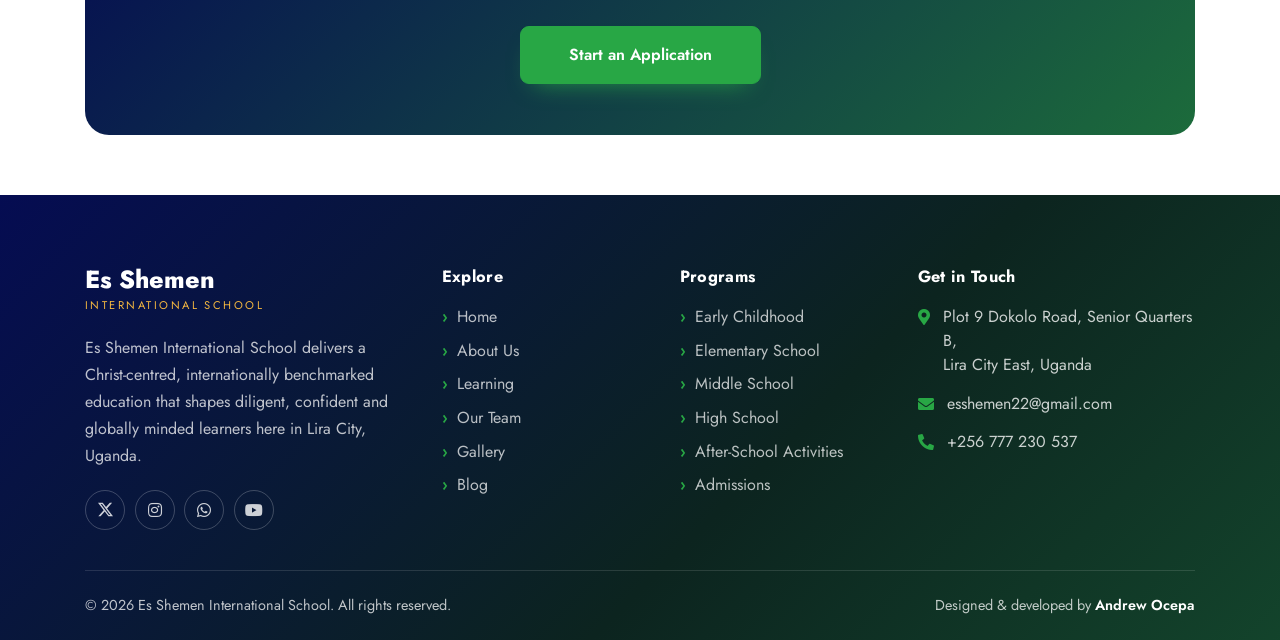
==== commit fc0aa3be: "New Hero" ====
--- a/index.html
+++ b/index.html
@@ -255,6 +255,33 @@
       background-color: #f0f0f0;
       /* Placeholder background for unloaded lazy images */
     }
+
+    /* New image-led hero placed between the navigation and the original hero. */
+    .home-hero-gallery { position: relative; min-height: clamp(430px, 66vh, 700px); overflow: hidden; isolation: isolate; background: #071d35; color: #fff; }
+    .home-hero-gallery__slides, .home-hero-gallery__slide, .home-hero-gallery__slide::after { position: absolute; inset: 0; }
+    .home-hero-gallery__slides { z-index: -2; }
+    .home-hero-gallery__slide { opacity: 0; transition: opacity .9s ease; }
+    .home-hero-gallery__slide.is-active { opacity: 1; }
+    .home-hero-gallery__slide::after { content: ""; background: linear-gradient(90deg, rgba(4,18,39,.88) 0%, rgba(4,18,39,.55) 42%, rgba(4,18,39,.18) 100%); }
+    .home-hero-gallery__slide img { width: 100%; height: 100%; object-fit: cover; object-position: center; }
+    .home-hero-gallery__content { position: relative; z-index: 1; display: flex; align-items: center; min-height: clamp(430px, 66vh, 700px); padding: 5rem 0 6rem; }
+    .home-hero-gallery__copy { max-width: 680px; }
+    .home-hero-gallery__eyebrow { display: inline-flex; align-items: center; gap: .55rem; margin-bottom: 1.1rem; color: #bcefd2; font-size: .78rem; font-weight: 800; letter-spacing: .16em; text-transform: uppercase; }
+    .home-hero-gallery__eyebrow::before { content: ""; width: 2.5rem; height: 2px; background: #8bdfad; }
+    .home-hero-gallery h1 { max-width: 660px; margin: 0 0 1.25rem; color: #fff; font-size: clamp(2.35rem, 5vw, 4.75rem); font-weight: 800; line-height: 1.04; }
+    .home-hero-gallery__lead { max-width: 590px; margin-bottom: 2rem; color: rgba(255,255,255,.88); font-size: clamp(1rem, 1.7vw, 1.25rem); line-height: 1.7; }
+    .home-hero-gallery__actions { display: flex; flex-wrap: wrap; gap: .85rem; }
+    .home-hero-gallery__actions .btn-outline-light:hover, .home-hero-gallery__actions .btn-outline-light:focus { color: #123c2b; background: #fff; }
+    .home-hero-gallery__controls { position: absolute; z-index: 2; right: max(1rem, calc((100% - 1140px) / 2)); bottom: 2rem; display: flex; gap: .55rem; }
+    .home-hero-gallery__dot { width: 2.2rem; height: .3rem; padding: 0; border: 0; border-radius: 99px; background: rgba(255,255,255,.45); transition: background .25s ease, transform .25s ease; }
+    .home-hero-gallery__dot.is-active { background: #fff; transform: scaleY(1.5); }
+    @media (max-width: 575.98px) {
+      .home-hero-gallery__slide::after { background: linear-gradient(90deg, rgba(4,18,39,.82), rgba(4,18,39,.42)); }
+      .home-hero-gallery__content { padding: 4rem 0 5rem; }
+      .home-hero-gallery__controls { right: 1rem; bottom: 1.35rem; }
+      .home-hero-gallery__dot { width: 1.45rem; }
+    }
+    @media (prefers-reduced-motion: reduce) { .home-hero-gallery__slide { transition: none; } }
   </style>
 
   <script type="application/ld+json">
@@ -339,6 +366,82 @@
   </div>
   <!-- Navbar End -->
 
+  <!-- New Hero Gallery Start -->
+  <section class="home-hero-gallery" aria-label="Es Shemen International School highlights">
+    <div class="home-hero-gallery__slides" aria-hidden="true">
+      <div class="home-hero-gallery__slide is-active"><img src="img/Hero%20Section/HS1.jpg" alt="Es Shemen students learning" loading="eager" decoding="async"></div>
+      <div class="home-hero-gallery__slide"><img src="img/Hero%20Section/HS2.jpg" alt="Es Shemen school community" loading="lazy" decoding="async"></div>
+      <div class="home-hero-gallery__slide"><img src="img/Hero%20Section/HS3.png" alt="Es Shemen learners" loading="lazy" decoding="async"></div>
+      <div class="home-hero-gallery__slide"><img src="img/Hero%20Section/HS4.png" alt="Students at Es Shemen" loading="lazy" decoding="async"></div>
+      <div class="home-hero-gallery__slide"><img src="img/Hero%20Section/HS5.jpg" alt="Es Shemen school life" loading="lazy" decoding="async"></div>
+      <div class="home-hero-gallery__slide"><img src="img/Hero%20Section/HS6.jpg" alt="Es Shemen classroom" loading="lazy" decoding="async"></div>
+      <div class="home-hero-gallery__slide"><img src="img/Hero%20Section/HS7.jpeg" alt="Es Shemen students together" loading="lazy" decoding="async"></div>
+      <div class="home-hero-gallery__slide"><img src="img/Hero%20Section/HS8.jpg" alt="Es Shemen learning experience" loading="lazy" decoding="async"></div>
+      <div class="home-hero-gallery__slide"><img src="img/Hero%20Section/HS9.jpeg" alt="Es Shemen school activity" loading="lazy" decoding="async"></div>
+      <div class="home-hero-gallery__slide"><img src="img/Hero%20Section/HS10.jpg" alt="Es Shemen learners in class" loading="lazy" decoding="async"></div>
+      <div class="home-hero-gallery__slide"><img src="img/Hero%20Section/HS11.jpg" alt="Es Shemen students" loading="lazy" decoding="async"></div>
+      <div class="home-hero-gallery__slide"><img src="img/Hero%20Section/HS12.jpeg" alt="Es Shemen school moment" loading="lazy" decoding="async"></div>
+      <div class="home-hero-gallery__slide"><img src="img/Hero%20Section/HS13.jpg" alt="Es Shemen school community" loading="lazy" decoding="async"></div>
+      <div class="home-hero-gallery__slide"><img src="img/Hero%20Section/HS14.jpeg" alt="Es Shemen learner" loading="lazy" decoding="async"></div>
+      <div class="home-hero-gallery__slide"><img src="img/Hero%20Section/HS15.jpg" alt="Es Shemen classroom activity" loading="lazy" decoding="async"></div>
+      <div class="home-hero-gallery__slide"><img src="img/Hero%20Section/HS16.jpg" alt="Es Shemen students learning together" loading="lazy" decoding="async"></div>
+      <div class="home-hero-gallery__slide"><img src="img/Hero%20Section/HS17.jpeg" alt="Es Shemen school life" loading="lazy" decoding="async"></div>
+      <div class="home-hero-gallery__slide"><img src="img/Hero%20Section/HS18.jpg" alt="Es Shemen learners in action" loading="lazy" decoding="async"></div>
+      <div class="home-hero-gallery__slide"><img src="img/Hero%20Section/HS19.jpg" alt="Es Shemen students" loading="lazy" decoding="async"></div>
+      <div class="home-hero-gallery__slide"><img src="img/Hero%20Section/HS20.jpeg" alt="Es Shemen school activity" loading="lazy" decoding="async"></div>
+      <div class="home-hero-gallery__slide"><img src="img/Hero%20Section/HS21.jpg" alt="Es Shemen learning" loading="lazy" decoding="async"></div>
+      <div class="home-hero-gallery__slide"><img src="img/Hero%20Section/HS22.jpeg" alt="Es Shemen students" loading="lazy" decoding="async"></div>
+      <div class="home-hero-gallery__slide"><img src="img/Hero%20Section/HS22.jpg" alt="Es Shemen school community" loading="lazy" decoding="async"></div>
+      <div class="home-hero-gallery__slide"><img src="img/Hero%20Section/HS23.jpg" alt="Es Shemen learners" loading="lazy" decoding="async"></div>
+      <div class="home-hero-gallery__slide"><img src="img/Hero%20Section/HS24.jpeg" alt="Es Shemen school life" loading="lazy" decoding="async"></div>
+      <div class="home-hero-gallery__slide"><img src="img/Hero%20Section/HS25.jpeg" alt="Es Shemen students learning" loading="lazy" decoding="async"></div>
+      <div class="home-hero-gallery__slide"><img src="img/Hero%20Section/HS26.jpeg" alt="Es Shemen learners together" loading="lazy" decoding="async"></div>
+    </div>
+    <div class="container home-hero-gallery__content">
+      <div class="home-hero-gallery__copy">
+        <p class="home-hero-gallery__eyebrow">Diligence for Excellence</p>
+        <h1>Every learner has a story worth shaping.</h1>
+        <p class="home-hero-gallery__lead">A Christ-centred community in Lira City where children grow in wisdom, character and confidence.</p>
+        <div class="home-hero-gallery__actions">
+          <a href="contact.html" class="btn btn-success py-3 px-4">Begin your journey</a>
+          <a href="gallery.html" class="btn btn-outline-light py-3 px-4">View our community</a>
+        </div>
+      </div>
+    </div>
+    <div class="home-hero-gallery__controls" aria-label="Hero image selector"></div>
+  </section>
+  <!-- New Hero Gallery End -->
+
+  <script>
+    (function () {
+      var gallery = document.querySelector('.home-hero-gallery');
+      if (!gallery) return;
+      var slides = Array.prototype.slice.call(gallery.querySelectorAll('.home-hero-gallery__slide'));
+      var controls = gallery.querySelector('.home-hero-gallery__controls');
+      var current = 0;
+
+      slides.forEach(function (_, index) {
+        var dot = document.createElement('button');
+        dot.type = 'button';
+        dot.className = 'home-hero-gallery__dot' + (index === 0 ? ' is-active' : '');
+        dot.setAttribute('aria-label', 'Show hero image ' + (index + 1));
+        dot.addEventListener('click', function () { show(index); });
+        controls.appendChild(dot);
+      });
+
+      var dots = Array.prototype.slice.call(controls.children);
+      function show(index) {
+        current = (index + slides.length) % slides.length;
+        slides.forEach(function (slide, i) { slide.classList.toggle('is-active', i === current); });
+        dots.forEach(function (dot, i) { dot.classList.toggle('is-active', i === current); });
+      }
+
+      if (!window.matchMedia('(prefers-reduced-motion: reduce)').matches) {
+        window.setInterval(function () { show(current + 1); }, 5000);
+      }
+    }());
+  </script>
+
   <div data-barba="wrapper" data-barba-wrapper>
     <div data-barba="container" data-barba-namespace="home">
       <!-- Hero -->
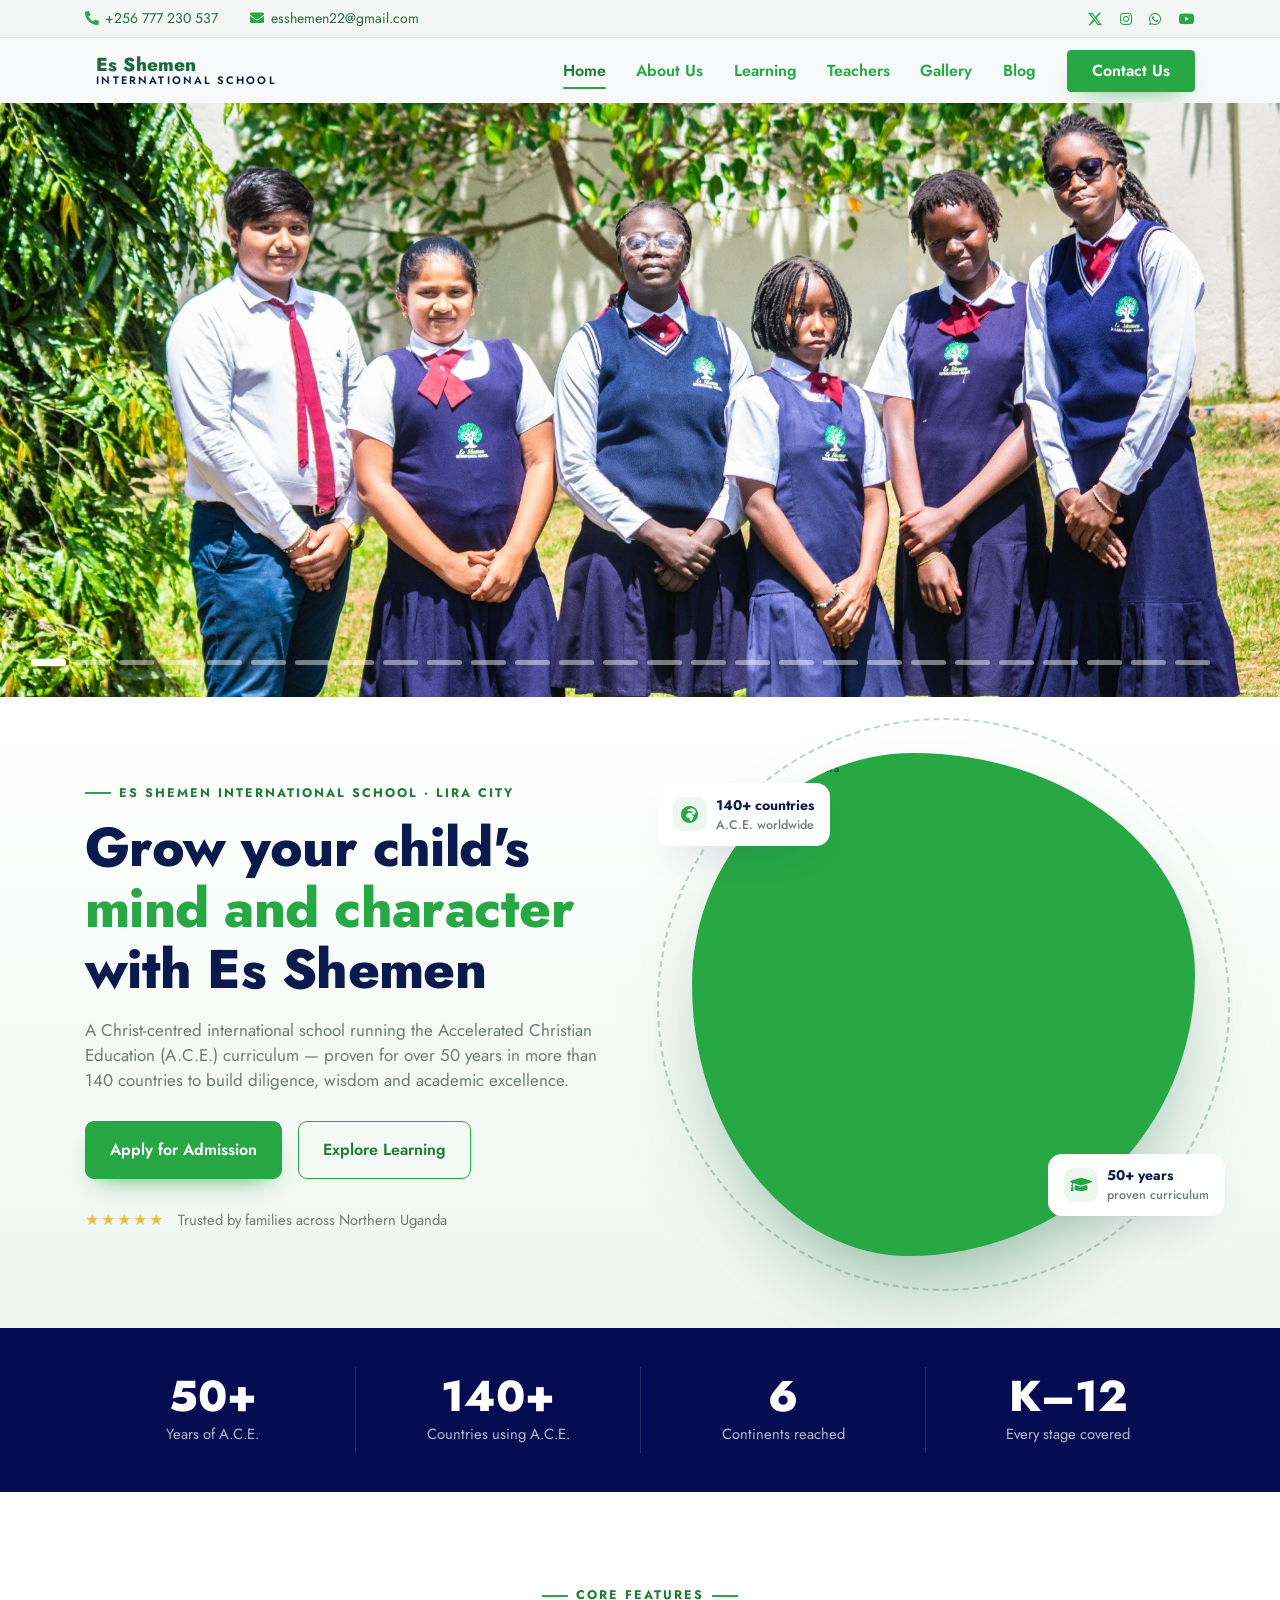
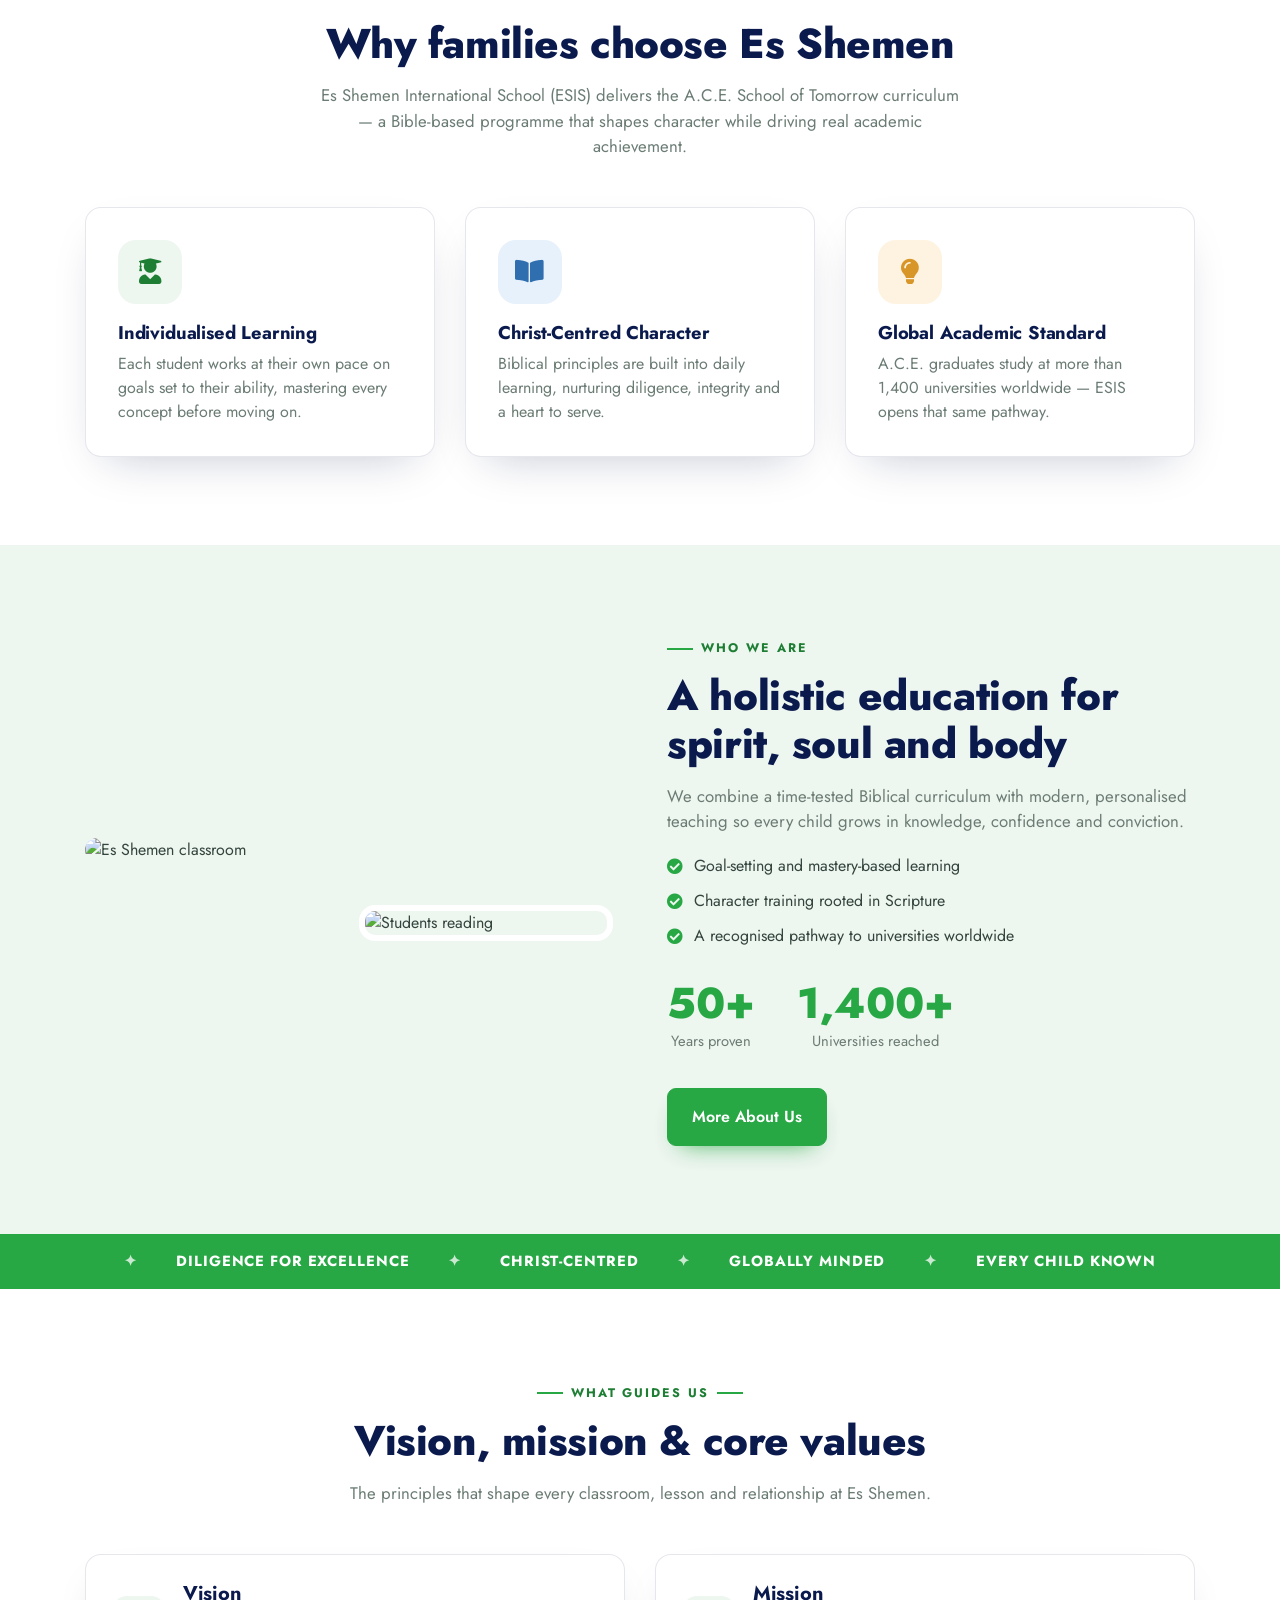
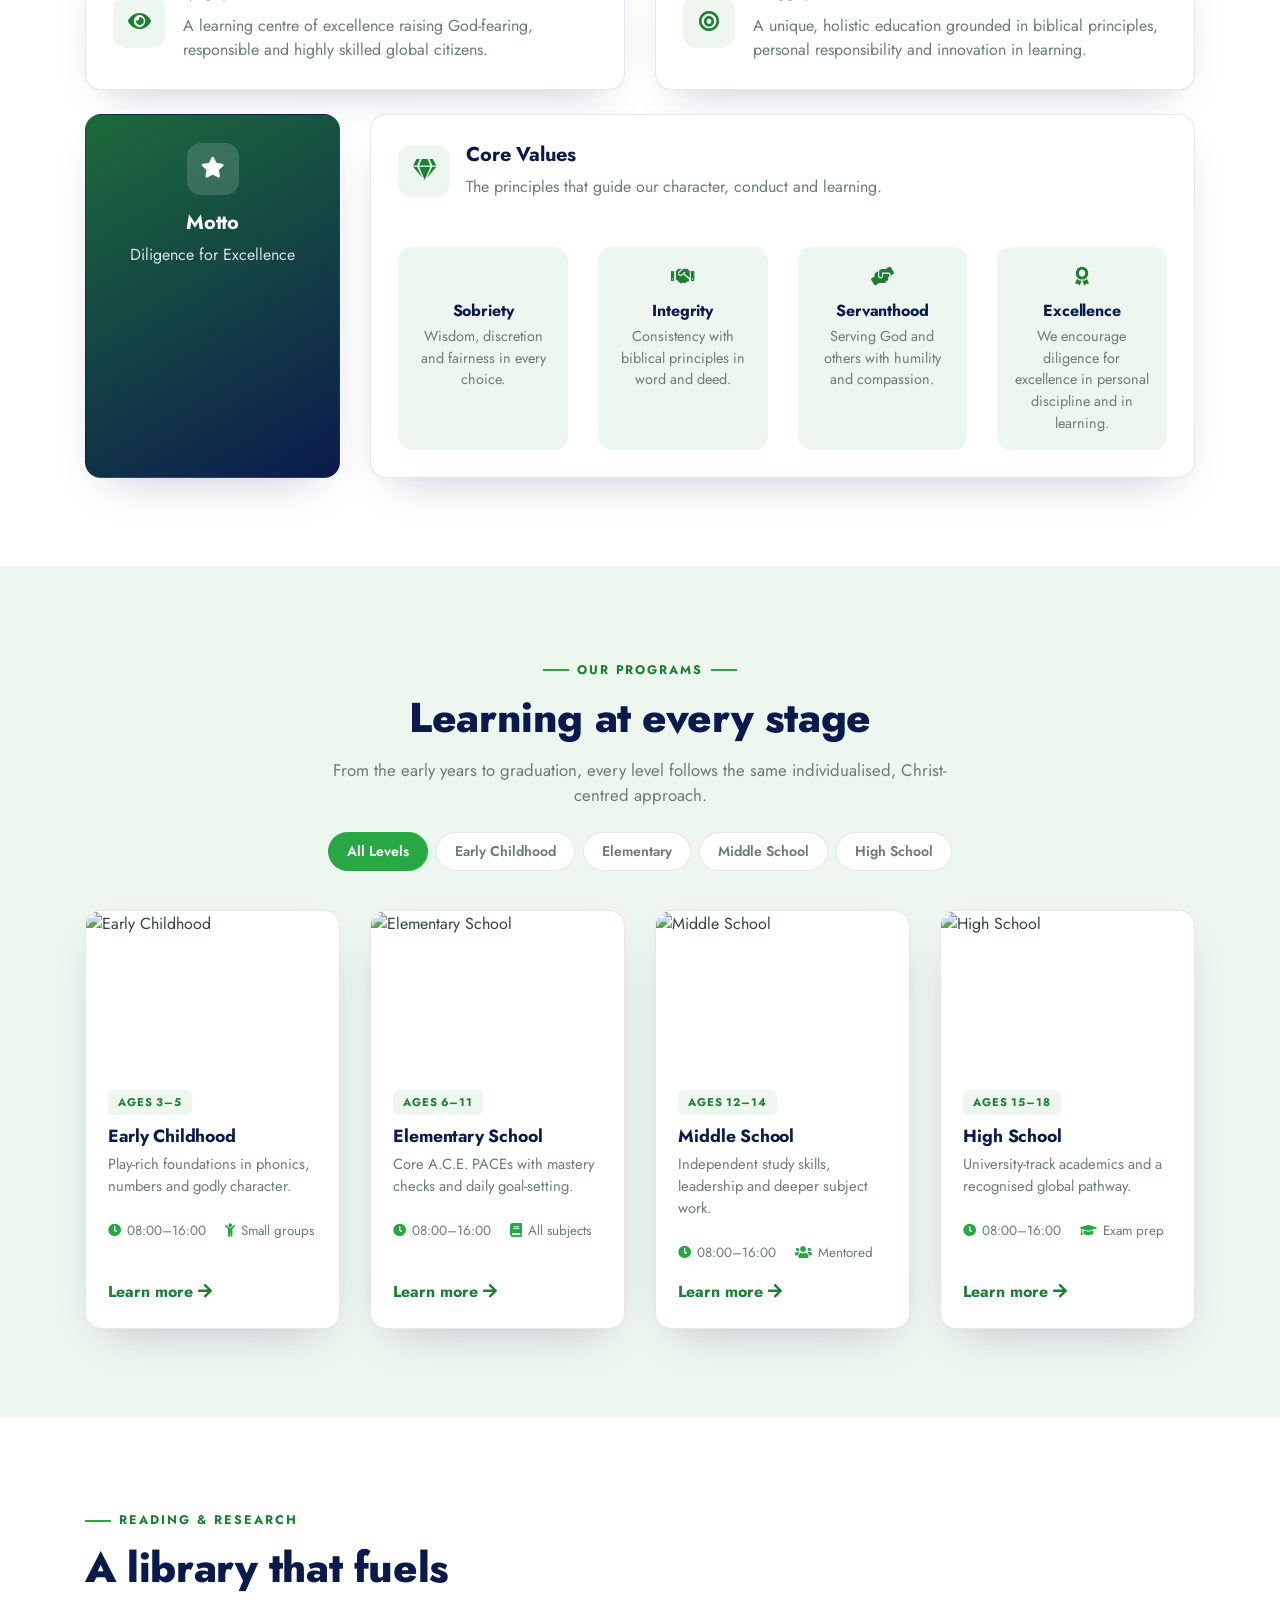
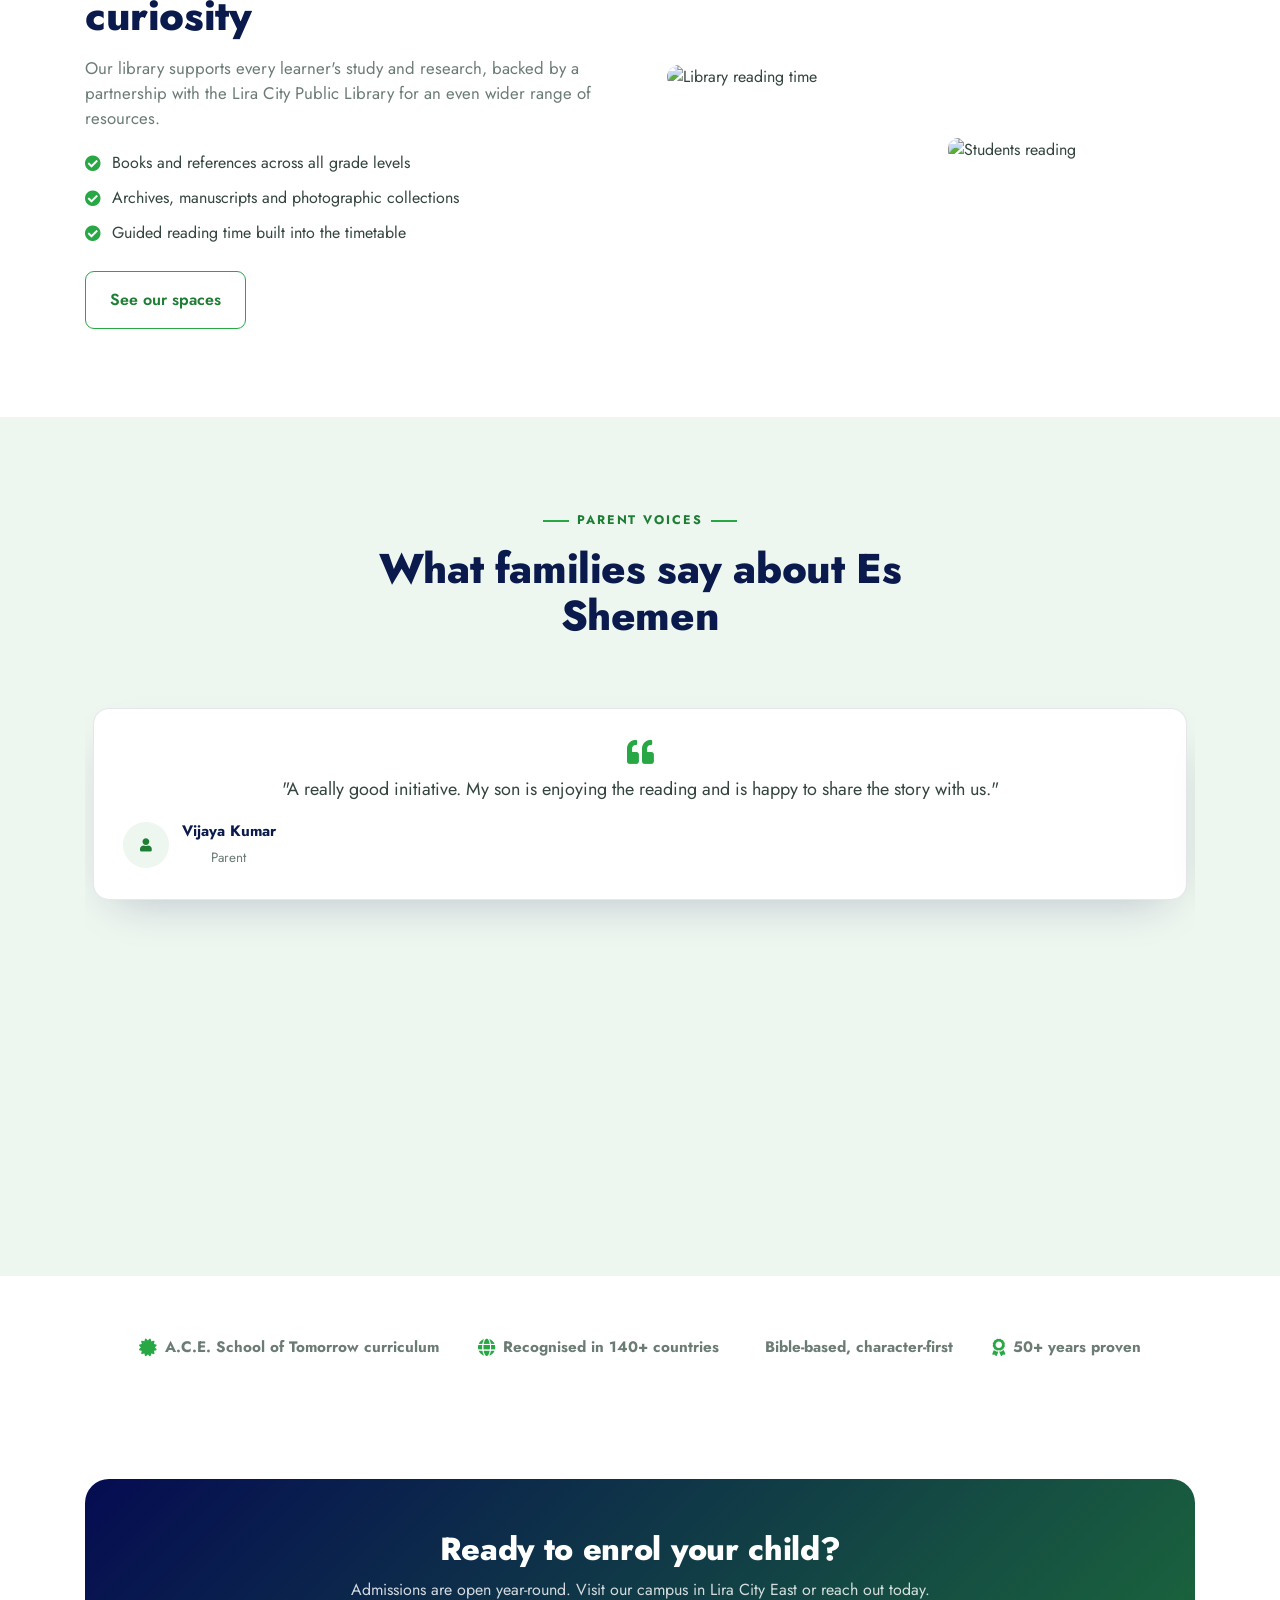
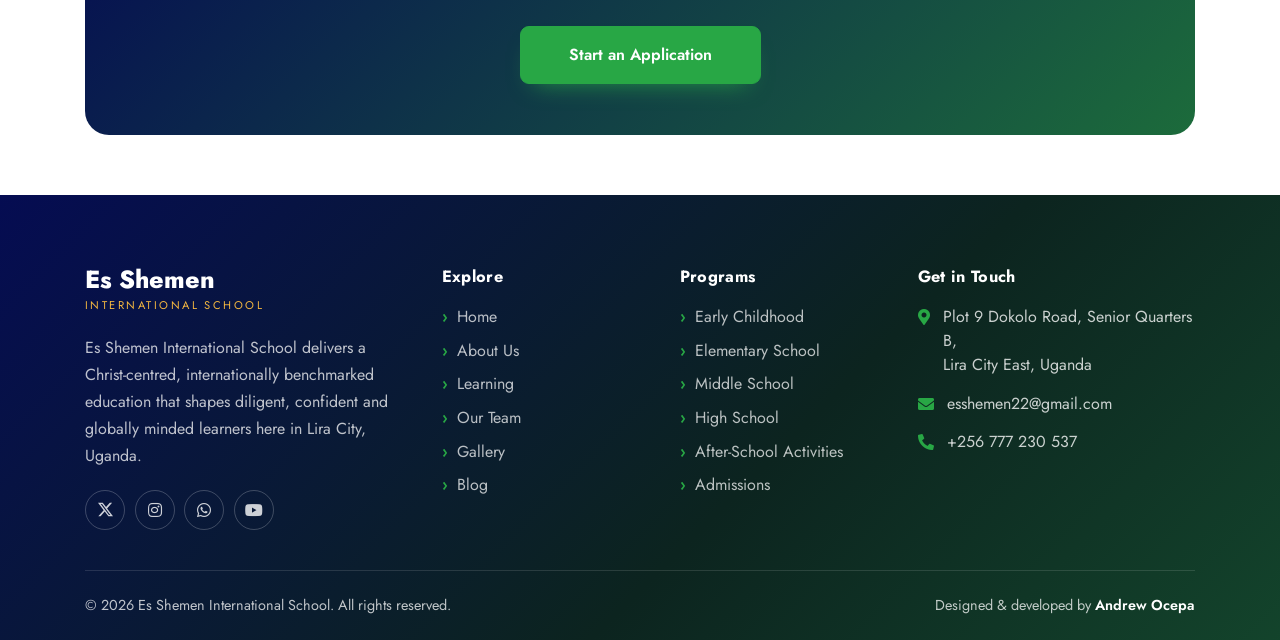
==== commit 0d731193: "i added Gallery Images and hero sections" ====
--- a/index.html
+++ b/index.html
@@ -262,8 +262,8 @@
     .home-hero-gallery__slides { z-index: -2; }
     .home-hero-gallery__slide { opacity: 0; transition: opacity .9s ease; }
     .home-hero-gallery__slide.is-active { opacity: 1; }
-    .home-hero-gallery__slide::after { content: ""; background: linear-gradient(90deg, rgba(4,18,39,.88) 0%, rgba(4,18,39,.55) 42%, rgba(4,18,39,.18) 100%); }
-    .home-hero-gallery__slide img { width: 100%; height: 100%; object-fit: cover; object-position: center; }
+    .home-hero-gallery__slide::after { content: none; }
+    .home-hero-gallery__slide img { width: 100%; height: 100%; object-fit: cover; object-position: center; background: #071d35; }
     .home-hero-gallery__content { position: relative; z-index: 1; display: flex; align-items: center; min-height: clamp(430px, 66vh, 700px); padding: 5rem 0 6rem; }
     .home-hero-gallery__copy { max-width: 680px; }
     .home-hero-gallery__eyebrow { display: inline-flex; align-items: center; gap: .55rem; margin-bottom: 1.1rem; color: #bcefd2; font-size: .78rem; font-weight: 800; letter-spacing: .16em; text-transform: uppercase; }
@@ -276,8 +276,8 @@
     .home-hero-gallery__dot { width: 2.2rem; height: .3rem; padding: 0; border: 0; border-radius: 99px; background: rgba(255,255,255,.45); transition: background .25s ease, transform .25s ease; }
     .home-hero-gallery__dot.is-active { background: #fff; transform: scaleY(1.5); }
     @media (max-width: 575.98px) {
-      .home-hero-gallery__slide::after { background: linear-gradient(90deg, rgba(4,18,39,.82), rgba(4,18,39,.42)); }
-      .home-hero-gallery__content { padding: 4rem 0 5rem; }
+      .home-hero-gallery { min-height: 0; aspect-ratio: 4 / 3; }
+      .home-hero-gallery__content { display: none; }
       .home-hero-gallery__controls { right: 1rem; bottom: 1.35rem; }
       .home-hero-gallery__dot { width: 1.45rem; }
     }
@@ -397,17 +397,6 @@
       <div class="home-hero-gallery__slide"><img src="img/Hero%20Section/HS25.jpeg" alt="Es Shemen students learning" loading="lazy" decoding="async"></div>
       <div class="home-hero-gallery__slide"><img src="img/Hero%20Section/HS26.jpeg" alt="Es Shemen learners together" loading="lazy" decoding="async"></div>
     </div>
-    <div class="container home-hero-gallery__content">
-      <div class="home-hero-gallery__copy">
-        <p class="home-hero-gallery__eyebrow">Diligence for Excellence</p>
-        <h1>Every learner has a story worth shaping.</h1>
-        <p class="home-hero-gallery__lead">A Christ-centred community in Lira City where children grow in wisdom, character and confidence.</p>
-        <div class="home-hero-gallery__actions">
-          <a href="contact.html" class="btn btn-success py-3 px-4">Begin your journey</a>
-          <a href="gallery.html" class="btn btn-outline-light py-3 px-4">View our community</a>
-        </div>
-      </div>
-    </div>
     <div class="home-hero-gallery__controls" aria-label="Hero image selector"></div>
   </section>
   <!-- New Hero Gallery End -->
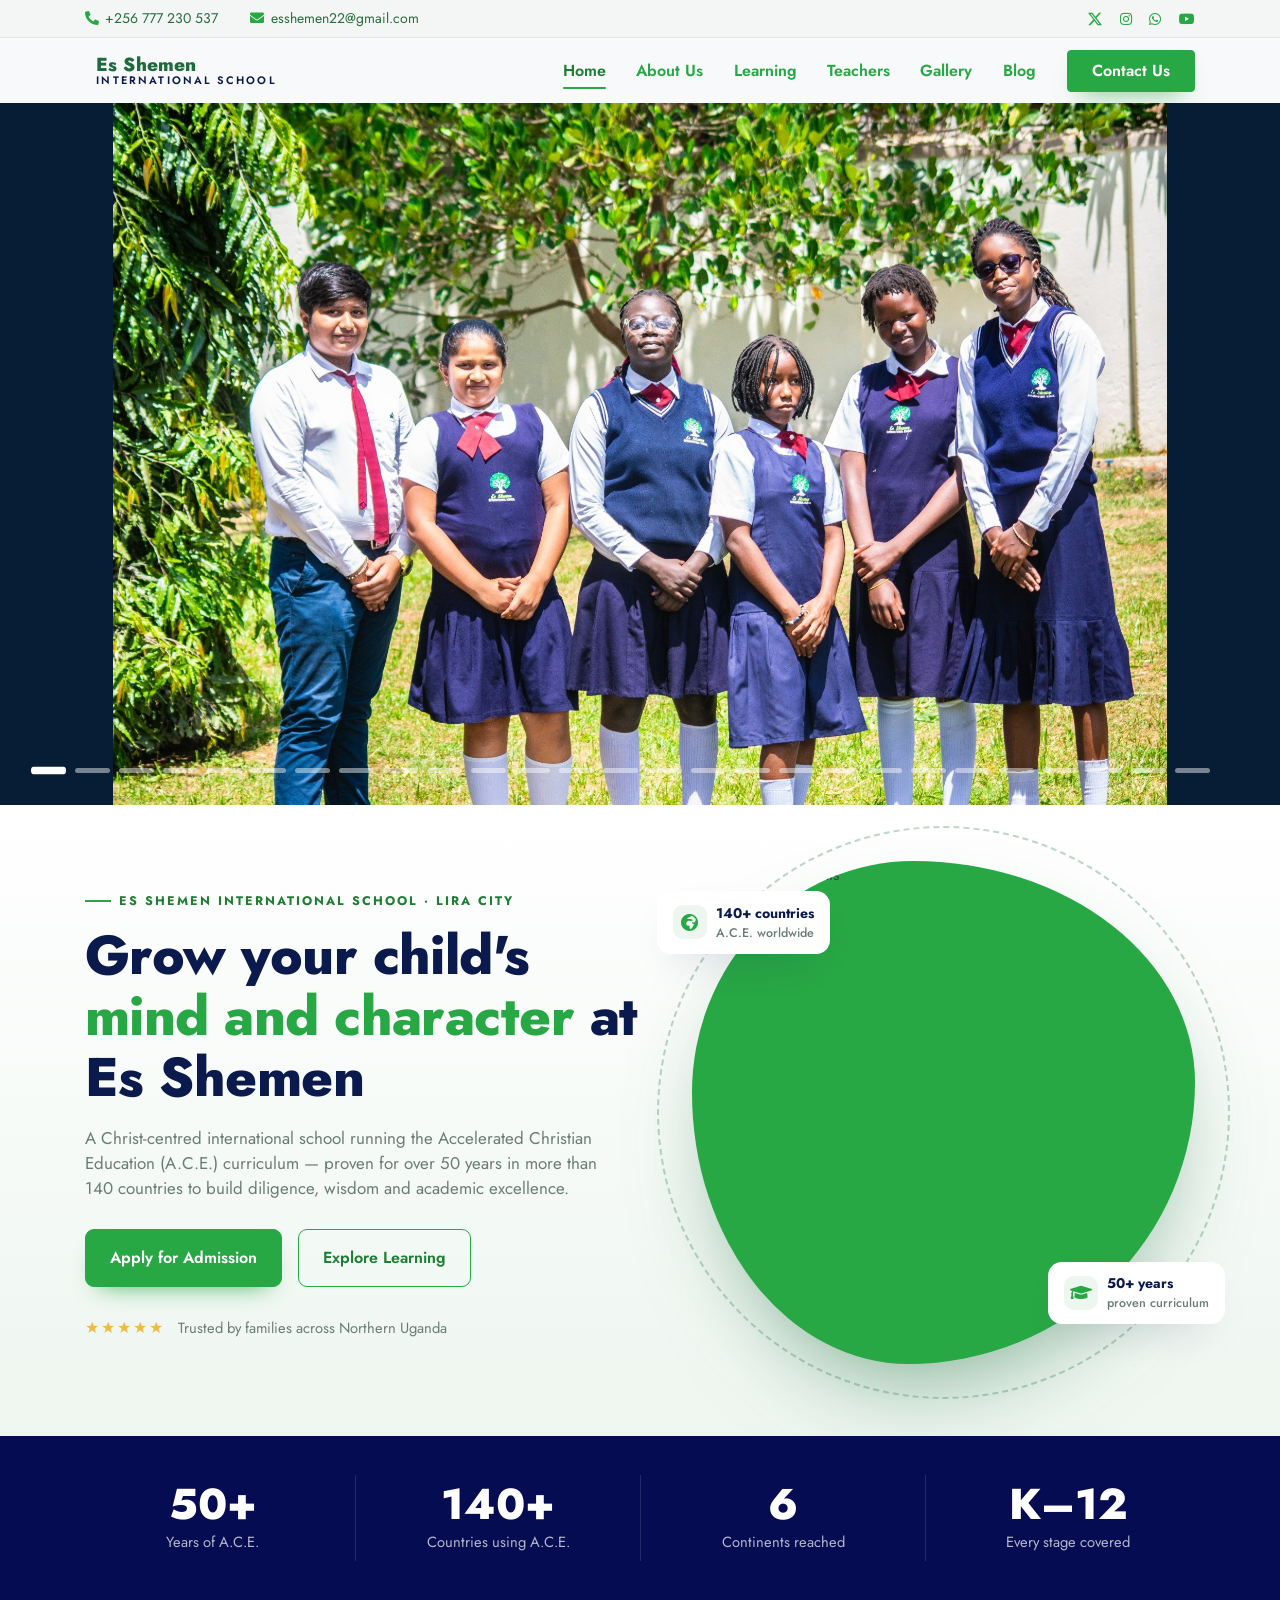
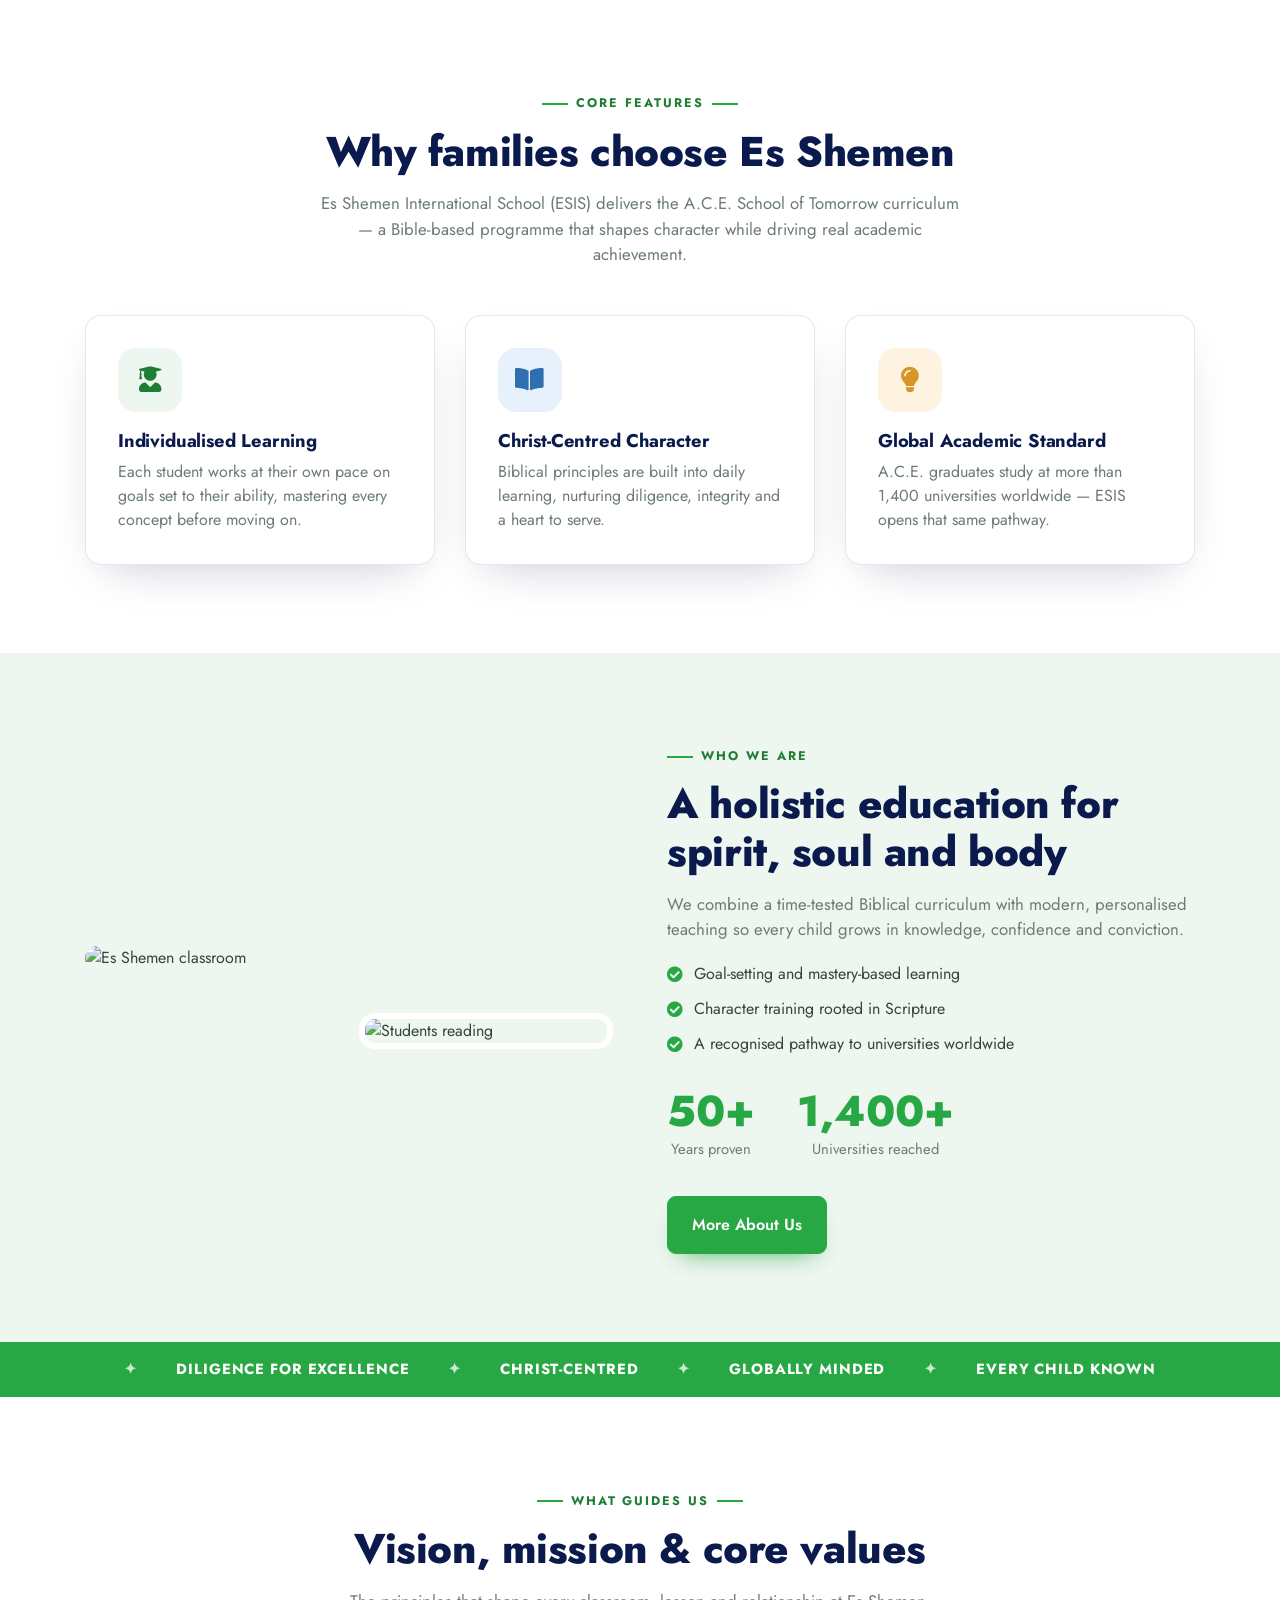
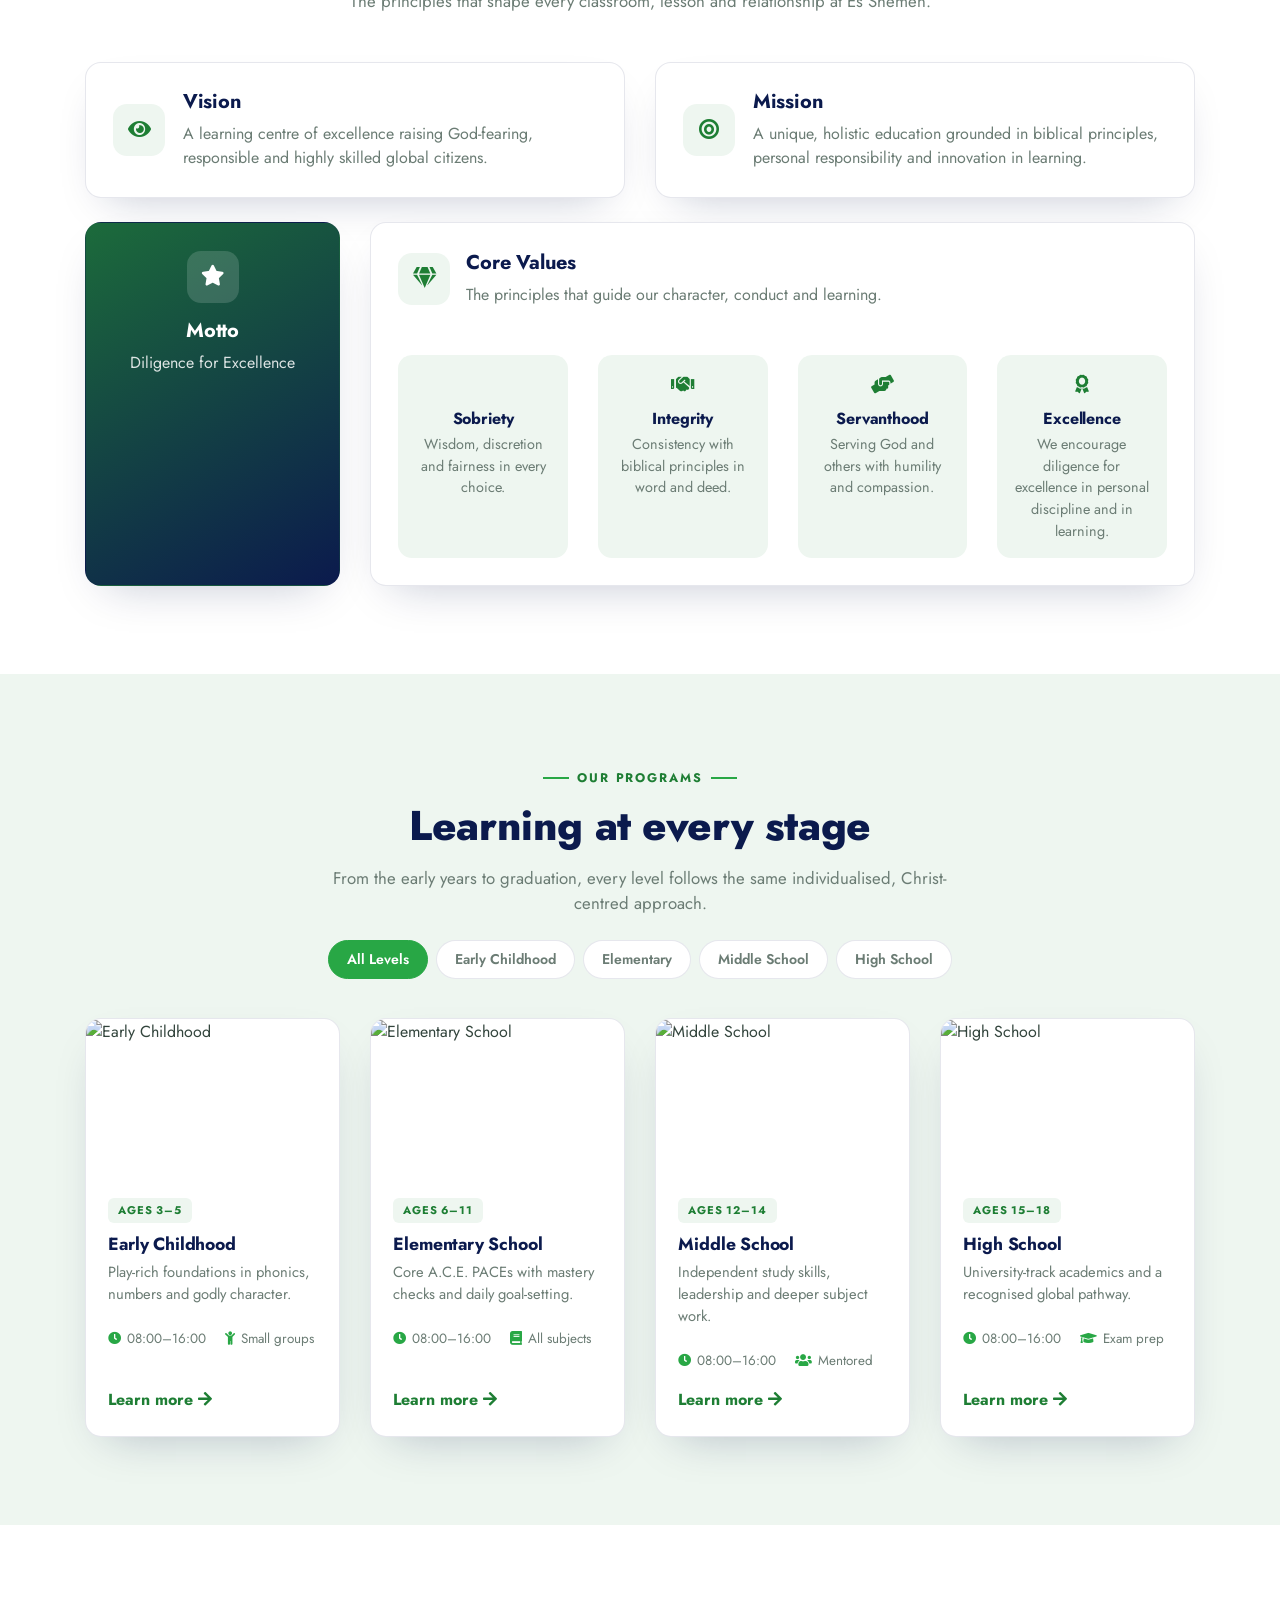
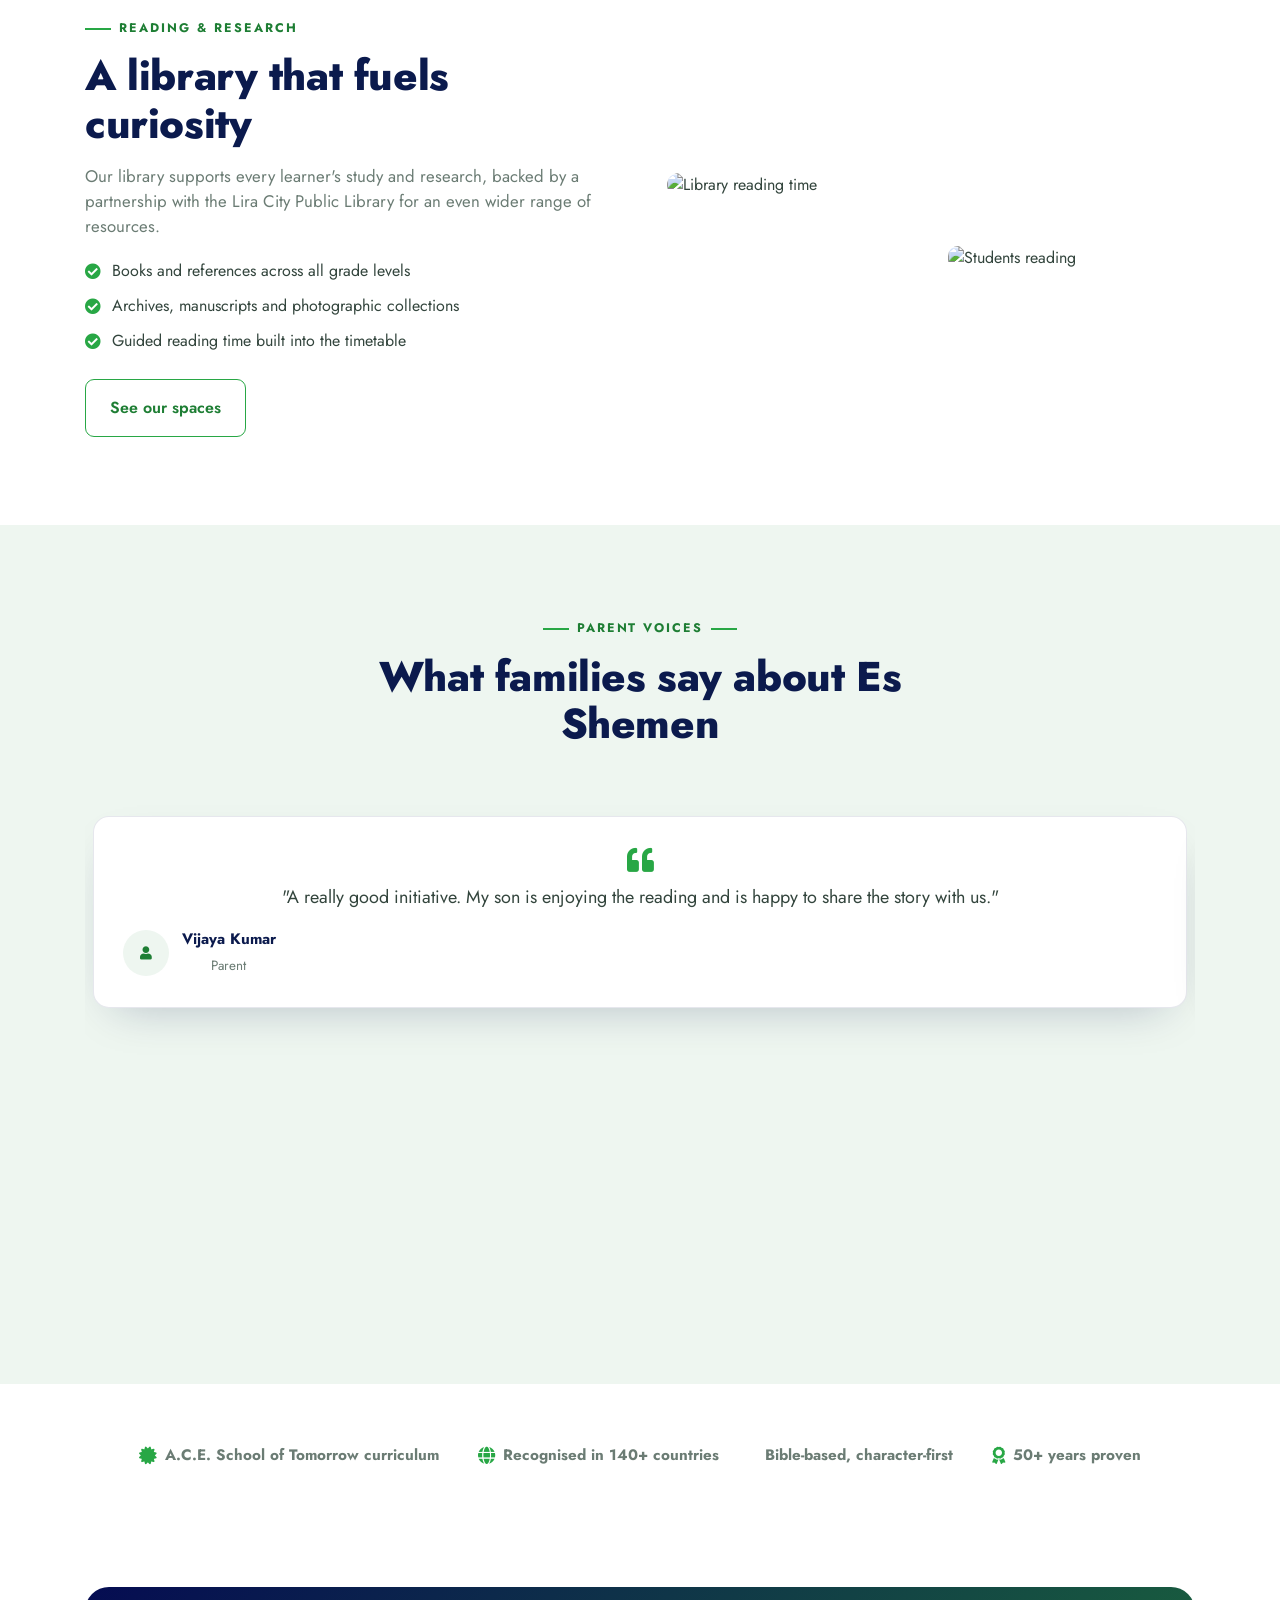
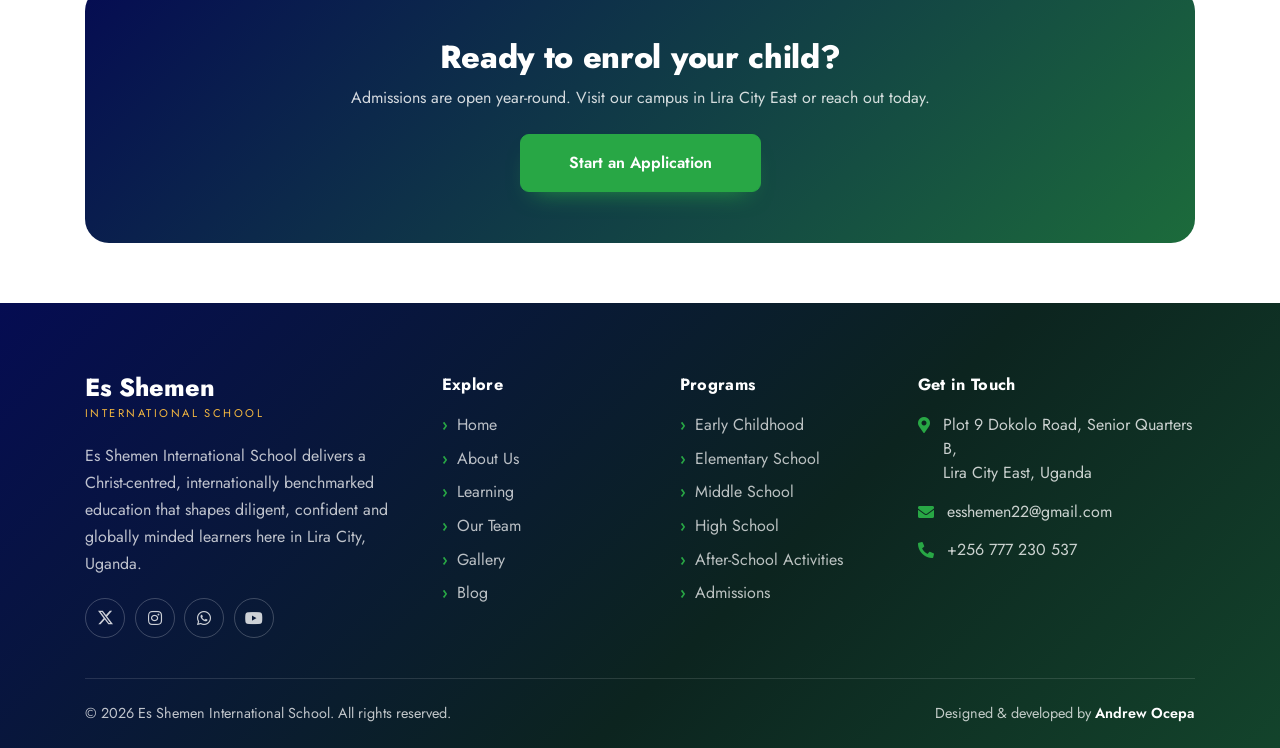
==== commit 952a4260: "Hero screen" ====
--- a/index.html
+++ b/index.html
@@ -280,6 +280,11 @@
       .home-hero-gallery__content { display: none; }
       .home-hero-gallery__controls { right: 1rem; bottom: 1.35rem; }
       .home-hero-gallery__dot { width: 1.45rem; }
+    }
+    @media (min-width: 769px) {
+      .home-hero-gallery { height: min(78vh, 820px); min-height: 560px; }
+      .home-hero-gallery__slide { display: flex; align-items: center; justify-content: center; background: #071d35; }
+      .home-hero-gallery__slide img { object-fit: contain; }
     }
     @media (prefers-reduced-motion: reduce) { .home-hero-gallery__slide { transition: none; } }
   </style>
@@ -372,9 +377,9 @@
       <div class="home-hero-gallery__slide is-active"><img src="img/Hero%20Section/HS1.jpg" alt="Es Shemen students learning" loading="eager" decoding="async"></div>
       <div class="home-hero-gallery__slide"><img src="img/Hero%20Section/HS2.jpg" alt="Es Shemen school community" loading="lazy" decoding="async"></div>
       <div class="home-hero-gallery__slide"><img src="img/Hero%20Section/HS3.png" alt="Es Shemen learners" loading="lazy" decoding="async"></div>
-      <div class="home-hero-gallery__slide"><img src="img/Hero%20Section/HS4.png" alt="Students at Es Shemen" loading="lazy" decoding="async"></div>
+      <div class="home-hero-gallery__slide"><img src="img/Hero%20Section/HS4.jpeg" alt="Students at Es Shemen" loading="lazy" decoding="async"></div>
       <div class="home-hero-gallery__slide"><img src="img/Hero%20Section/HS5.jpg" alt="Es Shemen school life" loading="lazy" decoding="async"></div>
-      <div class="home-hero-gallery__slide"><img src="img/Hero%20Section/HS6.jpg" alt="Es Shemen classroom" loading="lazy" decoding="async"></div>
+      <div class="home-hero-gallery__slide"><img src="img/Hero%20Section/HS6.jpeg" alt="Es Shemen classroom" loading="lazy" decoding="async"></div>
       <div class="home-hero-gallery__slide"><img src="img/Hero%20Section/HS7.jpeg" alt="Es Shemen students together" loading="lazy" decoding="async"></div>
       <div class="home-hero-gallery__slide"><img src="img/Hero%20Section/HS8.jpg" alt="Es Shemen learning experience" loading="lazy" decoding="async"></div>
       <div class="home-hero-gallery__slide"><img src="img/Hero%20Section/HS9.jpeg" alt="Es Shemen school activity" loading="lazy" decoding="async"></div>
@@ -439,7 +444,7 @@
           <div class="es-hero__grid">
             <div class="es-hero__copy">
               <p class="es-eyebrow">Es Shemen International School &middot; Lira City</p>
-              <h1>Grow your child's <span class="accent">mind and character</span> with Es Shemen</h1>
+              <h1>Grow your child's <span class="accent">mind and character</span> at Es Shemen</h1>
               <p class="es-hero__lead">
                 A Christ-centred international school running the Accelerated Christian Education
                 (A.C.E.) curriculum &mdash; proven for over 50 years in more than 140 countries to build diligence, wisdom
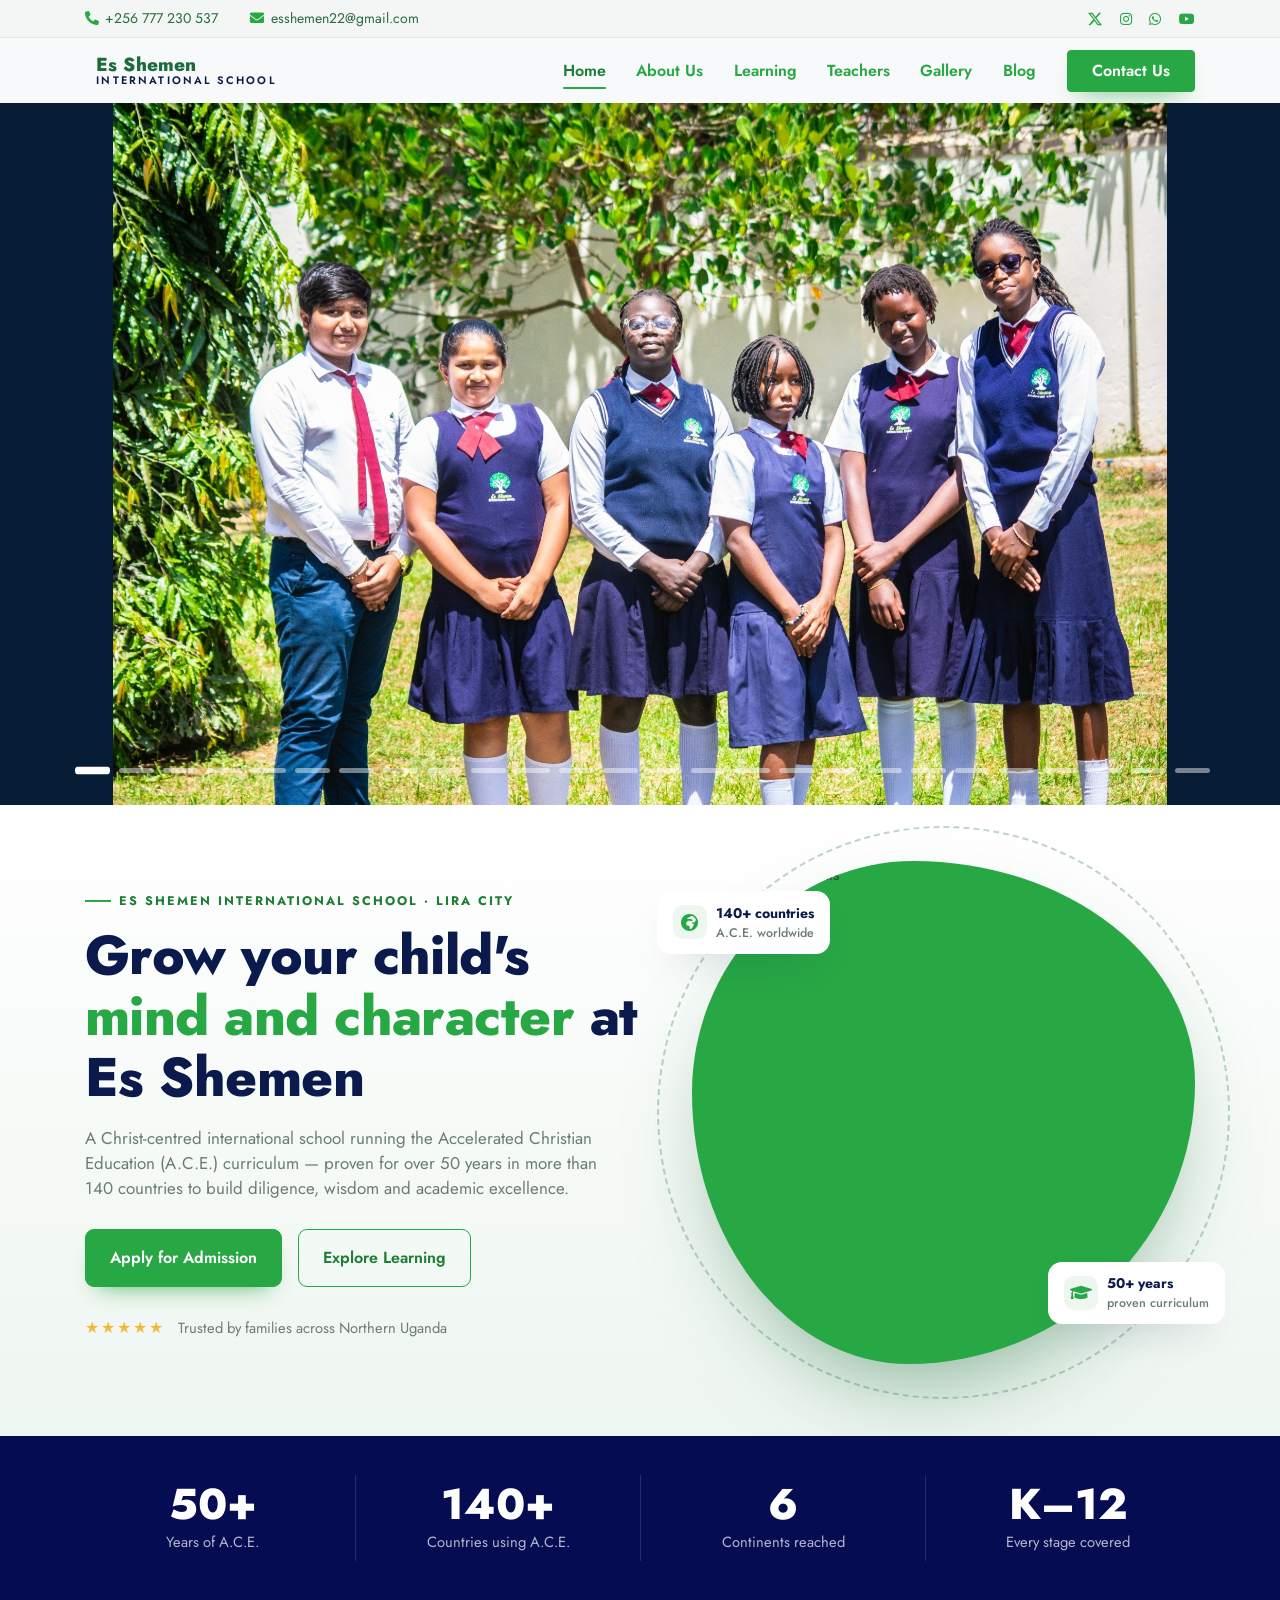
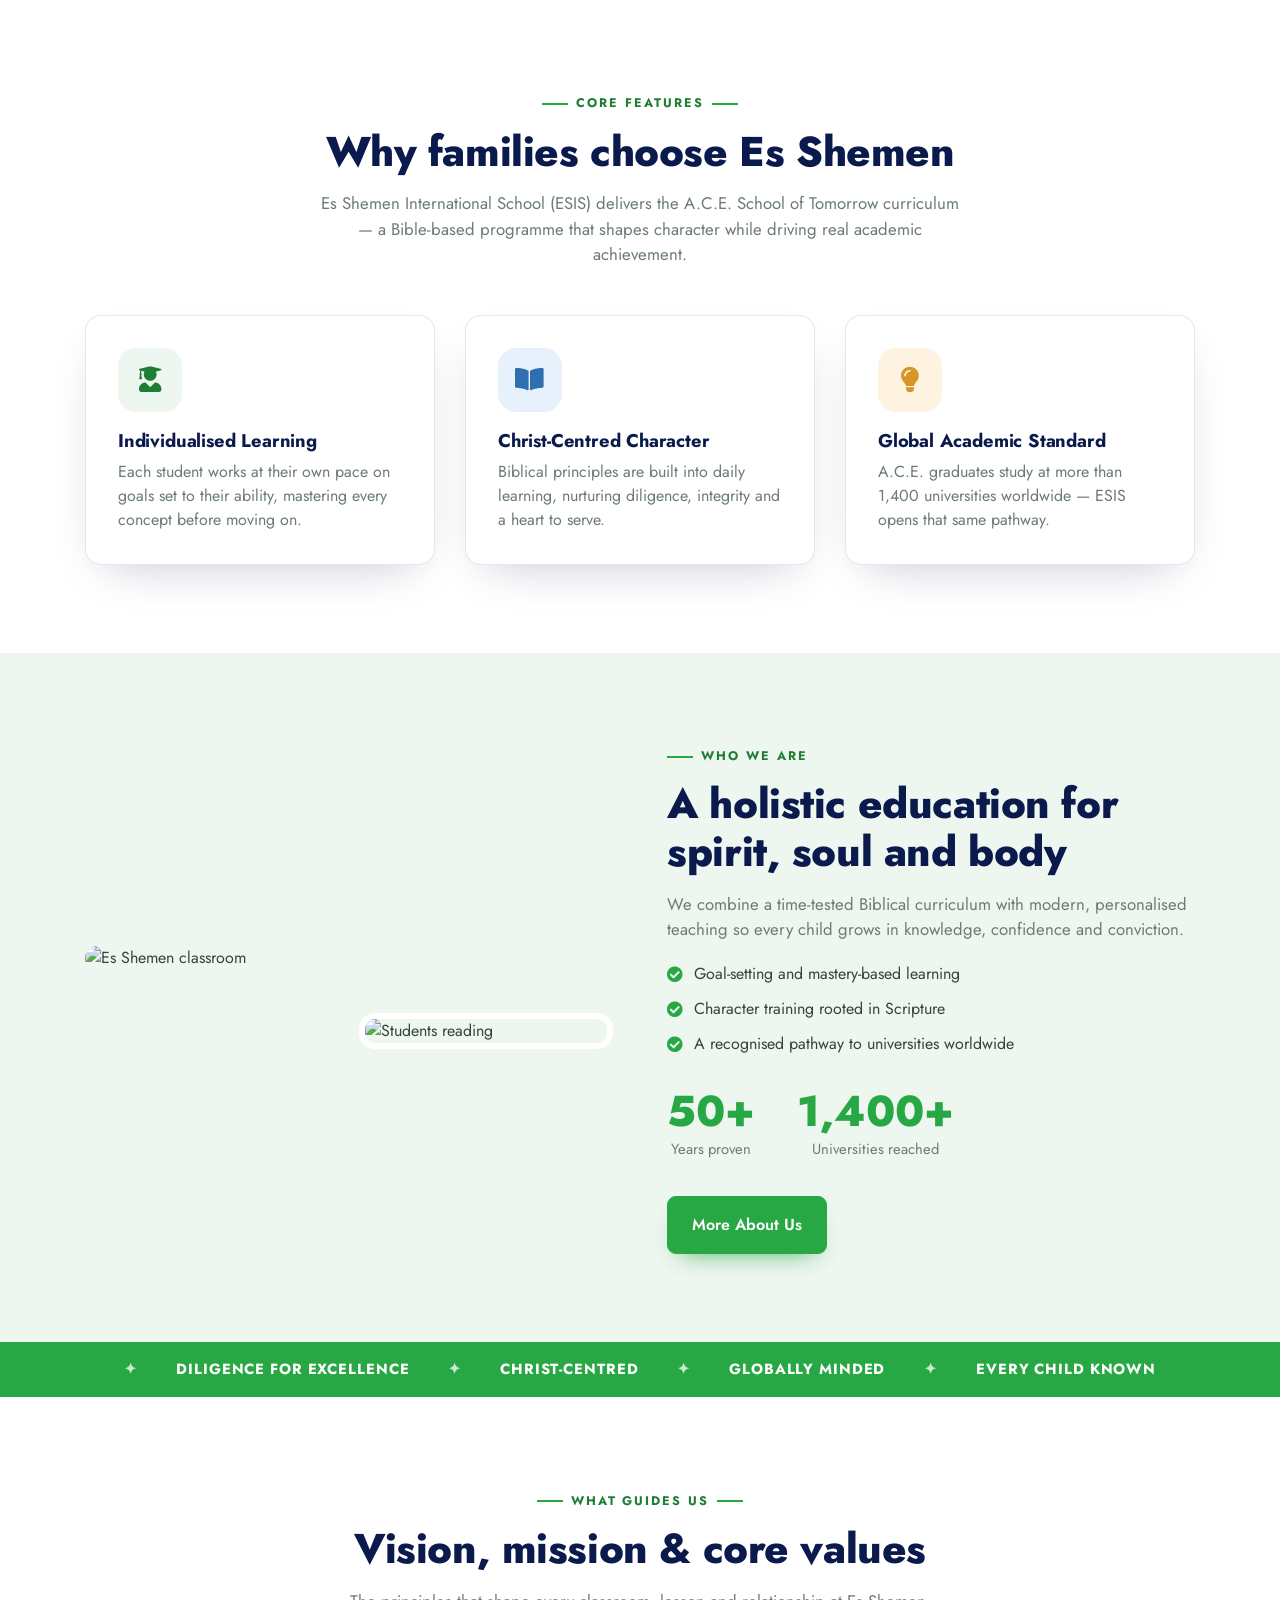
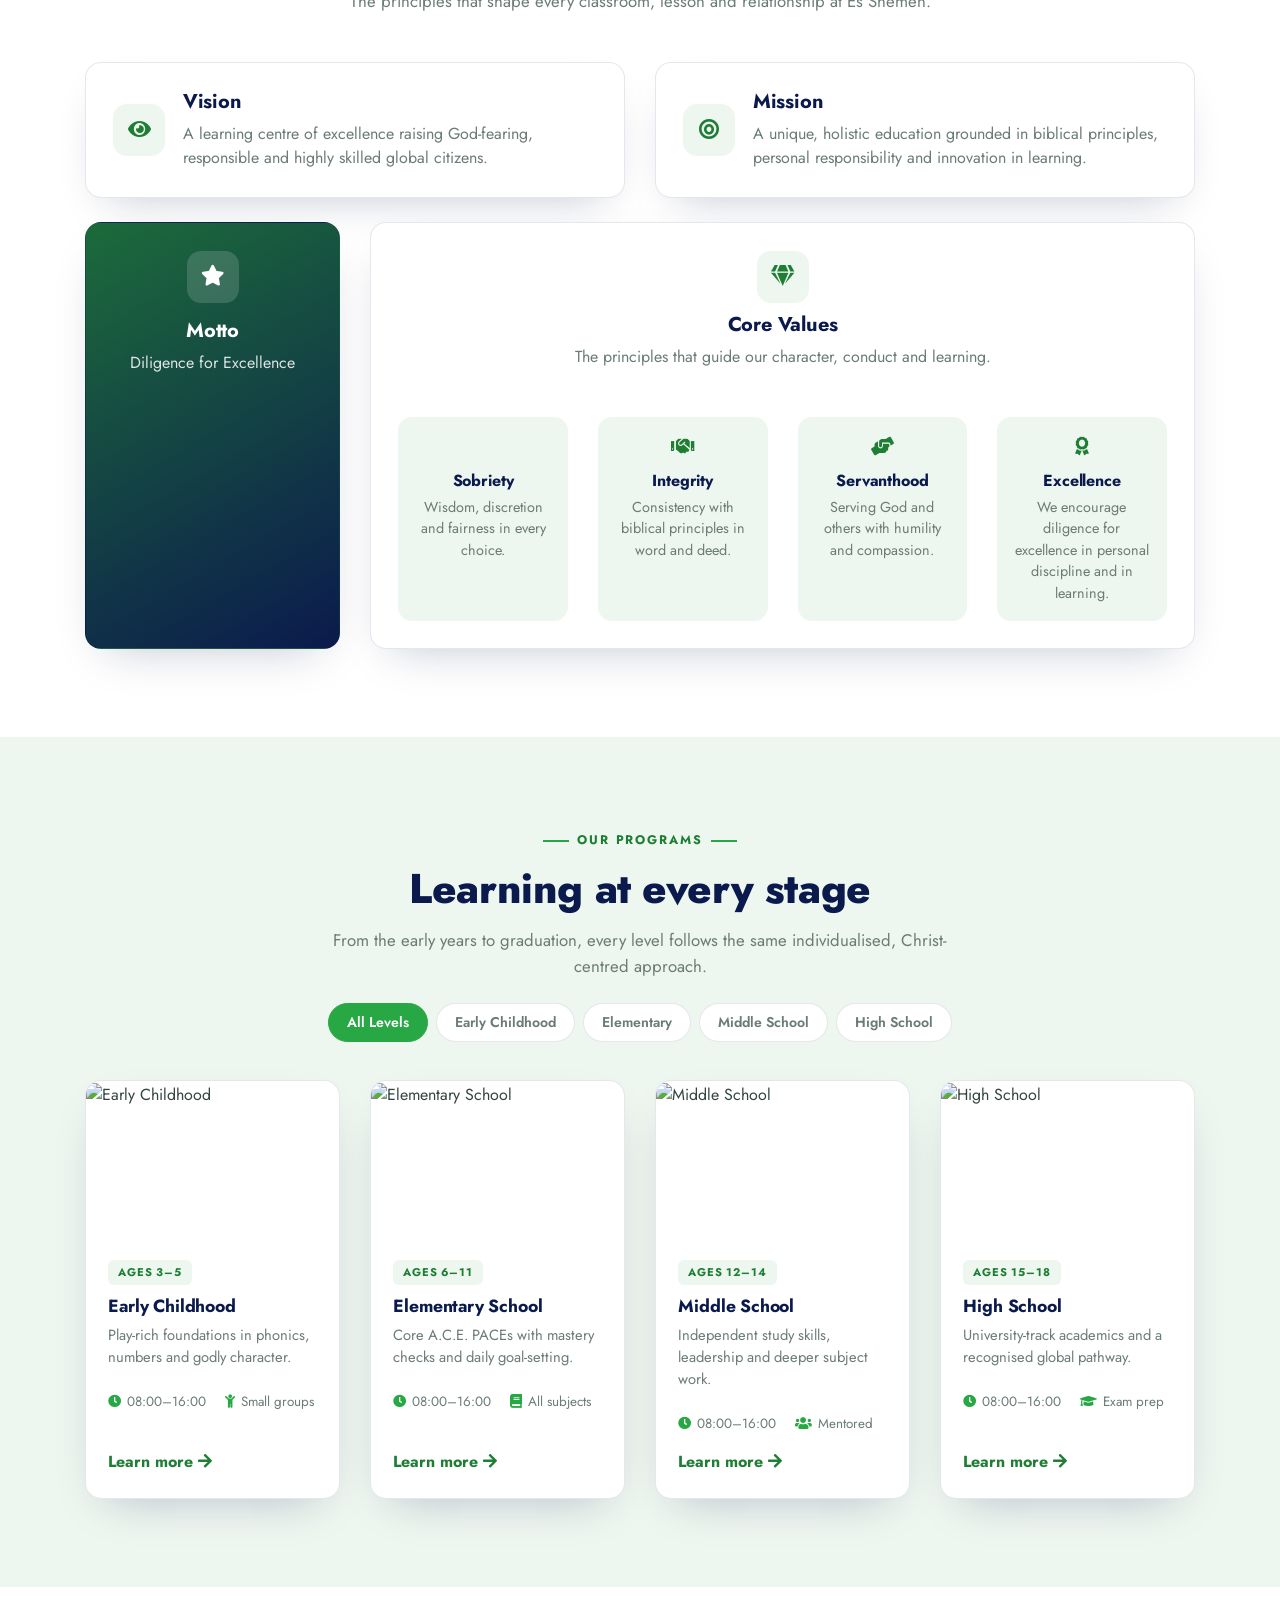
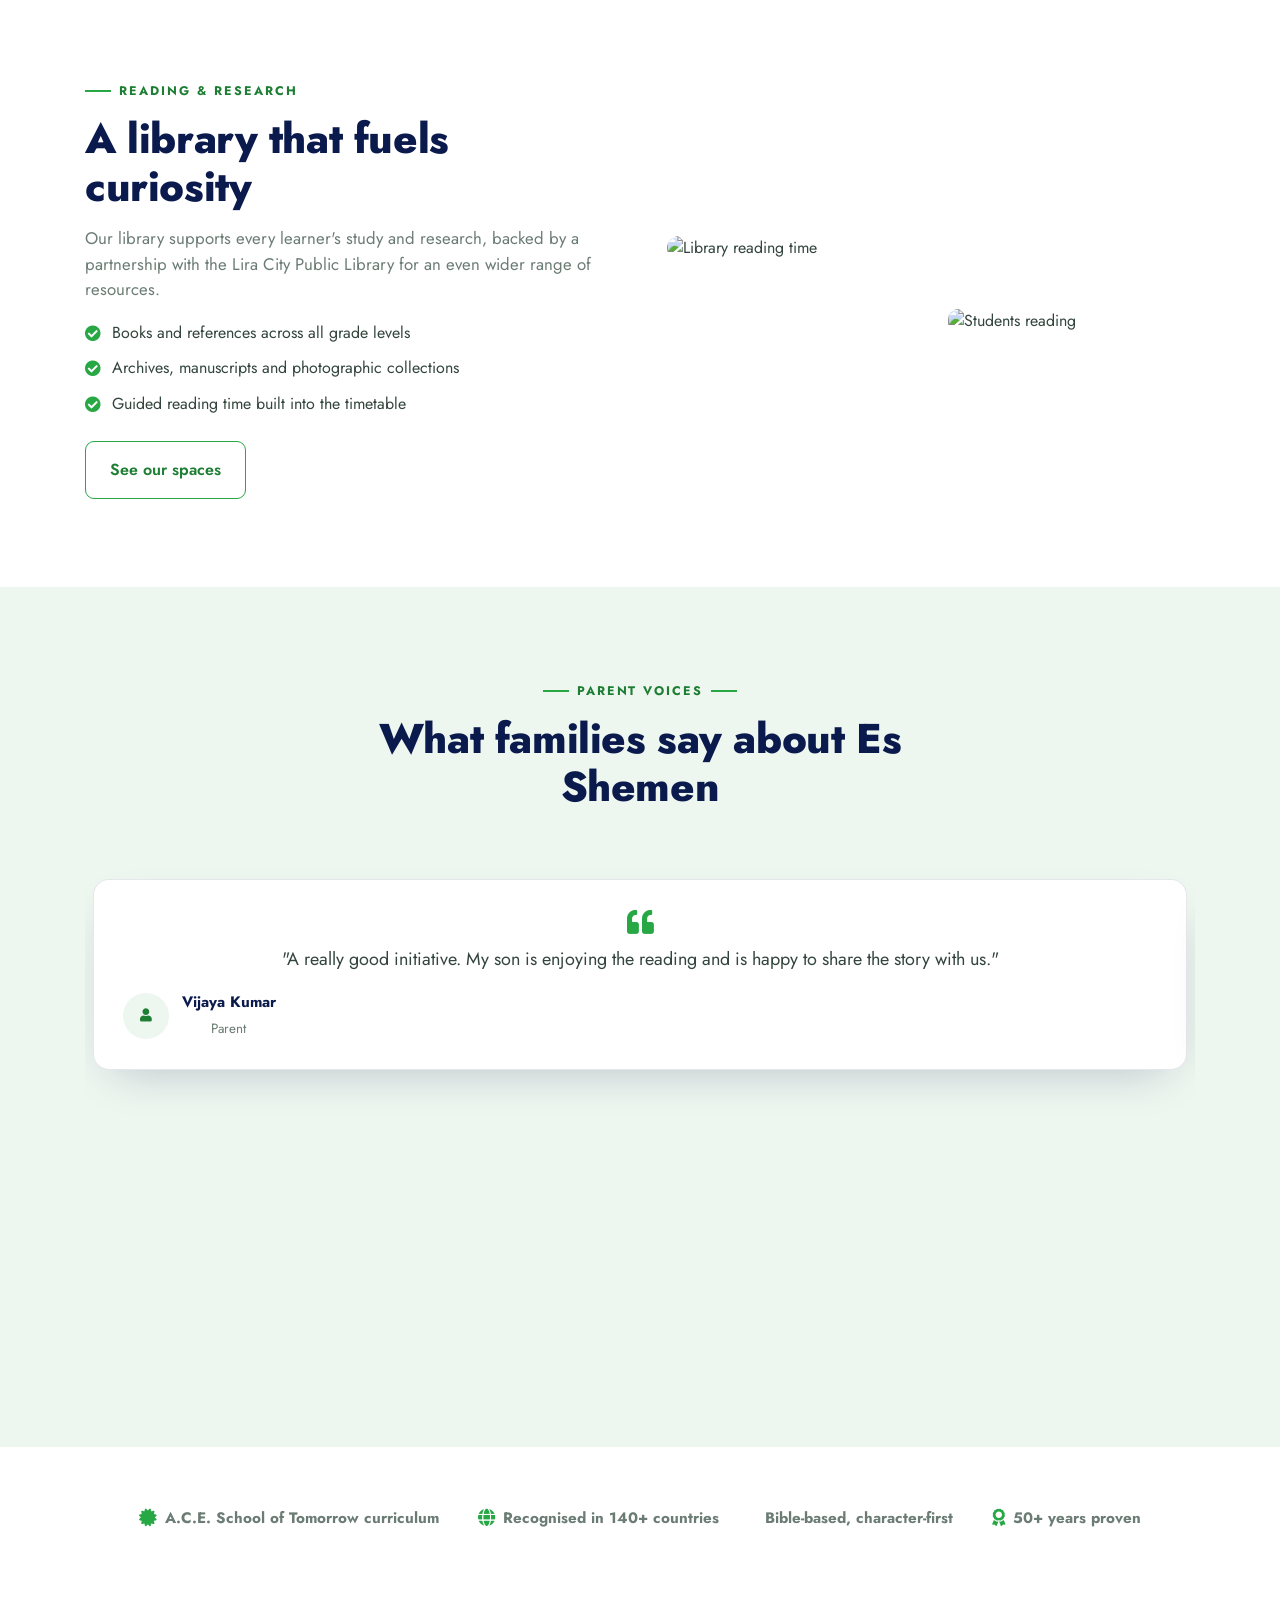
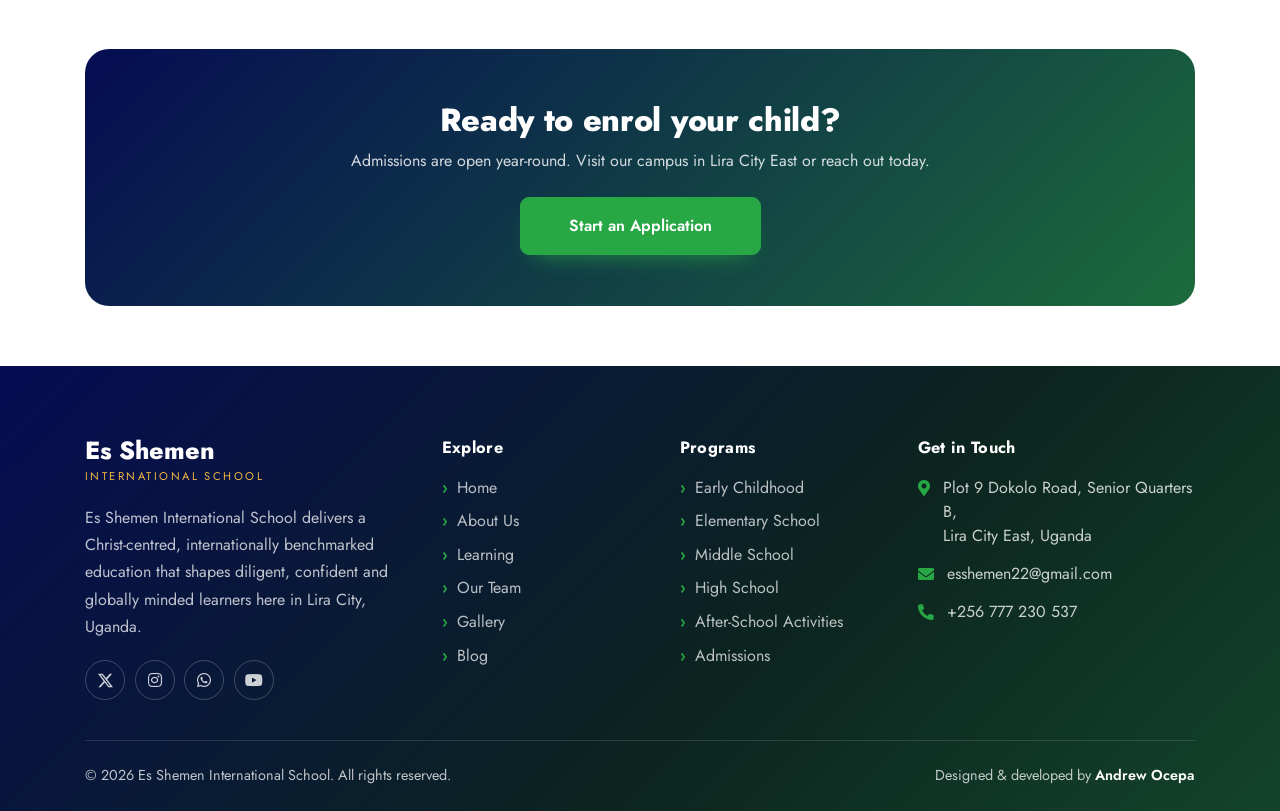
==== commit 30802b5c: "Collage Photos" ====
--- a/index.html
+++ b/index.html
@@ -264,6 +264,8 @@
     .home-hero-gallery__slide.is-active { opacity: 1; }
     .home-hero-gallery__slide::after { content: none; }
     .home-hero-gallery__slide img { width: 100%; height: 100%; object-fit: cover; object-position: center; background: #071d35; }
+    .home-hero-gallery__slide--collage { display: grid; grid-template-columns: repeat(3, minmax(0, 1fr)); gap: .4rem; padding: .4rem; background: #071d35; }
+    .home-hero-gallery__slide--collage img { min-width: 0; object-fit: cover; }
     .home-hero-gallery__content { position: relative; z-index: 1; display: flex; align-items: center; min-height: clamp(430px, 66vh, 700px); padding: 5rem 0 6rem; }
     .home-hero-gallery__copy { max-width: 680px; }
     .home-hero-gallery__eyebrow { display: inline-flex; align-items: center; gap: .55rem; margin-bottom: 1.1rem; color: #bcefd2; font-size: .78rem; font-weight: 800; letter-spacing: .16em; text-transform: uppercase; }
@@ -285,6 +287,8 @@
       .home-hero-gallery { height: min(78vh, 820px); min-height: 560px; }
       .home-hero-gallery__slide { display: flex; align-items: center; justify-content: center; background: #071d35; }
       .home-hero-gallery__slide img { object-fit: contain; }
+      .home-hero-gallery__slide--collage { display: grid; }
+      .home-hero-gallery__slide--collage img { object-fit: cover; }
     }
     @media (prefers-reduced-motion: reduce) { .home-hero-gallery__slide { transition: none; } }
   </style>
@@ -377,20 +381,30 @@
       <div class="home-hero-gallery__slide is-active"><img src="img/Hero%20Section/HS1.jpg" alt="Es Shemen students learning" loading="eager" decoding="async"></div>
       <div class="home-hero-gallery__slide"><img src="img/Hero%20Section/HS2.jpg" alt="Es Shemen school community" loading="lazy" decoding="async"></div>
       <div class="home-hero-gallery__slide"><img src="img/Hero%20Section/HS3.png" alt="Es Shemen learners" loading="lazy" decoding="async"></div>
-      <div class="home-hero-gallery__slide"><img src="img/Hero%20Section/HS4.jpeg" alt="Students at Es Shemen" loading="lazy" decoding="async"></div>
+      <div class="home-hero-gallery__slide home-hero-gallery__slide--collage">
+        <img src="img/Hero%20Section/HS4LEFT.jpeg" alt="Students at Es Shemen" loading="lazy" decoding="async">
+        <img src="img/Hero%20Section/HS4MIDDLE.jpeg" alt="Students at Es Shemen" loading="lazy" decoding="async">
+        <img src="img/Hero%20Section/HS4RIGHT.jpeg" alt="Students at Es Shemen" loading="lazy" decoding="async">
+      </div>
       <div class="home-hero-gallery__slide"><img src="img/Hero%20Section/HS5.jpg" alt="Es Shemen school life" loading="lazy" decoding="async"></div>
-      <div class="home-hero-gallery__slide"><img src="img/Hero%20Section/HS6.jpeg" alt="Es Shemen classroom" loading="lazy" decoding="async"></div>
+      <div class="home-hero-gallery__slide home-hero-gallery__slide--collage">
+        <img src="img/Hero%20Section/HS6LEFT.jpeg" alt="Es Shemen classroom" loading="lazy" decoding="async">
+        <img src="img/Hero%20Section/HS6MIDDLE.jpeg" alt="Es Shemen classroom" loading="lazy" decoding="async">
+        <img src="img/Hero%20Section/HS6RIGHT.jpeg" alt="Es Shemen classroom" loading="lazy" decoding="async">
+      </div>
       <div class="home-hero-gallery__slide"><img src="img/Hero%20Section/HS7.jpeg" alt="Es Shemen students together" loading="lazy" decoding="async"></div>
       <div class="home-hero-gallery__slide"><img src="img/Hero%20Section/HS8.jpg" alt="Es Shemen learning experience" loading="lazy" decoding="async"></div>
-      <div class="home-hero-gallery__slide"><img src="img/Hero%20Section/HS9.jpeg" alt="Es Shemen school activity" loading="lazy" decoding="async"></div>
+      <div class="home-hero-gallery__slide home-hero-gallery__slide--collage">
+        <img src="img/Hero%20Section/HS9LEFT.jpeg" alt="Es Shemen school activity" loading="lazy" decoding="async">
+        <img src="img/Hero%20Section/HS9MIDDLE.jpeg" alt="Es Shemen school activity" loading="lazy" decoding="async">
+        <img src="img/Hero%20Section/HS9RIGHT.jpeg" alt="Es Shemen school activity" loading="lazy" decoding="async">
+      </div>
       <div class="home-hero-gallery__slide"><img src="img/Hero%20Section/HS10.jpg" alt="Es Shemen learners in class" loading="lazy" decoding="async"></div>
       <div class="home-hero-gallery__slide"><img src="img/Hero%20Section/HS11.jpg" alt="Es Shemen students" loading="lazy" decoding="async"></div>
-      <div class="home-hero-gallery__slide"><img src="img/Hero%20Section/HS12.jpeg" alt="Es Shemen school moment" loading="lazy" decoding="async"></div>
       <div class="home-hero-gallery__slide"><img src="img/Hero%20Section/HS13.jpg" alt="Es Shemen school community" loading="lazy" decoding="async"></div>
       <div class="home-hero-gallery__slide"><img src="img/Hero%20Section/HS14.jpeg" alt="Es Shemen learner" loading="lazy" decoding="async"></div>
       <div class="home-hero-gallery__slide"><img src="img/Hero%20Section/HS15.jpg" alt="Es Shemen classroom activity" loading="lazy" decoding="async"></div>
       <div class="home-hero-gallery__slide"><img src="img/Hero%20Section/HS16.jpg" alt="Es Shemen students learning together" loading="lazy" decoding="async"></div>
-      <div class="home-hero-gallery__slide"><img src="img/Hero%20Section/HS17.jpeg" alt="Es Shemen school life" loading="lazy" decoding="async"></div>
       <div class="home-hero-gallery__slide"><img src="img/Hero%20Section/HS18.jpg" alt="Es Shemen learners in action" loading="lazy" decoding="async"></div>
       <div class="home-hero-gallery__slide"><img src="img/Hero%20Section/HS19.jpg" alt="Es Shemen students" loading="lazy" decoding="async"></div>
       <div class="home-hero-gallery__slide"><img src="img/Hero%20Section/HS20.jpeg" alt="Es Shemen school activity" loading="lazy" decoding="async"></div>
@@ -401,6 +415,7 @@
       <div class="home-hero-gallery__slide"><img src="img/Hero%20Section/HS24.jpeg" alt="Es Shemen school life" loading="lazy" decoding="async"></div>
       <div class="home-hero-gallery__slide"><img src="img/Hero%20Section/HS25.jpeg" alt="Es Shemen students learning" loading="lazy" decoding="async"></div>
       <div class="home-hero-gallery__slide"><img src="img/Hero%20Section/HS26.jpeg" alt="Es Shemen learners together" loading="lazy" decoding="async"></div>
+      <div class="home-hero-gallery__slide"><img src="img/Hero%20Section/HS27.jpeg" alt="Es Shemen school life" loading="lazy" decoding="async"></div>
     </div>
     <div class="home-hero-gallery__controls" aria-label="Hero image selector"></div>
   </section>
--- a/css/style.css
+++ b/css/style.css
@@ -10577,9 +10577,9 @@
 .es-value p { color: var(--es-muted); margin: 0; }
 .es-value--wide { text-align: left; display: flex; gap: 1.1rem; align-items: center; }
 .es-value--wide .es-value__icon { margin: 0; flex-shrink: 0; }
-.es-core-values { text-align: left; }
-.es-core-values__heading { display: flex; gap: 1rem; align-items: center; }
-.es-core-values__heading .es-value__icon { margin: 0; flex-shrink: 0; }
+.es-core-values { text-align: center; }
+.es-core-values__heading { display: flex; flex-direction: column; gap: .65rem; align-items: center; text-align: center; }
+.es-core-values__heading .es-value__icon { margin: 0 auto; flex-shrink: 0; }
 .es-core-values__items { margin-top: 1.5rem; }
 .es-core-value { height: 100%; padding: 1rem; background: var(--es-mint); border-radius: 14px; text-align: center; }
 .es-core-value__icon { color: var(--es-green-dark); font-size: 1.15rem; margin-bottom: .65rem; }
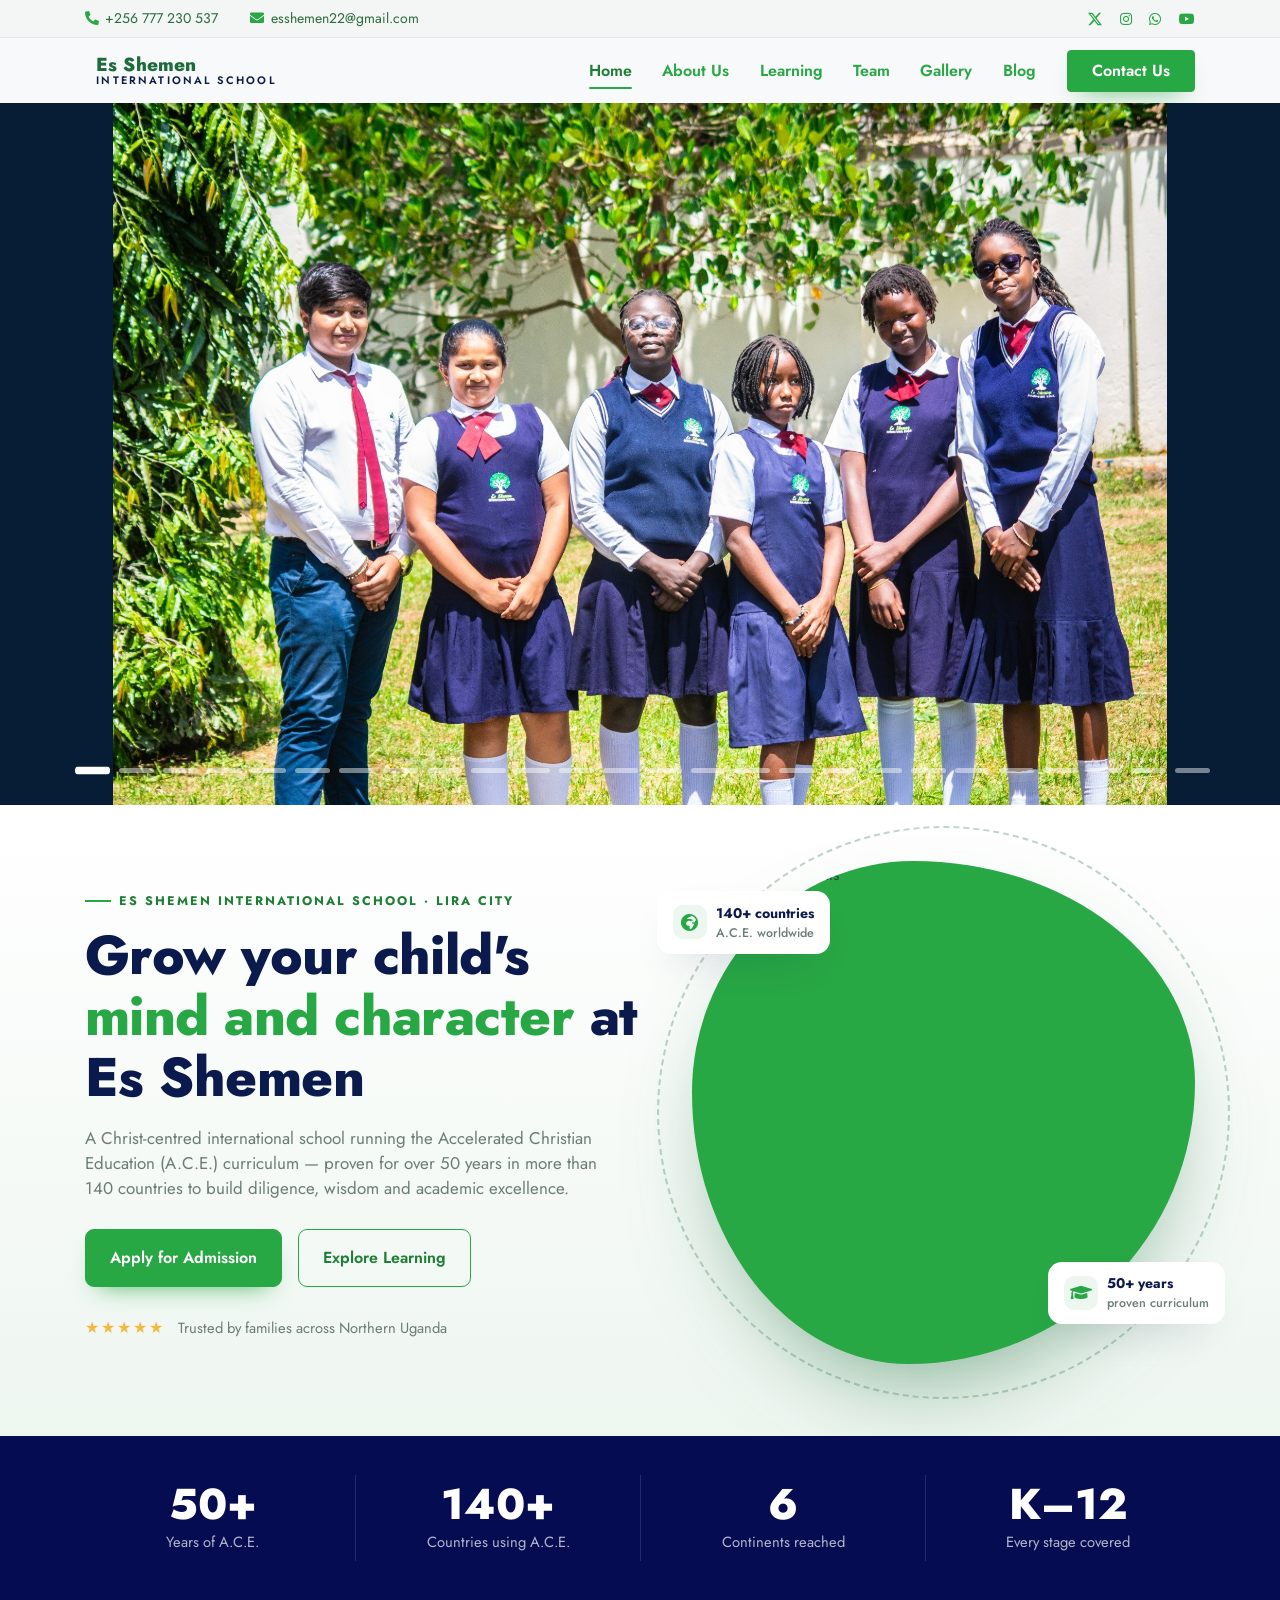
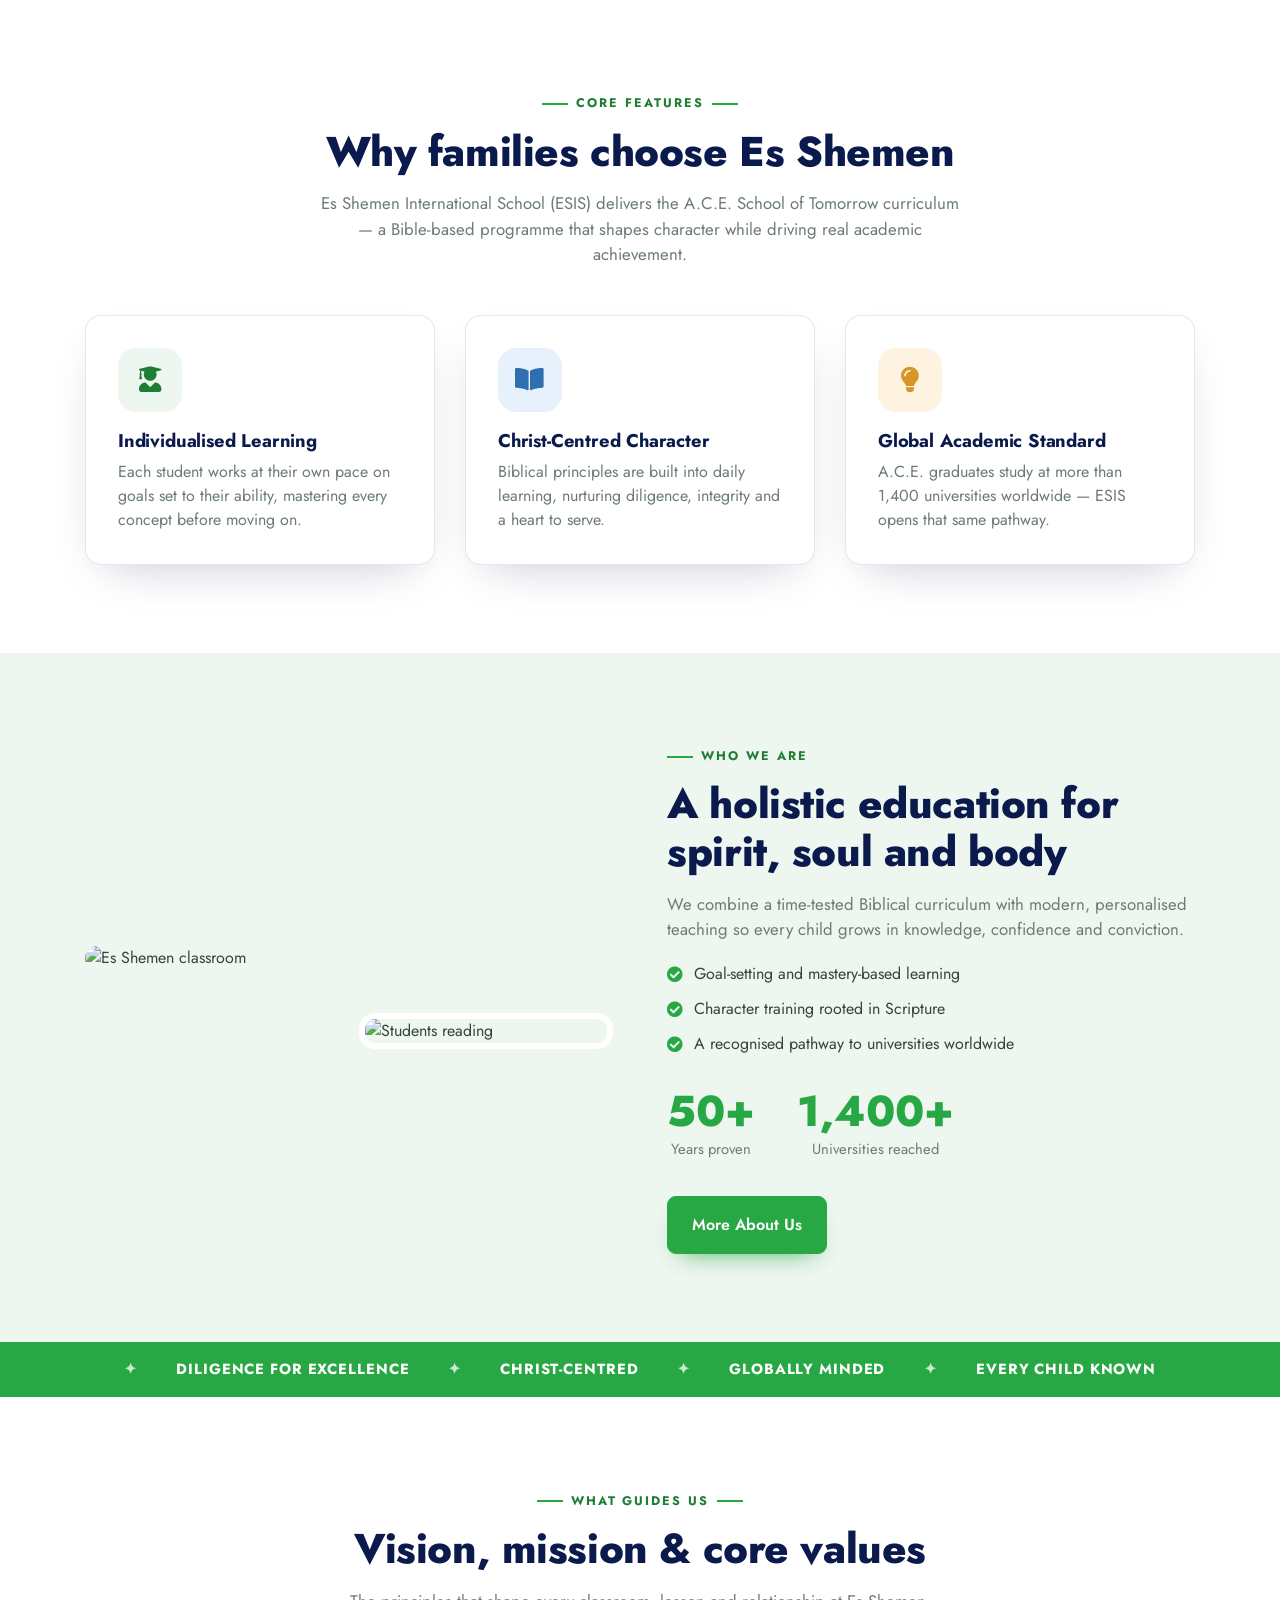
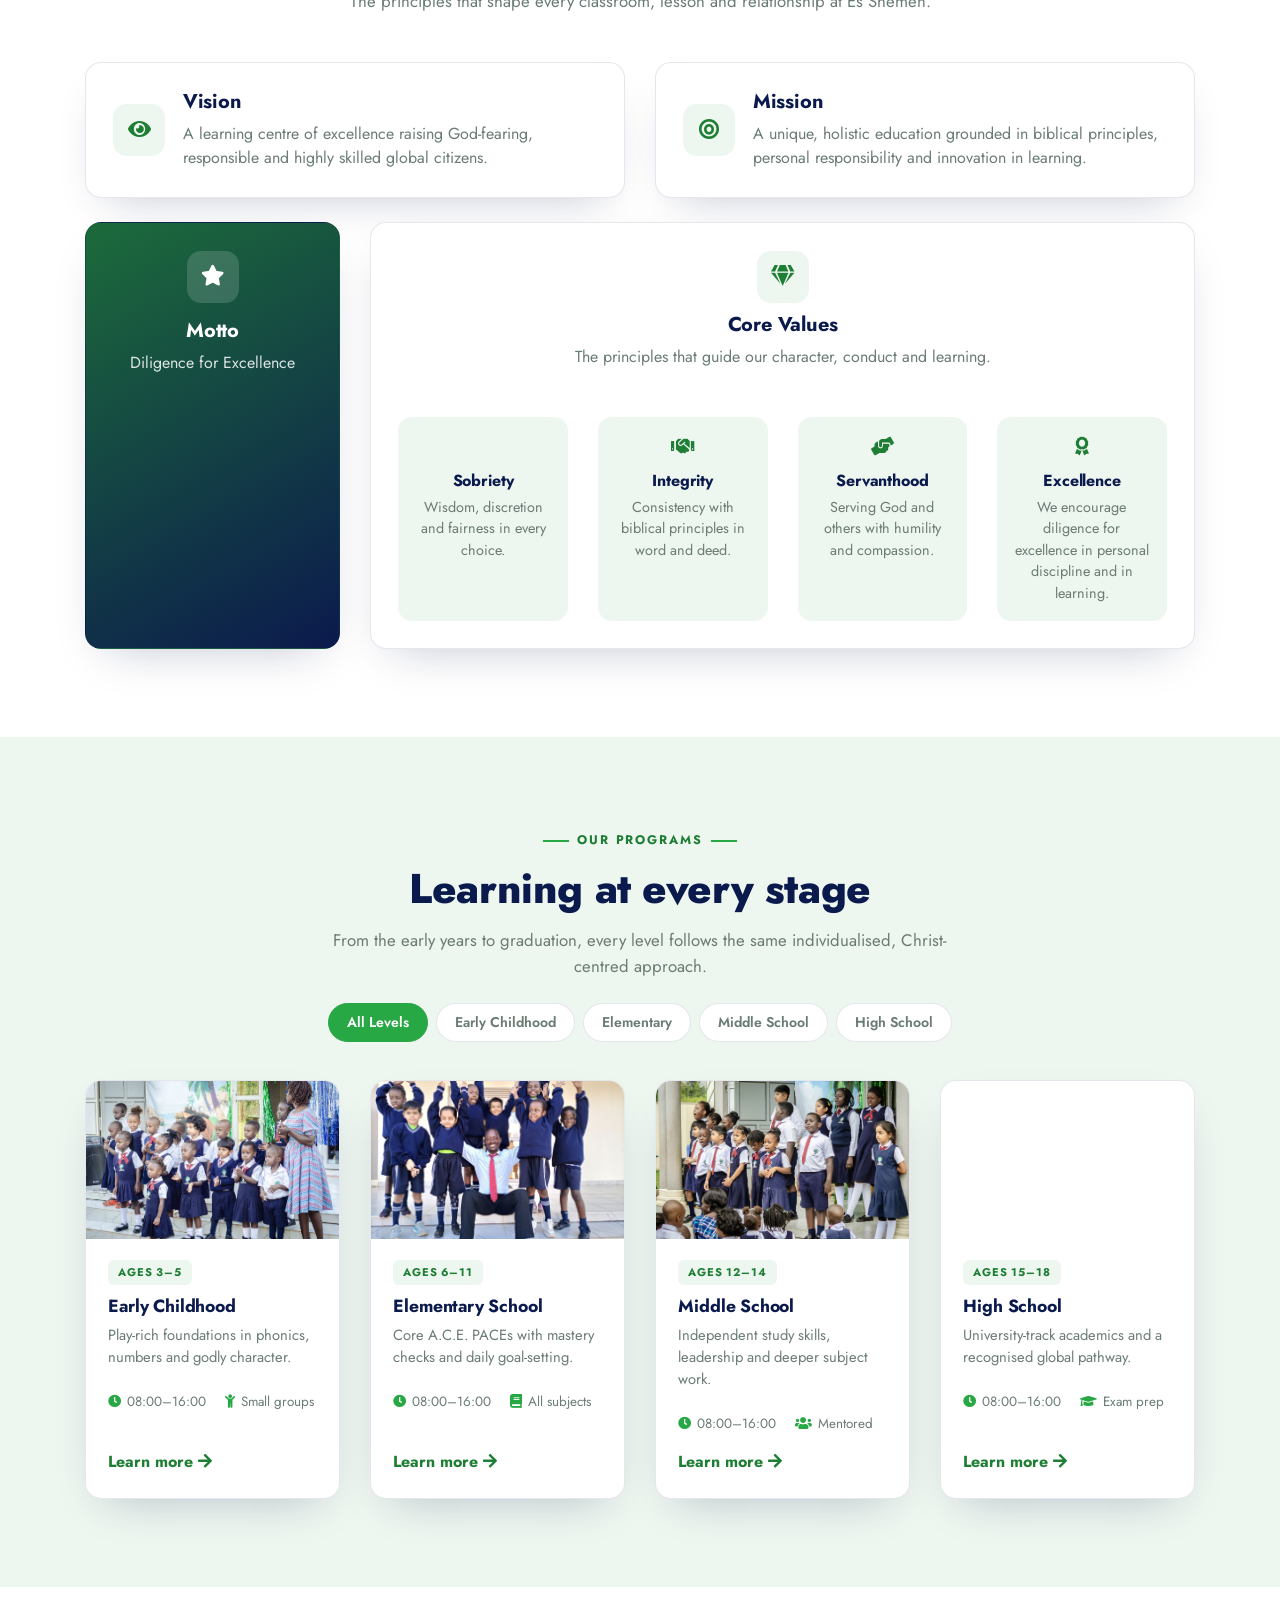
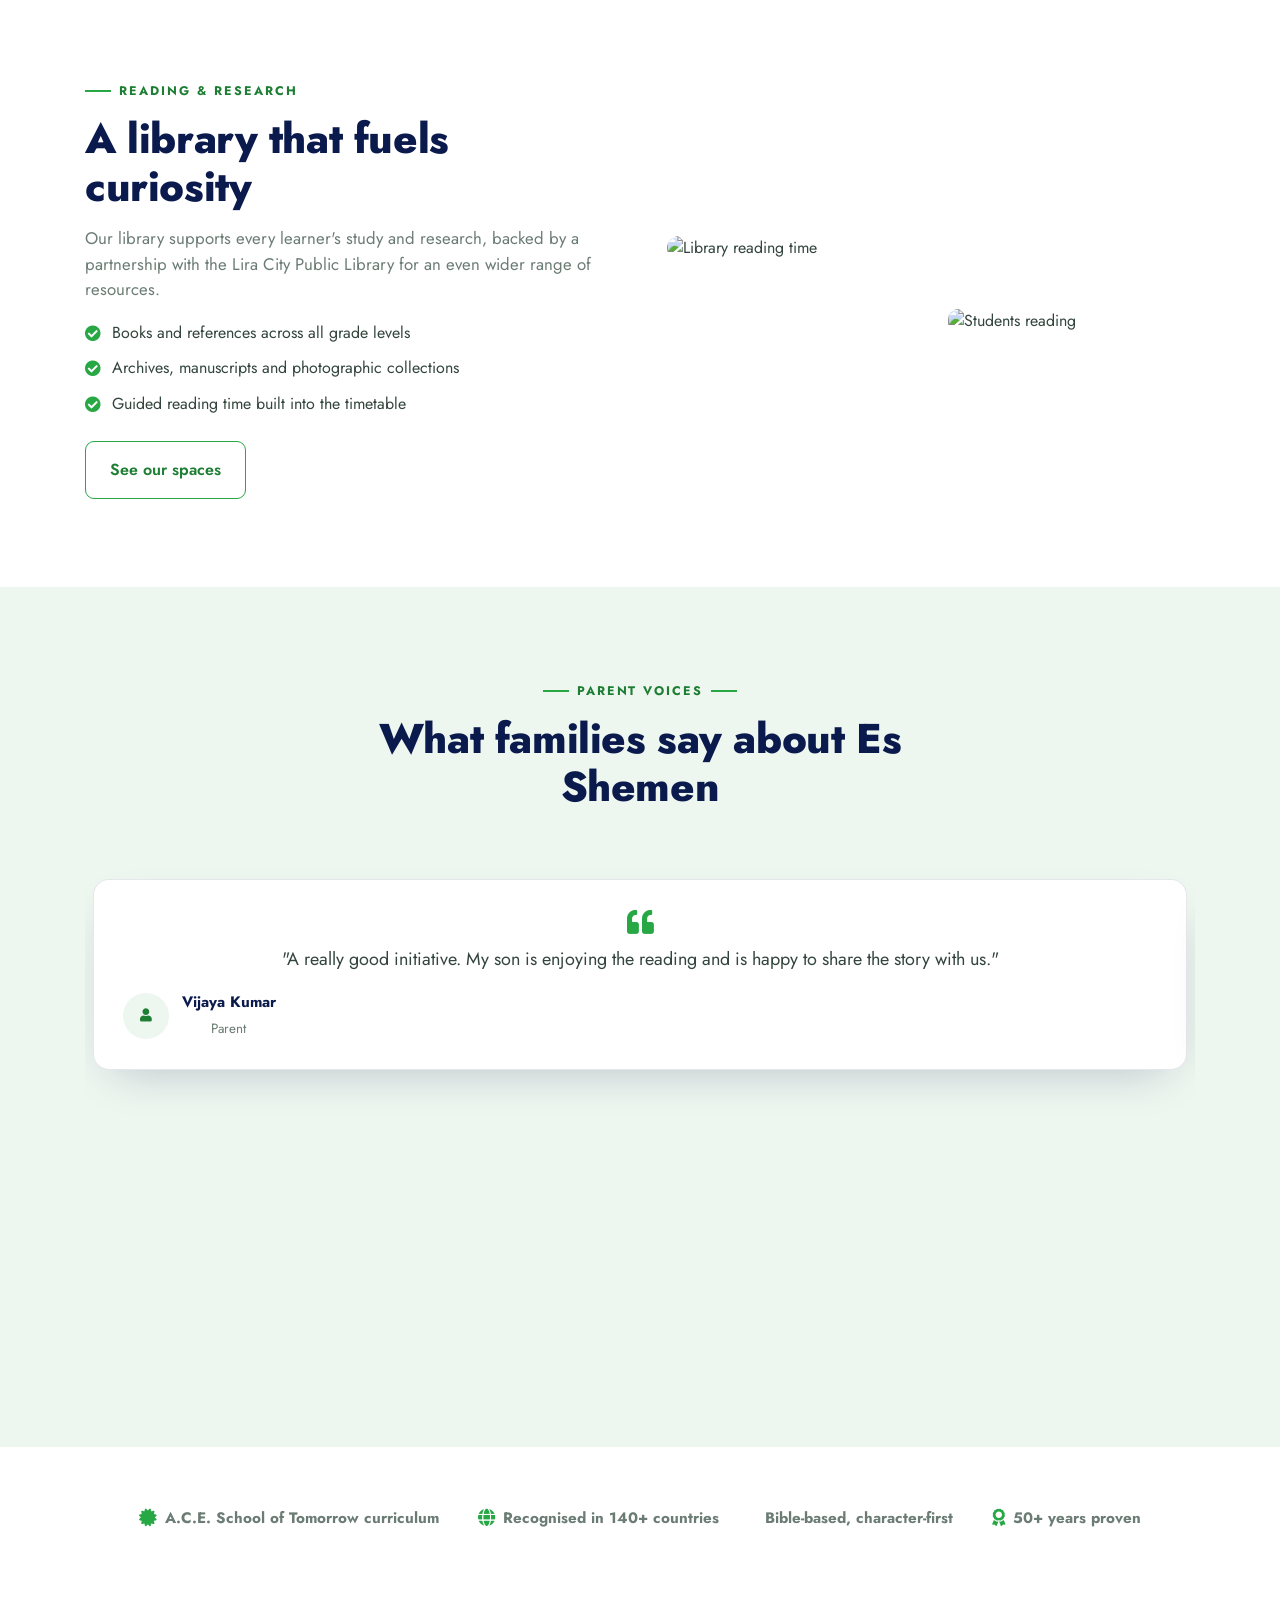
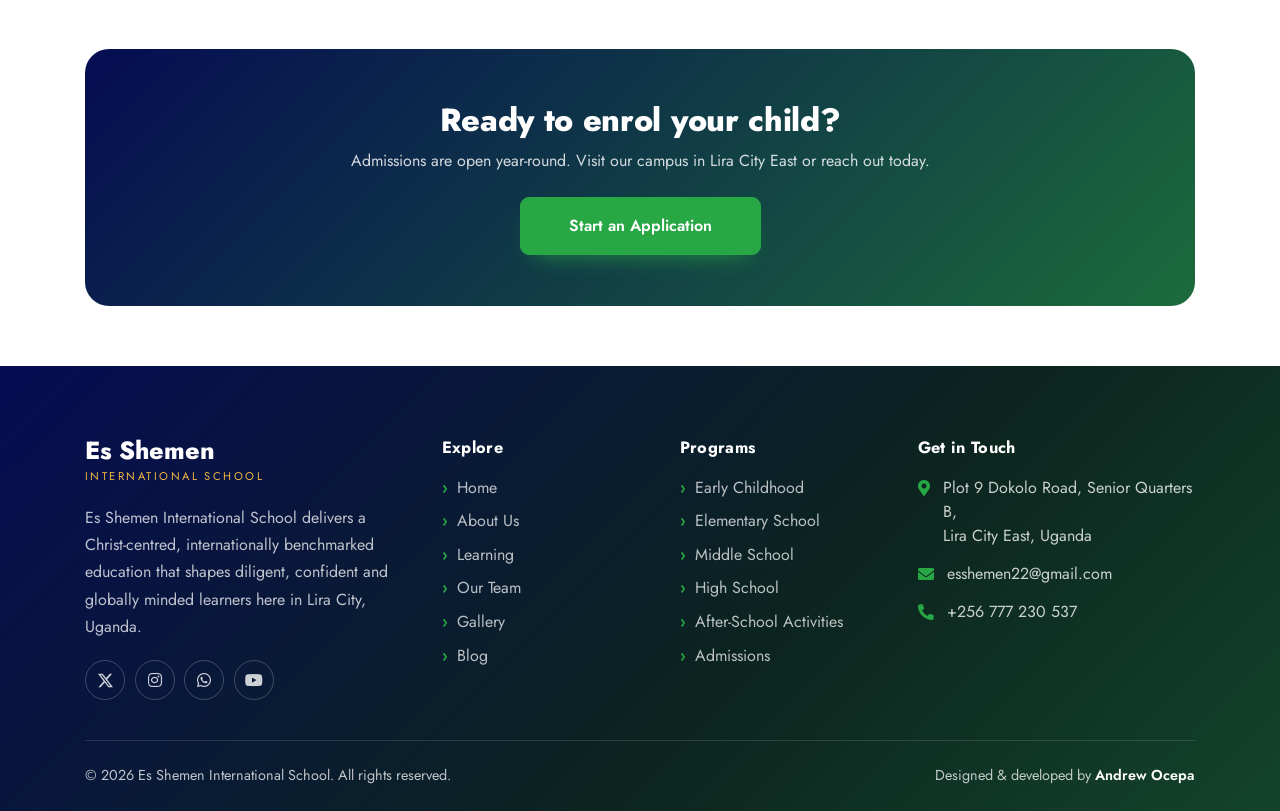
==== commit 12f2a2c8: "Admin Pages" ====
--- a/index.html
+++ b/index.html
@@ -364,7 +364,7 @@
             <a href="index.html" class="nav-item nav-link active">Home</a>
             <a href="about.html" class="nav-item nav-link">About Us</a>
             <a href="class.html" class="nav-item nav-link">Learning</a>
-            <a href="team.html" class="nav-item nav-link">Teachers</a>
+            <a href="team.html" class="nav-item nav-link">Team</a>
             <a href="gallery.html" class="nav-item nav-link">Gallery</a>
             <a href="blog.html" class="nav-item nav-link">Blog</a>
             <a href="contact.html" class="btn btn-success px-4 site-nav-cta">Contact Us</a>
@@ -692,7 +692,7 @@
           <div class="row g-4" id="progGrid">
             <div class="col-md-6 col-lg-3 es-prog-col" data-cat="early">
               <div class="es-prog">
-                <div class="es-prog__img"><img src="img/readingtime/readingtime_2.jpg" alt="Early Childhood" loading="lazy" decoding="async"></div>
+                <div class="es-prog__img"><img src="img/readingtime/EarlyChildhood.jpg" alt="Early Childhood learners" loading="lazy" decoding="async"></div>
                 <div class="es-prog__body">
                   <span class="es-prog__tag">Ages 3&ndash;5</span>
                   <h4>Early Childhood</h4>
@@ -704,7 +704,7 @@
             </div>
             <div class="col-md-6 col-lg-3 es-prog-col" data-cat="elementary">
               <div class="es-prog">
-                <div class="es-prog__img"><img src="img/carousel/fun.jpg" alt="Elementary School" loading="lazy" decoding="async"></div>
+                <div class="es-prog__img"><img src="img/readingtime/Elementary%20School.jpg" alt="Elementary School learners" loading="lazy" decoding="async"></div>
                 <div class="es-prog__body">
                   <span class="es-prog__tag">Ages 6&ndash;11</span>
                   <h4>Elementary School</h4>
@@ -716,7 +716,7 @@
             </div>
             <div class="col-md-6 col-lg-3 es-prog-col" data-cat="middle">
               <div class="es-prog">
-                <div class="es-prog__img"><img src="img/readingtime/readingtime_14.jpg" alt="Middle School" loading="lazy" decoding="async"></div>
+                <div class="es-prog__img"><img src="img/readingtime/MiddleSchool.jpg" alt="Middle School learners" loading="lazy" decoding="async"></div>
                 <div class="es-prog__body">
                   <span class="es-prog__tag">Ages 12&ndash;14</span>
                   <h4>Middle School</h4>
@@ -728,7 +728,7 @@
             </div>
             <div class="col-md-6 col-lg-3 es-prog-col" data-cat="high">
               <div class="es-prog">
-                <div class="es-prog__img"><img src="img/graduation/IMG-20250221-WA0006.jpg" alt="High School" loading="lazy" decoding="async"></div>
+                <div class="es-prog__img"><img src="img/readingtime/Highschool.jpg" alt="High School learners" loading="lazy" decoding="async"></div>
                 <div class="es-prog__body">
                   <span class="es-prog__tag">Ages 15&ndash;18</span>
                   <h4>High School</h4>
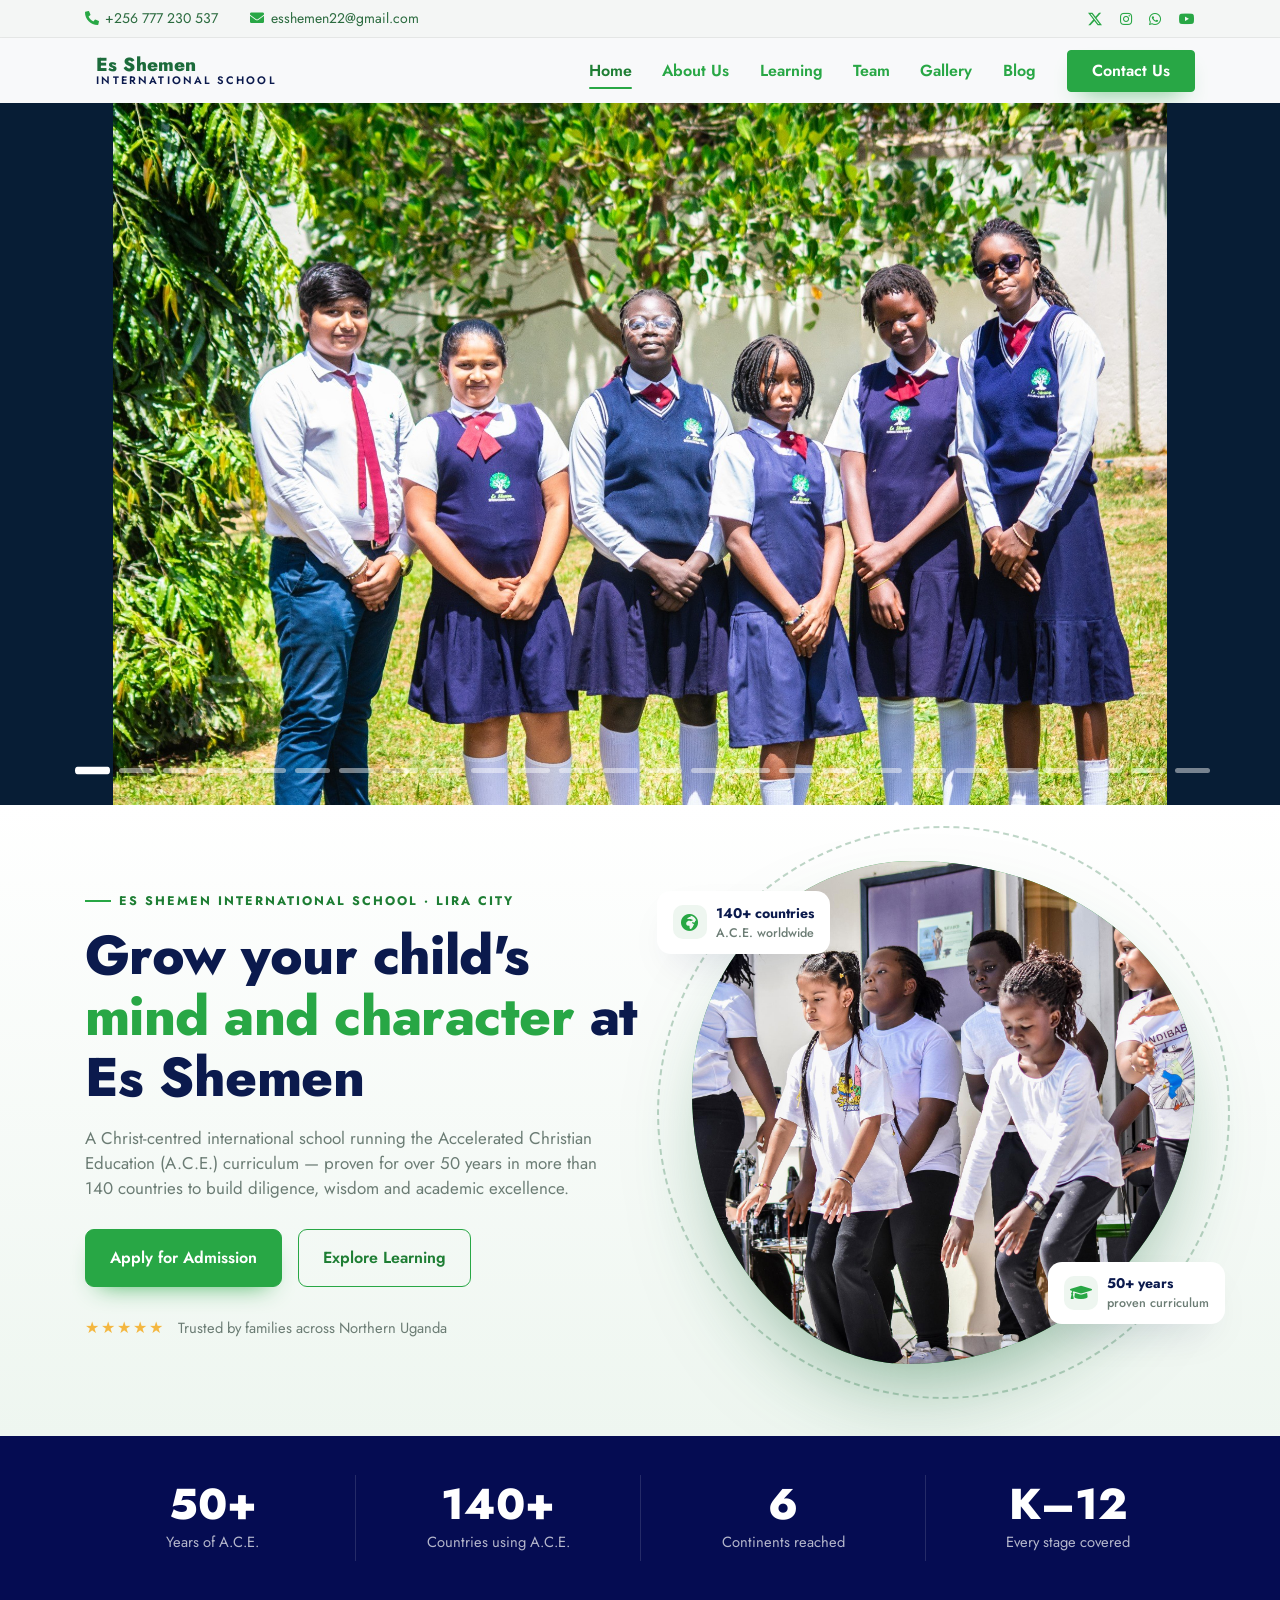
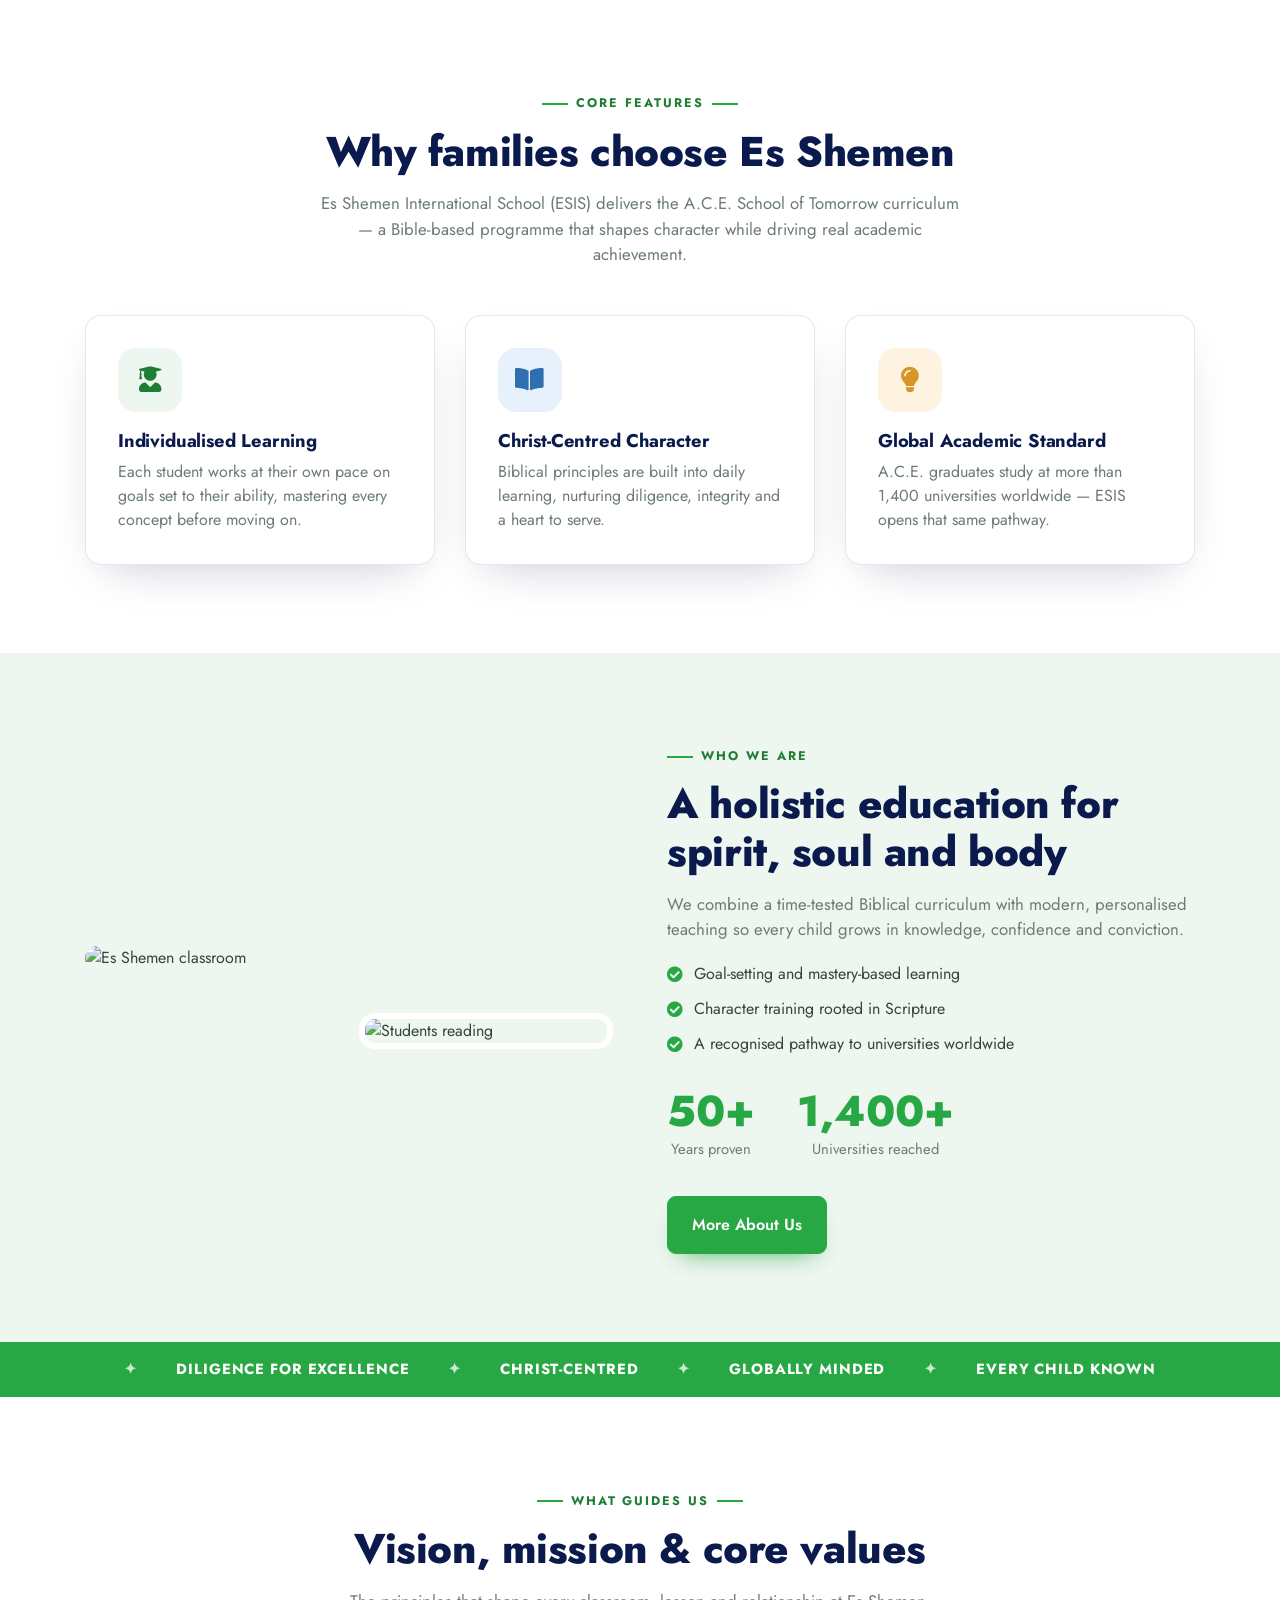
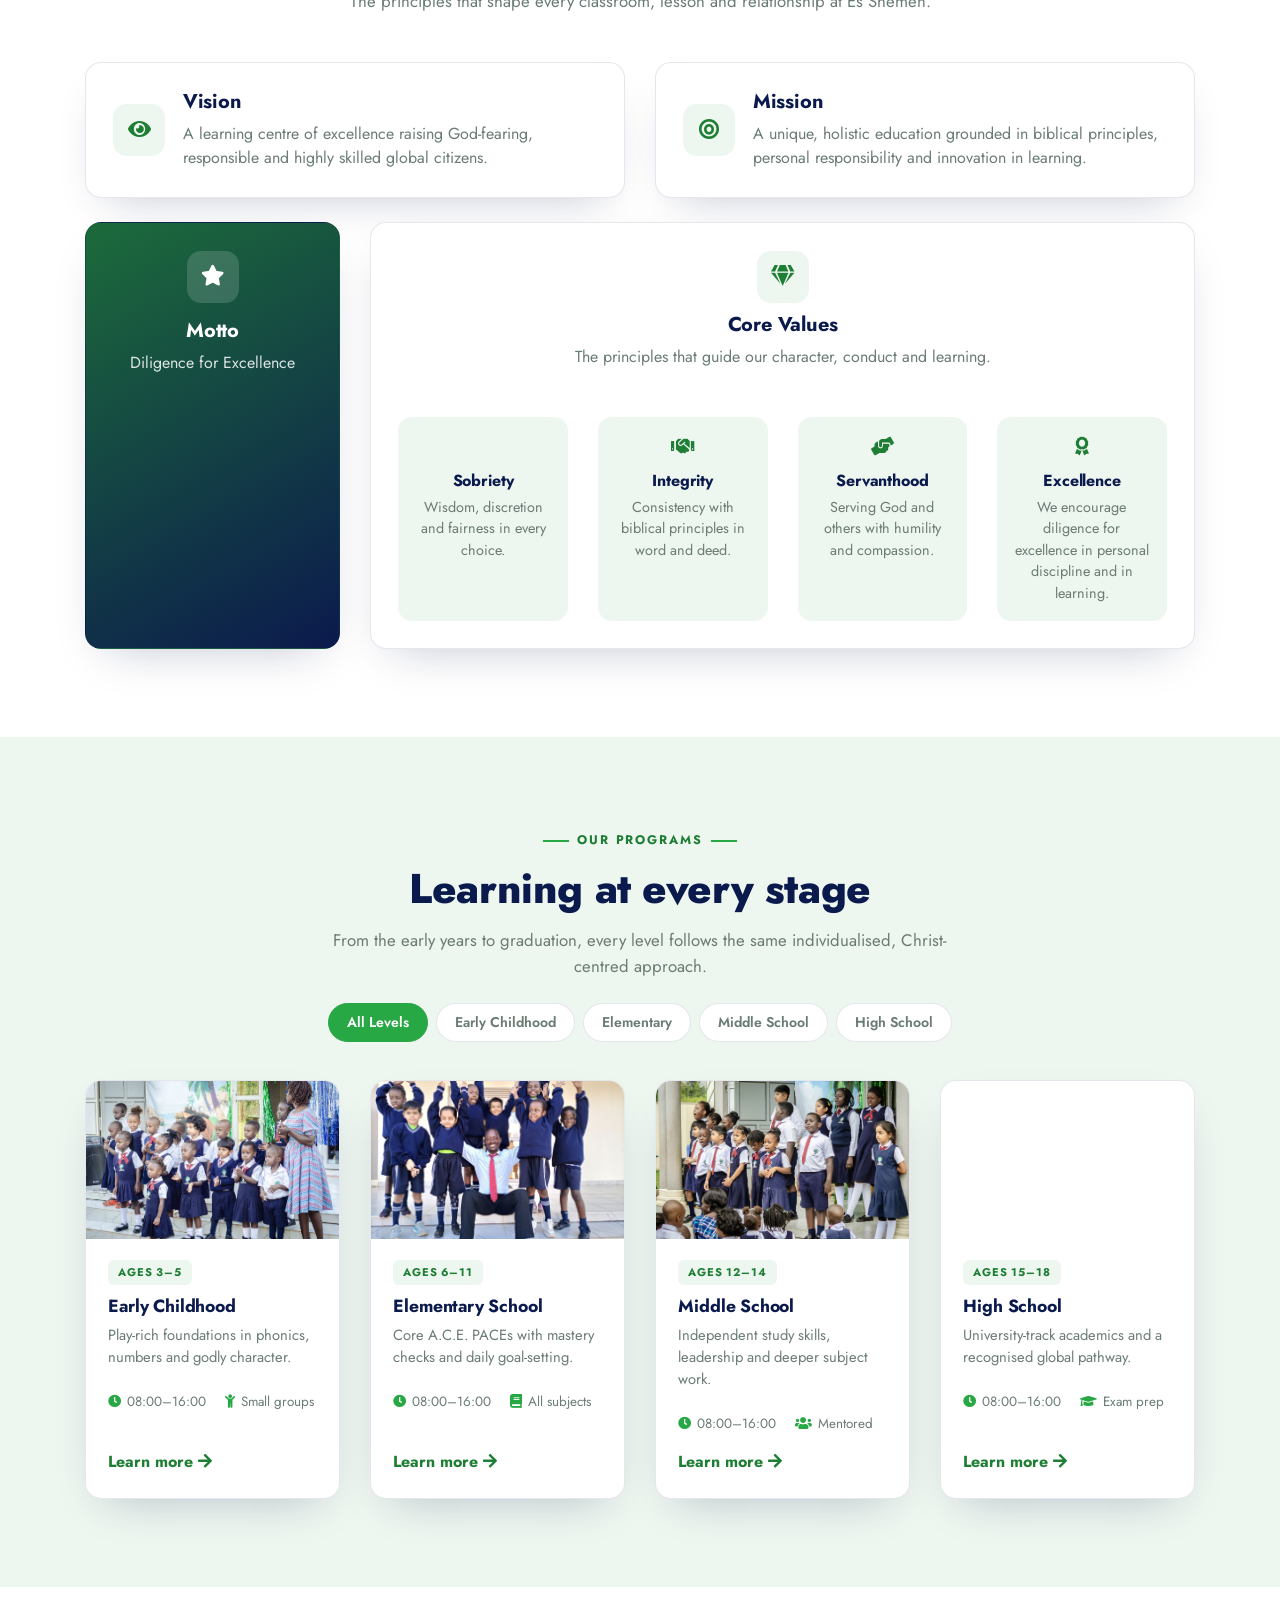
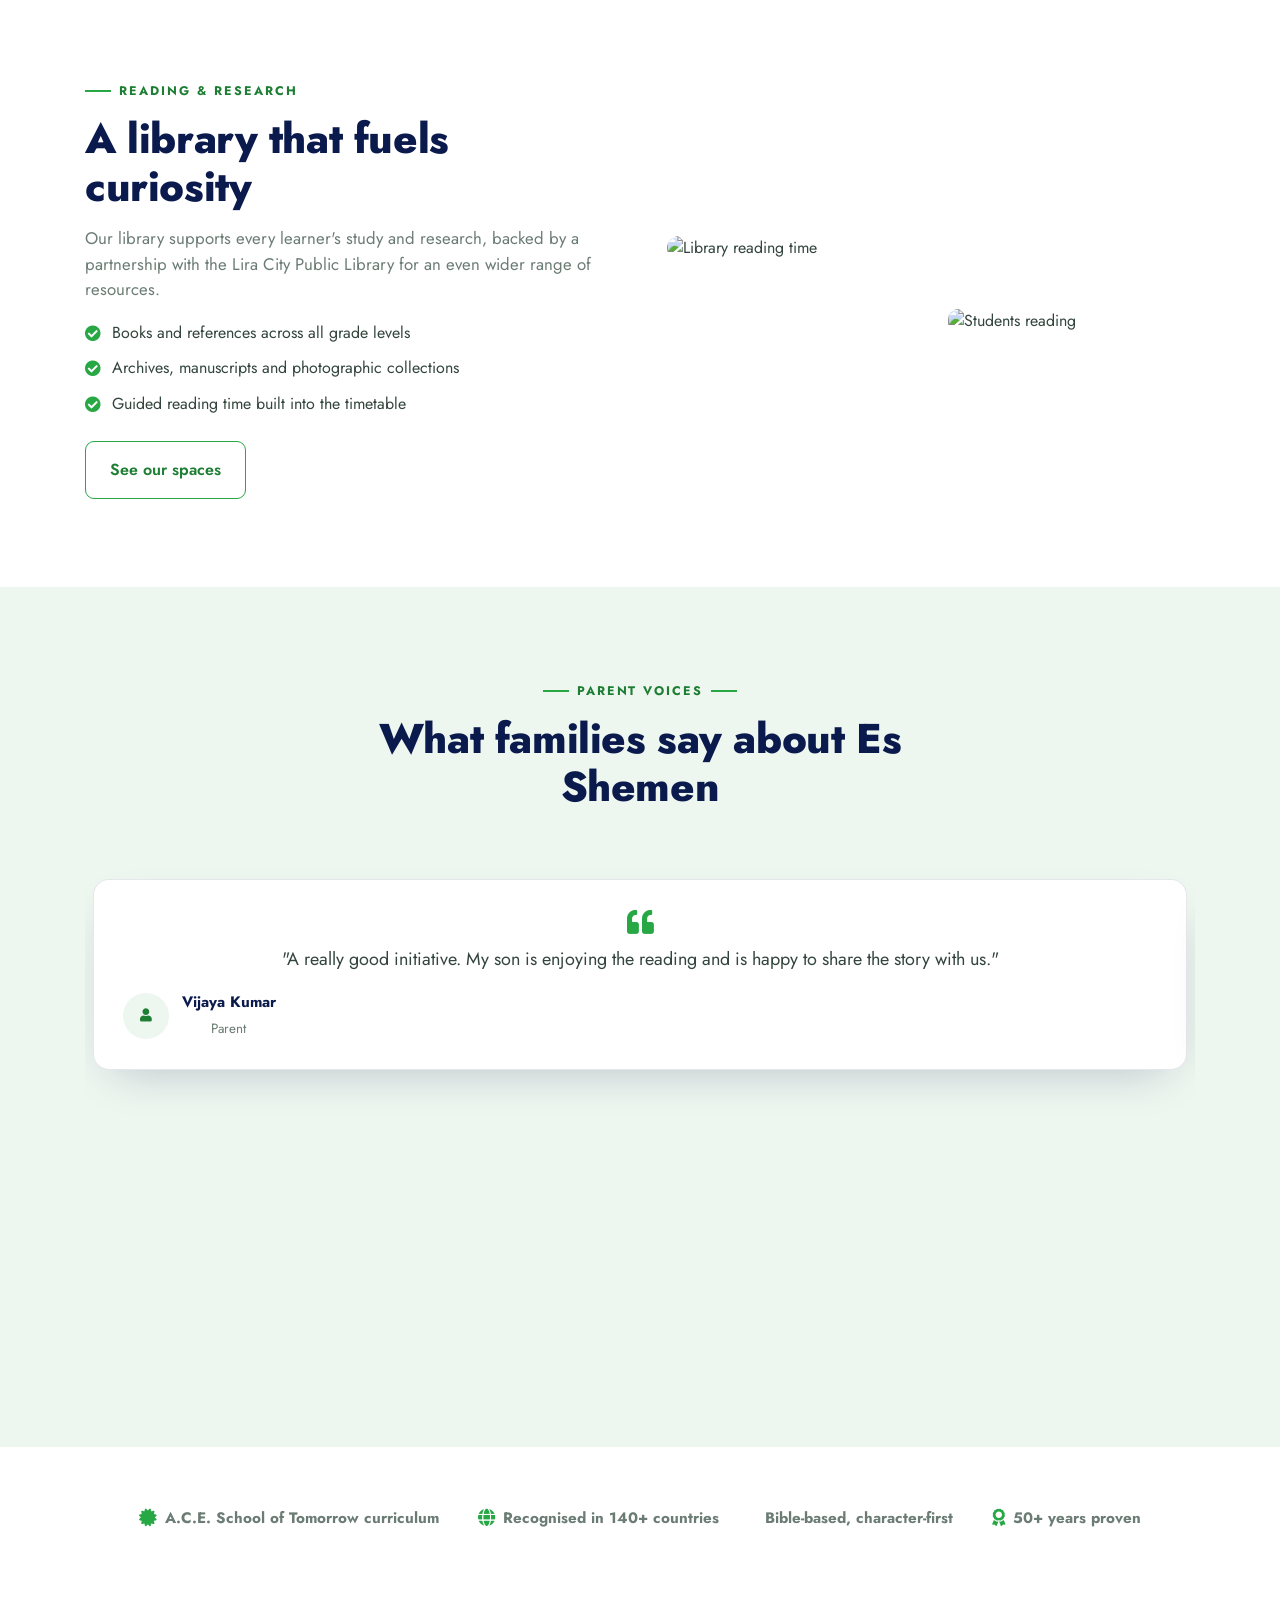
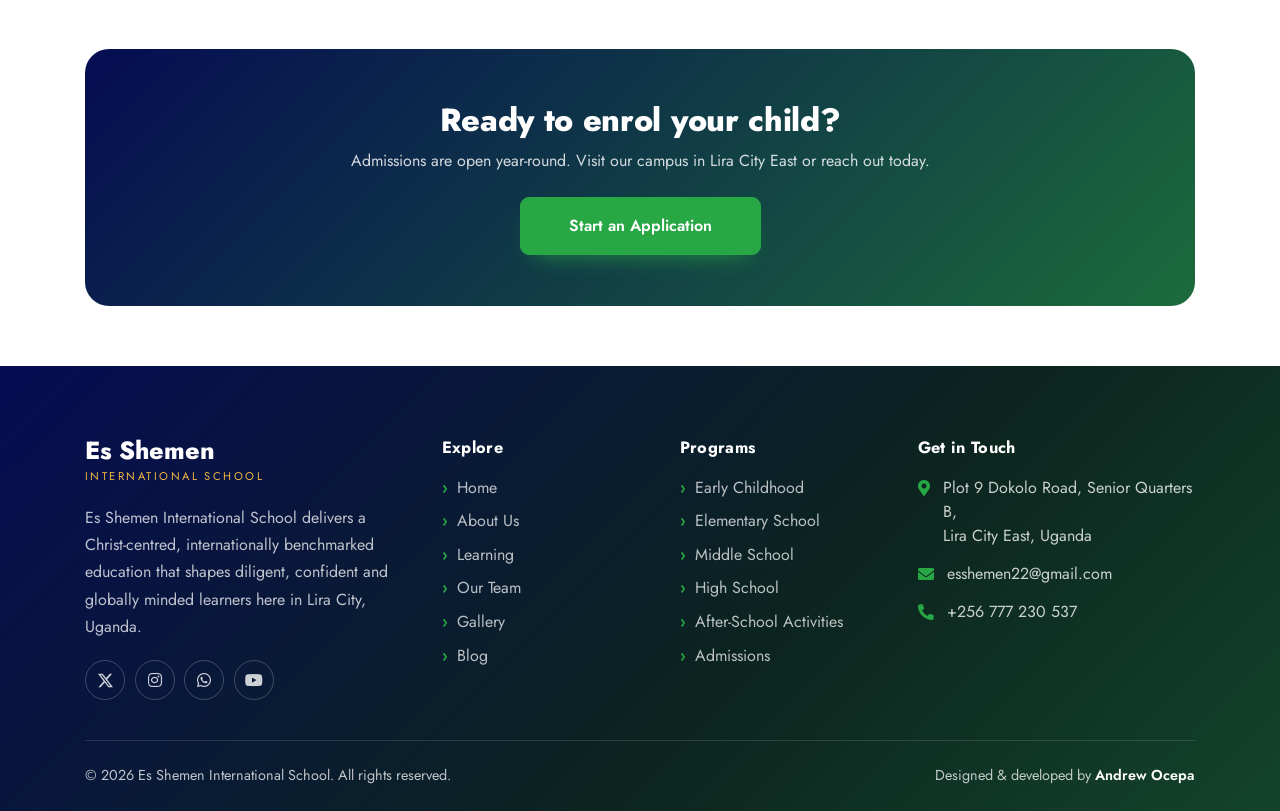
==== commit cce9f46e: "Hero and Video" ====
--- a/index.html
+++ b/index.html
@@ -264,8 +264,12 @@
     .home-hero-gallery__slide.is-active { opacity: 1; }
     .home-hero-gallery__slide::after { content: none; }
     .home-hero-gallery__slide img { width: 100%; height: 100%; object-fit: cover; object-position: center; background: #071d35; }
-    .home-hero-gallery__slide--collage { display: grid; grid-template-columns: repeat(3, minmax(0, 1fr)); gap: .4rem; padding: .4rem; background: #071d35; }
+    .home-hero-gallery__slide--collage { display: grid; grid-template-columns: repeat(3, minmax(0, 1fr)); gap: 2px; padding: 2px; background: #071d35; }
     .home-hero-gallery__slide--collage img { min-width: 0; object-fit: cover; }
+    .home-hero-gallery__slide--h6 img { height: 118%; align-self: start; }
+    .home-hero-gallery__slide--h6 img:nth-child(1) { transform: translateY(15%); }
+    .home-hero-gallery__slide--h6 img:nth-child(2) { transform: translateY(0); }
+    .home-hero-gallery__slide--h6 img:nth-child(3) { transform: translateY(-3.5%); }
     .home-hero-gallery__content { position: relative; z-index: 1; display: flex; align-items: center; min-height: clamp(430px, 66vh, 700px); padding: 5rem 0 6rem; }
     .home-hero-gallery__copy { max-width: 680px; }
     .home-hero-gallery__eyebrow { display: inline-flex; align-items: center; gap: .55rem; margin-bottom: 1.1rem; color: #bcefd2; font-size: .78rem; font-weight: 800; letter-spacing: .16em; text-transform: uppercase; }
@@ -379,15 +383,16 @@
   <section class="home-hero-gallery" aria-label="Es Shemen International School highlights">
     <div class="home-hero-gallery__slides" aria-hidden="true">
       <div class="home-hero-gallery__slide is-active"><img src="img/Hero%20Section/HS1.jpg" alt="Es Shemen students learning" loading="eager" decoding="async"></div>
-      <div class="home-hero-gallery__slide"><img src="img/Hero%20Section/HS2.jpg" alt="Es Shemen school community" loading="lazy" decoding="async"></div>
-      <div class="home-hero-gallery__slide"><img src="img/Hero%20Section/HS3.png" alt="Es Shemen learners" loading="lazy" decoding="async"></div>
+      <div class="home-hero-gallery__slide"><img src="img/Hero%20Section/HS2A.jpg" alt="Es Shemen school community" loading="lazy" decoding="async"></div>
+      <div class="home-hero-gallery__slide"><img src="img/Hero%20Section/HS2B.jpg" alt="Es Shemen school community" loading="lazy" decoding="async"></div>
       <div class="home-hero-gallery__slide home-hero-gallery__slide--collage">
-        <img src="img/Hero%20Section/HS4LEFT.jpeg" alt="Students at Es Shemen" loading="lazy" decoding="async">
-        <img src="img/Hero%20Section/HS4MIDDLE.jpeg" alt="Students at Es Shemen" loading="lazy" decoding="async">
-        <img src="img/Hero%20Section/HS4RIGHT.jpeg" alt="Students at Es Shemen" loading="lazy" decoding="async">
+        <img src="img/Hero%20Section/HS3LEFT.jpeg" alt="Students at Es Shemen" loading="lazy" decoding="async">
+        <img src="img/Hero%20Section/HS3MIDDLE.jpeg" alt="Students at Es Shemen" loading="lazy" decoding="async">
+        <img src="img/Hero%20Section/HS3RIGHT.jpeg" alt="Students at Es Shemen" loading="lazy" decoding="async">
       </div>
+      <div class="home-hero-gallery__slide"><img src="img/Hero%20Section/HS4.png" alt="Es Shemen students" loading="lazy" decoding="async"></div>
       <div class="home-hero-gallery__slide"><img src="img/Hero%20Section/HS5.jpg" alt="Es Shemen school life" loading="lazy" decoding="async"></div>
-      <div class="home-hero-gallery__slide home-hero-gallery__slide--collage">
+      <div class="home-hero-gallery__slide home-hero-gallery__slide--collage home-hero-gallery__slide--h6">
         <img src="img/Hero%20Section/HS6LEFT.jpeg" alt="Es Shemen classroom" loading="lazy" decoding="async">
         <img src="img/Hero%20Section/HS6MIDDLE.jpeg" alt="Es Shemen classroom" loading="lazy" decoding="async">
         <img src="img/Hero%20Section/HS6RIGHT.jpeg" alt="Es Shemen classroom" loading="lazy" decoding="async">
@@ -414,7 +419,6 @@
       <div class="home-hero-gallery__slide"><img src="img/Hero%20Section/HS23.jpg" alt="Es Shemen learners" loading="lazy" decoding="async"></div>
       <div class="home-hero-gallery__slide"><img src="img/Hero%20Section/HS24.jpeg" alt="Es Shemen school life" loading="lazy" decoding="async"></div>
       <div class="home-hero-gallery__slide"><img src="img/Hero%20Section/HS25.jpeg" alt="Es Shemen students learning" loading="lazy" decoding="async"></div>
-      <div class="home-hero-gallery__slide"><img src="img/Hero%20Section/HS26.jpeg" alt="Es Shemen learners together" loading="lazy" decoding="async"></div>
       <div class="home-hero-gallery__slide"><img src="img/Hero%20Section/HS27.jpeg" alt="Es Shemen school life" loading="lazy" decoding="async"></div>
     </div>
     <div class="home-hero-gallery__controls" aria-label="Hero image selector"></div>
@@ -478,7 +482,7 @@
             <div class="es-hero__media">
               <span class="es-hero__ring"></span>
               <div class="es-hero__blob">
-                <img src="img/carousel/carousel1.jpg" alt="Es Shemen students" loading="eager" decoding="async" />
+                <img src="img/Team/carousel1.jpg" alt="Es Shemen students" loading="eager" decoding="async" />
               </div>
               <div class="es-hero__badge es-hero__badge--tl">
                 <i class="fas fa-globe-africa"></i>
